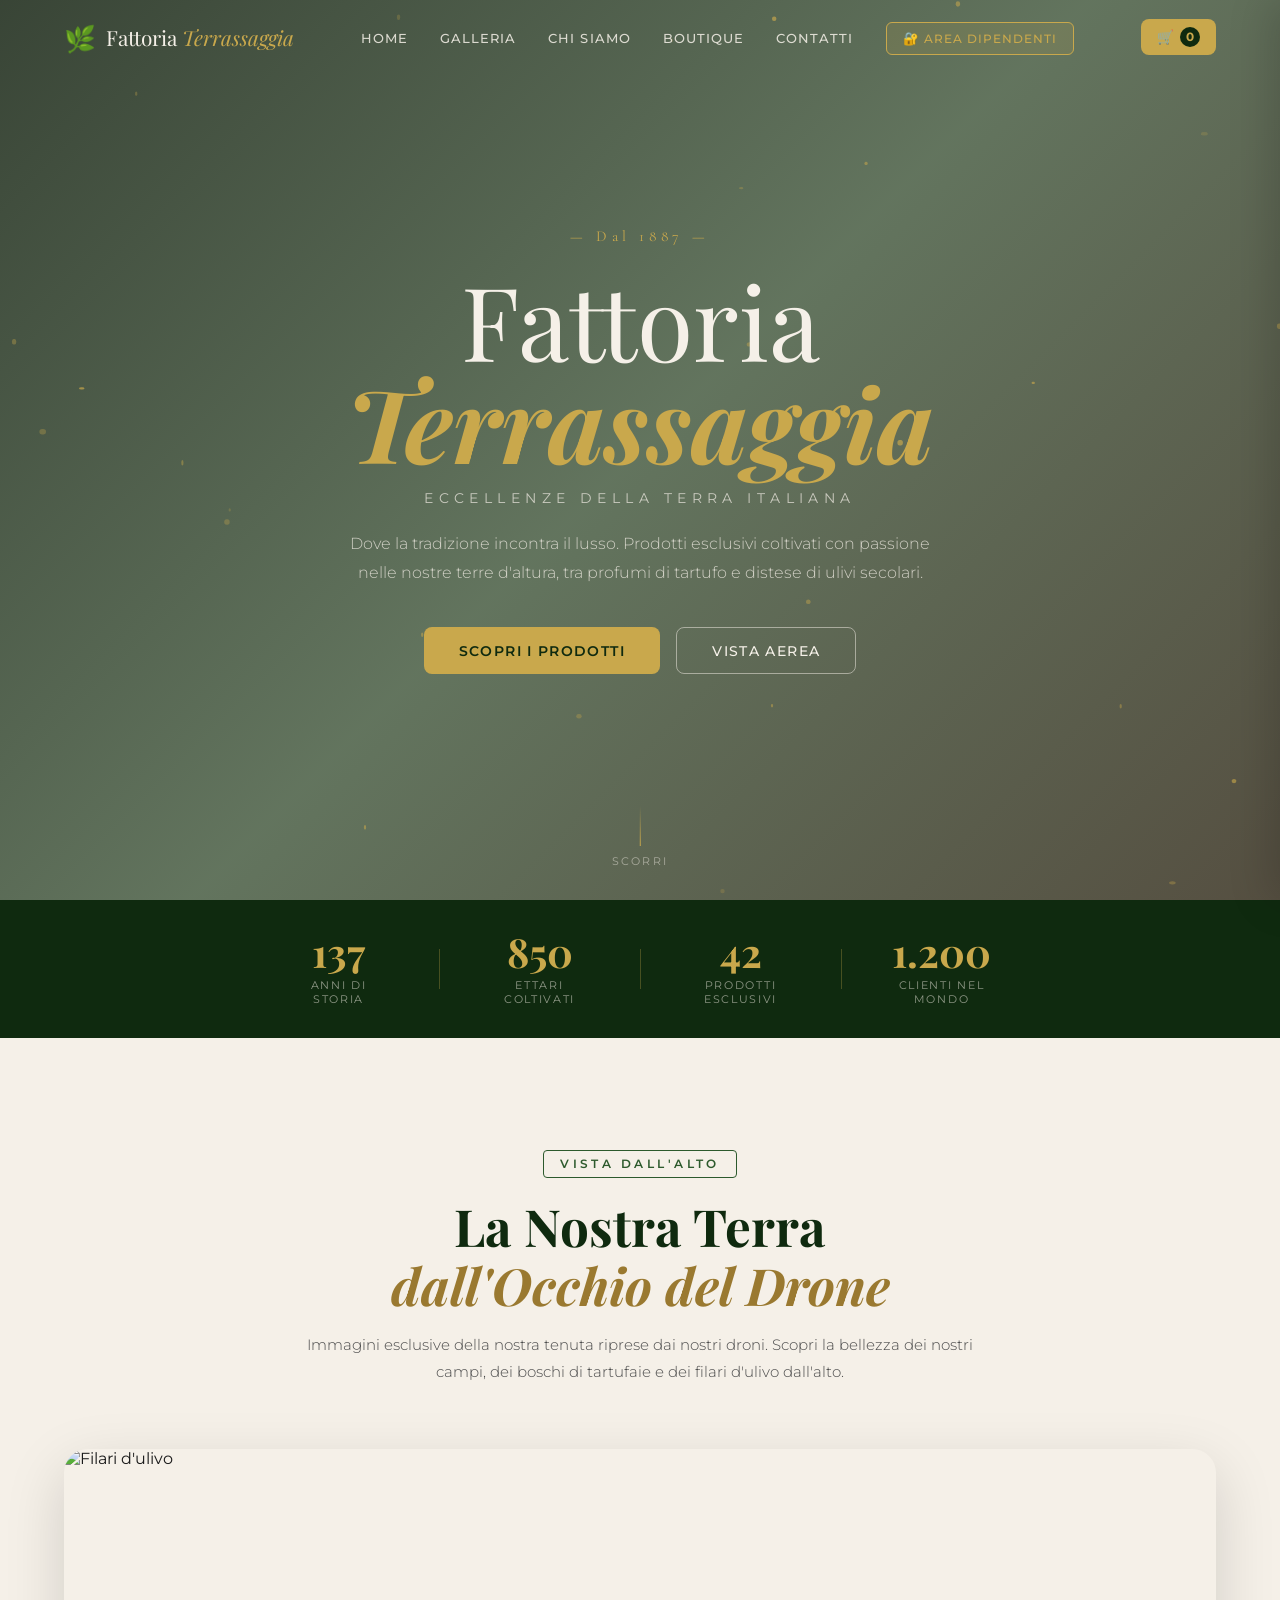
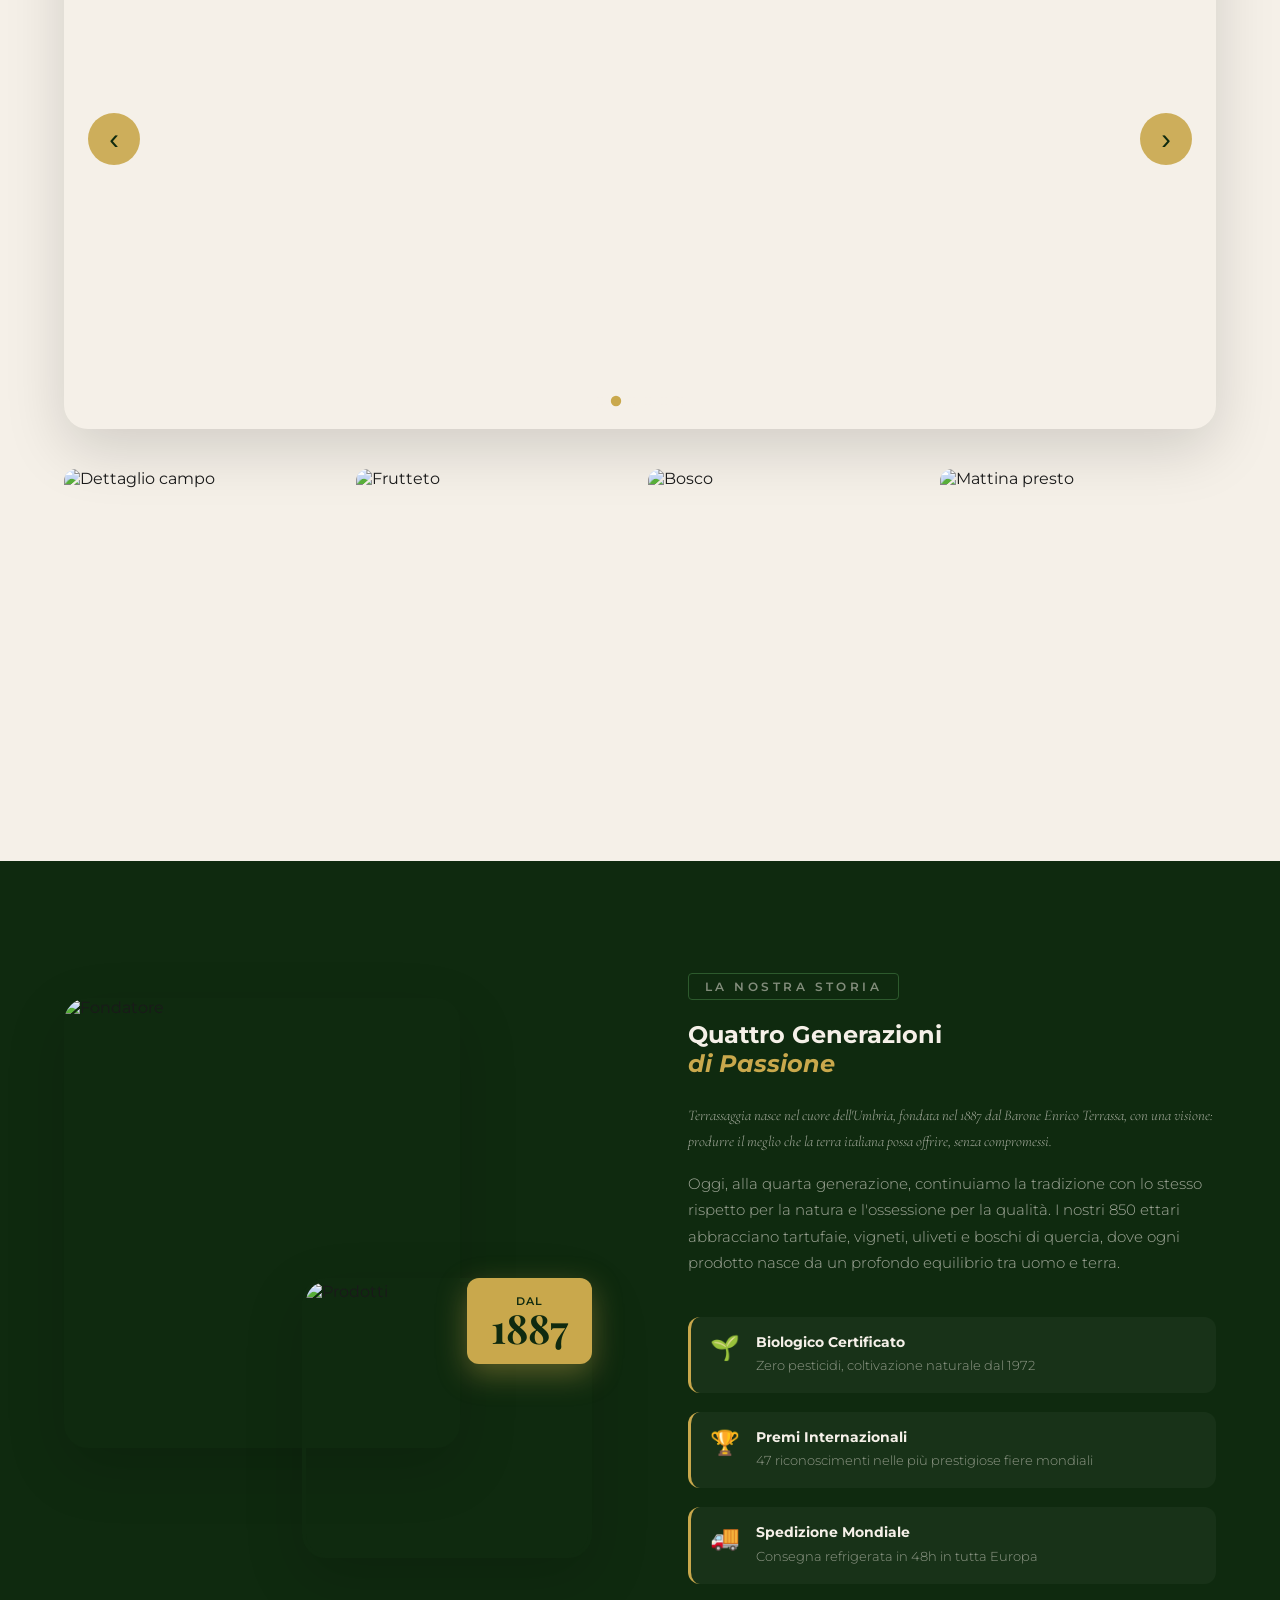
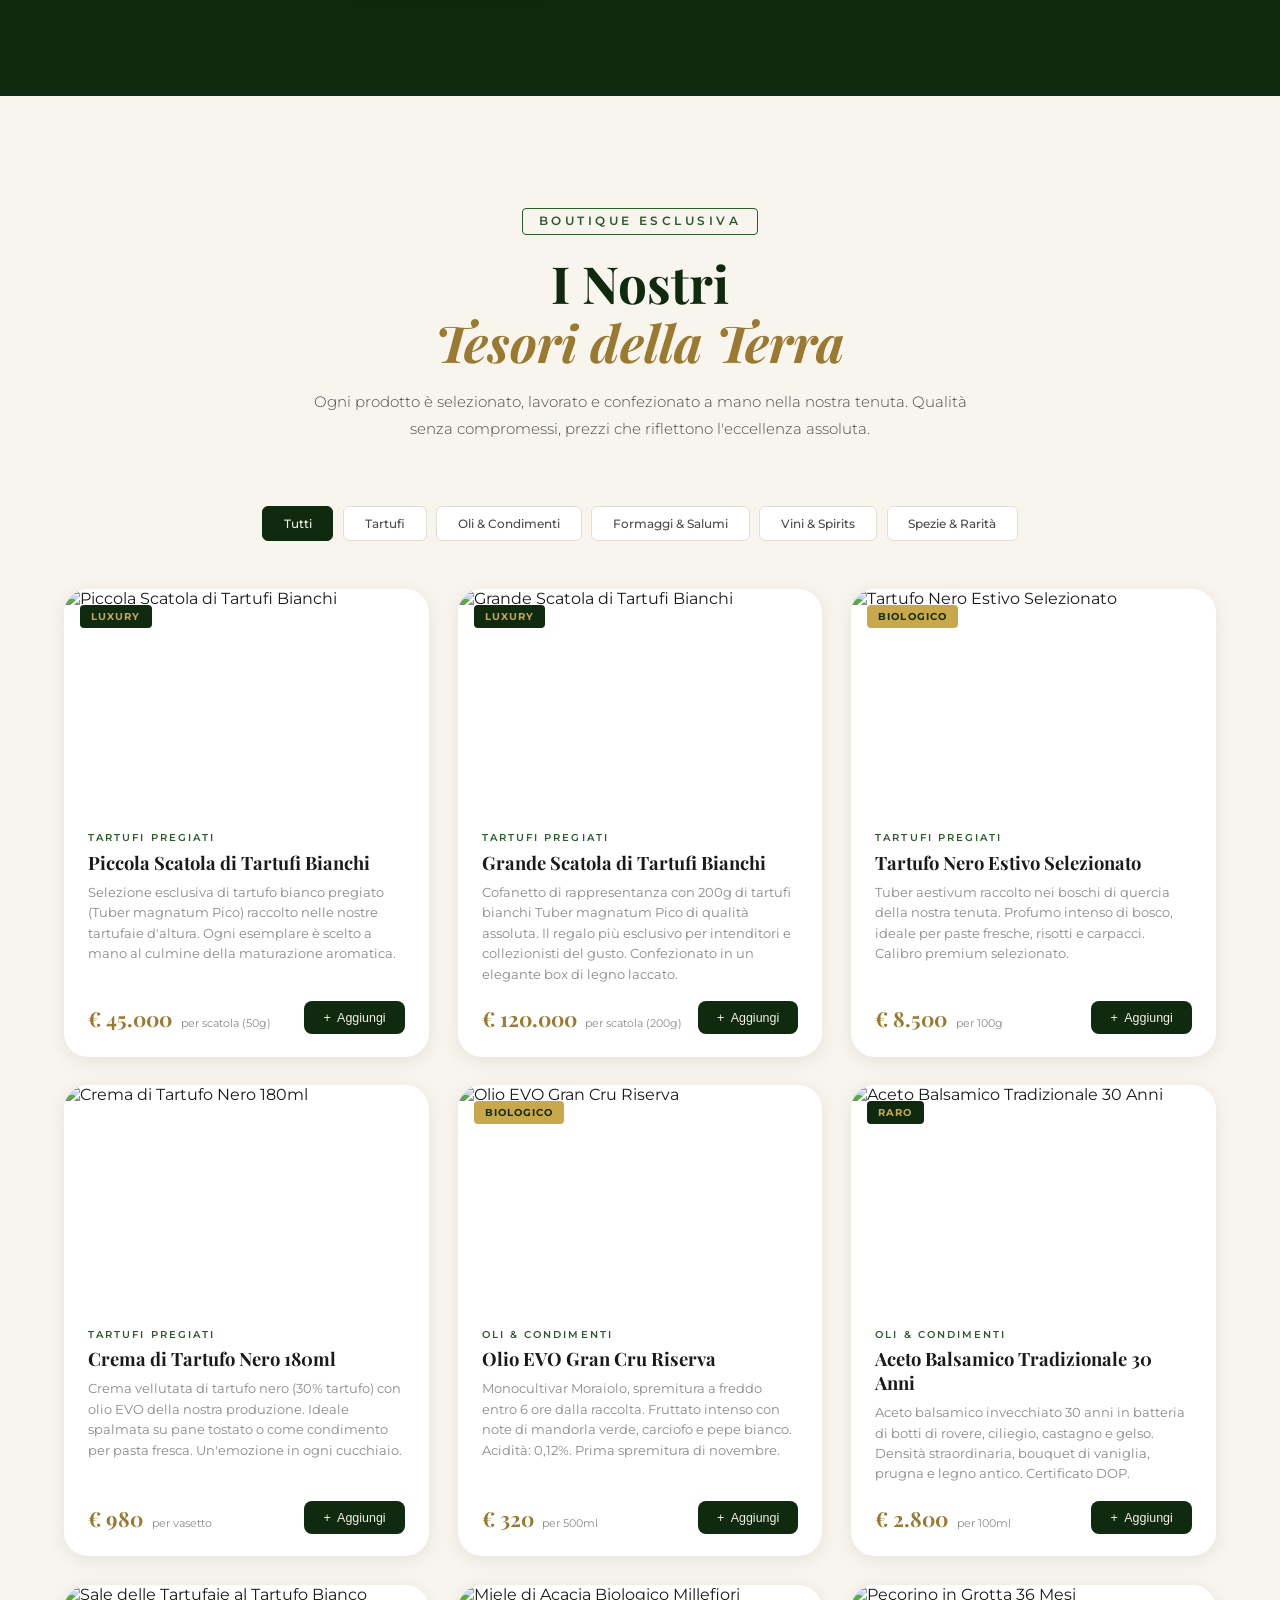
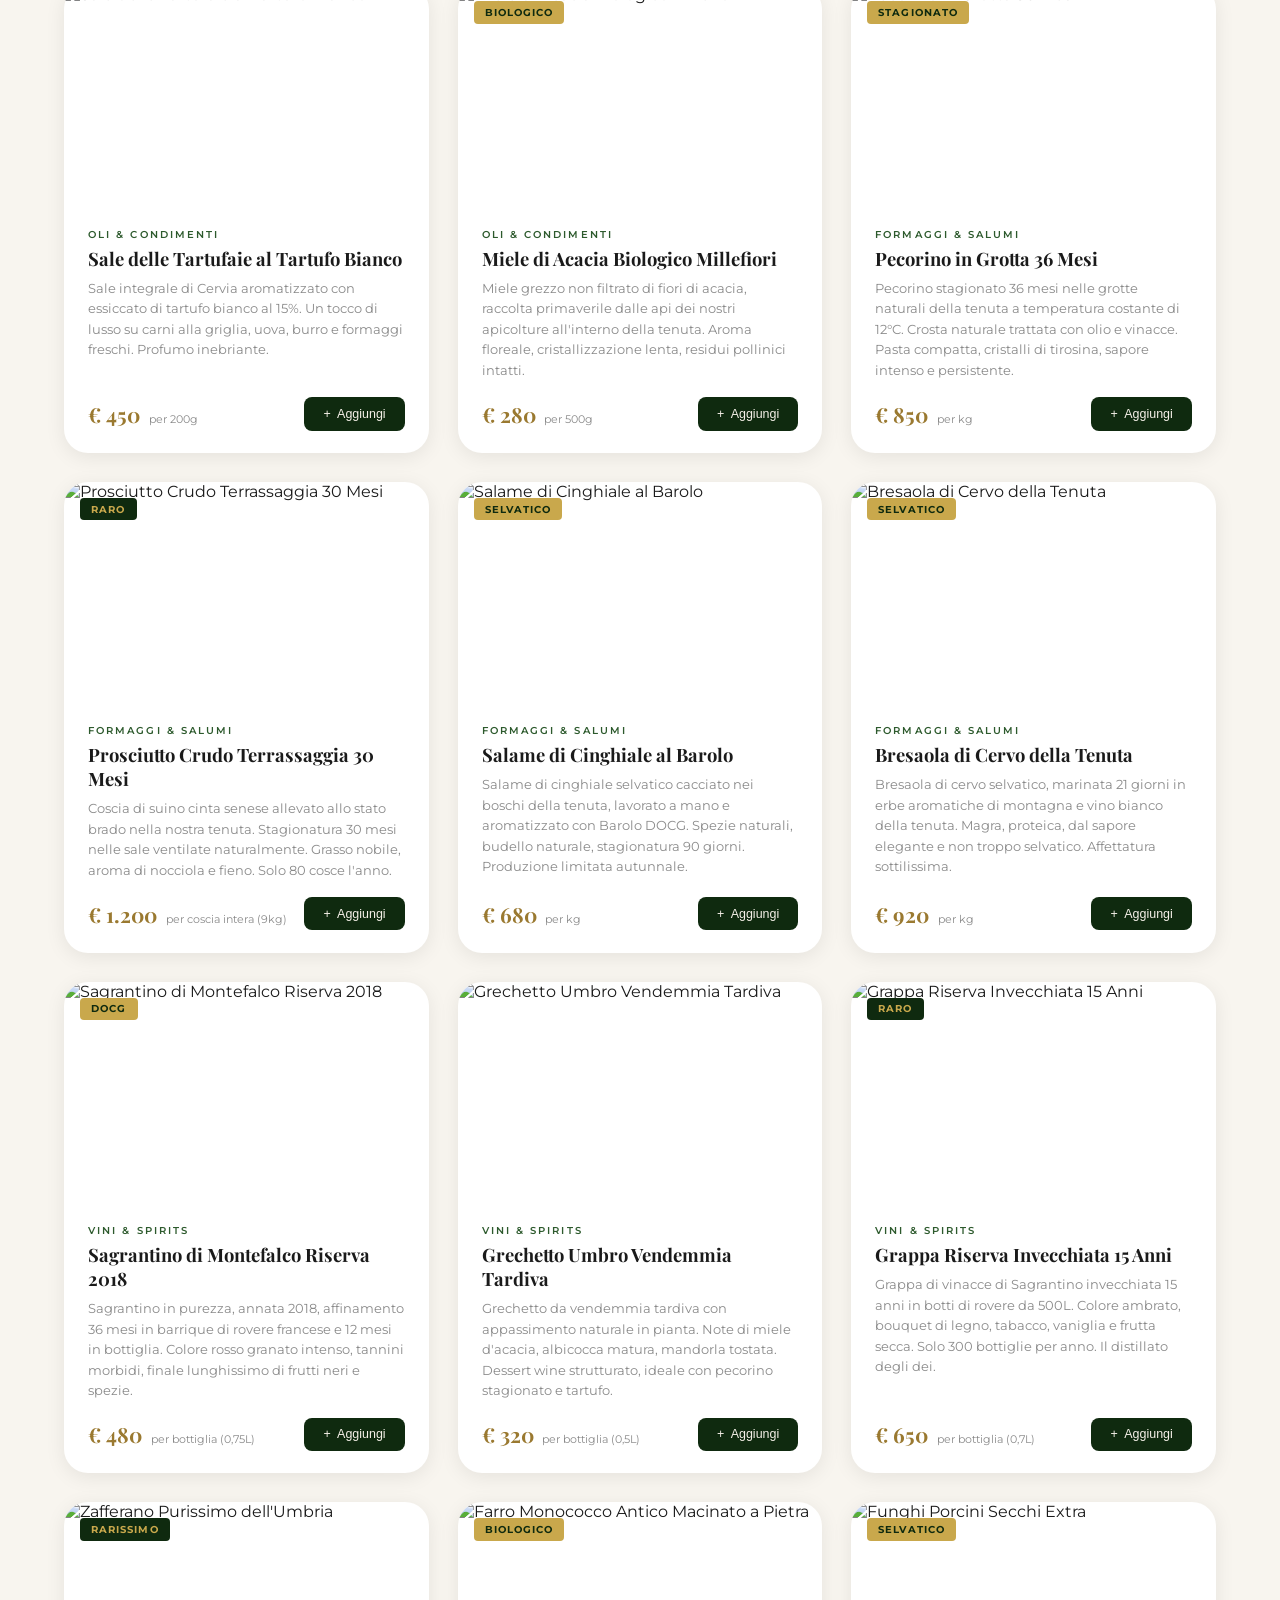
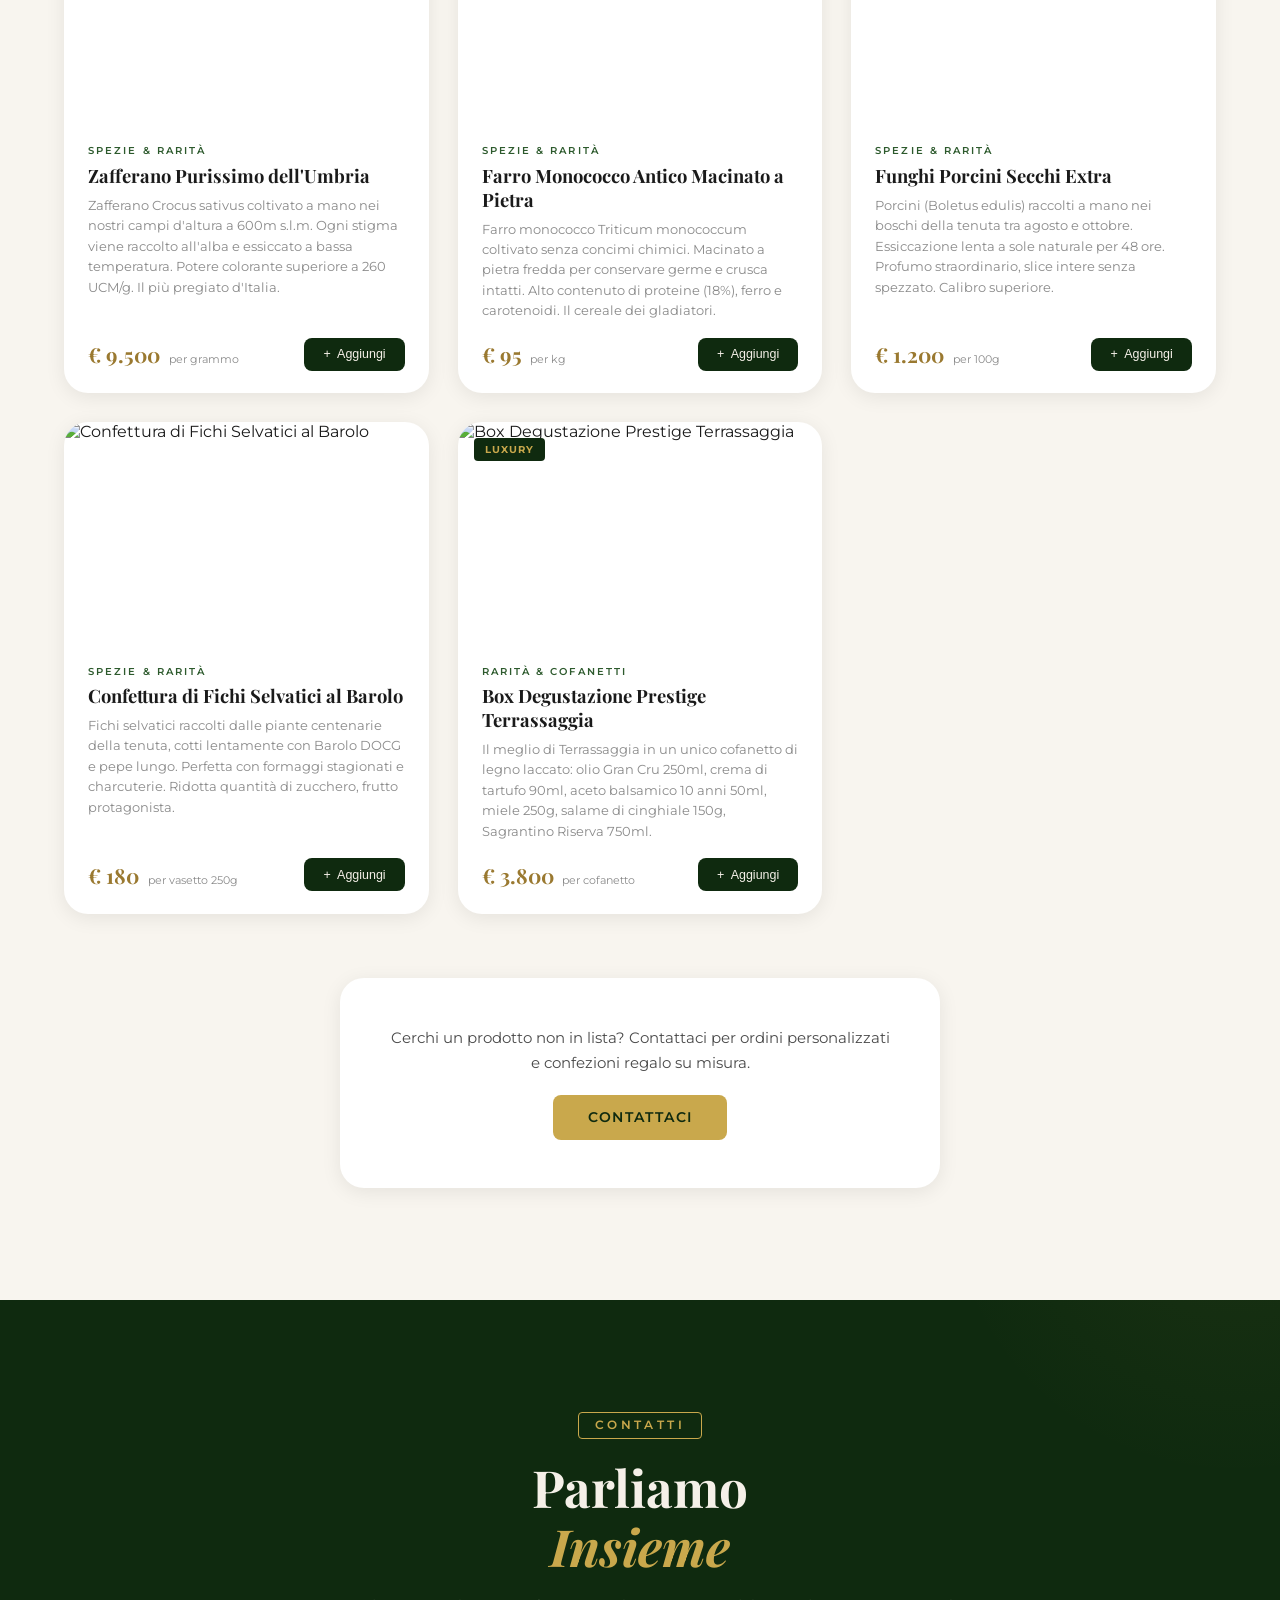
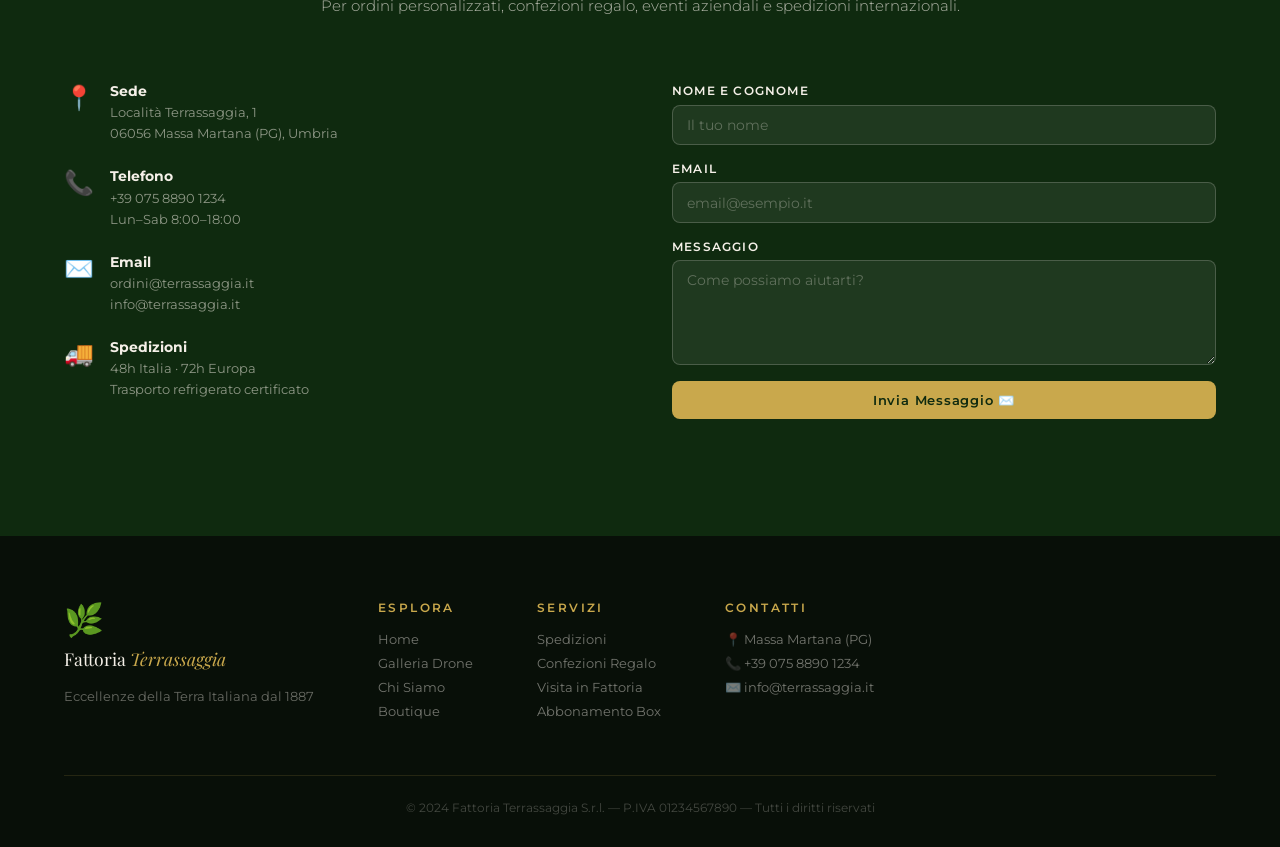
==== index.html @ a142e307 "Lancio sito Fattoria Terrassaggia Sito completo con galleria drone, boutique clienti con carrello e " ====
<!DOCTYPE html>
<html lang="it">
<head>
  <meta charset="UTF-8" />
  <meta name="viewport" content="width=device-width, initial-scale=1.0" />
  <title>Fattoria Terrassaggia — Eccellenze della Terra</title>
  <link rel="stylesheet" href="style.css" />
  <link href="https://fonts.googleapis.com/css2?family=Playfair+Display:ital,wght@0,400;0,700;0,900;1,400&family=Montserrat:wght@300;400;500;600&family=Cormorant+Garamond:ital,wght@0,300;0,600;1,300&display=swap" rel="stylesheet" />
</head>
<body>

<!-- ═══════════════════════════ NAVIGATION ═══════════════════════════ -->
<nav id="navbar">
  <div class="nav-logo">
    <span class="logo-icon">🌿</span>
    <span class="logo-text">Fattoria <em>Terrassaggia</em></span>
  </div>
  <ul class="nav-links">
    <li><a href="#hero" onclick="scrollTo('hero')">Home</a></li>
    <li><a href="#gallery" onclick="scrollTo('gallery')">Galleria</a></li>
    <li><a href="#about" onclick="scrollTo('about')">Chi Siamo</a></li>
    <li><a href="#shop" onclick="scrollTo('shop')">Boutique</a></li>
    <li><a href="#contact" onclick="scrollTo('contact')">Contatti</a></li>
    <li><a href="#" class="btn-employee" onclick="openEmployeeLogin(event)">🔐 Area Dipendenti</a></li>
  </ul>
  <div class="cart-btn" onclick="toggleCart()">
    <span class="cart-icon">🛒</span>
    <span class="cart-count" id="cartCount">0</span>
  </div>
</nav>

<!-- ═══════════════════════════ HERO ═══════════════════════════ -->
<section id="hero" class="hero">
  <div class="hero-bg">
    <div class="hero-overlay"></div>
    <div class="hero-particles" id="heroParticles"></div>
  </div>
  <div class="hero-content">
    <div class="hero-badge reveal-up">— Dal 1887 —</div>
    <h1 class="hero-title reveal-up">
      <span>Fattoria</span>
      <em>Terrassaggia</em>
    </h1>
    <p class="hero-subtitle reveal-up">Eccellenze della Terra Italiana</p>
    <p class="hero-desc reveal-up">Dove la tradizione incontra il lusso. Prodotti esclusivi coltivati con passione nelle nostre terre d'altura, tra profumi di tartufo e distese di ulivi secolari.</p>
    <div class="hero-btns reveal-up">
      <button class="btn-primary" onclick="document.getElementById('shop').scrollIntoView({behavior:'smooth'})">Scopri i Prodotti</button>
      <button class="btn-secondary" onclick="document.getElementById('gallery').scrollIntoView({behavior:'smooth'})">Vista Aerea</button>
    </div>
  </div>
  <div class="hero-scroll-indicator">
    <div class="scroll-line"></div>
    <span>Scorri</span>
  </div>
</section>

<!-- ═══════════════════════════ STATS BAR ═══════════════════════════ -->
<section class="stats-bar">
  <div class="stat-item">
    <span class="stat-num" data-target="137">0</span>
    <span class="stat-label">Anni di Storia</span>
  </div>
  <div class="stat-divider"></div>
  <div class="stat-item">
    <span class="stat-num" data-target="850">0</span>
    <span class="stat-label">Ettari Coltivati</span>
  </div>
  <div class="stat-divider"></div>
  <div class="stat-item">
    <span class="stat-num" data-target="42">0</span>
    <span class="stat-label">Prodotti Esclusivi</span>
  </div>
  <div class="stat-divider"></div>
  <div class="stat-item">
    <span class="stat-num" data-target="1200">0</span>
    <span class="stat-label">Clienti nel Mondo</span>
  </div>
</section>

<!-- ═══════════════════════════ DRONE GALLERY ═══════════════════════════ -->
<section id="gallery" class="gallery-section">
  <div class="section-header reveal-up">
    <span class="section-tag">Vista dall'Alto</span>
    <h2>La Nostra Terra<br/><em>dall'Occhio del Drone</em></h2>
    <p>Immagini esclusive della nostra tenuta riprese dai nostri droni. Scopri la bellezza dei nostri campi, dei boschi di tartufaie e dei filari d'ulivo dall'alto.</p>
  </div>

  <div class="gallery-slider-wrap">
    <div class="gallery-slider" id="gallerySlider">
      <div class="gallery-slide">
        <img src="https://images.unsplash.com/photo-1500382017468-9049fed747ef?w=1400&q=80" alt="Campi al tramonto" />
        <div class="slide-caption">
          <h3>I Campi al Tramonto</h3>
          <p>Distese infinite baciate dal sole del tardo pomeriggio</p>
        </div>
      </div>
      <div class="gallery-slide">
        <img src="https://images.unsplash.com/photo-1464226184884-fa280b87c399?w=1400&q=80" alt="Filari d'ulivo" />
        <div class="slide-caption">
          <h3>Gli Ulivi Secolari</h3>
          <p>Oltre 3.000 ulivi con radici che affondano nella storia</p>
        </div>
      </div>
      <div class="gallery-slide">
        <img src="https://images.unsplash.com/photo-1416879595882-3373a0480b5b?w=1400&q=80" alt="Vigneti" />
        <div class="slide-caption">
          <h3>I Vigneti della Riserva</h3>
          <p>Vitigni autoctoni ad altitudine controllata per vini d'eccellenza</p>
        </div>
      </div>
      <div class="gallery-slide">
        <img src="https://images.unsplash.com/photo-1500530855697-b586d89ba3ee?w=1400&q=80" alt="Bosco tartufaie" />
        <div class="slide-caption">
          <h3>Le Tartufaie Segrete</h3>
          <p>Boschi di quercia e nocciolo dove nasce il nostro oro nero</p>
        </div>
      </div>
      <div class="gallery-slide">
        <img src="https://images.unsplash.com/photo-1502082553048-f009c37129b9?w=1400&q=80" alt="Vista aerea tenuta" />
        <div class="slide-caption">
          <h3>La Tenuta Principale</h3>
          <p>Il cuore pulsante di Terrassaggia dall'alto dei cieli</p>
        </div>
      </div>
      <div class="gallery-slide">
        <img src="https://images.unsplash.com/photo-1471193945509-9ad0617afabf?w=1400&q=80" alt="Lavanda e fiori" />
        <div class="slide-caption">
          <h3>I Campi in Fiore</h3>
          <p>La primavera esplode di colori tra i nostri ettari</p>
        </div>
      </div>
    </div>

    <button class="slider-btn prev" onclick="slideGallery(-1)">&#8249;</button>
    <button class="slider-btn next" onclick="slideGallery(1)">&#8250;</button>

    <div class="slider-dots" id="sliderDots"></div>
  </div>

  <div class="gallery-grid reveal-up">
    <div class="grid-img grid-img-1">
      <img src="https://images.unsplash.com/photo-1560493676-04071c5f467b?w=800&q=80" alt="Dettaglio campo" />
      <div class="grid-overlay"><span>Grano Antico</span></div>
    </div>
    <div class="grid-img grid-img-2">
      <img src="https://images.unsplash.com/photo-1505471768190-275e2ad070b0?w=800&q=80" alt="Frutteto" />
      <div class="grid-overlay"><span>Il Frutteto</span></div>
    </div>
    <div class="grid-img grid-img-3">
      <img src="https://images.unsplash.com/photo-1448375240586-882707db888b?w=800&q=80" alt="Bosco" />
      <div class="grid-overlay"><span>Boschi di Quercia</span></div>
    </div>
    <div class="grid-img grid-img-4">
      <img src="https://images.unsplash.com/photo-1445116572660-236099ec97a0?w=800&q=80" alt="Mattina presto" />
      <div class="grid-overlay"><span>L'Alba sui Campi</span></div>
    </div>
  </div>
</section>

<!-- ═══════════════════════════ ABOUT ═══════════════════════════ -->
<section id="about" class="about-section">
  <div class="about-visual">
    <div class="about-img-wrap">
      <img src="https://images.unsplash.com/photo-1595273670150-bd0c3c392e46?w=800&q=80" alt="Fondatore" class="about-img-main reveal-left" />
      <img src="https://images.unsplash.com/photo-1533777857889-4be7c70b33f7?w=600&q=80" alt="Prodotti" class="about-img-secondary reveal-left" />
      <div class="about-badge-gold reveal-up">
        <span>Dal</span>
        <strong>1887</strong>
      </div>
    </div>
  </div>
  <div class="about-text reveal-right">
    <span class="section-tag">La Nostra Storia</span>
    <h2>Quattro Generazioni<br/><em>di Passione</em></h2>
    <p class="about-intro">Terrassaggia nasce nel cuore dell'Umbria, fondata nel 1887 dal Barone Enrico Terrassa, con una visione: produrre il meglio che la terra italiana possa offrire, senza compromessi.</p>
    <p>Oggi, alla quarta generazione, continuiamo la tradizione con lo stesso rispetto per la natura e l'ossessione per la qualità. I nostri 850 ettari abbracciano tartufaie, vigneti, uliveti e boschi di quercia, dove ogni prodotto nasce da un profondo equilibrio tra uomo e terra.</p>
    <div class="about-features">
      <div class="feature-item">
        <span class="feat-icon">🌱</span>
        <div>
          <strong>Biologico Certificato</strong>
          <p>Zero pesticidi, coltivazione naturale dal 1972</p>
        </div>
      </div>
      <div class="feature-item">
        <span class="feat-icon">🏆</span>
        <div>
          <strong>Premi Internazionali</strong>
          <p>47 riconoscimenti nelle più prestigiose fiere mondiali</p>
        </div>
      </div>
      <div class="feature-item">
        <span class="feat-icon">🚚</span>
        <div>
          <strong>Spedizione Mondiale</strong>
          <p>Consegna refrigerata in 48h in tutta Europa</p>
        </div>
      </div>
    </div>
  </div>
</section>

<!-- ═══════════════════════════ SHOP ═══════════════════════════ -->
<section id="shop" class="shop-section">
  <div class="section-header reveal-up">
    <span class="section-tag">Boutique Esclusiva</span>
    <h2>I Nostri<br/><em>Tesori della Terra</em></h2>
    <p>Ogni prodotto è selezionato, lavorato e confezionato a mano nella nostra tenuta. Qualità senza compromessi, prezzi che riflettono l'eccellenza assoluta.</p>
  </div>

  <div class="shop-filters reveal-up">
    <button class="filter-btn active" data-filter="all">Tutti</button>
    <button class="filter-btn" data-filter="tartufi">Tartufi</button>
    <button class="filter-btn" data-filter="oli">Oli & Condimenti</button>
    <button class="filter-btn" data-filter="formaggi">Formaggi & Salumi</button>
    <button class="filter-btn" data-filter="vini">Vini & Spirits</button>
    <button class="filter-btn" data-filter="spezie">Spezie & Rarità</button>
  </div>

  <div class="products-grid" id="productsGrid"></div>

  <div class="shop-cta reveal-up">
    <p>Cerchi un prodotto non in lista? Contattaci per ordini personalizzati e confezioni regalo su misura.</p>
    <button class="btn-primary" onclick="document.getElementById('contact').scrollIntoView({behavior:'smooth'})">Contattaci</button>
  </div>
</section>

<!-- ═══════════════════════════ CART SIDEBAR ═══════════════════════════ -->
<div class="cart-overlay" id="cartOverlay" onclick="toggleCart()"></div>
<div class="cart-sidebar" id="cartSidebar">
  <div class="cart-header">
    <h3>🛒 Il Tuo Ordine</h3>
    <button onclick="toggleCart()">✕</button>
  </div>
  <div class="cart-items" id="cartItems">
    <div class="cart-empty">
      <span>🌿</span>
      <p>Il tuo carrello è vuoto</p>
      <small>Aggiungi i nostri prodotti esclusivi</small>
    </div>
  </div>
  <div class="cart-footer" id="cartFooter" style="display:none">
    <div class="cart-total-row">
      <span>Subtotale:</span>
      <span id="cartSubtotal">€ 0</span>
    </div>
    <div class="cart-total-row">
      <span>IVA (22%):</span>
      <span id="cartIva">€ 0</span>
    </div>
    <div class="cart-total-row total-final">
      <span>Totale:</span>
      <span id="cartTotal">€ 0</span>
    </div>
    <button class="btn-primary full-width" onclick="openCheckout()">Procedi all'Ordine</button>
    <button class="btn-outline full-width" onclick="clearCart()">Svuota Carrello</button>
  </div>
</div>

<!-- ═══════════════════════════ CHECKOUT MODAL ═══════════════════════════ -->
<div class="modal-overlay" id="checkoutOverlay" onclick="closeModal('checkoutOverlay')">
  <div class="modal checkout-modal" onclick="event.stopPropagation()">
    <button class="modal-close" onclick="closeModal('checkoutOverlay')">✕</button>
    <div class="modal-header">
      <h2>🌿 Completa il Tuo Ordine</h2>
      <p>Inserisci i tuoi dati per finalizzare l'acquisto</p>
    </div>
    <form id="checkoutForm" onsubmit="submitOrder(event)">
      <div class="form-grid">
        <div class="form-group">
          <label>Nome *</label>
          <input type="text" id="orderNome" required placeholder="Il tuo nome" />
        </div>
        <div class="form-group">
          <label>Cognome *</label>
          <input type="text" id="orderCognome" required placeholder="Il tuo cognome" />
        </div>
        <div class="form-group full">
          <label>Email *</label>
          <input type="email" id="orderEmail" required placeholder="email@esempio.it" />
        </div>
        <div class="form-group">
          <label>Telefono *</label>
          <input type="tel" id="orderTel" required placeholder="+39 000 0000000" />
        </div>
        <div class="form-group">
          <label>Azienda</label>
          <input type="text" id="orderAzienda" placeholder="Nome azienda (opzionale)" />
        </div>
        <div class="form-group full">
          <label>Indirizzo di Spedizione *</label>
          <input type="text" id="orderIndirizzo" required placeholder="Via, numero civico" />
        </div>
        <div class="form-group">
          <label>Città *</label>
          <input type="text" id="orderCitta" required placeholder="Città" />
        </div>
        <div class="form-group">
          <label>CAP *</label>
          <input type="text" id="orderCap" required placeholder="00000" />
        </div>
        <div class="form-group full">
          <label>Note speciali</label>
          <textarea id="orderNote" rows="3" placeholder="Istruzioni particolari, richieste di confezionamento regalo..."></textarea>
        </div>
      </div>
      <div class="checkout-summary" id="checkoutSummary"></div>
      <button type="submit" class="btn-primary full-width">✅ Conferma Ordine</button>
    </form>
  </div>
</div>

<!-- ═══════════════════════════ ORDER SUCCESS ═══════════════════════════ -->
<div class="modal-overlay" id="successOverlay" onclick="closeModal('successOverlay')">
  <div class="modal success-modal" onclick="event.stopPropagation()">
    <div class="success-animation">
      <div class="success-circle">✓</div>
    </div>
    <h2>Ordine Ricevuto!</h2>
    <p>Grazie per aver scelto Fattoria Terrassaggia. Riceverai una conferma via email entro pochi minuti.</p>
    <p class="order-id" id="successOrderId"></p>
    <button class="btn-primary" onclick="closeModal('successOverlay')">Continua lo Shopping</button>
  </div>
</div>

<!-- ═══════════════════════════ CONTACT ═══════════════════════════ -->
<section id="contact" class="contact-section">
  <div class="contact-inner">
    <div class="section-header reveal-up" style="color:var(--cream)">
      <span class="section-tag" style="border-color:var(--gold);color:var(--gold)">Contatti</span>
      <h2 style="color:var(--cream)">Parliamo<br/><em style="color:var(--gold)">Insieme</em></h2>
      <p style="color:rgba(245,240,232,0.7)">Per ordini personalizzati, confezioni regalo, eventi aziendali e spedizioni internazionali.</p>
    </div>
    <div class="contact-grid">
      <div class="contact-info reveal-left">
        <div class="info-card">
          <span class="info-icon">📍</span>
          <div>
            <strong>Sede</strong>
            <p>Località Terrassaggia, 1<br/>06056 Massa Martana (PG), Umbria</p>
          </div>
        </div>
        <div class="info-card">
          <span class="info-icon">📞</span>
          <div>
            <strong>Telefono</strong>
            <p>+39 075 8890 1234<br/>Lun–Sab 8:00–18:00</p>
          </div>
        </div>
        <div class="info-card">
          <span class="info-icon">✉️</span>
          <div>
            <strong>Email</strong>
            <p>ordini@terrassaggia.it<br/>info@terrassaggia.it</p>
          </div>
        </div>
        <div class="info-card">
          <span class="info-icon">🚚</span>
          <div>
            <strong>Spedizioni</strong>
            <p>48h Italia · 72h Europa<br/>Trasporto refrigerato certificato</p>
          </div>
        </div>
      </div>
      <div class="contact-form reveal-right">
        <form onsubmit="sendContact(event)">
          <div class="form-group">
            <label style="color:var(--cream)">Nome e Cognome</label>
            <input type="text" class="dark-input" placeholder="Il tuo nome" required />
          </div>
          <div class="form-group">
            <label style="color:var(--cream)">Email</label>
            <input type="email" class="dark-input" placeholder="email@esempio.it" required />
          </div>
          <div class="form-group">
            <label style="color:var(--cream)">Messaggio</label>
            <textarea class="dark-input" rows="5" placeholder="Come possiamo aiutarti?" required></textarea>
          </div>
          <button type="submit" class="btn-gold full-width">Invia Messaggio ✉️</button>
        </form>
      </div>
    </div>
  </div>
</section>

<!-- ═══════════════════════════ FOOTER ═══════════════════════════ -->
<footer class="footer">
  <div class="footer-top">
    <div class="footer-brand">
      <span class="logo-icon">🌿</span>
      <span class="logo-text">Fattoria <em>Terrassaggia</em></span>
      <p>Eccellenze della Terra Italiana dal 1887</p>
    </div>
    <div class="footer-links">
      <div class="footer-col">
        <h4>Esplora</h4>
        <ul>
          <li><a href="#hero">Home</a></li>
          <li><a href="#gallery">Galleria Drone</a></li>
          <li><a href="#about">Chi Siamo</a></li>
          <li><a href="#shop">Boutique</a></li>
        </ul>
      </div>
      <div class="footer-col">
        <h4>Servizi</h4>
        <ul>
          <li><a href="#">Spedizioni</a></li>
          <li><a href="#">Confezioni Regalo</a></li>
          <li><a href="#">Visita in Fattoria</a></li>
          <li><a href="#">Abbonamento Box</a></li>
        </ul>
      </div>
      <div class="footer-col">
        <h4>Contatti</h4>
        <ul>
          <li>📍 Massa Martana (PG)</li>
          <li>📞 +39 075 8890 1234</li>
          <li>✉️ info@terrassaggia.it</li>
        </ul>
      </div>
    </div>
  </div>
  <div class="footer-bottom">
    <p>© 2024 Fattoria Terrassaggia S.r.l. — P.IVA 01234567890 — Tutti i diritti riservati</p>
  </div>
</footer>

<!-- ═══════════════════════════ EMPLOYEE LOGIN MODAL ═══════════════════════════ -->
<div class="modal-overlay" id="employeeLoginOverlay" onclick="closeModal('employeeLoginOverlay')">
  <div class="modal employee-login-modal" onclick="event.stopPropagation()">
    <button class="modal-close" onclick="closeModal('employeeLoginOverlay')">✕</button>
    <div class="modal-header">
      <span style="font-size:3rem">🔐</span>
      <h2>Area Dipendenti</h2>
      <p>Accesso riservato al personale di Fattoria Terrassaggia</p>
    </div>
    <div class="form-group" style="margin-top:1.5rem">
      <label>Password</label>
      <input type="password" id="employeePassword" placeholder="Inserisci la password..." onkeydown="if(event.key==='Enter')checkEmployeeLogin()" />
    </div>
    <div class="login-error" id="loginError" style="display:none">❌ Password errata</div>
    <button class="btn-primary full-width" style="margin-top:1rem" onclick="checkEmployeeLogin()">Accedi</button>
  </div>
</div>

<!-- ═══════════════════════════ EMPLOYEE DASHBOARD ═══════════════════════════ -->
<div class="employee-overlay" id="employeeDashboard" style="display:none">
  <div class="employee-panel">
    <div class="employee-header">
      <div class="emp-title">
        <span>🌿</span>
        <div>
          <h2>Dashboard Dipendenti</h2>
          <small>Fattoria Terrassaggia — Sistema Gestione Ordini</small>
        </div>
      </div>
      <div class="emp-actions">
        <button class="btn-gold" onclick="printOrders()">🖨️ Stampa Comanda</button>
        <button class="btn-outline-light" onclick="closeEmployeeDashboard()">✕ Chiudi</button>
      </div>
    </div>

    <div class="emp-tabs">
      <button class="emp-tab active" onclick="switchTab('orders', this)">📋 Ordini Ricevuti</button>
      <button class="emp-tab" onclick="switchTab('calculator', this)">🧮 Cassa dal Vivo</button>
      <button class="emp-tab" onclick="switchTab('comanda', this)">📄 Comanda</button>
    </div>

    <!-- ORDINI TAB -->
    <div class="emp-content active" id="tab-orders">
      <div class="emp-stats-row">
        <div class="emp-stat-card">
          <span class="emp-stat-icon">📦</span>
          <div>
            <strong id="statTotOrdini">0</strong>
            <small>Ordini Totali</small>
          </div>
        </div>
        <div class="emp-stat-card">
          <span class="emp-stat-icon">💰</span>
          <div>
            <strong id="statFatturato">€ 0</strong>
            <small>Fatturato Totale</small>
          </div>
        </div>
        <div class="emp-stat-card">
          <span class="emp-stat-icon">⏳</span>
          <div>
            <strong id="statInAttesa">0</strong>
            <small>In Attesa</small>
          </div>
        </div>
        <div class="emp-stat-card">
          <span class="emp-stat-icon">✅</span>
          <div>
            <strong id="statCompletati">0</strong>
            <small>Completati</small>
          </div>
        </div>
      </div>
      <div class="orders-list" id="ordersList">
        <div class="no-orders">
          <span>📋</span>
          <p>Nessun ordine ancora ricevuto</p>
          <small>Gli ordini dei clienti appariranno qui</small>
        </div>
      </div>
    </div>

    <!-- CALCOLATRICE TAB -->
    <div class="emp-content" id="tab-calculator">
      <div class="calculator-layout">
        <div class="calc-left">
          <h3>🧮 Cassa dal Vivo</h3>
          <p style="color:#888;margin-bottom:1.5rem">Aggiungi prodotti venduti fisicamente in fattoria</p>
          <div class="calc-search-wrap">
            <input type="text" id="calcSearch" placeholder="🔍 Cerca prodotto..." oninput="filterCalcProducts()" class="calc-search" />
          </div>
          <div class="calc-products-list" id="calcProductsList"></div>
        </div>
        <div class="calc-right">
          <h3>📄 Scontrino</h3>
          <div class="receipt" id="receipt">
            <div class="receipt-header">
              <strong>🌿 FATTORIA TERRASSAGGIA</strong>
              <small>Vendita dal Vivo</small>
              <small id="receiptDate"></small>
            </div>
            <div class="receipt-items" id="receiptItems">
              <p style="text-align:center;color:#aaa;padding:1rem">Aggiungi prodotti dalla lista</p>
            </div>
            <div class="receipt-footer" id="receiptFooter" style="display:none">
              <div class="receipt-line"><span>Subtotale</span><span id="recSubtotal">€ 0</span></div>
              <div class="receipt-line"><span>IVA (22%)</span><span id="recIva">€ 0</span></div>
              <div class="receipt-line receipt-total"><span>TOTALE</span><span id="recTotal">€ 0</span></div>
            </div>
          </div>
          <div class="calc-btns">
            <button class="btn-primary" onclick="printReceipt()">🖨️ Stampa</button>
            <button class="btn-outline" onclick="clearReceipt()">🗑️ Azzera</button>
          </div>
        </div>
      </div>
    </div>

    <!-- COMANDA TAB -->
    <div class="emp-content" id="tab-comanda">
      <div class="comanda-header">
        <h3>📄 Comanda — Listino Completo Prodotti</h3>
        <button class="btn-gold" onclick="printComanda()">🖨️ Stampa Listino</button>
      </div>
      <div class="comanda-table-wrap">
        <table class="comanda-table" id="comandaTable">
          <thead>
            <tr>
              <th>#</th>
              <th>Prodotto</th>
              <th>Categoria</th>
              <th>Unità</th>
              <th>Prezzo</th>
              <th>Disponibilità</th>
            </tr>
          </thead>
          <tbody id="comandaBody"></tbody>
        </table>
      </div>
    </div>
  </div>
</div>

<!-- Product detail modal -->
<div class="modal-overlay" id="productDetailOverlay" onclick="closeModal('productDetailOverlay')">
  <div class="modal product-detail-modal" onclick="event.stopPropagation()">
    <button class="modal-close" onclick="closeModal('productDetailOverlay')">✕</button>
    <div id="productDetailContent"></div>
  </div>
</div>

<!-- Toast notifications -->
<div class="toast-container" id="toastContainer"></div>

<script src="app.js"></script>
</body>
</html>
---- style.css ----
/* ═══════════════════════════════════════════════════
   FATTORIA TERRASSAGGIA — Master Stylesheet
   ═══════════════════════════════════════════════════ */

:root {
  --green-dark: #0f2a0f;
  --green:      #1a3a1a;
  --green-mid:  #2d5a2d;
  --green-light:#4a8a4a;
  --gold:       #c9a84c;
  --gold-light: #e8c96a;
  --gold-dark:  #9a7930;
  --cream:      #f5f0e8;
  --cream-dark: #e8dfc8;
  --brown:      #3d2b1a;
  --brown-light:#6b4c30;
  --white:      #ffffff;
  --text-dark:  #1a1a1a;
  --text-mid:   #4a4a4a;
  --text-light: #8a8a8a;
  --shadow:     0 20px 60px rgba(0,0,0,0.15);
  --shadow-sm:  0 4px 20px rgba(0,0,0,0.08);
  --radius:     12px;
  --radius-lg:  24px;
  --transition: 0.4s cubic-bezier(0.25, 0.46, 0.45, 0.94);
}

*, *::before, *::after { margin: 0; padding: 0; box-sizing: border-box; }

html { scroll-behavior: smooth; font-size: 16px; }

body {
  font-family: 'Montserrat', sans-serif;
  background: var(--cream);
  color: var(--text-dark);
  overflow-x: hidden;
}

img { display: block; max-width: 100%; }

a { color: inherit; text-decoration: none; }

/* ─── SCROLLBAR ─── */
::-webkit-scrollbar { width: 6px; }
::-webkit-scrollbar-track { background: var(--green-dark); }
::-webkit-scrollbar-thumb { background: var(--gold); border-radius: 3px; }

/* ═══════════════════════════
   NAVIGATION
═══════════════════════════ */
#navbar {
  position: fixed;
  top: 0; left: 0; right: 0;
  z-index: 1000;
  display: flex;
  align-items: center;
  justify-content: space-between;
  padding: 1.2rem 4rem;
  transition: var(--transition);
  background: transparent;
}

#navbar.scrolled {
  background: rgba(15, 42, 15, 0.97);
  backdrop-filter: blur(12px);
  padding: 0.8rem 4rem;
  box-shadow: 0 4px 30px rgba(0,0,0,0.3);
}

.nav-logo {
  display: flex;
  align-items: center;
  gap: 0.6rem;
  font-family: 'Playfair Display', serif;
  font-size: 1.3rem;
  color: var(--cream);
  white-space: nowrap;
}
.nav-logo .logo-icon { font-size: 1.6rem; }
.nav-logo em { color: var(--gold); font-style: italic; }

.nav-links {
  display: flex;
  list-style: none;
  gap: 2rem;
  align-items: center;
}

.nav-links a {
  color: rgba(245,240,232,0.85);
  font-size: 0.82rem;
  font-weight: 500;
  letter-spacing: 0.08em;
  text-transform: uppercase;
  transition: color 0.3s;
  position: relative;
}
.nav-links a::after {
  content: '';
  position: absolute;
  bottom: -4px; left: 0;
  width: 0; height: 1px;
  background: var(--gold);
  transition: width 0.3s;
}
.nav-links a:hover { color: var(--gold); }
.nav-links a:hover::after { width: 100%; }

.btn-employee {
  background: rgba(201,168,76,0.15) !important;
  border: 1px solid var(--gold) !important;
  color: var(--gold) !important;
  padding: 0.5rem 1rem !important;
  border-radius: 6px;
  font-size: 0.78rem !important;
  transition: all 0.3s !important;
}
.btn-employee:hover {
  background: var(--gold) !important;
  color: var(--green-dark) !important;
}

.cart-btn {
  display: flex;
  align-items: center;
  gap: 0.4rem;
  background: var(--gold);
  color: var(--green-dark);
  padding: 0.5rem 1rem;
  border-radius: 8px;
  cursor: pointer;
  font-weight: 600;
  font-size: 0.85rem;
  transition: all 0.3s;
  white-space: nowrap;
}
.cart-btn:hover { background: var(--gold-light); transform: translateY(-1px); }
.cart-count {
  background: var(--green-dark);
  color: var(--gold);
  border-radius: 50%;
  width: 20px; height: 20px;
  display: flex; align-items: center; justify-content: center;
  font-size: 0.72rem; font-weight: 700;
  min-width: 20px;
}

/* ═══════════════════════════
   HERO
═══════════════════════════ */
.hero {
  position: relative;
  height: 100vh;
  min-height: 700px;
  display: flex;
  align-items: center;
  justify-content: center;
  overflow: hidden;
}

.hero-bg {
  position: absolute;
  inset: 0;
  background:
    url('https://images.unsplash.com/photo-1500382017468-9049fed747ef?w=1920&q=80') center/cover no-repeat;
  transform: scale(1.1);
  animation: heroZoom 20s ease-in-out infinite alternate;
}

@keyframes heroZoom {
  from { transform: scale(1.1); }
  to   { transform: scale(1.18); }
}

.hero-overlay {
  position: absolute;
  inset: 0;
  background: linear-gradient(
    135deg,
    rgba(10, 25, 10, 0.82) 0%,
    rgba(20, 50, 20, 0.65) 50%,
    rgba(30, 20, 5, 0.75) 100%
  );
}

.hero-particles {
  position: absolute;
  inset: 0;
  pointer-events: none;
}

.particle {
  position: absolute;
  width: 4px; height: 4px;
  background: var(--gold);
  border-radius: 50%;
  opacity: 0;
  animation: float-particle var(--dur, 8s) var(--delay, 0s) infinite ease-in-out;
}

@keyframes float-particle {
  0%   { opacity: 0; transform: translateY(100px) translateX(0); }
  20%  { opacity: 0.6; }
  80%  { opacity: 0.4; }
  100% { opacity: 0; transform: translateY(-200px) translateX(calc(var(--drift, 0) * 1px)); }
}

.hero-content {
  position: relative;
  z-index: 2;
  text-align: center;
  padding: 2rem;
  max-width: 800px;
}

.hero-badge {
  display: inline-block;
  font-family: 'Cormorant Garamond', serif;
  font-size: 0.95rem;
  letter-spacing: 0.3em;
  color: var(--gold);
  margin-bottom: 1.5rem;
  opacity: 0;
  animation: fadeSlideUp 0.8s 0.3s forwards;
}

.hero-title {
  font-family: 'Playfair Display', serif;
  font-size: clamp(3.5rem, 8vw, 7rem);
  line-height: 1;
  color: var(--cream);
  margin-bottom: 1rem;
  opacity: 0;
  animation: fadeSlideUp 0.8s 0.5s forwards;
}
.hero-title span { display: block; font-weight: 400; }
.hero-title em {
  display: block;
  color: var(--gold);
  font-style: italic;
  font-weight: 700;
}

.hero-subtitle {
  font-size: 0.85rem;
  letter-spacing: 0.4em;
  text-transform: uppercase;
  color: rgba(245,240,232,0.7);
  margin-bottom: 1.5rem;
  opacity: 0;
  animation: fadeSlideUp 0.8s 0.7s forwards;
}

.hero-desc {
  font-size: 1rem;
  color: rgba(245,240,232,0.75);
  line-height: 1.8;
  max-width: 580px;
  margin: 0 auto 2.5rem;
  font-weight: 300;
  opacity: 0;
  animation: fadeSlideUp 0.8s 0.9s forwards;
}

.hero-btns {
  display: flex;
  gap: 1rem;
  justify-content: center;
  flex-wrap: wrap;
  opacity: 0;
  animation: fadeSlideUp 0.8s 1.1s forwards;
}

@keyframes fadeSlideUp {
  from { opacity: 0; transform: translateY(30px); }
  to   { opacity: 1; transform: translateY(0); }
}

.hero-scroll-indicator {
  position: absolute;
  bottom: 2rem;
  left: 50%;
  transform: translateX(-50%);
  display: flex;
  flex-direction: column;
  align-items: center;
  gap: 0.5rem;
  color: rgba(245,240,232,0.5);
  font-size: 0.7rem;
  letter-spacing: 0.2em;
  text-transform: uppercase;
  animation: bounce 2s infinite;
  z-index: 2;
}
.scroll-line {
  width: 1px;
  height: 40px;
  background: linear-gradient(to bottom, transparent, var(--gold));
}
@keyframes bounce {
  0%, 100% { transform: translateX(-50%) translateY(0); }
  50%       { transform: translateX(-50%) translateY(6px); }
}

/* ═══════════════════════════
   BUTTONS
═══════════════════════════ */
.btn-primary {
  background: var(--gold);
  color: var(--green-dark);
  border: none;
  padding: 0.9rem 2.2rem;
  border-radius: 8px;
  font-family: 'Montserrat', sans-serif;
  font-size: 0.85rem;
  font-weight: 600;
  letter-spacing: 0.1em;
  text-transform: uppercase;
  cursor: pointer;
  transition: all 0.3s;
  position: relative;
  overflow: hidden;
}
.btn-primary::before {
  content: '';
  position: absolute;
  inset: 0;
  background: rgba(255,255,255,0.2);
  transform: translateX(-100%);
  transition: transform 0.4s;
}
.btn-primary:hover::before { transform: translateX(0); }
.btn-primary:hover { transform: translateY(-2px); box-shadow: 0 8px 25px rgba(201,168,76,0.4); }
.btn-primary:active { transform: translateY(0); }

.btn-secondary {
  background: transparent;
  color: var(--cream);
  border: 1px solid rgba(245,240,232,0.5);
  padding: 0.9rem 2.2rem;
  border-radius: 8px;
  font-family: 'Montserrat', sans-serif;
  font-size: 0.85rem;
  font-weight: 500;
  letter-spacing: 0.1em;
  text-transform: uppercase;
  cursor: pointer;
  transition: all 0.3s;
}
.btn-secondary:hover {
  border-color: var(--gold);
  color: var(--gold);
  transform: translateY(-2px);
}

.btn-gold {
  background: var(--gold);
  color: var(--green-dark);
  border: none;
  padding: 0.7rem 1.5rem;
  border-radius: 8px;
  font-family: 'Montserrat', sans-serif;
  font-size: 0.82rem;
  font-weight: 600;
  letter-spacing: 0.06em;
  cursor: pointer;
  transition: all 0.3s;
}
.btn-gold:hover { background: var(--gold-light); transform: translateY(-1px); }

.btn-outline {
  background: transparent;
  color: var(--text-mid);
  border: 1px solid #ddd;
  padding: 0.7rem 1.5rem;
  border-radius: 8px;
  font-family: 'Montserrat', sans-serif;
  font-size: 0.82rem;
  font-weight: 500;
  cursor: pointer;
  transition: all 0.3s;
}
.btn-outline:hover { border-color: var(--green); color: var(--green); }

.btn-outline-light {
  background: transparent;
  color: rgba(245,240,232,0.7);
  border: 1px solid rgba(245,240,232,0.3);
  padding: 0.7rem 1.5rem;
  border-radius: 8px;
  font-family: 'Montserrat', sans-serif;
  font-size: 0.82rem;
  font-weight: 500;
  cursor: pointer;
  transition: all 0.3s;
}
.btn-outline-light:hover { color: var(--cream); border-color: rgba(245,240,232,0.7); }

.full-width { width: 100%; }

/* ═══════════════════════════
   STATS BAR
═══════════════════════════ */
.stats-bar {
  background: var(--green-dark);
  display: flex;
  align-items: center;
  justify-content: center;
  gap: 0;
  padding: 2rem 4rem;
}
.stat-item {
  display: flex;
  flex-direction: column;
  align-items: center;
  padding: 0 3rem;
  flex: 1;
  max-width: 200px;
}
.stat-num {
  font-family: 'Playfair Display', serif;
  font-size: 2.5rem;
  font-weight: 700;
  color: var(--gold);
  line-height: 1;
}
.stat-label {
  font-size: 0.7rem;
  text-transform: uppercase;
  letter-spacing: 0.15em;
  color: rgba(245,240,232,0.55);
  margin-top: 0.4rem;
  text-align: center;
}
.stat-divider {
  width: 1px;
  height: 40px;
  background: rgba(201,168,76,0.3);
}

/* ═══════════════════════════
   SECTION COMMON
═══════════════════════════ */
.section-header {
  text-align: center;
  max-width: 680px;
  margin: 0 auto 4rem;
}
.section-tag {
  display: inline-block;
  font-size: 0.72rem;
  font-weight: 600;
  letter-spacing: 0.3em;
  text-transform: uppercase;
  color: var(--green-mid);
  border: 1px solid var(--green-mid);
  padding: 0.35rem 1rem;
  border-radius: 4px;
  margin-bottom: 1.2rem;
}
.section-header h2 {
  font-family: 'Playfair Display', serif;
  font-size: clamp(2.2rem, 4vw, 3.2rem);
  line-height: 1.15;
  color: var(--green-dark);
  margin-bottom: 1rem;
}
.section-header h2 em { color: var(--gold-dark); font-style: italic; }
.section-header p {
  color: var(--text-mid);
  line-height: 1.8;
  font-size: 0.95rem;
  font-weight: 300;
}

/* ═══════════════════════════
   GALLERY
═══════════════════════════ */
.gallery-section {
  padding: 7rem 4rem;
  background: var(--cream);
  overflow: hidden;
}

.gallery-slider-wrap {
  position: relative;
  border-radius: var(--radius-lg);
  overflow: hidden;
  height: 580px;
  margin-bottom: 2.5rem;
  box-shadow: var(--shadow);
}

.gallery-slider {
  display: flex;
  height: 100%;
  transition: transform 0.7s cubic-bezier(0.25, 0.46, 0.45, 0.94);
}

.gallery-slide {
  min-width: 100%;
  height: 100%;
  position: relative;
}
.gallery-slide img {
  width: 100%;
  height: 100%;
  object-fit: cover;
  transition: transform 0.7s;
}
.gallery-slide:hover img { transform: scale(1.03); }

.slide-caption {
  position: absolute;
  bottom: 0; left: 0; right: 0;
  padding: 3rem 3rem 2rem;
  background: linear-gradient(to top, rgba(10,25,10,0.85) 0%, transparent 100%);
  color: var(--cream);
  transform: translateY(20px);
  opacity: 0;
  transition: all 0.5s;
}
.gallery-slide:hover .slide-caption { transform: translateY(0); opacity: 1; }
.slide-caption h3 {
  font-family: 'Playfair Display', serif;
  font-size: 1.8rem;
  color: var(--cream);
}
.slide-caption p { font-size: 0.9rem; color: rgba(245,240,232,0.75); margin-top: 0.3rem; }

.slider-btn {
  position: absolute;
  top: 50%;
  transform: translateY(-50%);
  background: rgba(201,168,76,0.9);
  color: var(--green-dark);
  border: none;
  width: 52px; height: 52px;
  border-radius: 50%;
  font-size: 1.8rem;
  cursor: pointer;
  z-index: 10;
  transition: all 0.3s;
  display: flex; align-items: center; justify-content: center;
  font-weight: 300;
  line-height: 1;
}
.slider-btn:hover { background: var(--gold); transform: translateY(-50%) scale(1.1); }
.slider-btn.prev { left: 1.5rem; }
.slider-btn.next { right: 1.5rem; }

.slider-dots {
  position: absolute;
  bottom: 1.5rem;
  left: 50%;
  transform: translateX(-50%);
  display: flex;
  gap: 0.5rem;
  z-index: 10;
}
.dot {
  width: 8px; height: 8px;
  border-radius: 50%;
  background: rgba(245,240,232,0.4);
  cursor: pointer;
  transition: all 0.3s;
}
.dot.active { background: var(--gold); transform: scale(1.3); }

.gallery-grid {
  display: grid;
  grid-template-columns: 1fr 1fr 1fr 1fr;
  grid-template-rows: 280px;
  gap: 1rem;
}
.grid-img {
  position: relative;
  border-radius: var(--radius);
  overflow: hidden;
  cursor: pointer;
}
.grid-img img {
  width: 100%; height: 100%;
  object-fit: cover;
  transition: transform 0.5s;
}
.grid-img:hover img { transform: scale(1.08); }
.grid-overlay {
  position: absolute;
  inset: 0;
  background: linear-gradient(to top, rgba(10,25,10,0.7) 0%, transparent 60%);
  display: flex;
  align-items: flex-end;
  padding: 1rem 1.2rem;
  opacity: 0;
  transition: opacity 0.4s;
}
.grid-img:hover .grid-overlay { opacity: 1; }
.grid-overlay span {
  color: var(--cream);
  font-family: 'Playfair Display', serif;
  font-size: 1rem;
}

/* ═══════════════════════════
   ABOUT
═══════════════════════════ */
.about-section {
  padding: 7rem 4rem;
  background: var(--green-dark);
  display: grid;
  grid-template-columns: 1fr 1fr;
  gap: 6rem;
  align-items: center;
  overflow: hidden;
}

.about-img-wrap {
  position: relative;
  height: 560px;
}
.about-img-main {
  width: 75%;
  height: 450px;
  object-fit: cover;
  border-radius: var(--radius-lg);
  position: absolute;
  top: 0; left: 0;
  box-shadow: var(--shadow);
}
.about-img-secondary {
  width: 55%;
  height: 280px;
  object-fit: cover;
  border-radius: var(--radius-lg);
  position: absolute;
  bottom: 0; right: 0;
  box-shadow: var(--shadow);
  border: 4px solid var(--green-dark);
}
.about-badge-gold {
  position: absolute;
  top: 50%; right: 0;
  transform: translateY(-50%);
  background: var(--gold);
  color: var(--green-dark);
  padding: 1rem 1.5rem;
  border-radius: var(--radius);
  text-align: center;
  box-shadow: 0 10px 30px rgba(201,168,76,0.4);
  z-index: 10;
}
.about-badge-gold span { font-size: 0.7rem; font-weight: 600; text-transform: uppercase; letter-spacing: 0.1em; display: block; }
.about-badge-gold strong { font-family: 'Playfair Display', serif; font-size: 2.5rem; display: block; line-height: 1; }

.about-text .section-tag { border-color: var(--green-mid); color: rgba(245,240,232,0.5); }
.about-text h2 { color: var(--cream); }
.about-text h2 em { color: var(--gold); }
.about-intro {
  font-family: 'Cormorant Garamond', serif;
  font-size: 1.2rem;
  font-style: italic;
  color: rgba(245,240,232,0.85);
  line-height: 1.7;
  margin: 1.5rem 0 1rem;
}
.about-text p {
  color: rgba(245,240,232,0.65);
  line-height: 1.8;
  font-size: 0.92rem;
  font-weight: 300;
}
.about-features { margin-top: 2.5rem; display: flex; flex-direction: column; gap: 1.2rem; }
.feature-item {
  display: flex;
  align-items: flex-start;
  gap: 1rem;
  background: rgba(255,255,255,0.04);
  padding: 1rem 1.2rem;
  border-radius: var(--radius);
  border-left: 3px solid var(--gold);
  transition: background 0.3s;
}
.feature-item:hover { background: rgba(255,255,255,0.07); }
.feat-icon { font-size: 1.5rem; flex-shrink: 0; }
.feature-item strong { color: var(--cream); font-size: 0.9rem; display: block; }
.feature-item p { color: rgba(245,240,232,0.55); font-size: 0.8rem; margin-top: 0.2rem; }

/* ═══════════════════════════
   SHOP
═══════════════════════════ */
.shop-section {
  padding: 7rem 4rem;
  background: #f8f5ef;
}

.shop-filters {
  display: flex;
  gap: 0.6rem;
  justify-content: center;
  flex-wrap: wrap;
  margin-bottom: 3rem;
}
.filter-btn {
  background: white;
  border: 1px solid #e0ddd5;
  color: var(--text-mid);
  padding: 0.55rem 1.3rem;
  border-radius: 6px;
  font-family: 'Montserrat', sans-serif;
  font-size: 0.78rem;
  font-weight: 500;
  cursor: pointer;
  transition: all 0.3s;
}
.filter-btn:hover, .filter-btn.active {
  background: var(--green-dark);
  border-color: var(--green-dark);
  color: var(--cream);
}

.products-grid {
  display: grid;
  grid-template-columns: repeat(auto-fill, minmax(280px, 1fr));
  gap: 1.8rem;
  max-width: 1400px;
  margin: 0 auto;
}

.product-card {
  background: white;
  border-radius: var(--radius-lg);
  overflow: hidden;
  box-shadow: var(--shadow-sm);
  transition: all 0.4s;
  cursor: pointer;
  position: relative;
  display: flex;
  flex-direction: column;
}
.product-card:hover {
  transform: translateY(-8px);
  box-shadow: 0 30px 60px rgba(0,0,0,0.12);
}

.product-card.hidden { display: none; }

.product-img-wrap {
  position: relative;
  overflow: hidden;
  height: 220px;
}
.product-img-wrap img {
  width: 100%; height: 100%;
  object-fit: cover;
  transition: transform 0.5s;
}
.product-card:hover .product-img-wrap img { transform: scale(1.06); }

.product-badge {
  position: absolute;
  top: 1rem; left: 1rem;
  background: var(--gold);
  color: var(--green-dark);
  font-size: 0.65rem;
  font-weight: 700;
  letter-spacing: 0.1em;
  text-transform: uppercase;
  padding: 0.3rem 0.7rem;
  border-radius: 4px;
}
.product-badge.luxury { background: var(--green-dark); color: var(--gold); }

.product-info {
  padding: 1.4rem 1.5rem;
  flex: 1;
  display: flex;
  flex-direction: column;
}
.product-cat {
  font-size: 0.65rem;
  font-weight: 600;
  letter-spacing: 0.2em;
  text-transform: uppercase;
  color: var(--green-mid);
  margin-bottom: 0.4rem;
}
.product-name {
  font-family: 'Playfair Display', serif;
  font-size: 1.15rem;
  color: var(--text-dark);
  margin-bottom: 0.5rem;
  line-height: 1.3;
}
.product-desc {
  font-size: 0.8rem;
  color: var(--text-light);
  line-height: 1.6;
  flex: 1;
  margin-bottom: 1rem;
}
.product-bottom {
  display: flex;
  align-items: center;
  justify-content: space-between;
  margin-top: auto;
}
.product-price {
  font-family: 'Playfair Display', serif;
  font-size: 1.3rem;
  font-weight: 700;
  color: var(--gold-dark);
}
.product-unit {
  font-size: 0.7rem;
  color: var(--text-light);
  font-family: 'Montserrat', sans-serif;
  margin-left: 0.3rem;
}
.add-to-cart {
  background: var(--green-dark);
  color: var(--cream);
  border: none;
  padding: 0.6rem 1.2rem;
  border-radius: 8px;
  font-size: 0.78rem;
  font-weight: 500;
  cursor: pointer;
  transition: all 0.3s;
  display: flex;
  align-items: center;
  gap: 0.4rem;
}
.add-to-cart:hover { background: var(--green-mid); transform: scale(1.03); }
.add-to-cart.added {
  background: #28a745;
  animation: addedPulse 0.5s;
}
@keyframes addedPulse {
  0%   { transform: scale(1); }
  50%  { transform: scale(1.1); }
  100% { transform: scale(1); }
}

.shop-cta {
  text-align: center;
  margin-top: 4rem;
  padding: 3rem;
  background: white;
  border-radius: var(--radius-lg);
  max-width: 600px;
  margin-left: auto;
  margin-right: auto;
  box-shadow: var(--shadow-sm);
}
.shop-cta p { color: var(--text-mid); margin-bottom: 1.2rem; font-size: 0.92rem; line-height: 1.7; }

/* ═══════════════════════════
   CART SIDEBAR
═══════════════════════════ */
.cart-overlay {
  position: fixed;
  inset: 0;
  background: rgba(0,0,0,0.5);
  z-index: 1900;
  opacity: 0;
  pointer-events: none;
  transition: opacity 0.3s;
}
.cart-overlay.active { opacity: 1; pointer-events: all; }

.cart-sidebar {
  position: fixed;
  top: 0; right: 0;
  width: 420px;
  height: 100vh;
  background: white;
  z-index: 2000;
  transform: translateX(100%);
  transition: transform 0.4s cubic-bezier(0.25, 0.46, 0.45, 0.94);
  display: flex;
  flex-direction: column;
  box-shadow: -10px 0 40px rgba(0,0,0,0.15);
}
.cart-sidebar.active { transform: translateX(0); }

.cart-header {
  display: flex;
  align-items: center;
  justify-content: space-between;
  padding: 1.5rem;
  border-bottom: 1px solid #f0ede6;
}
.cart-header h3 {
  font-family: 'Playfair Display', serif;
  font-size: 1.2rem;
  color: var(--green-dark);
}
.cart-header button {
  background: none; border: none;
  font-size: 1.2rem;
  color: var(--text-light);
  cursor: pointer;
  padding: 0.3rem;
  transition: color 0.2s;
}
.cart-header button:hover { color: var(--text-dark); }

.cart-items { flex: 1; overflow-y: auto; padding: 1rem; }
.cart-empty {
  display: flex;
  flex-direction: column;
  align-items: center;
  justify-content: center;
  height: 100%;
  gap: 0.5rem;
  color: var(--text-light);
  text-align: center;
}
.cart-empty span { font-size: 3rem; }
.cart-empty p { font-size: 1rem; color: var(--text-mid); }
.cart-empty small { font-size: 0.8rem; }

.cart-item {
  display: flex;
  gap: 1rem;
  padding: 1rem 0;
  border-bottom: 1px solid #f5f2ec;
  align-items: center;
  animation: slideInRight 0.3s;
}
@keyframes slideInRight {
  from { opacity: 0; transform: translateX(20px); }
  to   { opacity: 1; transform: translateX(0); }
}
.cart-item-img {
  width: 65px; height: 65px;
  object-fit: cover;
  border-radius: 8px;
  flex-shrink: 0;
}
.cart-item-info { flex: 1; min-width: 0; }
.cart-item-name {
  font-family: 'Playfair Display', serif;
  font-size: 0.9rem;
  color: var(--text-dark);
  display: -webkit-box;
  -webkit-line-clamp: 2;
  -webkit-box-orient: vertical;
  overflow: hidden;
}
.cart-item-price { font-size: 0.85rem; color: var(--gold-dark); font-weight: 600; margin-top: 0.2rem; }
.cart-item-controls {
  display: flex;
  align-items: center;
  gap: 0.5rem;
  margin-top: 0.4rem;
}
.qty-btn {
  width: 24px; height: 24px;
  background: #f0ede6;
  border: none;
  border-radius: 4px;
  cursor: pointer;
  font-size: 0.8rem;
  display: flex; align-items: center; justify-content: center;
  transition: background 0.2s;
}
.qty-btn:hover { background: var(--gold); color: var(--green-dark); }
.qty-num { font-size: 0.85rem; font-weight: 600; min-width: 20px; text-align: center; }
.cart-item-remove {
  background: none; border: none;
  color: #ccc;
  cursor: pointer;
  font-size: 1rem;
  transition: color 0.2s;
  padding: 0.2rem;
}
.cart-item-remove:hover { color: #e74c3c; }

.cart-footer { padding: 1.2rem 1.5rem; border-top: 1px solid #f0ede6; }
.cart-total-row {
  display: flex;
  justify-content: space-between;
  font-size: 0.85rem;
  color: var(--text-mid);
  margin-bottom: 0.5rem;
}
.total-final {
  font-size: 1.1rem;
  font-weight: 700;
  color: var(--green-dark);
  border-top: 1px solid #e8e0d0;
  padding-top: 0.5rem;
  margin-top: 0.3rem;
  margin-bottom: 1.2rem;
}
.cart-footer button { margin-bottom: 0.6rem; }

/* ═══════════════════════════
   MODALS
═══════════════════════════ */
.modal-overlay {
  position: fixed;
  inset: 0;
  background: rgba(0,0,0,0.6);
  z-index: 3000;
  display: none;
  align-items: center;
  justify-content: center;
  padding: 1rem;
  backdrop-filter: blur(4px);
  animation: fadeIn 0.3s;
}
.modal-overlay.open { display: flex; }

@keyframes fadeIn {
  from { opacity: 0; }
  to   { opacity: 1; }
}

.modal {
  background: white;
  border-radius: var(--radius-lg);
  width: 100%;
  max-width: 620px;
  max-height: 90vh;
  overflow-y: auto;
  position: relative;
  animation: modalSlideUp 0.4s cubic-bezier(0.25, 0.46, 0.45, 0.94);
  box-shadow: 0 40px 80px rgba(0,0,0,0.3);
}
@keyframes modalSlideUp {
  from { opacity: 0; transform: translateY(40px) scale(0.97); }
  to   { opacity: 1; transform: translateY(0) scale(1); }
}

.modal-close {
  position: absolute;
  top: 1rem; right: 1rem;
  background: #f5f2ec;
  border: none;
  width: 36px; height: 36px;
  border-radius: 50%;
  cursor: pointer;
  font-size: 0.9rem;
  transition: all 0.2s;
  z-index: 10;
}
.modal-close:hover { background: #e8e0d0; }

.modal-header {
  padding: 2.5rem 2.5rem 1.5rem;
  text-align: center;
  border-bottom: 1px solid #f0ede6;
}
.modal-header h2 {
  font-family: 'Playfair Display', serif;
  font-size: 1.8rem;
  color: var(--green-dark);
  margin-bottom: 0.5rem;
}
.modal-header p { color: var(--text-light); font-size: 0.88rem; }

/* Checkout modal */
.checkout-modal { max-width: 720px; }
.checkout-modal form { padding: 1.5rem 2.5rem 2.5rem; }
.form-grid {
  display: grid;
  grid-template-columns: 1fr 1fr;
  gap: 1rem;
  margin-bottom: 1.5rem;
}
.form-group { display: flex; flex-direction: column; gap: 0.4rem; }
.form-group.full { grid-column: 1 / -1; }
.form-group label { font-size: 0.78rem; font-weight: 600; color: var(--text-mid); letter-spacing: 0.05em; }
.form-group input,
.form-group textarea,
.form-group select {
  border: 1px solid #e0ddd5;
  border-radius: 8px;
  padding: 0.7rem 0.9rem;
  font-family: 'Montserrat', sans-serif;
  font-size: 0.85rem;
  color: var(--text-dark);
  transition: border-color 0.3s;
  outline: none;
  background: #faf8f5;
}
.form-group input:focus,
.form-group textarea:focus { border-color: var(--gold); background: white; }
.form-group textarea { resize: vertical; min-height: 80px; }

.checkout-summary {
  background: #f8f5ef;
  border-radius: var(--radius);
  padding: 1.2rem;
  margin-bottom: 1.5rem;
  border-left: 3px solid var(--gold);
}
.checkout-summary .summary-item {
  display: flex;
  justify-content: space-between;
  font-size: 0.82rem;
  color: var(--text-mid);
  padding: 0.25rem 0;
}
.checkout-summary .summary-total {
  display: flex;
  justify-content: space-between;
  font-size: 1rem;
  font-weight: 700;
  color: var(--green-dark);
  border-top: 1px solid #e0ddd5;
  margin-top: 0.5rem;
  padding-top: 0.5rem;
}

/* Success modal */
.success-modal {
  max-width: 460px;
  text-align: center;
  padding: 3rem 2.5rem;
}
.success-animation {
  margin: 0 auto 1.5rem;
  width: 80px; height: 80px;
}
.success-circle {
  width: 80px; height: 80px;
  border-radius: 50%;
  background: var(--gold);
  display: flex;
  align-items: center;
  justify-content: center;
  font-size: 2.5rem;
  color: var(--green-dark);
  animation: successPop 0.5s cubic-bezier(0.175, 0.885, 0.32, 1.275);
}
@keyframes successPop {
  from { transform: scale(0); opacity: 0; }
  to   { transform: scale(1); opacity: 1; }
}
.success-modal h2 {
  font-family: 'Playfair Display', serif;
  font-size: 2rem;
  color: var(--green-dark);
  margin-bottom: 1rem;
}
.success-modal p { color: var(--text-mid); font-size: 0.9rem; line-height: 1.7; margin-bottom: 0.5rem; }
.order-id { font-weight: 700; color: var(--gold-dark); font-size: 1rem; margin-bottom: 1.5rem; }
.success-modal .btn-primary { margin-top: 0.5rem; }

/* Employee login */
.employee-login-modal {
  max-width: 400px;
  padding: 2.5rem;
  text-align: center;
}
.employee-login-modal .modal-header { border-bottom: none; padding: 0 0 1.5rem; }
.login-error { color: #e74c3c; font-size: 0.82rem; margin-top: 0.5rem; }

/* Product detail */
.product-detail-modal { max-width: 780px; }
.product-detail-inner { display: grid; grid-template-columns: 1fr 1fr; }
.product-detail-img { height: 380px; }
.product-detail-img img { width: 100%; height: 100%; object-fit: cover; border-radius: var(--radius-lg) 0 0 var(--radius-lg); }
.product-detail-info { padding: 2.5rem; }
.product-detail-info .product-cat { font-size: 0.7rem; font-weight: 600; letter-spacing: 0.2em; text-transform: uppercase; color: var(--green-mid); margin-bottom: 0.5rem; }
.product-detail-info h2 { font-family: 'Playfair Display', serif; font-size: 1.7rem; color: var(--green-dark); margin-bottom: 0.5rem; }
.product-detail-info .product-detail-price { font-family: 'Playfair Display', serif; font-size: 2rem; color: var(--gold-dark); font-weight: 700; margin: 1rem 0; }
.product-detail-info p { color: var(--text-mid); font-size: 0.88rem; line-height: 1.8; margin-bottom: 1.5rem; }
.product-detail-meta { font-size: 0.78rem; color: var(--text-light); margin-bottom: 1.5rem; }
.product-detail-meta strong { color: var(--text-mid); }

/* Dark input */
.dark-input {
  background: rgba(255,255,255,0.07) !important;
  border: 1px solid rgba(245,240,232,0.2) !important;
  color: var(--cream) !important;
  width: 100%;
}
.dark-input::placeholder { color: rgba(245,240,232,0.3); }
.dark-input:focus { border-color: var(--gold) !important; background: rgba(255,255,255,0.1) !important; }

/* ═══════════════════════════
   CONTACT
═══════════════════════════ */
.contact-section {
  background: var(--green-dark);
  padding: 7rem 4rem;
  position: relative;
  overflow: hidden;
}
.contact-section::before {
  content: '';
  position: absolute;
  top: -50%; right: -20%;
  width: 600px; height: 600px;
  background: radial-gradient(circle, rgba(201,168,76,0.06) 0%, transparent 70%);
  pointer-events: none;
}
.contact-inner { max-width: 1200px; margin: 0 auto; }
.contact-grid { display: grid; grid-template-columns: 1fr 1fr; gap: 4rem; align-items: start; }
.info-card {
  display: flex;
  align-items: flex-start;
  gap: 1rem;
  margin-bottom: 1.5rem;
}
.info-icon { font-size: 1.5rem; flex-shrink: 0; }
.info-card strong { color: var(--cream); font-size: 0.85rem; display: block; margin-bottom: 0.2rem; }
.info-card p { color: rgba(245,240,232,0.55); font-size: 0.82rem; line-height: 1.6; }
.contact-form .form-group { margin-bottom: 1rem; }
.contact-form label { font-size: 0.75rem; font-weight: 600; letter-spacing: 0.1em; text-transform: uppercase; }

/* ═══════════════════════════
   FOOTER
═══════════════════════════ */
.footer { background: #080f08; padding: 4rem 4rem 2rem; }
.footer-top {
  display: flex;
  gap: 4rem;
  padding-bottom: 3rem;
  border-bottom: 1px solid rgba(201,168,76,0.15);
}
.footer-brand { max-width: 260px; }
.footer-brand .logo-icon { font-size: 2rem; margin-bottom: 0.5rem; display: block; }
.footer-brand .logo-text {
  font-family: 'Playfair Display', serif;
  font-size: 1.1rem;
  color: var(--cream);
  display: block;
  margin-bottom: 1rem;
}
.footer-brand .logo-text em { color: var(--gold); }
.footer-brand p { font-size: 0.8rem; color: rgba(245,240,232,0.4); line-height: 1.7; }
.footer-links { display: flex; gap: 4rem; flex: 1; }
.footer-col h4 {
  font-size: 0.75rem;
  font-weight: 600;
  letter-spacing: 0.2em;
  text-transform: uppercase;
  color: var(--gold);
  margin-bottom: 1rem;
}
.footer-col ul { list-style: none; }
.footer-col li { font-size: 0.82rem; color: rgba(245,240,232,0.45); margin-bottom: 0.5rem; transition: color 0.2s; cursor: pointer; }
.footer-col li:hover { color: var(--cream); }
.footer-col a { font-size: 0.82rem; color: rgba(245,240,232,0.45); transition: color 0.2s; }
.footer-col a:hover { color: var(--cream); }
.footer-bottom {
  padding-top: 1.5rem;
  text-align: center;
  font-size: 0.75rem;
  color: rgba(245,240,232,0.25);
}

/* ═══════════════════════════
   EMPLOYEE DASHBOARD
═══════════════════════════ */
.employee-overlay {
  position: fixed;
  inset: 0;
  background: rgba(5, 15, 5, 0.97);
  z-index: 5000;
  overflow-y: auto;
  animation: fadeIn 0.4s;
}
.employee-panel {
  max-width: 1300px;
  margin: 0 auto;
  padding: 2rem;
  min-height: 100vh;
}
.employee-header {
  display: flex;
  align-items: center;
  justify-content: space-between;
  margin-bottom: 2rem;
  padding-bottom: 1.5rem;
  border-bottom: 1px solid rgba(201,168,76,0.2);
}
.emp-title {
  display: flex;
  align-items: center;
  gap: 1rem;
}
.emp-title > span { font-size: 2.5rem; }
.emp-title h2 {
  font-family: 'Playfair Display', serif;
  font-size: 1.8rem;
  color: var(--cream);
}
.emp-title small { color: rgba(245,240,232,0.45); font-size: 0.78rem; }
.emp-actions { display: flex; gap: 0.8rem; }

.emp-tabs {
  display: flex;
  gap: 0;
  margin-bottom: 2rem;
  background: rgba(255,255,255,0.05);
  border-radius: 10px;
  padding: 0.4rem;
}
.emp-tab {
  flex: 1;
  padding: 0.8rem;
  background: none;
  border: none;
  color: rgba(245,240,232,0.45);
  font-family: 'Montserrat', sans-serif;
  font-size: 0.82rem;
  font-weight: 500;
  cursor: pointer;
  border-radius: 8px;
  transition: all 0.3s;
}
.emp-tab.active {
  background: var(--gold);
  color: var(--green-dark);
  font-weight: 600;
}
.emp-tab:not(.active):hover { color: var(--cream); background: rgba(255,255,255,0.08); }

.emp-content { display: none; animation: fadeIn 0.3s; }
.emp-content.active { display: block; }

/* Stats row */
.emp-stats-row {
  display: grid;
  grid-template-columns: repeat(4, 1fr);
  gap: 1rem;
  margin-bottom: 2rem;
}
.emp-stat-card {
  background: rgba(255,255,255,0.05);
  border: 1px solid rgba(201,168,76,0.15);
  border-radius: var(--radius);
  padding: 1.2rem;
  display: flex;
  align-items: center;
  gap: 1rem;
}
.emp-stat-icon { font-size: 2rem; }
.emp-stat-card strong { font-size: 1.5rem; color: var(--gold); display: block; font-family: 'Playfair Display', serif; }
.emp-stat-card small { font-size: 0.72rem; color: rgba(245,240,232,0.45); }

/* Orders list */
.orders-list { display: flex; flex-direction: column; gap: 1rem; }
.no-orders {
  text-align: center;
  padding: 4rem;
  color: rgba(245,240,232,0.3);
}
.no-orders span { font-size: 3rem; display: block; margin-bottom: 1rem; }
.no-orders p { font-size: 1rem; }
.no-orders small { font-size: 0.8rem; display: block; margin-top: 0.3rem; }

.order-card {
  background: rgba(255,255,255,0.05);
  border: 1px solid rgba(201,168,76,0.15);
  border-radius: var(--radius);
  padding: 1.5rem;
  animation: slideInRight 0.4s;
}
.order-card-header {
  display: flex;
  align-items: center;
  justify-content: space-between;
  margin-bottom: 1rem;
}
.order-id-badge {
  background: var(--gold);
  color: var(--green-dark);
  padding: 0.3rem 0.8rem;
  border-radius: 6px;
  font-size: 0.78rem;
  font-weight: 700;
}
.order-status {
  padding: 0.3rem 0.8rem;
  border-radius: 6px;
  font-size: 0.72rem;
  font-weight: 600;
  text-transform: uppercase;
  letter-spacing: 0.05em;
}
.status-pending { background: rgba(255,193,7,0.15); color: #ffc107; border: 1px solid rgba(255,193,7,0.3); }
.status-confirmed { background: rgba(40,167,69,0.15); color: #28a745; border: 1px solid rgba(40,167,69,0.3); }
.order-customer { color: var(--cream); font-weight: 600; font-size: 0.95rem; }
.order-email { color: rgba(245,240,232,0.45); font-size: 0.8rem; }
.order-items-preview { color: rgba(245,240,232,0.6); font-size: 0.82rem; margin-top: 0.5rem; }
.order-total { color: var(--gold); font-size: 1.1rem; font-weight: 700; font-family: 'Playfair Display', serif; }
.order-date { color: rgba(245,240,232,0.35); font-size: 0.75rem; margin-top: 0.3rem; }
.order-actions { display: flex; gap: 0.5rem; margin-top: 1rem; }
.order-actions button {
  padding: 0.4rem 0.9rem;
  border-radius: 6px;
  font-size: 0.75rem;
  cursor: pointer;
  border: none;
  font-family: 'Montserrat', sans-serif;
  transition: all 0.2s;
}
.btn-confirm-order { background: rgba(40,167,69,0.15); color: #28a745; border: 1px solid rgba(40,167,69,0.3) !important; }
.btn-confirm-order:hover { background: #28a745; color: white; }
.btn-delete-order { background: rgba(231,76,60,0.1); color: #e74c3c; border: 1px solid rgba(231,76,60,0.2) !important; }
.btn-delete-order:hover { background: #e74c3c; color: white; }

/* Calculator */
.calculator-layout { display: grid; grid-template-columns: 1fr 1fr; gap: 2rem; }
.calc-left h3, .calc-right h3 { color: var(--cream); font-family: 'Playfair Display', serif; font-size: 1.3rem; margin-bottom: 0.5rem; }
.calc-search {
  width: 100%;
  padding: 0.8rem 1rem;
  border-radius: 8px;
  border: 1px solid rgba(245,240,232,0.15);
  background: rgba(255,255,255,0.06);
  color: var(--cream);
  font-family: 'Montserrat', sans-serif;
  font-size: 0.85rem;
  outline: none;
  margin-bottom: 1rem;
}
.calc-search:focus { border-color: var(--gold); }
.calc-search::placeholder { color: rgba(245,240,232,0.3); }
.calc-products-list { max-height: 480px; overflow-y: auto; display: flex; flex-direction: column; gap: 0.4rem; }
.calc-product-item {
  display: flex;
  align-items: center;
  justify-content: space-between;
  background: rgba(255,255,255,0.05);
  border: 1px solid rgba(245,240,232,0.07);
  border-radius: 8px;
  padding: 0.8rem 1rem;
  transition: background 0.2s;
}
.calc-product-item:hover { background: rgba(255,255,255,0.09); }
.calc-product-name { color: var(--cream); font-size: 0.82rem; flex: 1; }
.calc-product-price { color: var(--gold); font-size: 0.82rem; font-weight: 600; margin: 0 1rem; }
.calc-add-btn {
  background: var(--gold);
  color: var(--green-dark);
  border: none;
  width: 28px; height: 28px;
  border-radius: 6px;
  cursor: pointer;
  font-size: 1rem;
  display: flex; align-items: center; justify-content: center;
  transition: all 0.2s;
  font-weight: 700;
}
.calc-add-btn:hover { background: var(--gold-light); transform: scale(1.1); }

.receipt {
  background: white;
  border-radius: var(--radius);
  padding: 1.5rem;
  font-family: 'Courier New', monospace;
  min-height: 360px;
  display: flex;
  flex-direction: column;
  color: #1a1a1a;
  box-shadow: 0 10px 30px rgba(0,0,0,0.3);
}
.receipt-header {
  text-align: center;
  border-bottom: 2px dashed #ccc;
  padding-bottom: 1rem;
  margin-bottom: 1rem;
}
.receipt-header strong { display: block; font-size: 1rem; margin-bottom: 0.3rem; }
.receipt-header small { display: block; font-size: 0.75rem; color: #666; }
.receipt-items { flex: 1; }
.receipt-item {
  display: flex;
  justify-content: space-between;
  align-items: center;
  font-size: 0.8rem;
  padding: 0.3rem 0;
  border-bottom: 1px dotted #eee;
}
.receipt-item-name { flex: 1; }
.receipt-item-qty { color: #666; margin: 0 0.5rem; }
.receipt-item-subtotal { font-weight: 700; }
.receipt-item-controls { display: flex; gap: 0.2rem; margin-left: 0.5rem; }
.receipt-remove-btn {
  background: none; border: none;
  color: #e74c3c;
  cursor: pointer;
  font-size: 0.8rem;
  padding: 0 0.2rem;
}
.receipt-footer { border-top: 2px dashed #ccc; margin-top: 1rem; padding-top: 1rem; }
.receipt-line { display: flex; justify-content: space-between; font-size: 0.82rem; margin-bottom: 0.2rem; }
.receipt-total { font-size: 1rem; font-weight: 700; margin-top: 0.3rem; }
.calc-btns { display: flex; gap: 0.8rem; margin-top: 1rem; }

/* Comanda */
.comanda-header {
  display: flex;
  align-items: center;
  justify-content: space-between;
  margin-bottom: 1.5rem;
}
.comanda-header h3 { color: var(--cream); font-family: 'Playfair Display', serif; font-size: 1.3rem; }
.comanda-table-wrap { overflow-x: auto; border-radius: var(--radius); }
.comanda-table {
  width: 100%;
  border-collapse: collapse;
  font-size: 0.82rem;
}
.comanda-table th {
  background: rgba(201,168,76,0.15);
  color: var(--gold);
  padding: 0.9rem 1rem;
  text-align: left;
  font-size: 0.72rem;
  font-weight: 600;
  letter-spacing: 0.1em;
  text-transform: uppercase;
  border-bottom: 1px solid rgba(201,168,76,0.2);
}
.comanda-table td {
  padding: 0.9rem 1rem;
  color: rgba(245,240,232,0.75);
  border-bottom: 1px solid rgba(255,255,255,0.05);
}
.comanda-table tr:hover td { background: rgba(255,255,255,0.03); color: var(--cream); }
.comanda-table td:nth-child(5) { color: var(--gold); font-weight: 600; font-family: 'Playfair Display', serif; }
.avail-dot {
  display: inline-block;
  width: 8px; height: 8px;
  border-radius: 50%;
  margin-right: 0.4rem;
}
.avail-yes { background: #28a745; }
.avail-limited { background: #ffc107; }

/* ═══════════════════════════
   TOAST
═══════════════════════════ */
.toast-container {
  position: fixed;
  bottom: 2rem;
  right: 2rem;
  z-index: 9999;
  display: flex;
  flex-direction: column;
  gap: 0.6rem;
  pointer-events: none;
}
.toast {
  background: var(--green-dark);
  color: var(--cream);
  padding: 0.8rem 1.3rem;
  border-radius: 10px;
  font-size: 0.82rem;
  border-left: 3px solid var(--gold);
  box-shadow: 0 8px 25px rgba(0,0,0,0.25);
  animation: toastIn 0.3s cubic-bezier(0.25, 0.46, 0.45, 0.94);
  max-width: 300px;
  pointer-events: all;
}
@keyframes toastIn {
  from { opacity: 0; transform: translateX(40px); }
  to   { opacity: 1; transform: translateX(0); }
}
.toast.out { animation: toastOut 0.3s forwards; }
@keyframes toastOut {
  to { opacity: 0; transform: translateX(40px); }
}

/* ═══════════════════════════
   REVEAL ANIMATIONS
═══════════════════════════ */
.reveal-up, .reveal-left, .reveal-right {
  opacity: 0;
  transition: opacity 0.8s, transform 0.8s cubic-bezier(0.25, 0.46, 0.45, 0.94);
}
.reveal-up    { transform: translateY(40px); }
.reveal-left  { transform: translateX(-50px); }
.reveal-right { transform: translateX(50px); }
.reveal-up.visible,
.reveal-left.visible,
.reveal-right.visible {
  opacity: 1;
  transform: translate(0);
}

/* ═══════════════════════════
   PRINT STYLES
═══════════════════════════ */
@media print {
  body > *:not(.employee-overlay) { display: none !important; }
  .employee-overlay { position: static !important; background: white !important; }
  .employee-header, .emp-tabs, .emp-actions { display: none !important; }
  .emp-content { display: block !important; }
  .comanda-table th { background: #f0ede6 !important; color: #1a1a1a !important; }
  .comanda-table td { color: #1a1a1a !important; }
}
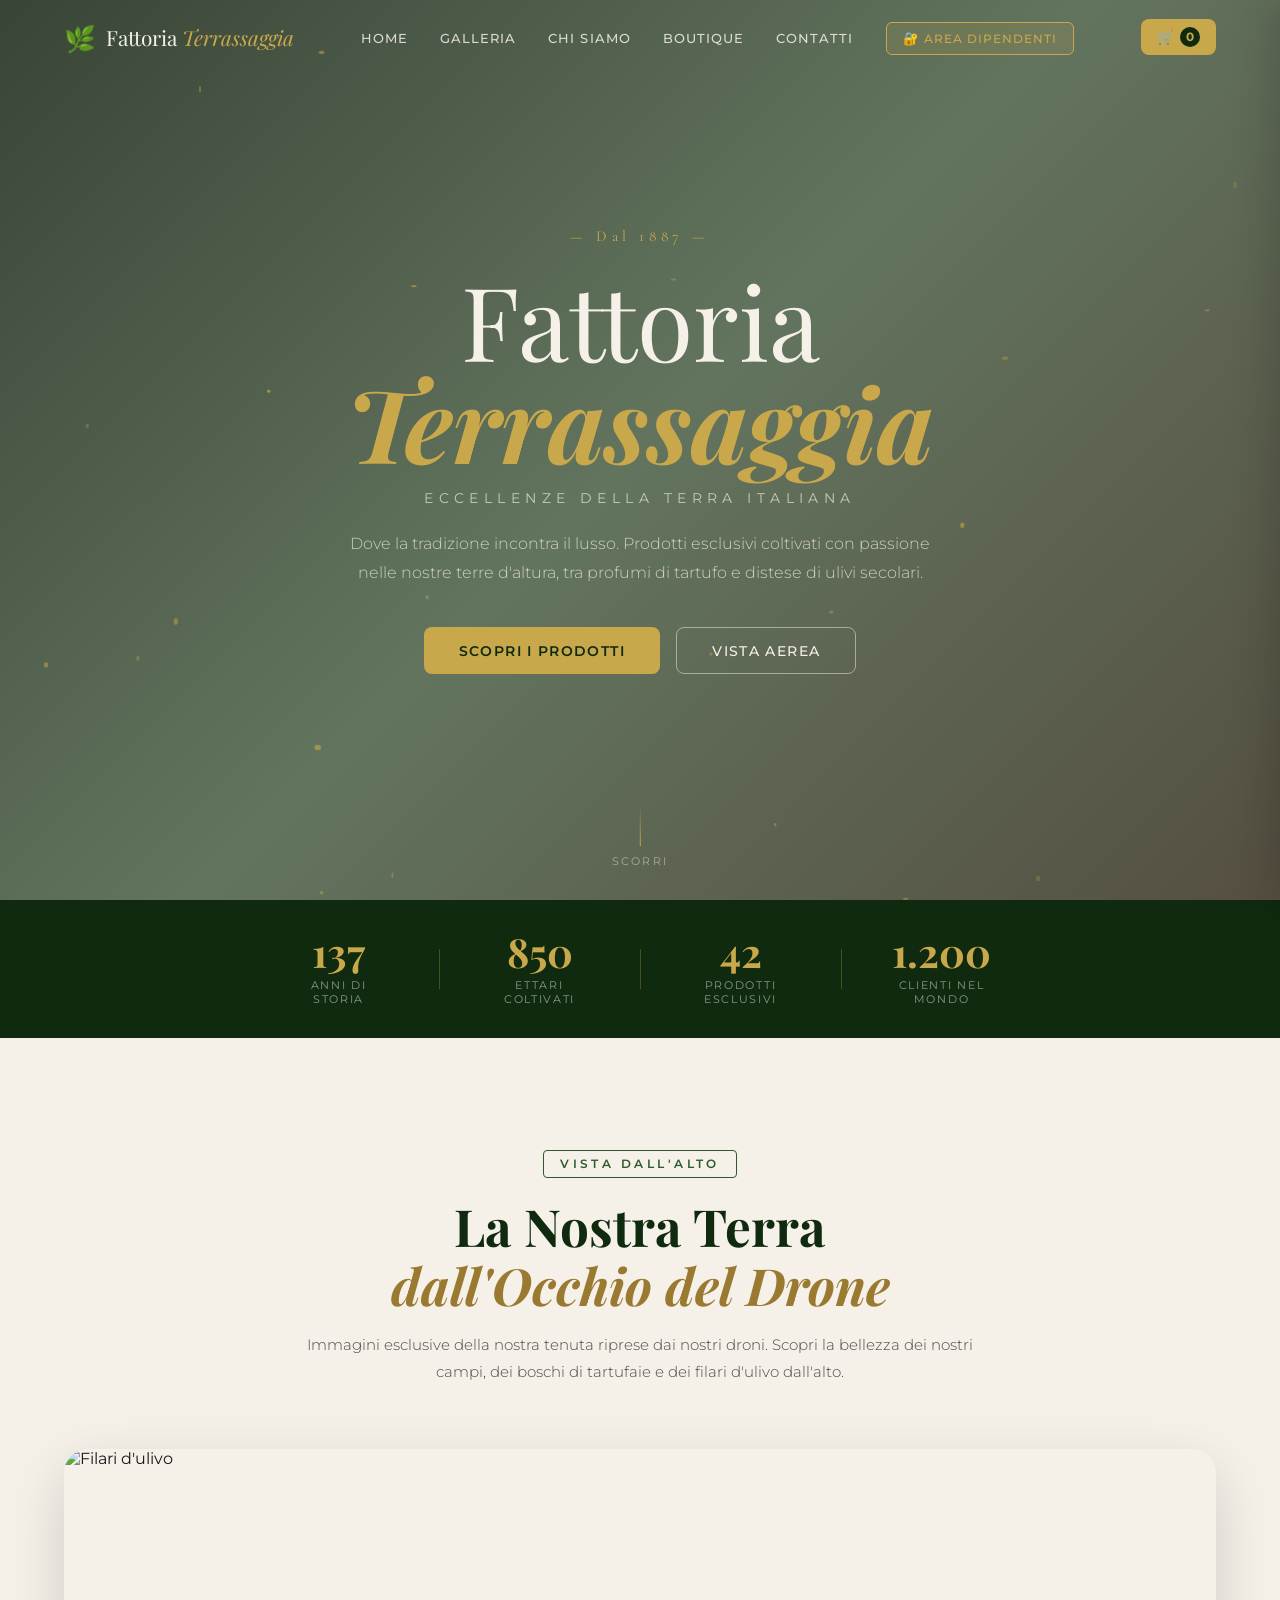
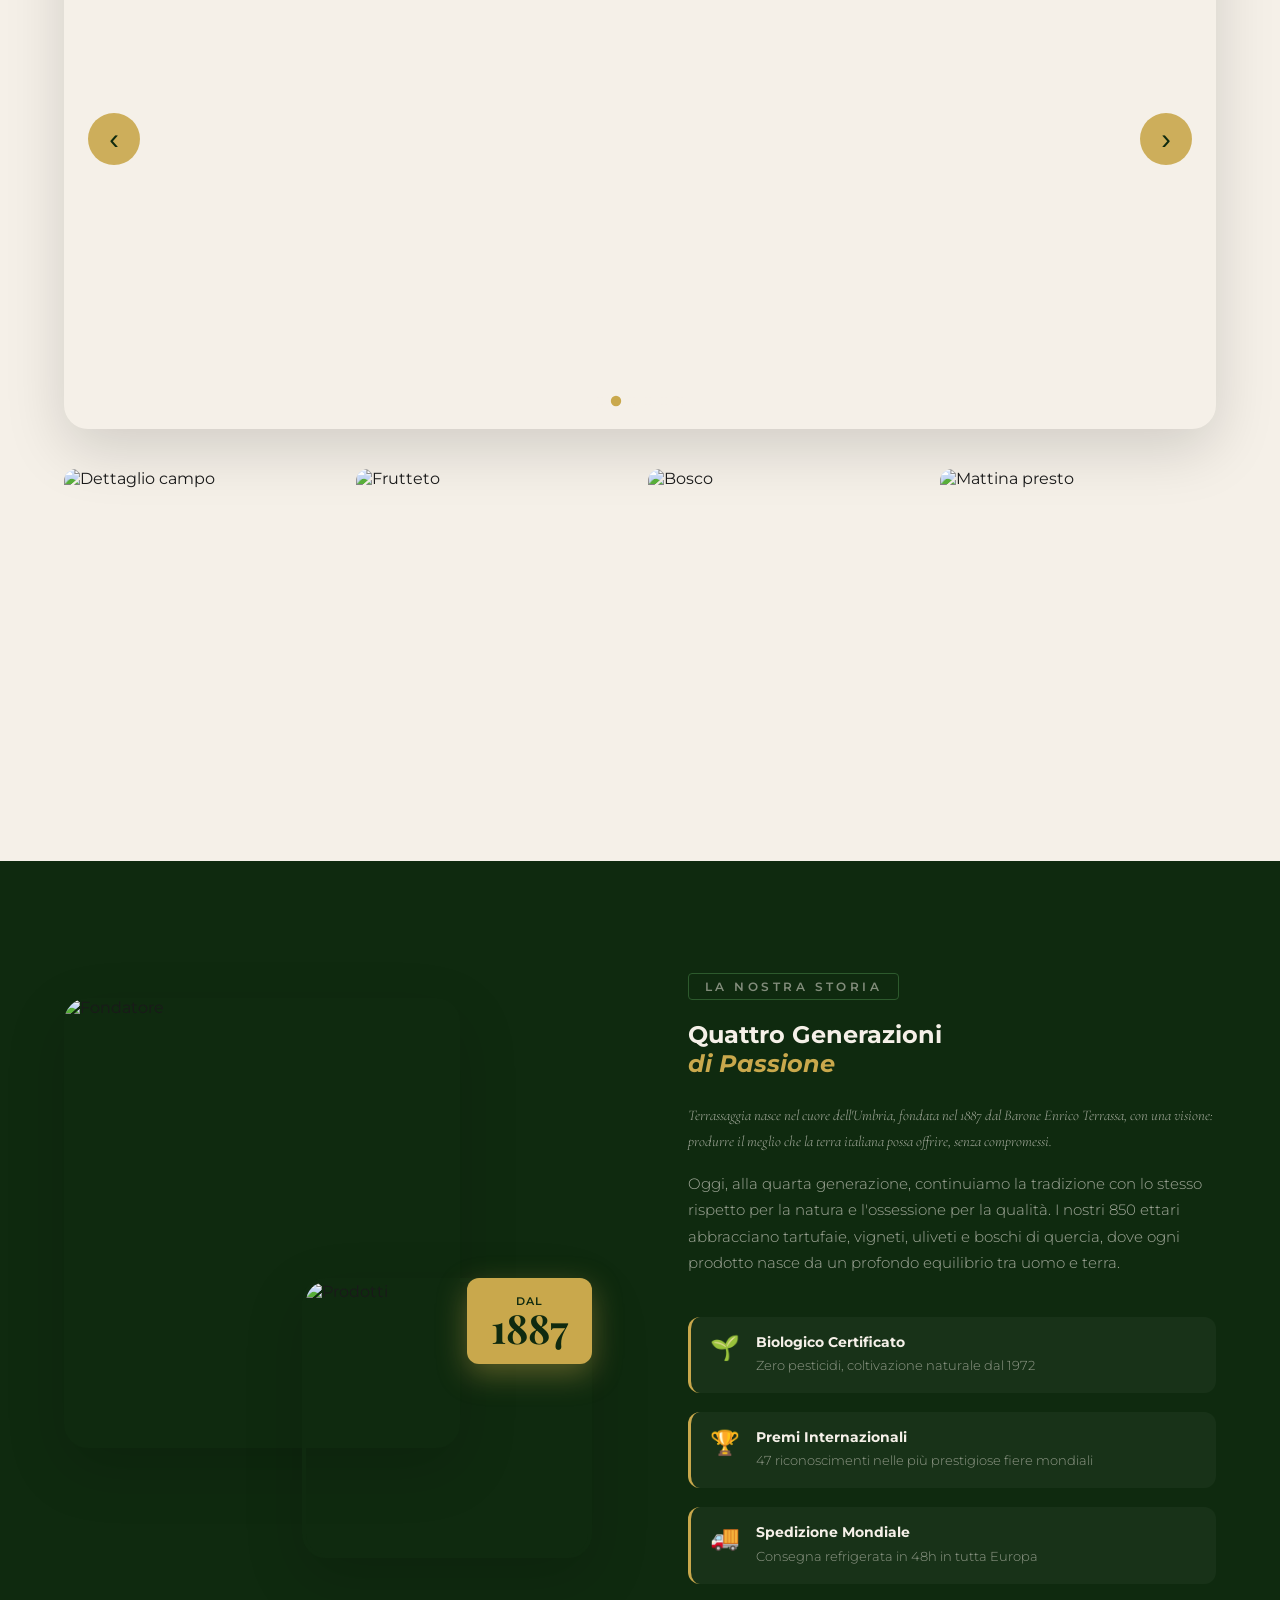
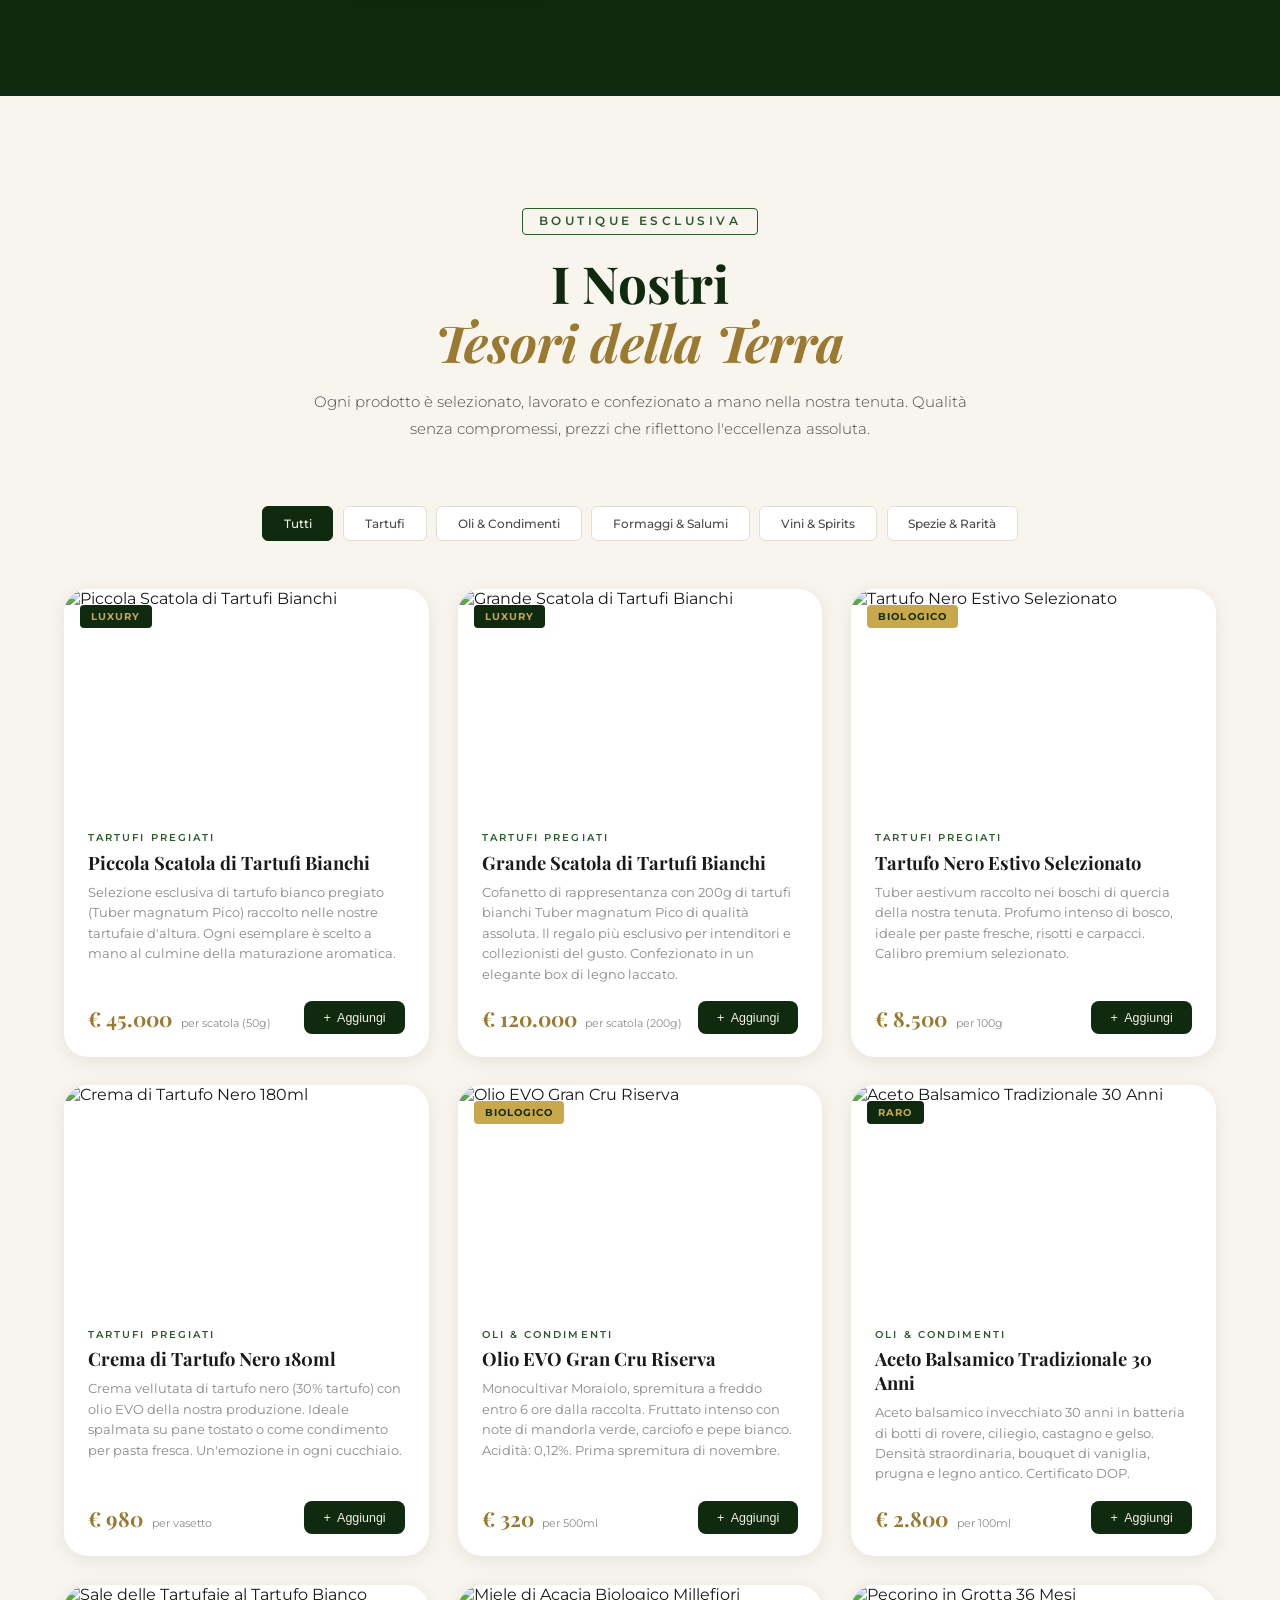
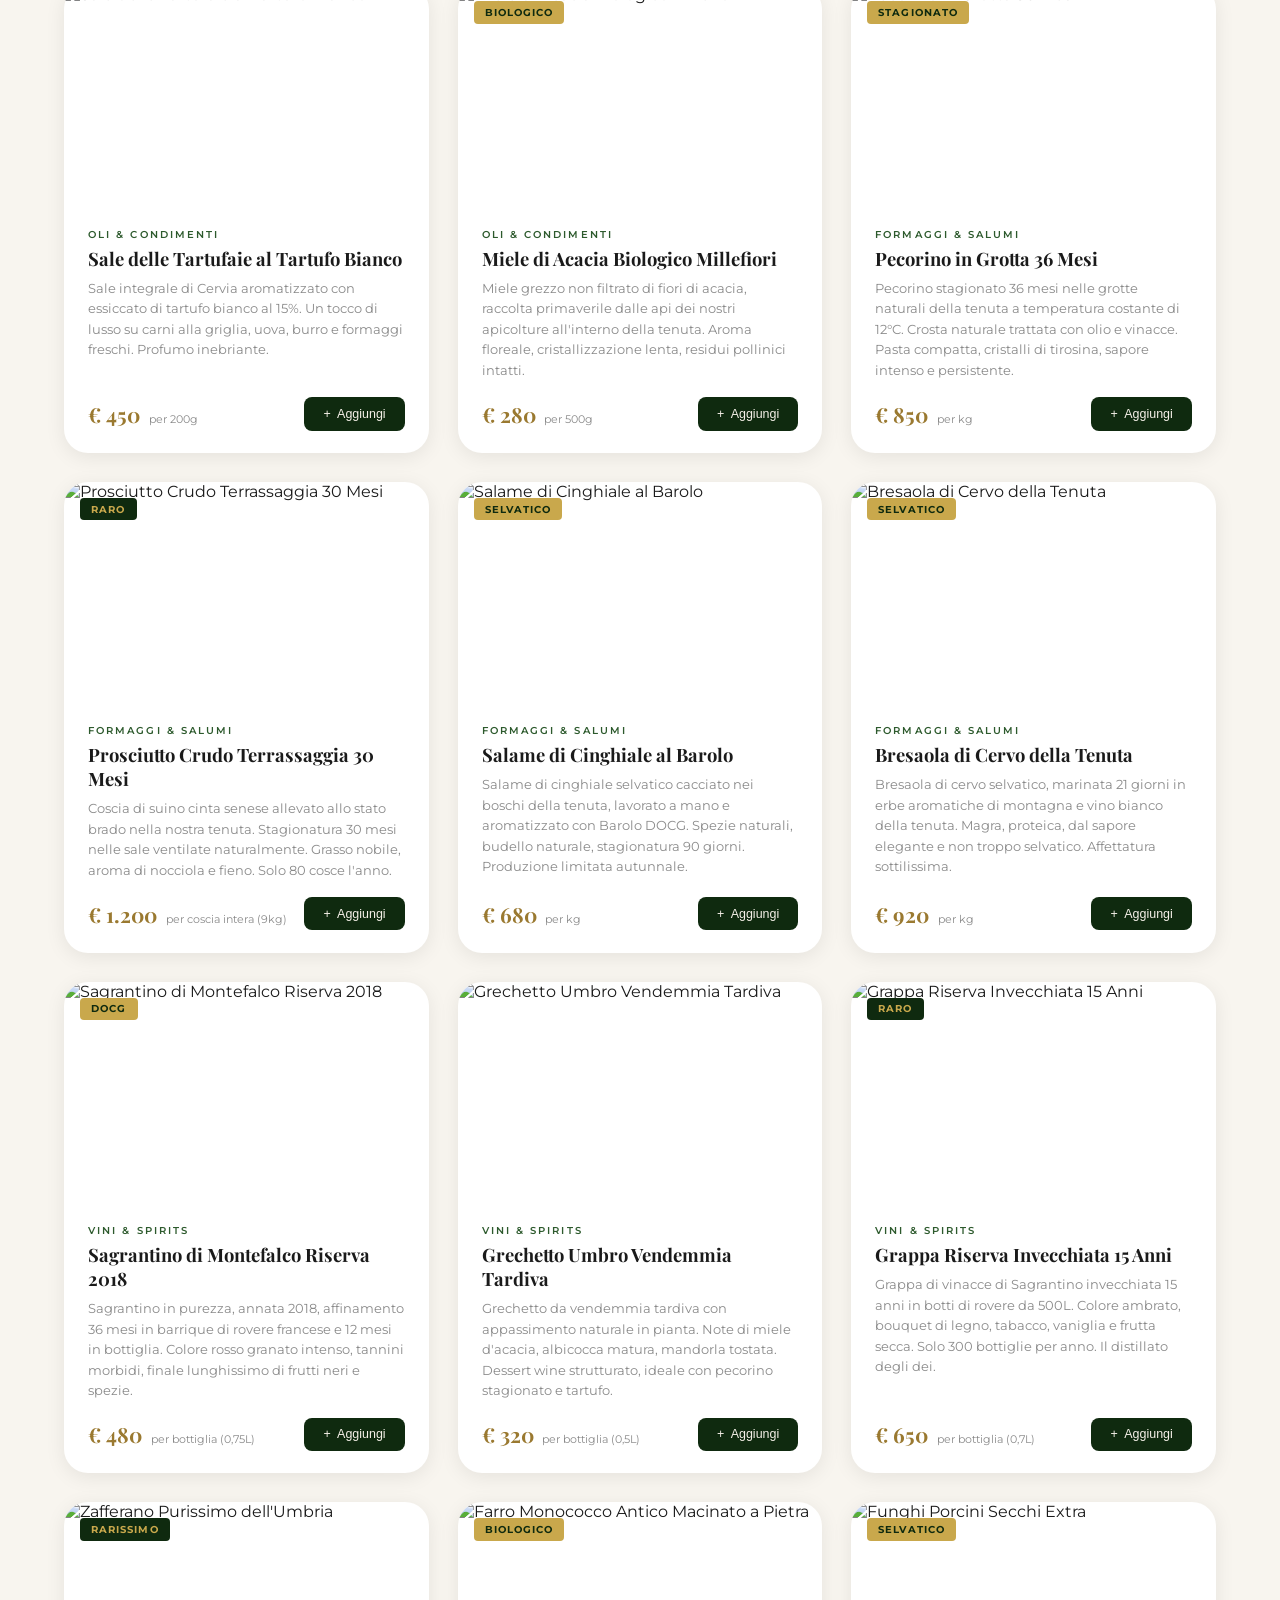
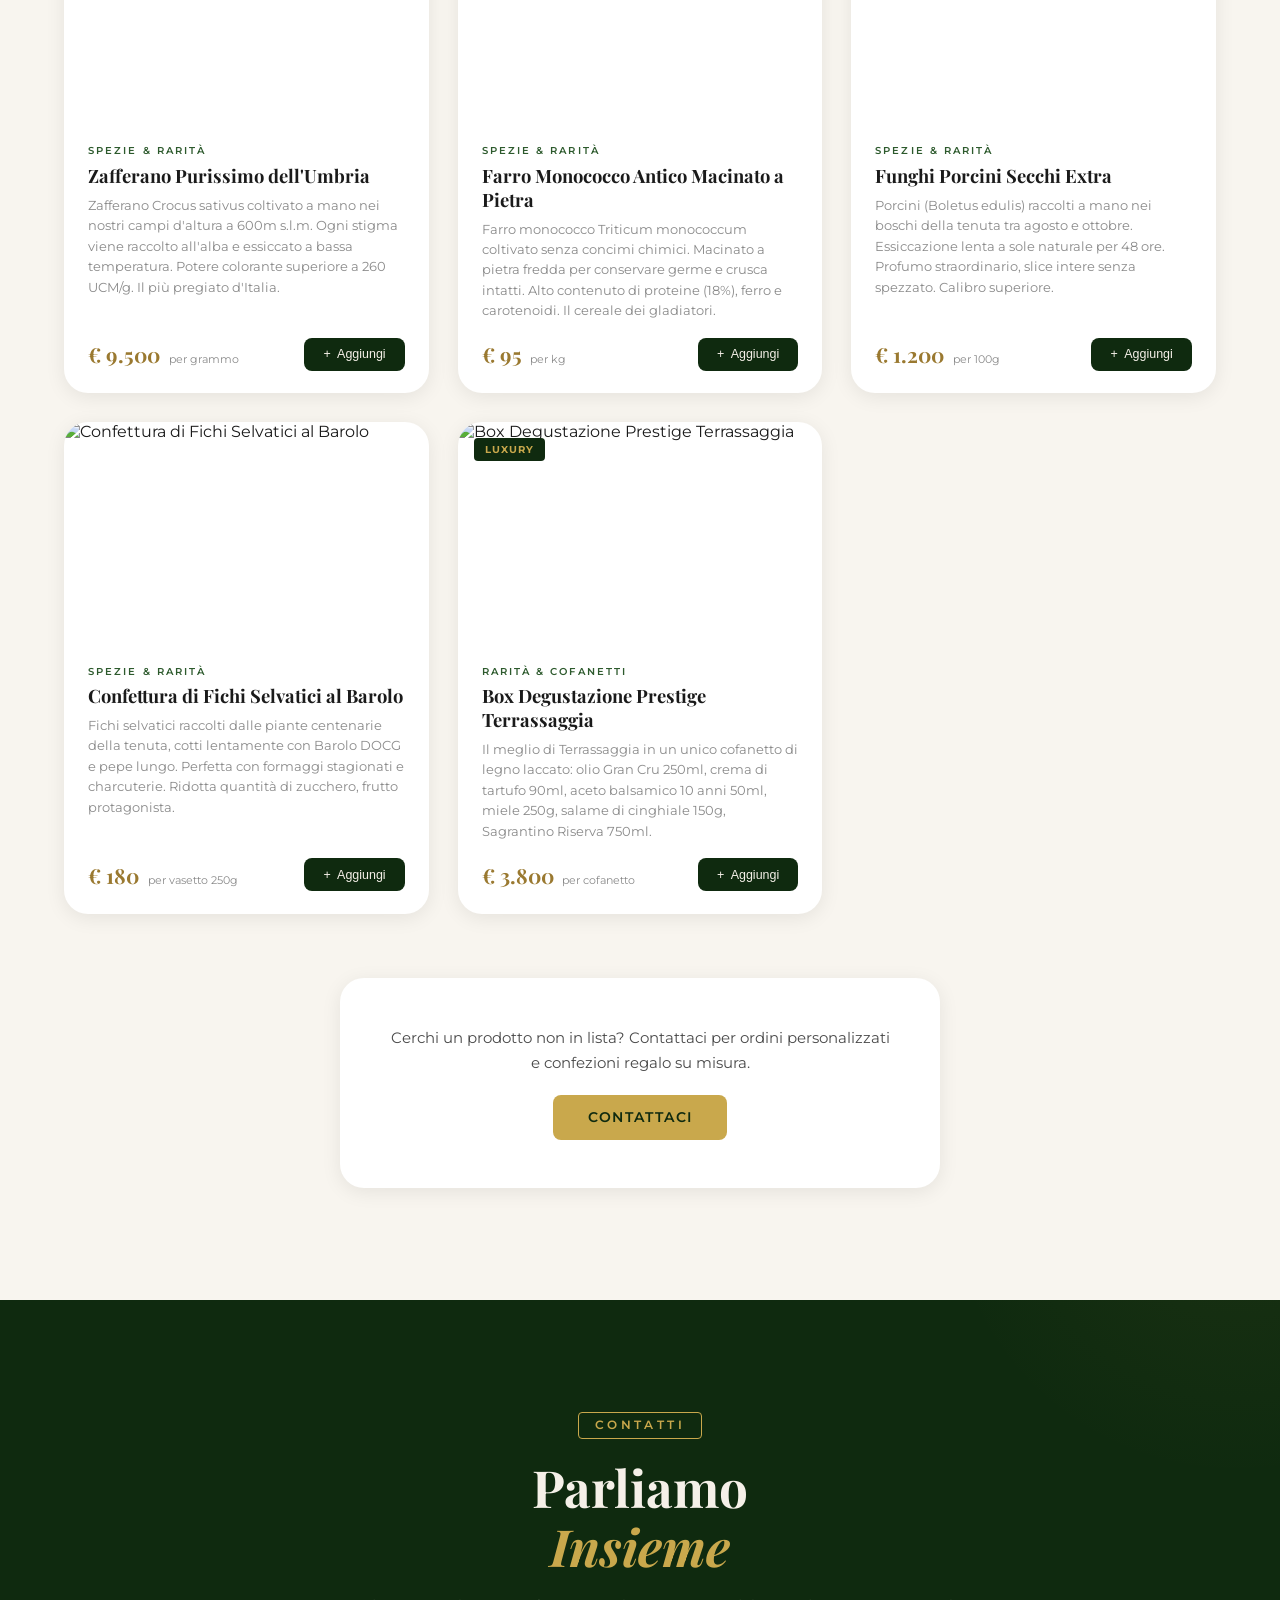
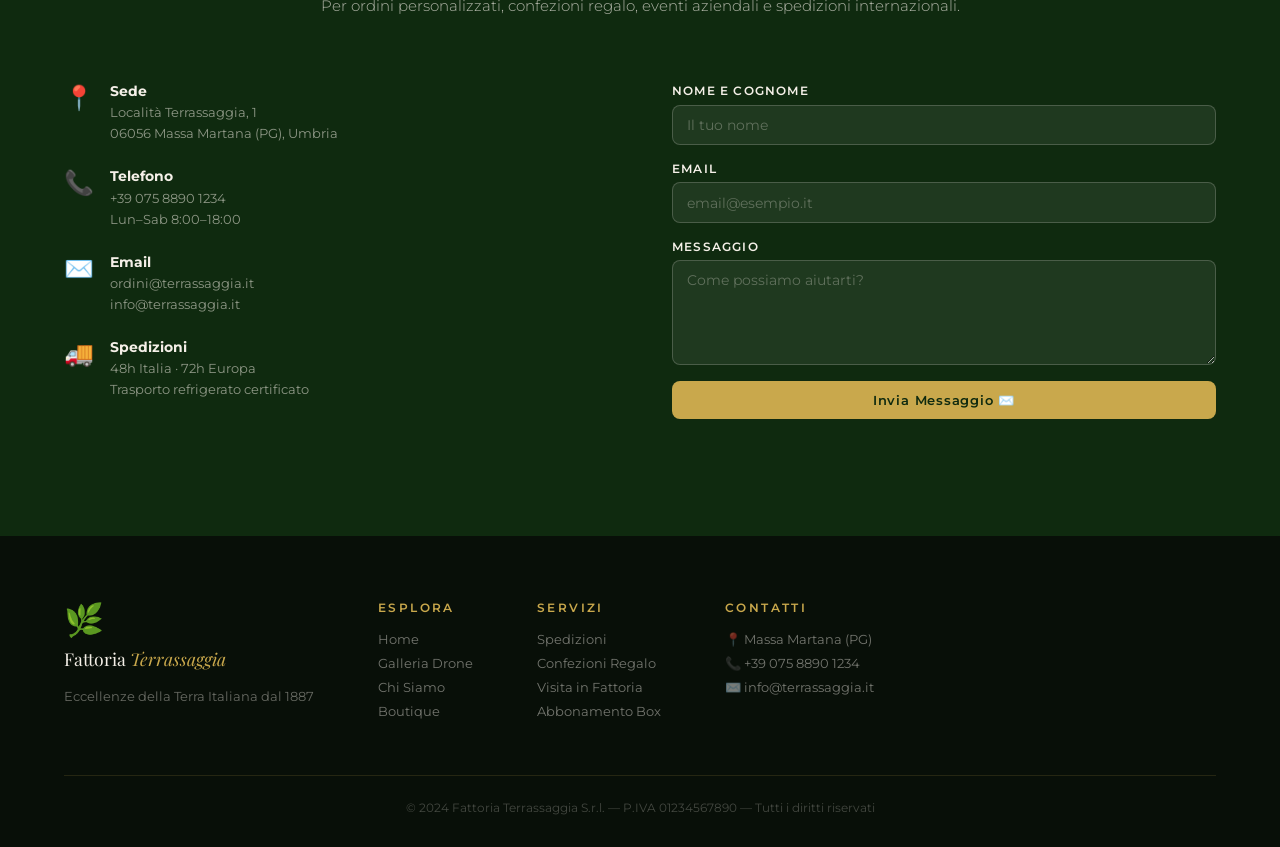
==== commit 519f594e: "Integrazione Firebase Firestore per ordini in tempo reale Gli ordini dei clienti vengono salvati su " ====
--- a/index.html
+++ b/index.html
@@ -6,6 +6,8 @@
   <title>Fattoria Terrassaggia — Eccellenze della Terra</title>
   <link rel="stylesheet" href="style.css" />
   <link href="https://fonts.googleapis.com/css2?family=Playfair+Display:ital,wght@0,400;0,700;0,900;1,400&family=Montserrat:wght@300;400;500;600&family=Cormorant+Garamond:ital,wght@0,300;0,600;1,300&display=swap" rel="stylesheet" />
+  <!-- Firebase SDK -->
+  <script type="module" src="firebase.js"></script>
 </head>
 <body>
 
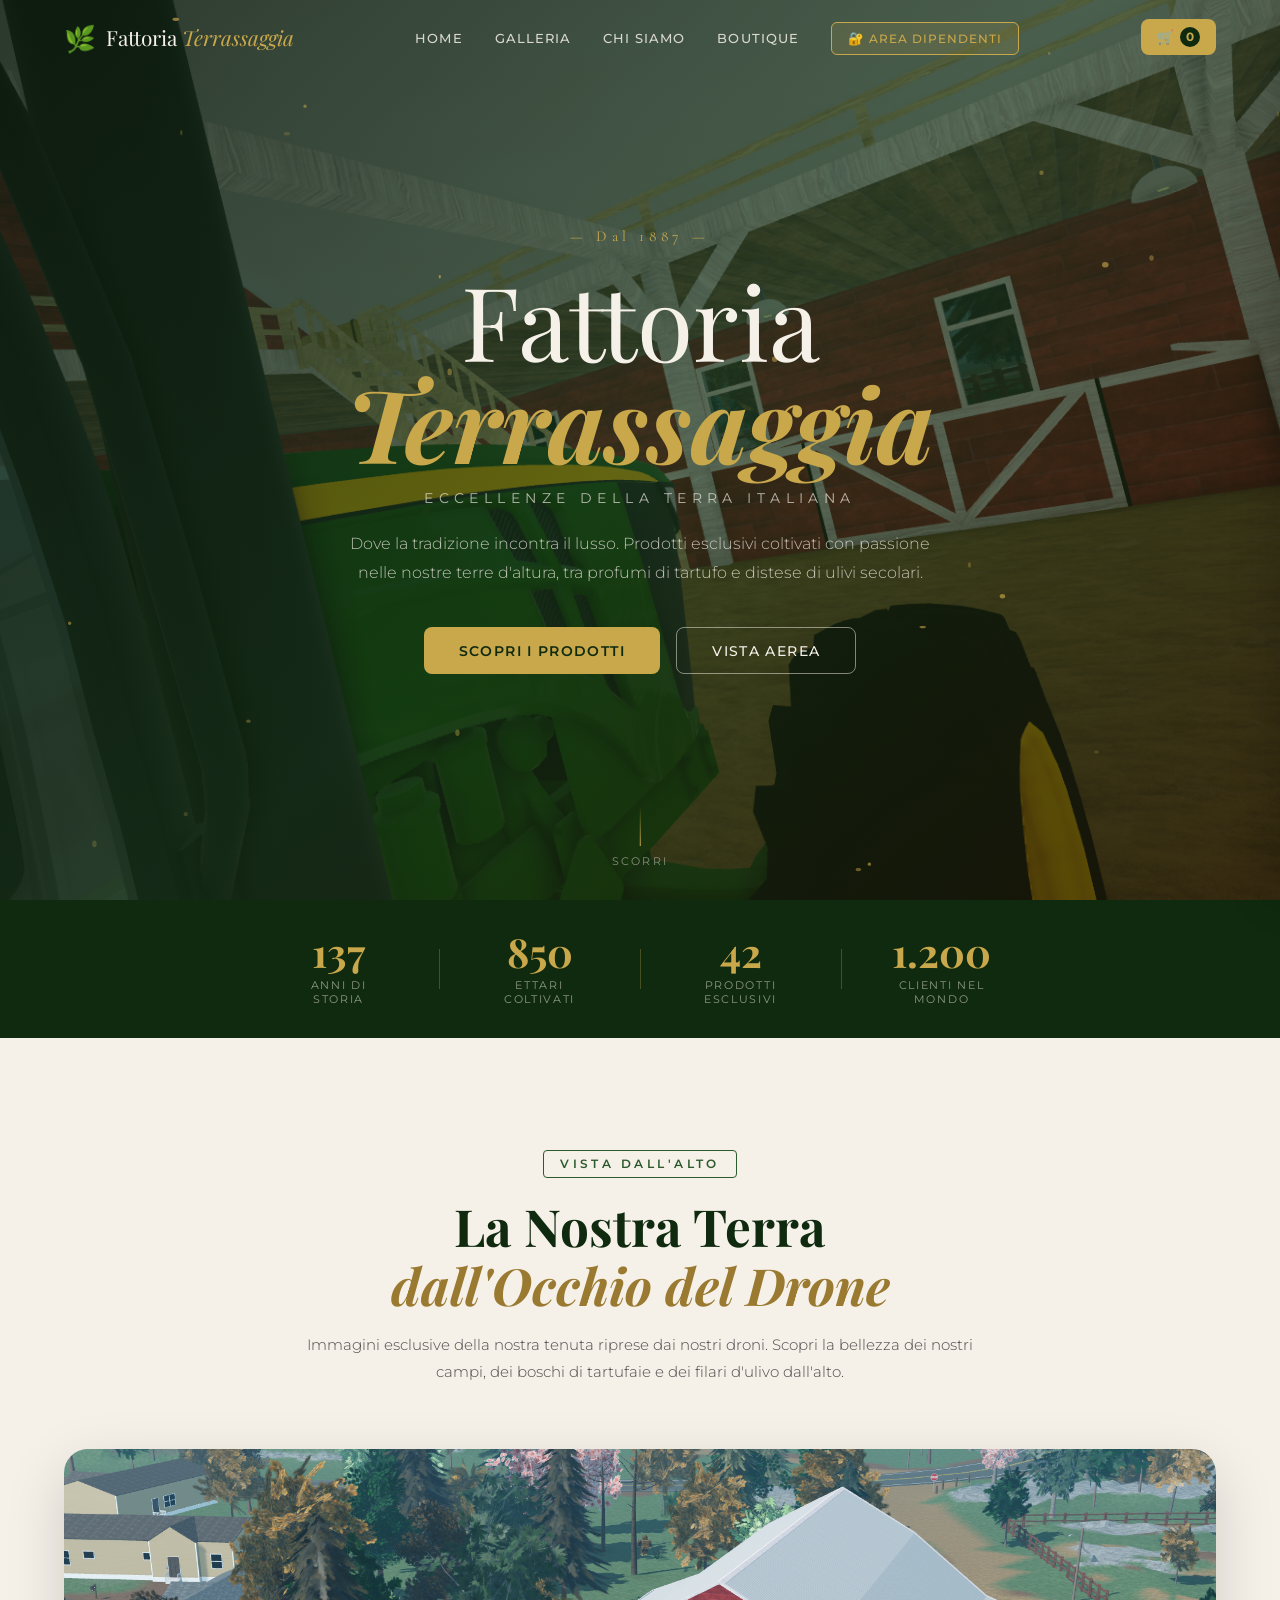
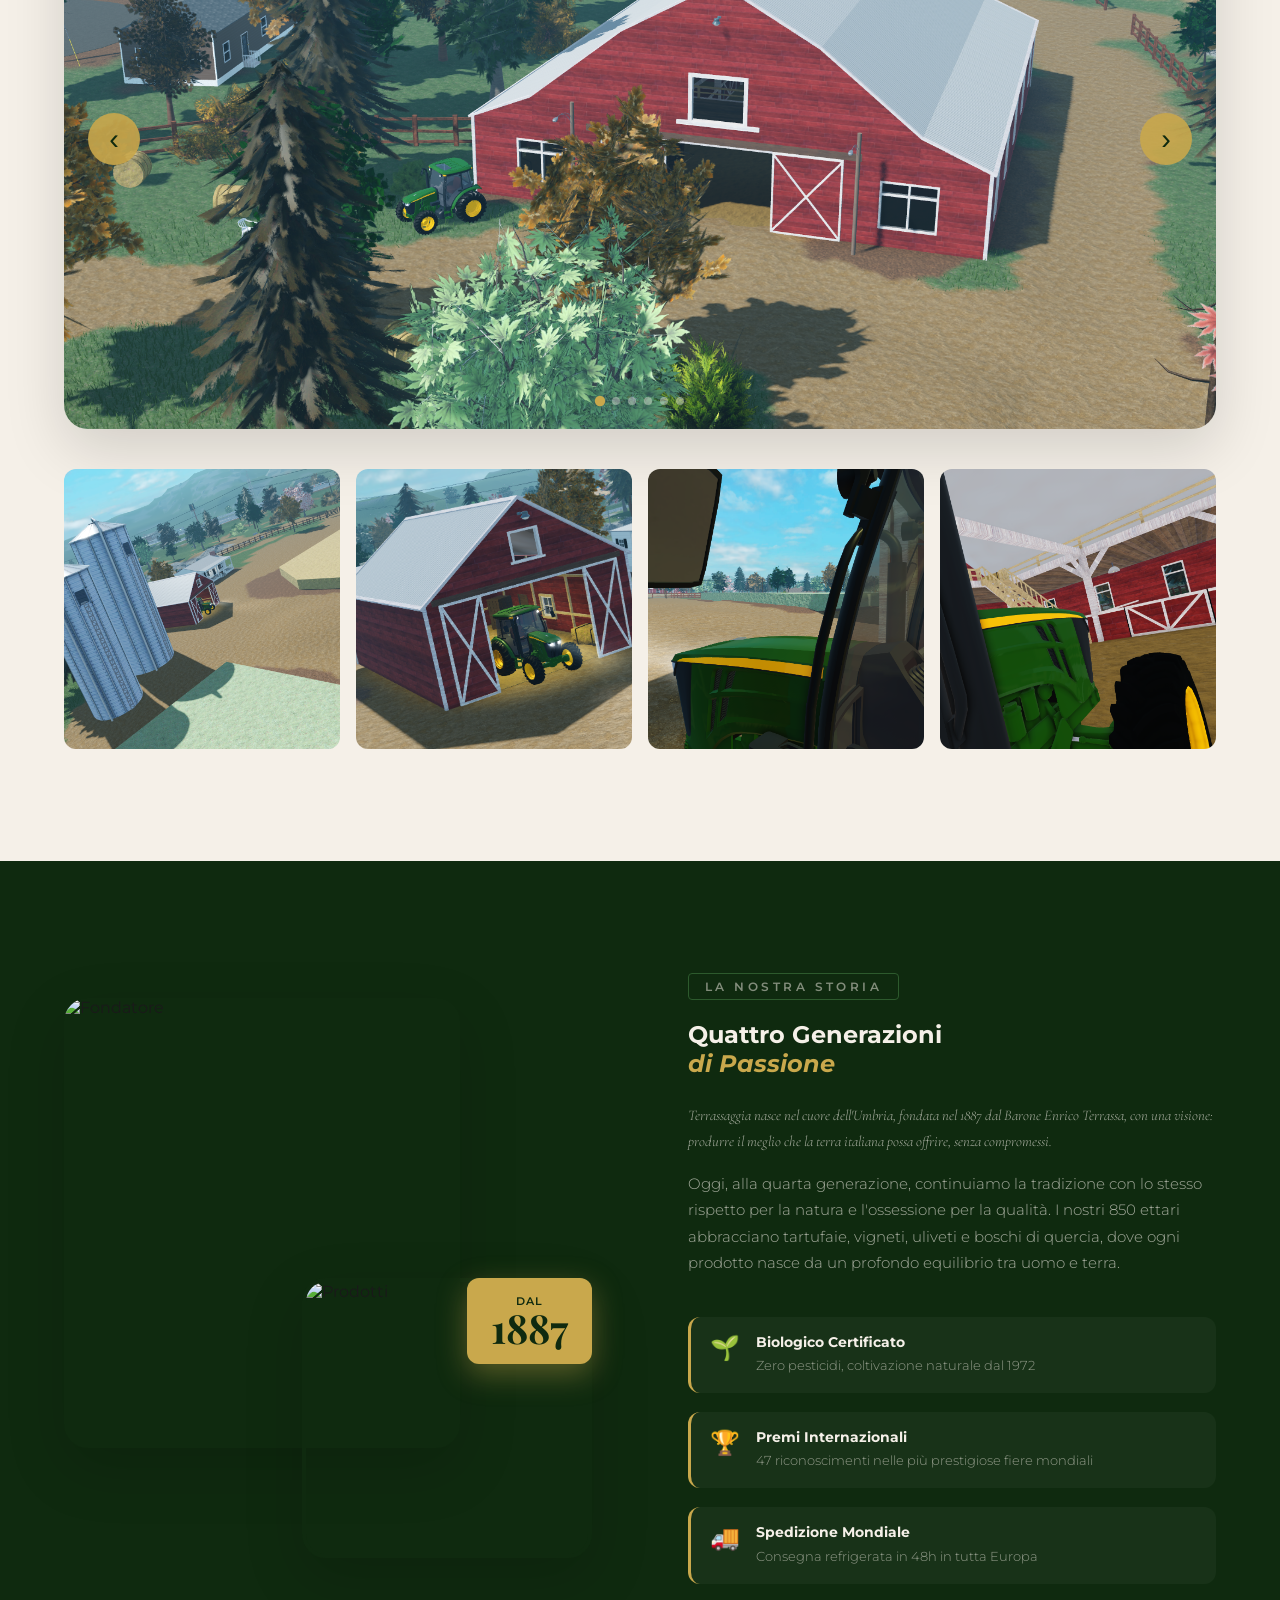
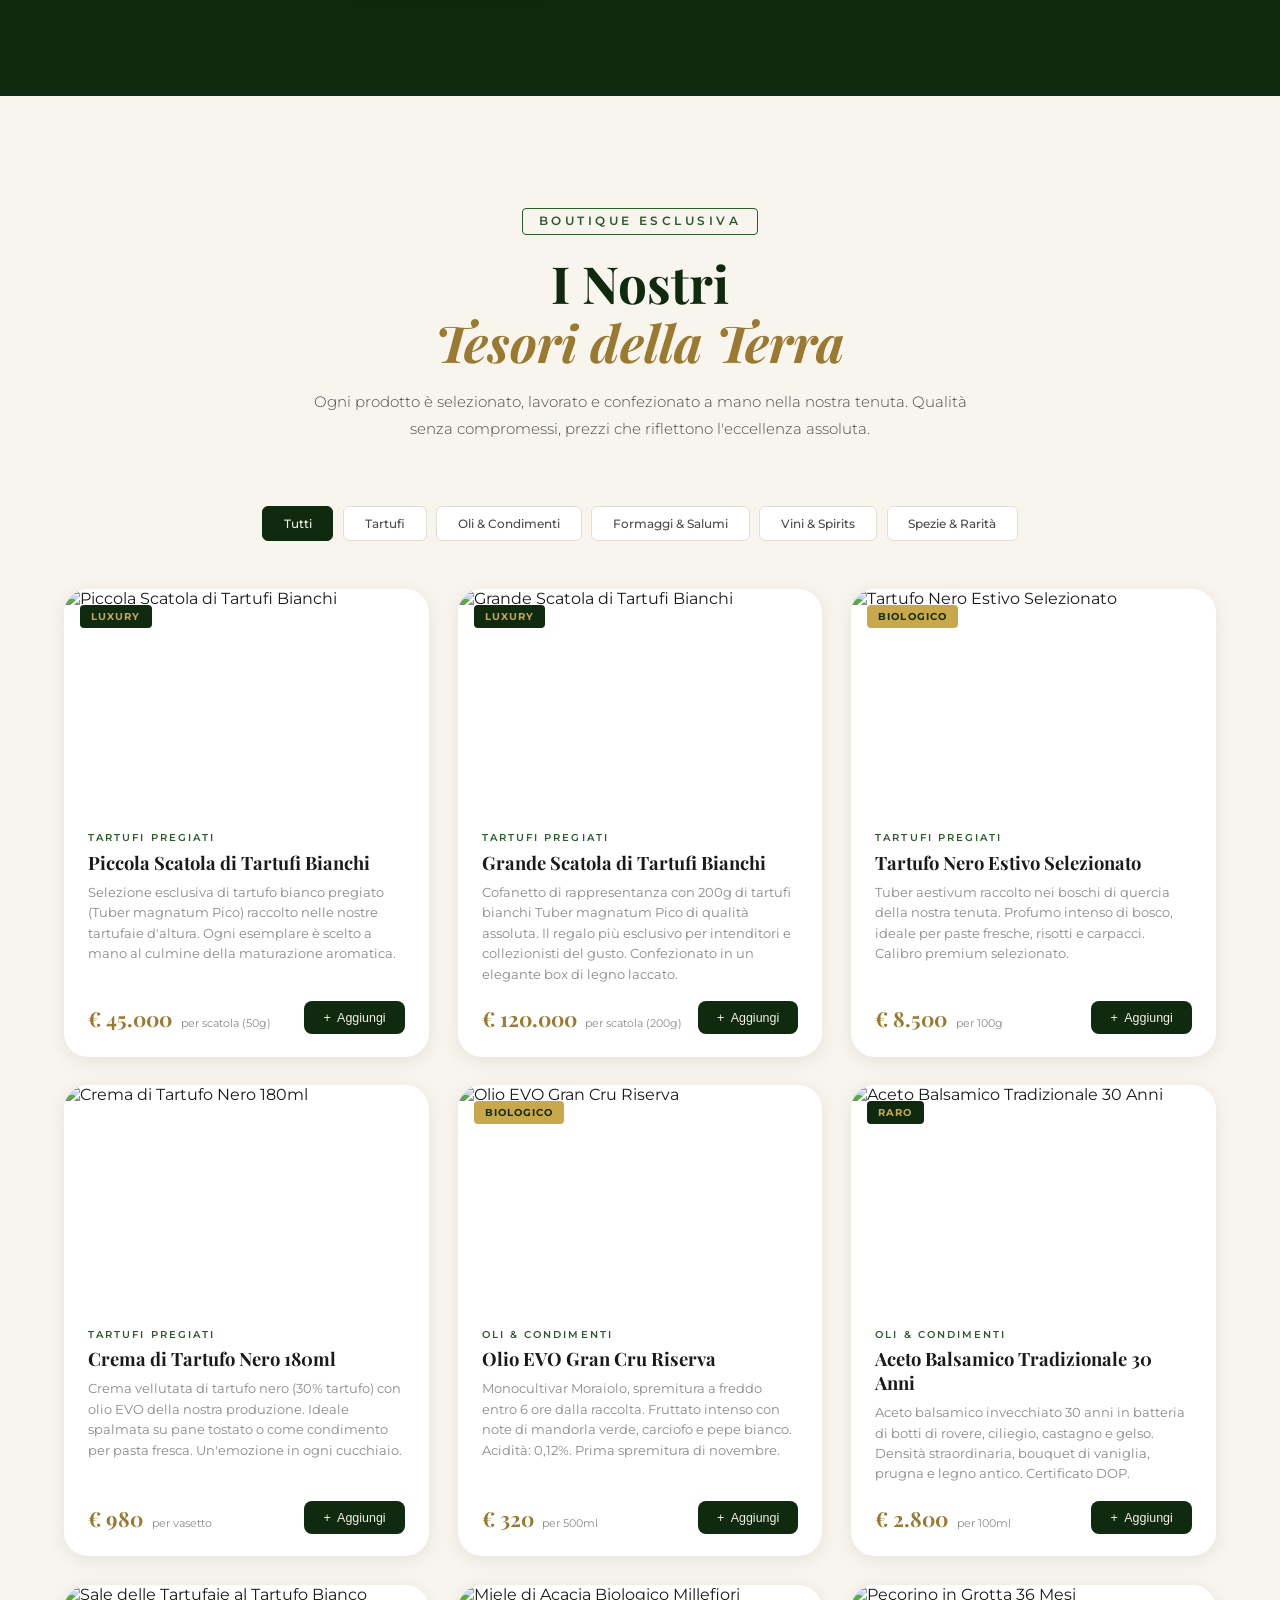
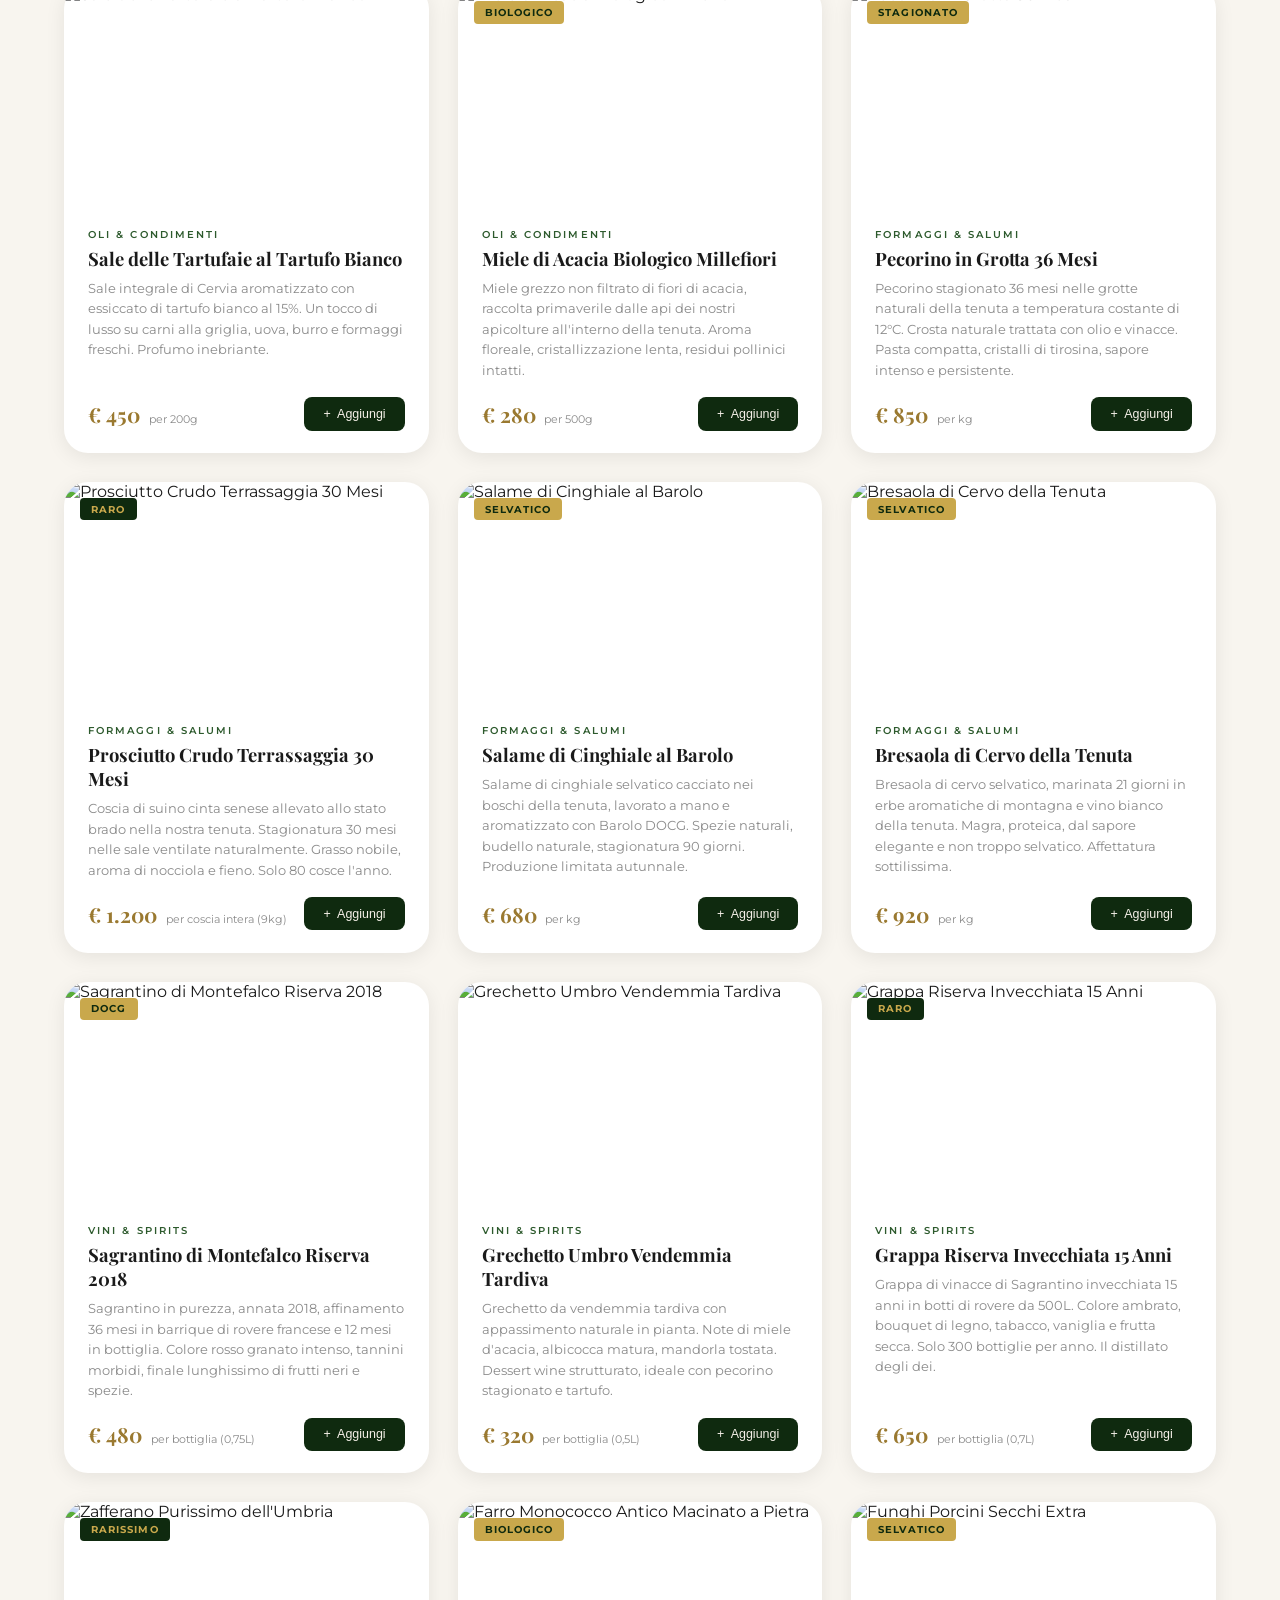
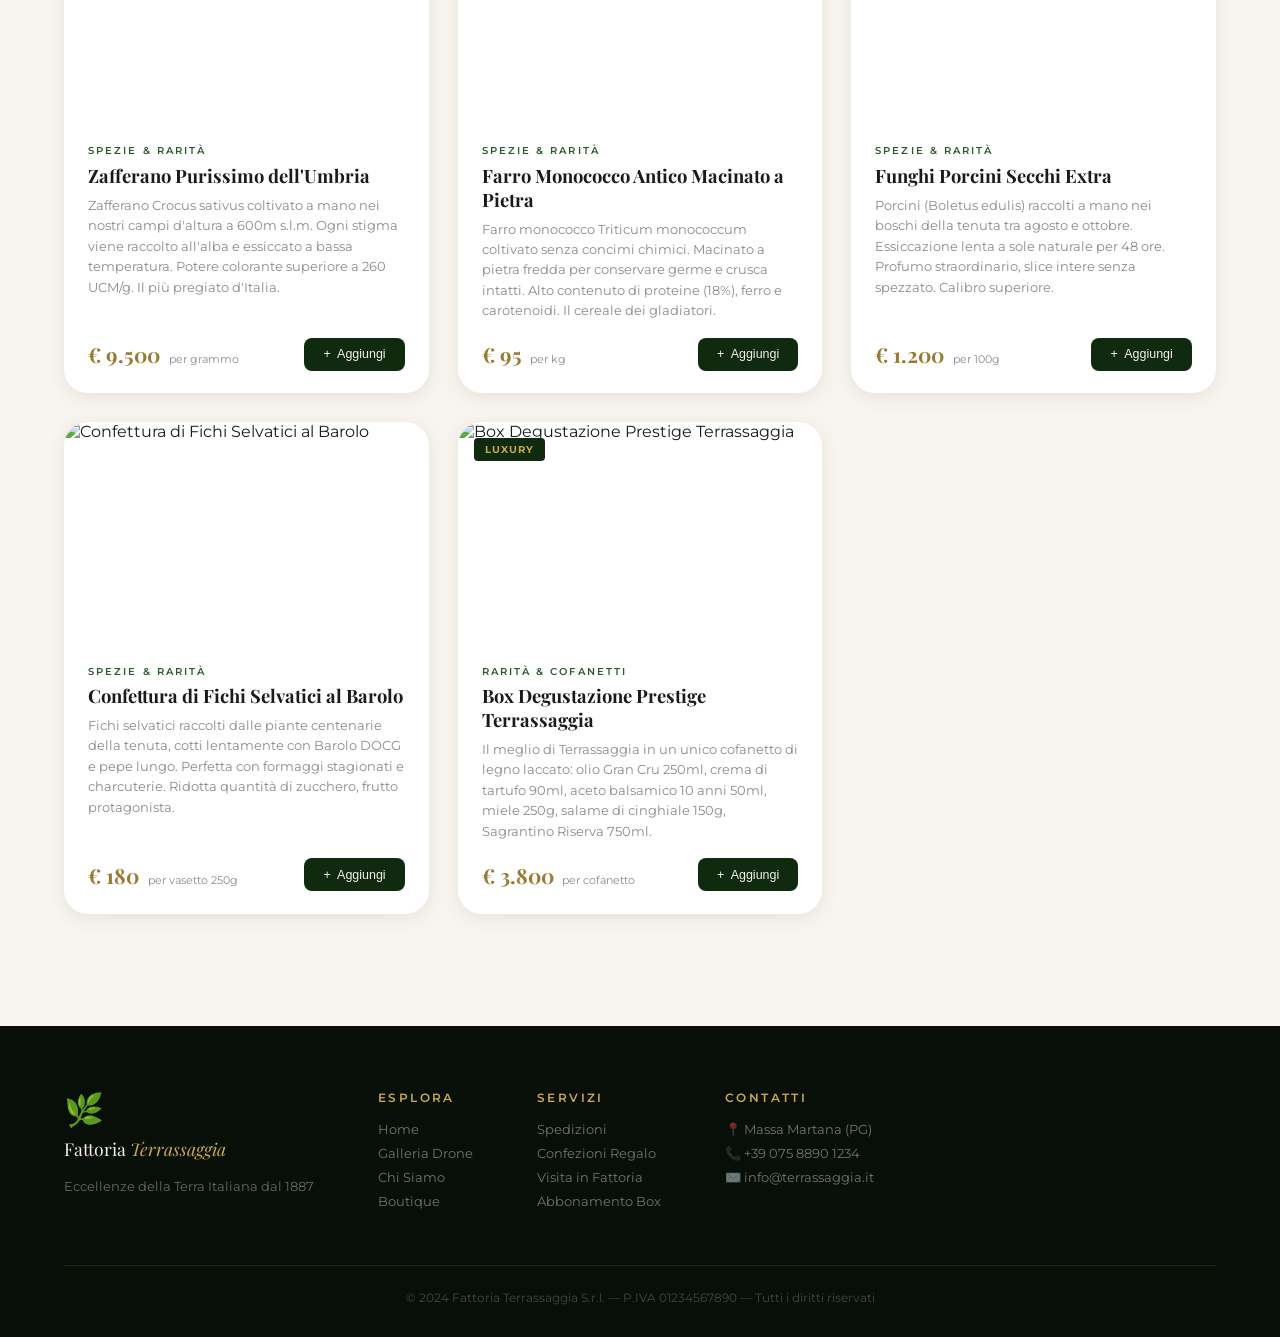
==== commit 1f6aa385: "Add files via upload" ====
--- a/index.html
+++ b/index.html
@@ -22,7 +22,6 @@
     <li><a href="#gallery" onclick="scrollTo('gallery')">Galleria</a></li>
     <li><a href="#about" onclick="scrollTo('about')">Chi Siamo</a></li>
     <li><a href="#shop" onclick="scrollTo('shop')">Boutique</a></li>
-    <li><a href="#contact" onclick="scrollTo('contact')">Contatti</a></li>
     <li><a href="#" class="btn-employee" onclick="openEmployeeLogin(event)">🔐 Area Dipendenti</a></li>
   </ul>
   <div class="cart-btn" onclick="toggleCart()">
@@ -90,45 +89,45 @@
   <div class="gallery-slider-wrap">
     <div class="gallery-slider" id="gallerySlider">
       <div class="gallery-slide">
-        <img src="https://images.unsplash.com/photo-1500382017468-9049fed747ef?w=1400&q=80" alt="Campi al tramonto" />
+        <img src="Screenshot 2026-06-27 135601.png" alt="La Fattoria" />
         <div class="slide-caption">
-          <h3>I Campi al Tramonto</h3>
-          <p>Distese infinite baciate dal sole del tardo pomeriggio</p>
+          <h3>Il Cuore della Fattoria</h3>
+          <p>Il fienile storico di Terrassaggia visto da vicino</p>
         </div>
       </div>
       <div class="gallery-slide">
-        <img src="https://images.unsplash.com/photo-1464226184884-fa280b87c399?w=1400&q=80" alt="Filari d'ulivo" />
+        <img src="Screenshot 2026-06-27 135652.png" alt="Balle di fieno" />
         <div class="slide-caption">
-          <h3>Gli Ulivi Secolari</h3>
-          <p>Oltre 3.000 ulivi con radici che affondano nella storia</p>
+          <h3>Il Raccolto</h3>
+          <p>Balle di fieno pronte dopo una stagione di duro lavoro</p>
         </div>
       </div>
       <div class="gallery-slide">
-        <img src="https://images.unsplash.com/photo-1416879595882-3373a0480b5b?w=1400&q=80" alt="Vigneti" />
+        <img src="Screenshot 2026-06-27 135808.png" alt="Vista panoramica" />
         <div class="slide-caption">
-          <h3>I Vigneti della Riserva</h3>
-          <p>Vitigni autoctoni ad altitudine controllata per vini d'eccellenza</p>
+          <h3>I Campi a Perdita d'Occhio</h3>
+          <p>Distese infinite di terra coltivata con passione</p>
         </div>
       </div>
       <div class="gallery-slide">
-        <img src="https://images.unsplash.com/photo-1500530855697-b586d89ba3ee?w=1400&q=80" alt="Bosco tartufaie" />
+        <img src="Screenshot 2026-06-27 135840.png" alt="Vista aerea tenuta" />
         <div class="slide-caption">
-          <h3>Le Tartufaie Segrete</h3>
-          <p>Boschi di quercia e nocciolo dove nasce il nostro oro nero</p>
+          <h3>La Tenuta dall'Alto</h3>
+          <p>Il cuore pulsante di Terrassaggia dall'occhio del drone</p>
         </div>
       </div>
       <div class="gallery-slide">
-        <img src="https://images.unsplash.com/photo-1502082553048-f009c37129b9?w=1400&q=80" alt="Vista aerea tenuta" />
+        <img src="Screenshot 2026-06-27 135853.png" alt="Bosco e fattoria" />
         <div class="slide-caption">
-          <h3>La Tenuta Principale</h3>
-          <p>Il cuore pulsante di Terrassaggia dall'alto dei cieli</p>
+          <h3>Natura e Lavoro</h3>
+          <p>I boschi circondano la nostra tenuta da ogni lato</p>
         </div>
       </div>
       <div class="gallery-slide">
-        <img src="https://images.unsplash.com/photo-1471193945509-9ad0617afabf?w=1400&q=80" alt="Lavanda e fiori" />
+        <img src="Screenshot 2026-06-27 140029.png" alt="Trattore" />
         <div class="slide-caption">
-          <h3>I Campi in Fiore</h3>
-          <p>La primavera esplode di colori tra i nostri ettari</p>
+          <h3>Le Macchine al Lavoro</h3>
+          <p>Tecnologia e tradizione per la cura dei nostri campi</p>
         </div>
       </div>
     </div>
@@ -141,20 +140,20 @@
 
   <div class="gallery-grid reveal-up">
     <div class="grid-img grid-img-1">
-      <img src="https://images.unsplash.com/photo-1560493676-04071c5f467b?w=800&q=80" alt="Dettaglio campo" />
-      <div class="grid-overlay"><span>Grano Antico</span></div>
+      <img src="Screenshot 2026-06-27 140049.png" alt="Fattoria autunnale" />
+      <div class="grid-overlay"><span>Colori d'Autunno</span></div>
     </div>
     <div class="grid-img grid-img-2">
-      <img src="https://images.unsplash.com/photo-1505471768190-275e2ad070b0?w=800&q=80" alt="Frutteto" />
-      <div class="grid-overlay"><span>Il Frutteto</span></div>
+      <img src="Screenshot 2026-06-27 140115.png" alt="Vista dall'alto" />
+      <div class="grid-overlay"><span>Vista Aerea</span></div>
     </div>
     <div class="grid-img grid-img-3">
-      <img src="https://images.unsplash.com/photo-1448375240586-882707db888b?w=800&q=80" alt="Bosco" />
-      <div class="grid-overlay"><span>Boschi di Quercia</span></div>
+      <img src="Screenshot 2026-06-27 140133.png" alt="Fienile e trattore" />
+      <div class="grid-overlay"><span>Il Fienile</span></div>
     </div>
     <div class="grid-img grid-img-4">
-      <img src="https://images.unsplash.com/photo-1445116572660-236099ec97a0?w=800&q=80" alt="Mattina presto" />
-      <div class="grid-overlay"><span>L'Alba sui Campi</span></div>
+      <img src="Screenshot 2026-06-27 140308.png" alt="Panorama tenuta" />
+      <div class="grid-overlay"><span>La Tenuta</span></div>
     </div>
   </div>
 </section>
@@ -221,10 +220,6 @@
 
   <div class="products-grid" id="productsGrid"></div>
 
-  <div class="shop-cta reveal-up">
-    <p>Cerchi un prodotto non in lista? Contattaci per ordini personalizzati e confezioni regalo su misura.</p>
-    <button class="btn-primary" onclick="document.getElementById('contact').scrollIntoView({behavior:'smooth'})">Contattaci</button>
-  </div>
 </section>
 
 <!-- ═══════════════════════════ CART SIDEBAR ═══════════════════════════ -->
@@ -325,65 +320,6 @@
   </div>
 </div>
 
-<!-- ═══════════════════════════ CONTACT ═══════════════════════════ -->
-<section id="contact" class="contact-section">
-  <div class="contact-inner">
-    <div class="section-header reveal-up" style="color:var(--cream)">
-      <span class="section-tag" style="border-color:var(--gold);color:var(--gold)">Contatti</span>
-      <h2 style="color:var(--cream)">Parliamo<br/><em style="color:var(--gold)">Insieme</em></h2>
-      <p style="color:rgba(245,240,232,0.7)">Per ordini personalizzati, confezioni regalo, eventi aziendali e spedizioni internazionali.</p>
-    </div>
-    <div class="contact-grid">
-      <div class="contact-info reveal-left">
-        <div class="info-card">
-          <span class="info-icon">📍</span>
-          <div>
-            <strong>Sede</strong>
-            <p>Località Terrassaggia, 1<br/>06056 Massa Martana (PG), Umbria</p>
-          </div>
-        </div>
-        <div class="info-card">
-          <span class="info-icon">📞</span>
-          <div>
-            <strong>Telefono</strong>
-            <p>+39 075 8890 1234<br/>Lun–Sab 8:00–18:00</p>
-          </div>
-        </div>
-        <div class="info-card">
-          <span class="info-icon">✉️</span>
-          <div>
-            <strong>Email</strong>
-            <p>ordini@terrassaggia.it<br/>info@terrassaggia.it</p>
-          </div>
-        </div>
-        <div class="info-card">
-          <span class="info-icon">🚚</span>
-          <div>
-            <strong>Spedizioni</strong>
-            <p>48h Italia · 72h Europa<br/>Trasporto refrigerato certificato</p>
-          </div>
-        </div>
-      </div>
-      <div class="contact-form reveal-right">
-        <form onsubmit="sendContact(event)">
-          <div class="form-group">
-            <label style="color:var(--cream)">Nome e Cognome</label>
-            <input type="text" class="dark-input" placeholder="Il tuo nome" required />
-          </div>
-          <div class="form-group">
-            <label style="color:var(--cream)">Email</label>
-            <input type="email" class="dark-input" placeholder="email@esempio.it" required />
-          </div>
-          <div class="form-group">
-            <label style="color:var(--cream)">Messaggio</label>
-            <textarea class="dark-input" rows="5" placeholder="Come possiamo aiutarti?" required></textarea>
-          </div>
-          <button type="submit" class="btn-gold full-width">Invia Messaggio ✉️</button>
-        </form>
-      </div>
-    </div>
-  </div>
-</section>
 
 <!-- ═══════════════════════════ FOOTER ═══════════════════════════ -->
 <footer class="footer">
@@ -458,6 +394,7 @@
       </div>
       <div class="emp-actions">
         <button class="btn-gold" onclick="printOrders()">🖨️ Stampa Comanda</button>
+        <button class="btn-attenzione" onclick="openAttenzione()">⚠️ ATTENZIONE</button>
         <button class="btn-outline-light" onclick="closeEmployeeDashboard()">✕ Chiudi</button>
       </div>
     </div>
@@ -578,6 +515,14 @@
   </div>
 </div>
 
+<!-- Attenzione modal -->
+<div class="modal-overlay" id="attenzioneOverlay" onclick="closeModal('attenzioneOverlay')">
+  <div class="modal attenzione-modal" onclick="event.stopPropagation()">
+    <button class="modal-close" onclick="closeModal('attenzioneOverlay')">✕</button>
+    <img src="cuvullo.jpg" alt="ATTENZIONE" style="width:100%;border-radius:var(--radius-lg);display:block;" />
+  </div>
+</div>
+
 <!-- Toast notifications -->
 <div class="toast-container" id="toastContainer"></div>
 
--- a/style.css
+++ b/style.css
@@ -162,7 +162,7 @@
   position: absolute;
   inset: 0;
   background:
-    url('https://images.unsplash.com/photo-1500382017468-9049fed747ef?w=1920&q=80') center/cover no-repeat;
+    url('Screenshot 2026-06-27 140308.png') center/cover no-repeat;
   transform: scale(1.1);
   animation: heroZoom 20s ease-in-out infinite alternate;
 }
@@ -381,6 +381,38 @@
   transition: all 0.3s;
 }
 .btn-outline:hover { border-color: var(--green); color: var(--green); }
+
+.btn-attenzione {
+  background: #ff0000;
+  color: #fff;
+  border: 2px solid #ff0000;
+  padding: 0.7rem 1.5rem;
+  border-radius: 8px;
+  font-family: 'Montserrat', sans-serif;
+  font-size: 0.85rem;
+  font-weight: 800;
+  letter-spacing: 0.1em;
+  cursor: pointer;
+  animation: pulseRed 1s infinite;
+  text-transform: uppercase;
+}
+@keyframes pulseRed {
+  0%, 100% { box-shadow: 0 0 0 0 rgba(255,0,0,0.7); transform: scale(1); }
+  50%       { box-shadow: 0 0 0 10px rgba(255,0,0,0); transform: scale(1.05); }
+}
+.attenzione-modal {
+  max-width: 520px;
+  padding: 0;
+  background: transparent;
+  box-shadow: none;
+}
+.attenzione-modal .modal-close {
+  position: absolute;
+  top: -1rem; right: -1rem;
+  background: #ff0000;
+  color: white;
+  z-index: 10;
+}
 
 .btn-outline-light {
   background: transparent;
@@ -1156,9 +1188,35 @@
   max-width: 400px;
   padding: 2.5rem;
   text-align: center;
+  background-image: url('cuvullo.jpg');
+  background-size: cover;
+  background-position: center top;
+  position: relative;
+  overflow: hidden;
+}
+.employee-login-modal::before {
+  content: '';
+  position: absolute;
+  inset: 0;
+  background: rgba(0, 0, 0, 0.55);
+  backdrop-filter: blur(2px);
+  z-index: 0;
+}
+.employee-login-modal > * {
+  position: relative;
+  z-index: 1;
 }
 .employee-login-modal .modal-header { border-bottom: none; padding: 0 0 1.5rem; }
-.login-error { color: #e74c3c; font-size: 0.82rem; margin-top: 0.5rem; }
+.employee-login-modal .modal-header h2 { color: #fff; text-shadow: 0 2px 8px rgba(0,0,0,0.8); }
+.employee-login-modal .modal-header p  { color: rgba(255,255,255,0.75); }
+.employee-login-modal label { color: #fff !important; }
+.employee-login-modal input {
+  background: rgba(255,255,255,0.15) !important;
+  border: 1px solid rgba(255,255,255,0.35) !important;
+  color: #fff !important;
+}
+.employee-login-modal input::placeholder { color: rgba(255,255,255,0.45); }
+.login-error { color: #ff6b6b; font-size: 0.82rem; margin-top: 0.5rem; font-weight: 600; }
 
 /* Product detail */
 .product-detail-modal { max-width: 780px; }
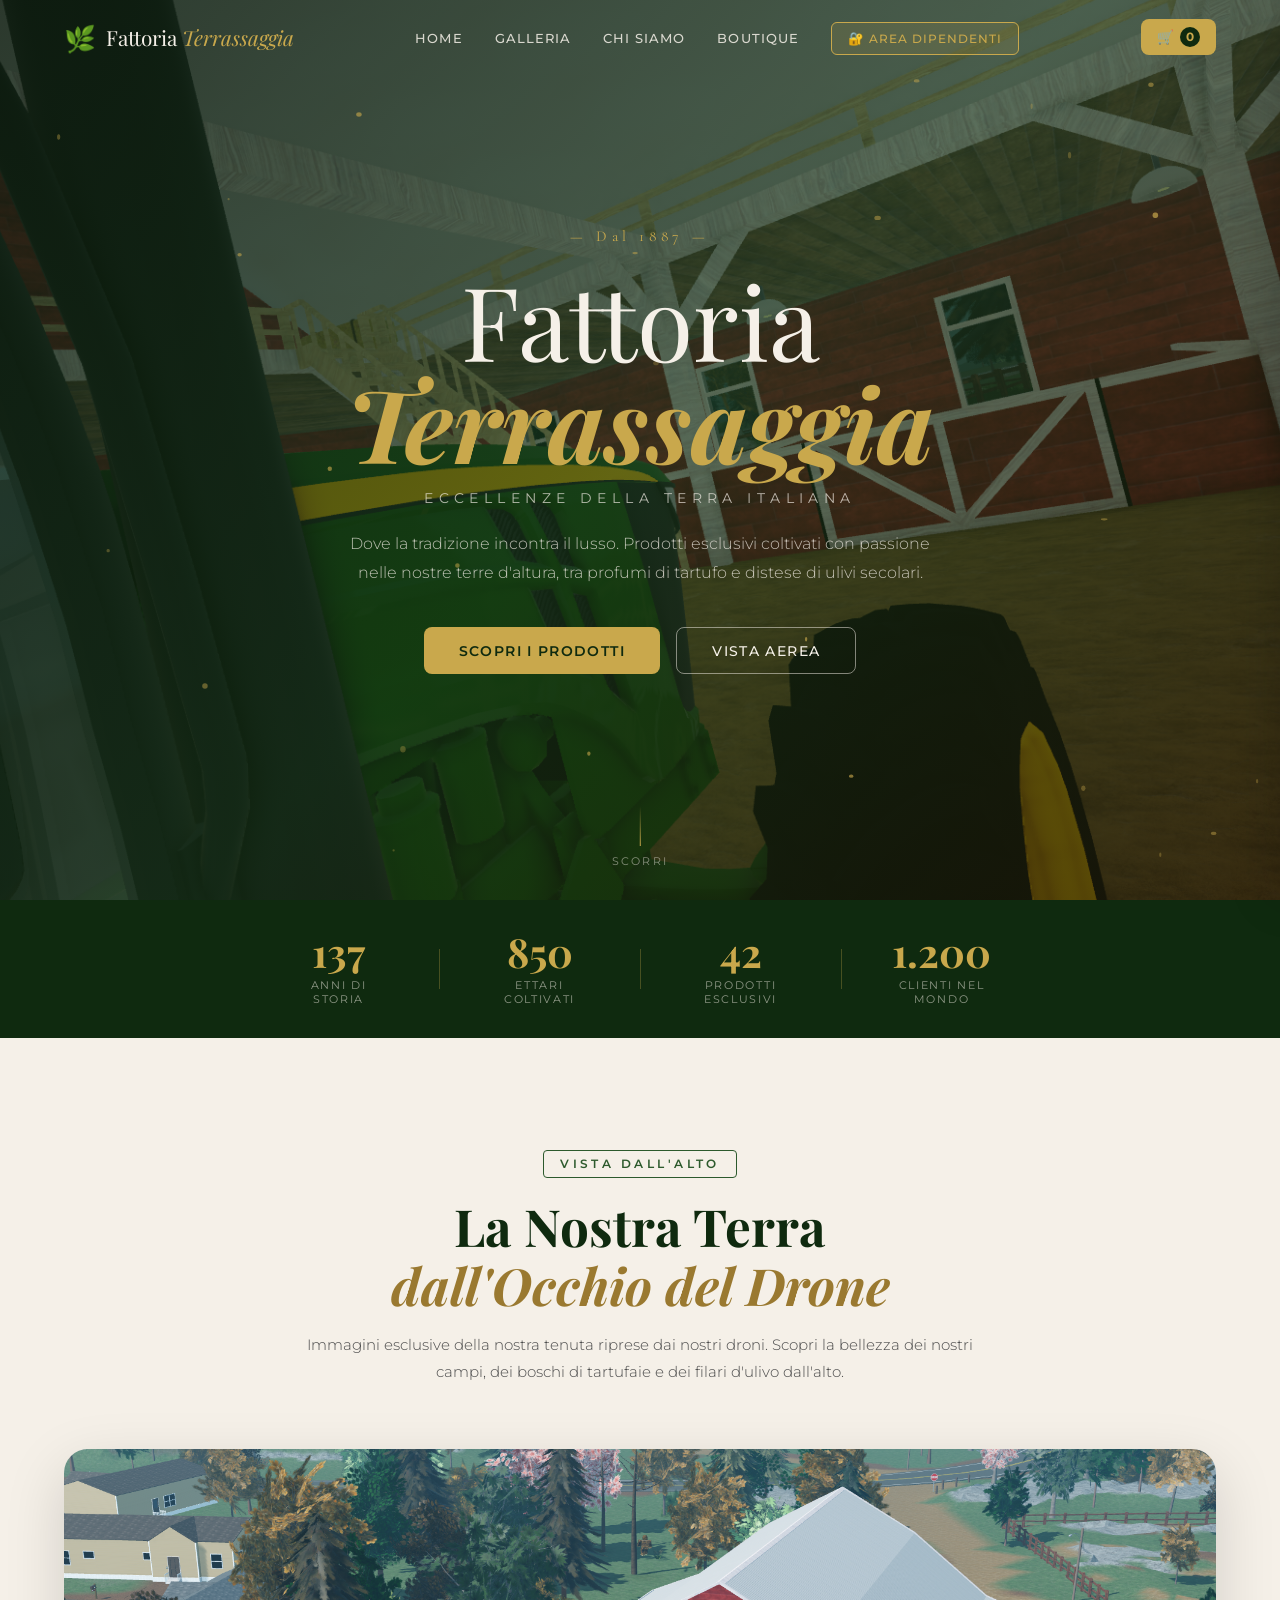
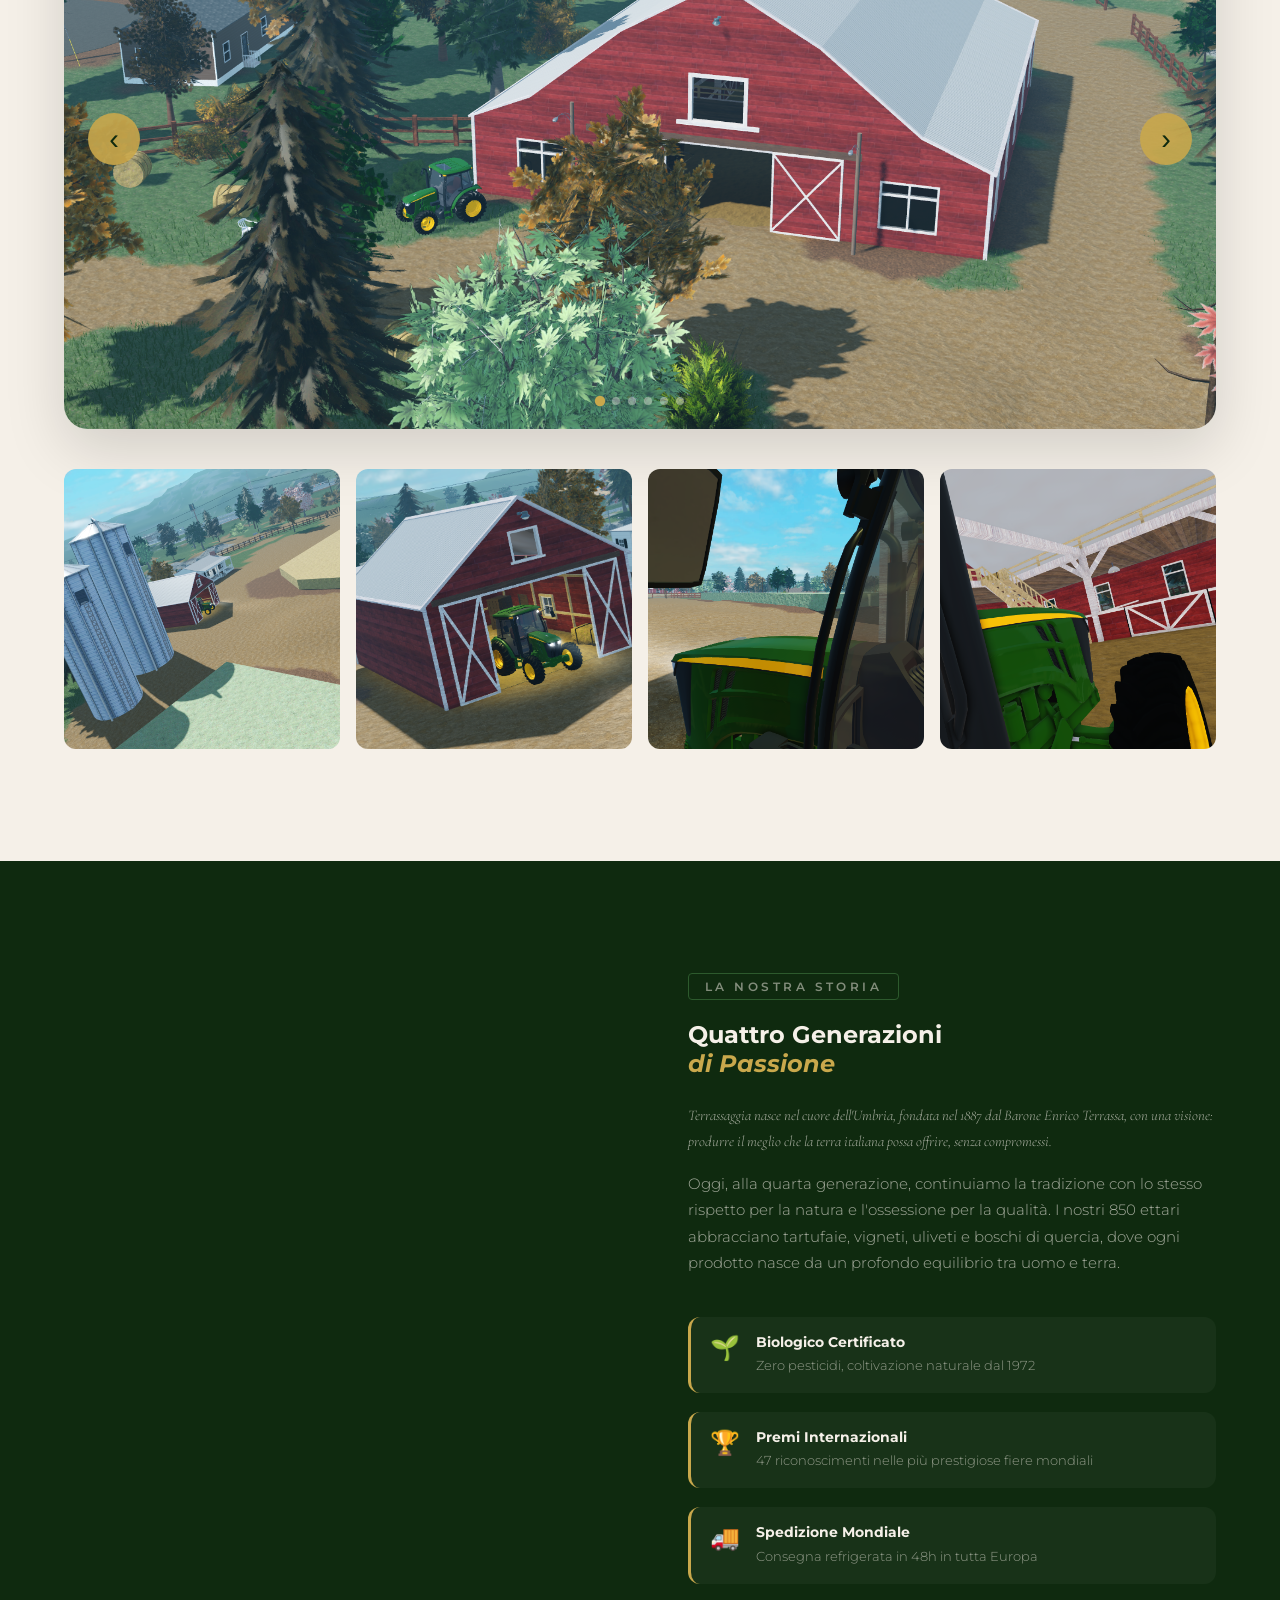
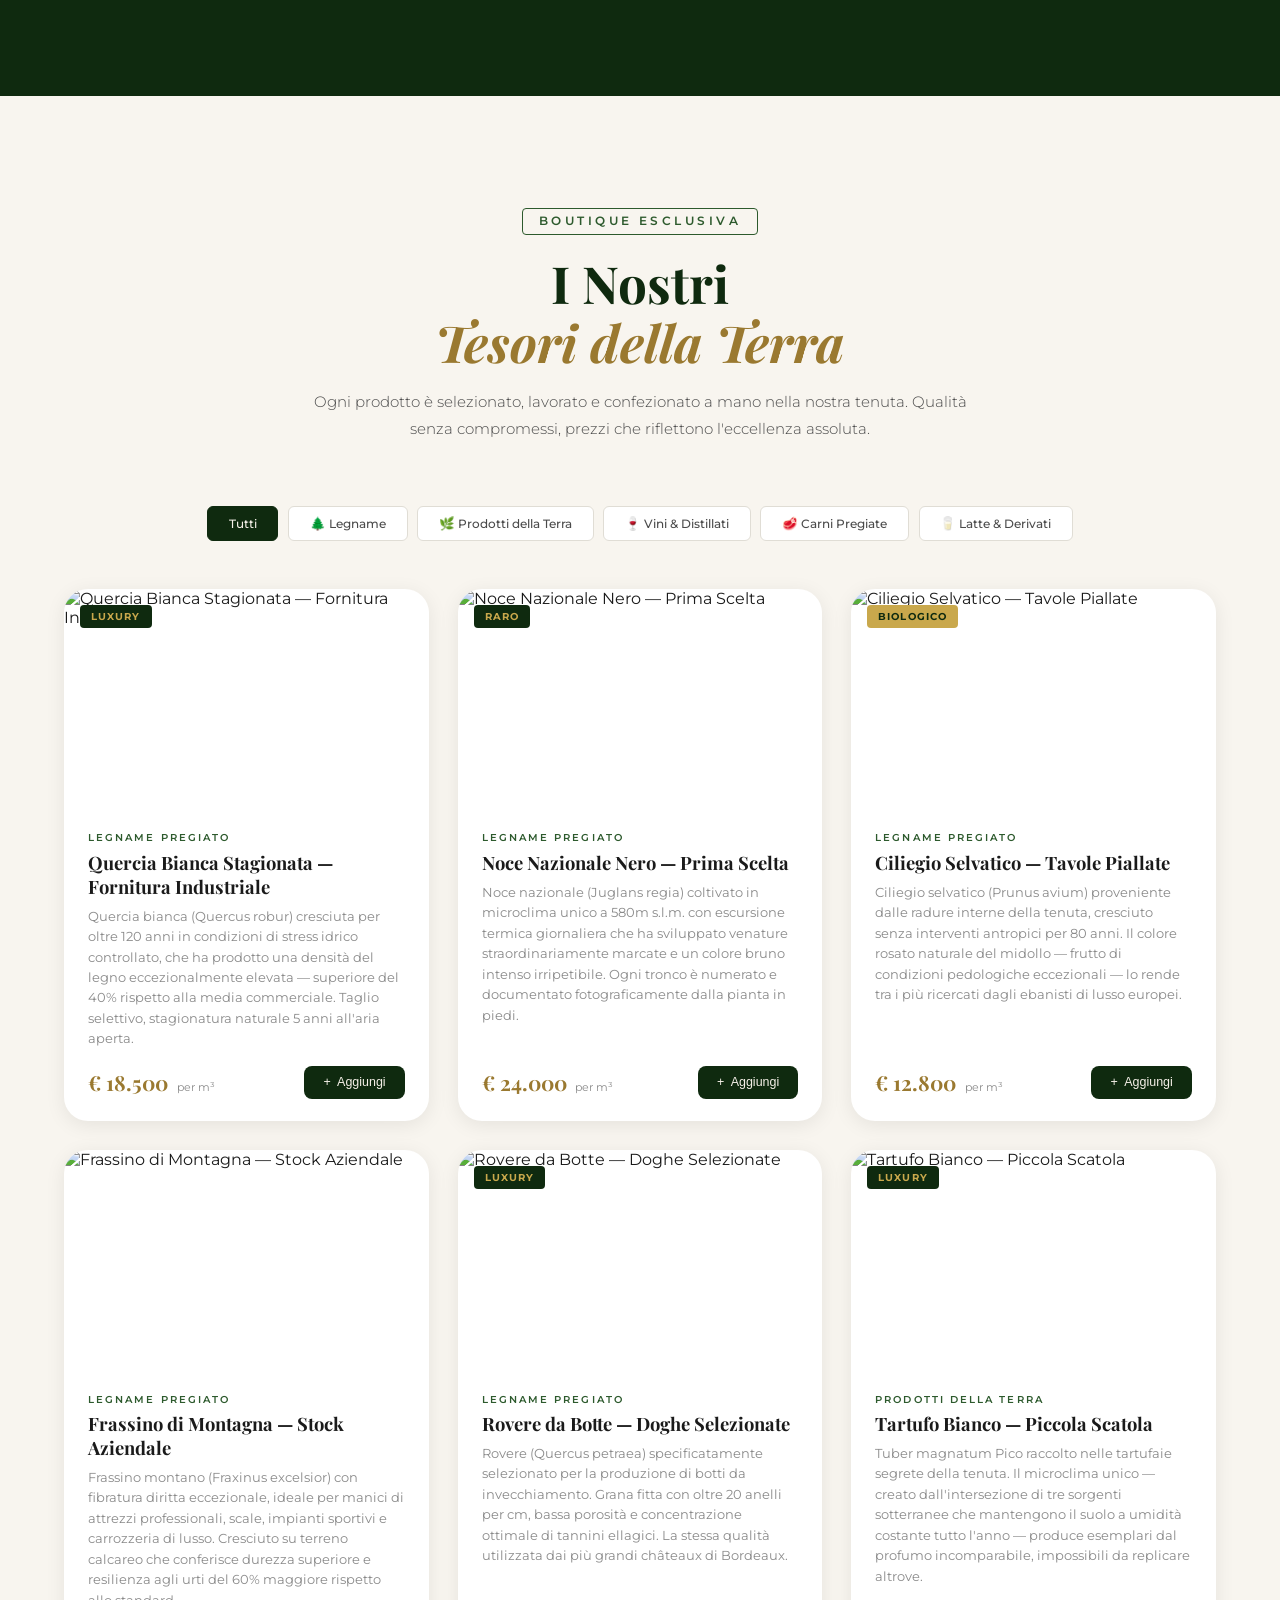
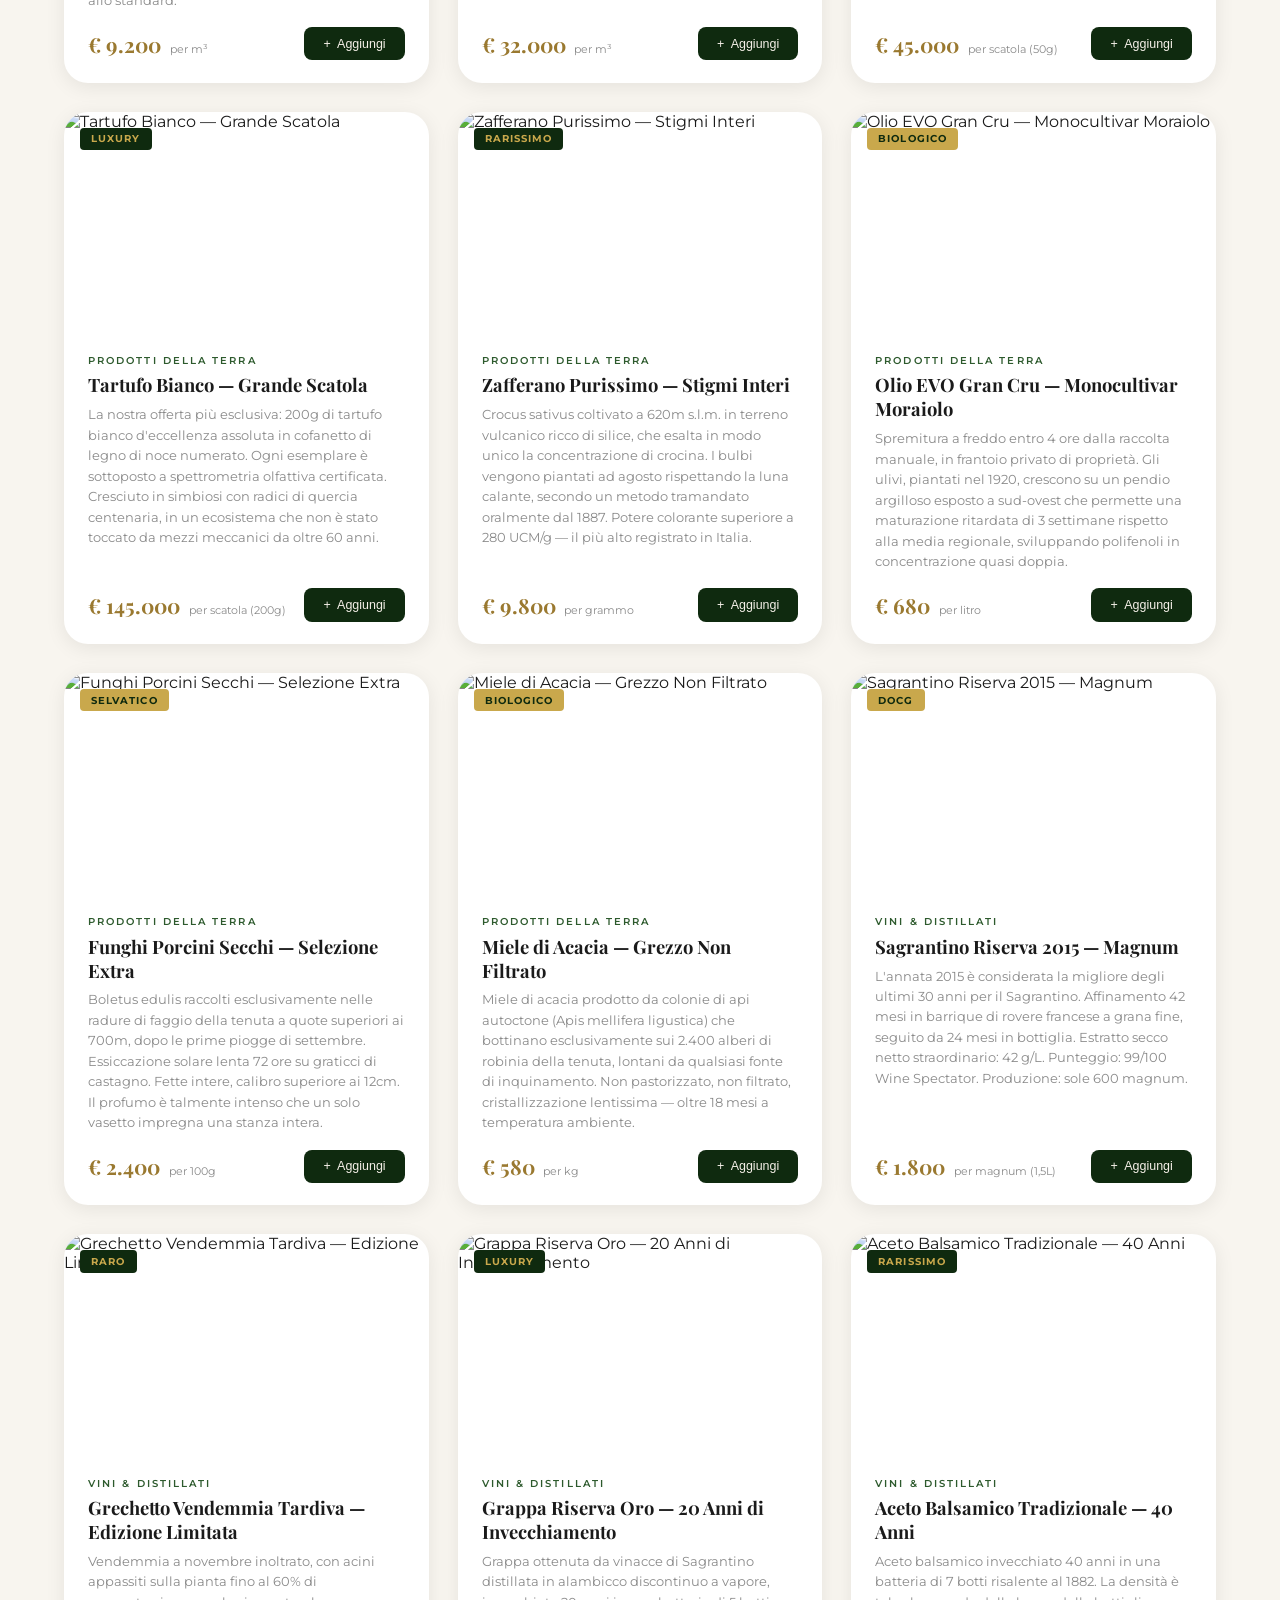
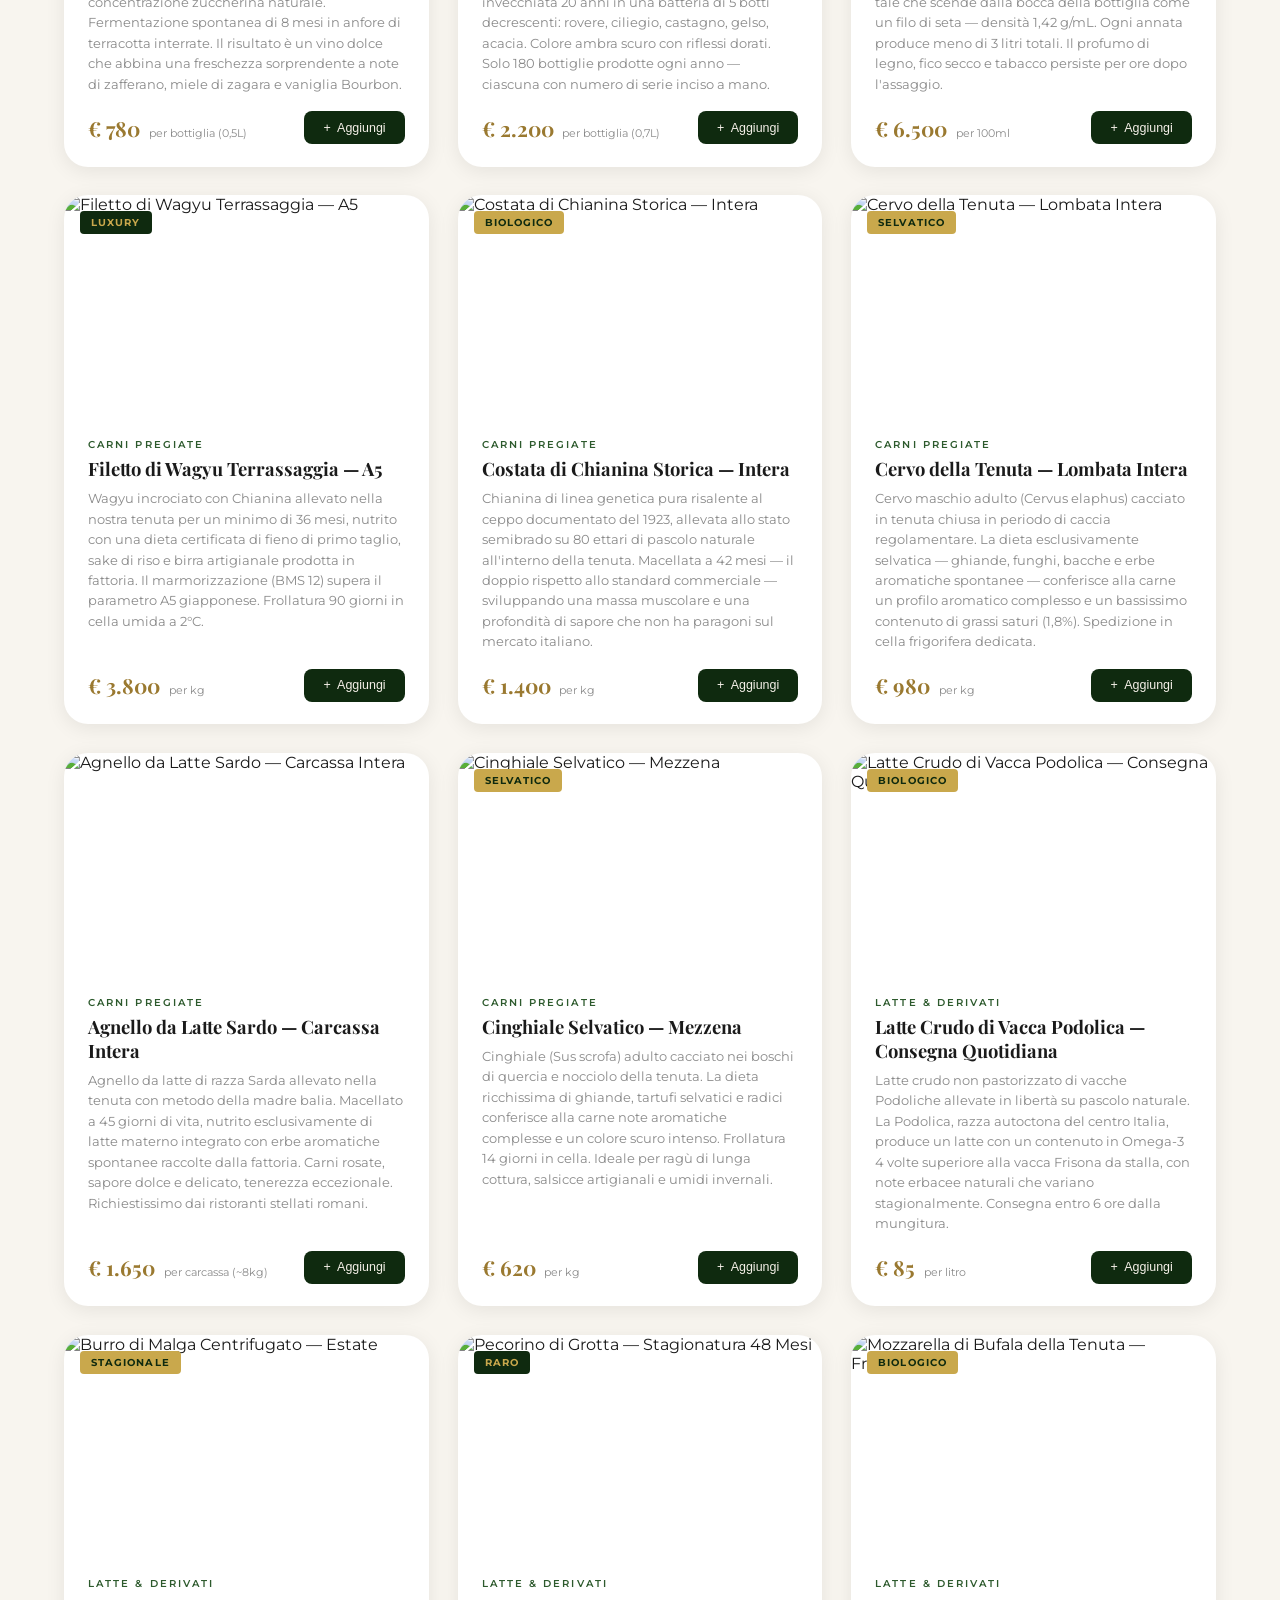
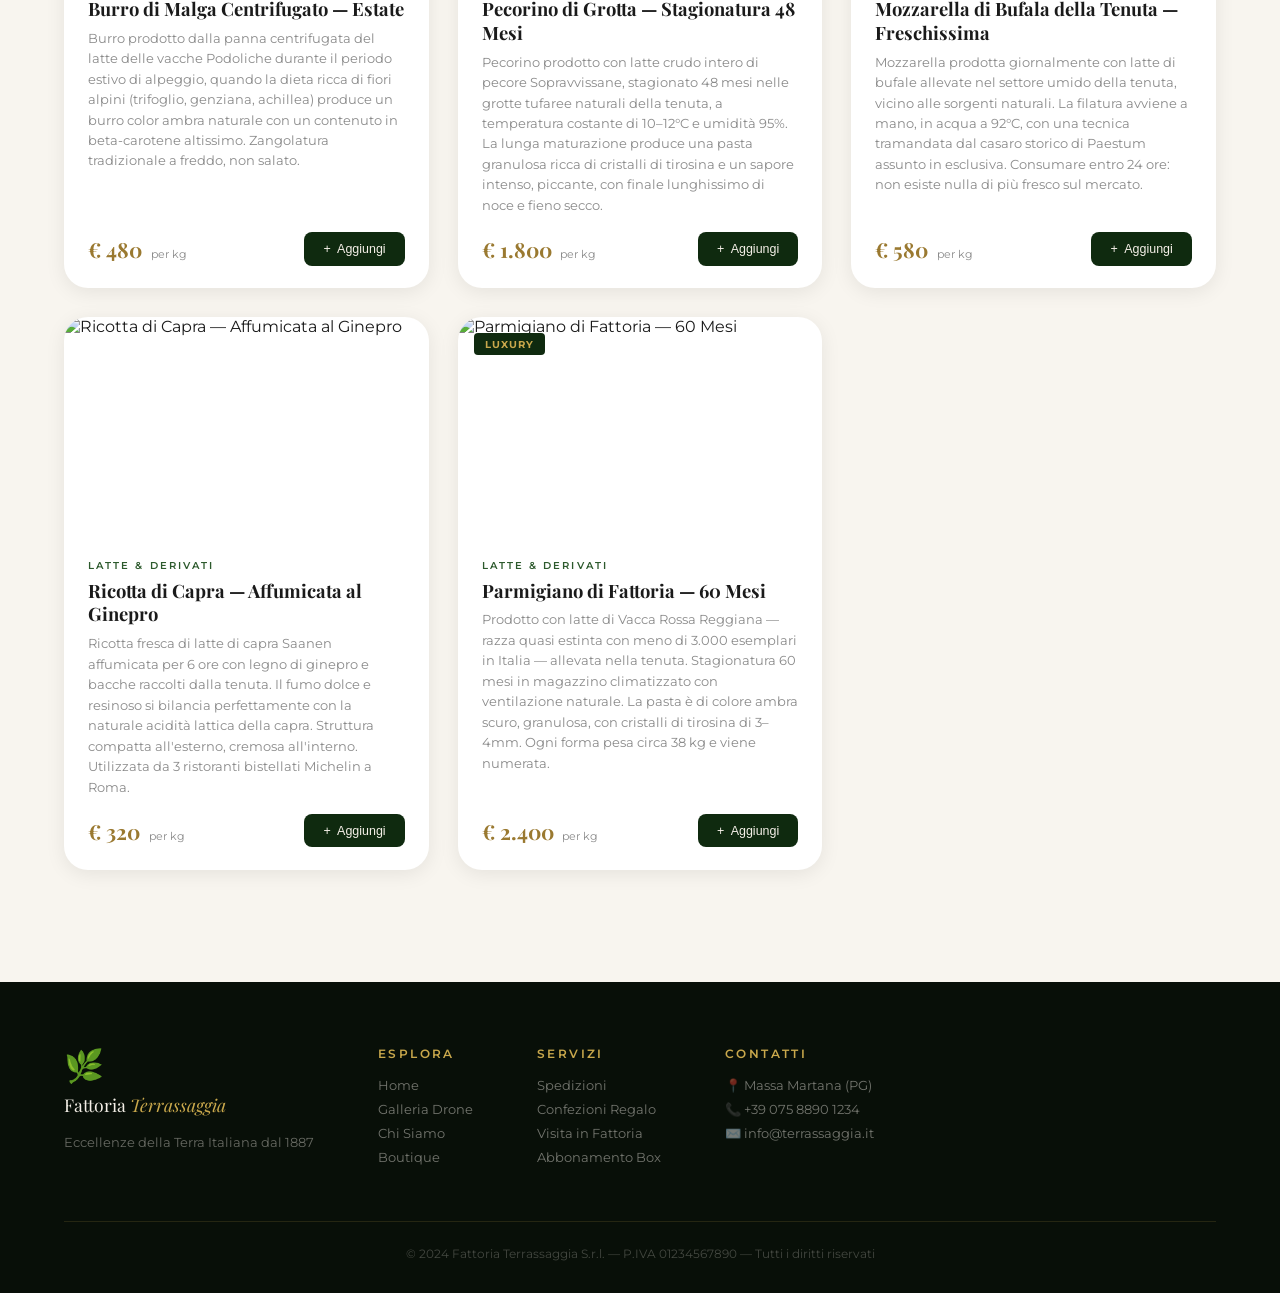
==== commit 338877c7: "Aggiornamento completo: listino B2B, foto reali, UI - 26 prodotti in 5 categorie (legname, terra, vi" ====
--- a/index.html
+++ b/index.html
@@ -211,11 +211,11 @@
 
   <div class="shop-filters reveal-up">
     <button class="filter-btn active" data-filter="all">Tutti</button>
-    <button class="filter-btn" data-filter="tartufi">Tartufi</button>
-    <button class="filter-btn" data-filter="oli">Oli & Condimenti</button>
-    <button class="filter-btn" data-filter="formaggi">Formaggi & Salumi</button>
-    <button class="filter-btn" data-filter="vini">Vini & Spirits</button>
-    <button class="filter-btn" data-filter="spezie">Spezie & Rarità</button>
+    <button class="filter-btn" data-filter="legname">🌲 Legname</button>
+    <button class="filter-btn" data-filter="terra">🌿 Prodotti della Terra</button>
+    <button class="filter-btn" data-filter="vini">🍷 Vini & Distillati</button>
+    <button class="filter-btn" data-filter="carni">🥩 Carni Pregiate</button>
+    <button class="filter-btn" data-filter="latte">🥛 Latte & Derivati</button>
   </div>
 
   <div class="products-grid" id="productsGrid"></div>
--- a/style.css
+++ b/style.css
@@ -1188,35 +1188,9 @@
   max-width: 400px;
   padding: 2.5rem;
   text-align: center;
-  background-image: url('cuvullo.jpg');
-  background-size: cover;
-  background-position: center top;
-  position: relative;
-  overflow: hidden;
-}
-.employee-login-modal::before {
-  content: '';
-  position: absolute;
-  inset: 0;
-  background: rgba(0, 0, 0, 0.55);
-  backdrop-filter: blur(2px);
-  z-index: 0;
-}
-.employee-login-modal > * {
-  position: relative;
-  z-index: 1;
 }
 .employee-login-modal .modal-header { border-bottom: none; padding: 0 0 1.5rem; }
-.employee-login-modal .modal-header h2 { color: #fff; text-shadow: 0 2px 8px rgba(0,0,0,0.8); }
-.employee-login-modal .modal-header p  { color: rgba(255,255,255,0.75); }
-.employee-login-modal label { color: #fff !important; }
-.employee-login-modal input {
-  background: rgba(255,255,255,0.15) !important;
-  border: 1px solid rgba(255,255,255,0.35) !important;
-  color: #fff !important;
-}
-.employee-login-modal input::placeholder { color: rgba(255,255,255,0.45); }
-.login-error { color: #ff6b6b; font-size: 0.82rem; margin-top: 0.5rem; font-weight: 600; }
+.login-error { color: #e74c3c; font-size: 0.82rem; margin-top: 0.5rem; }
 
 /* Product detail */
 .product-detail-modal { max-width: 780px; }
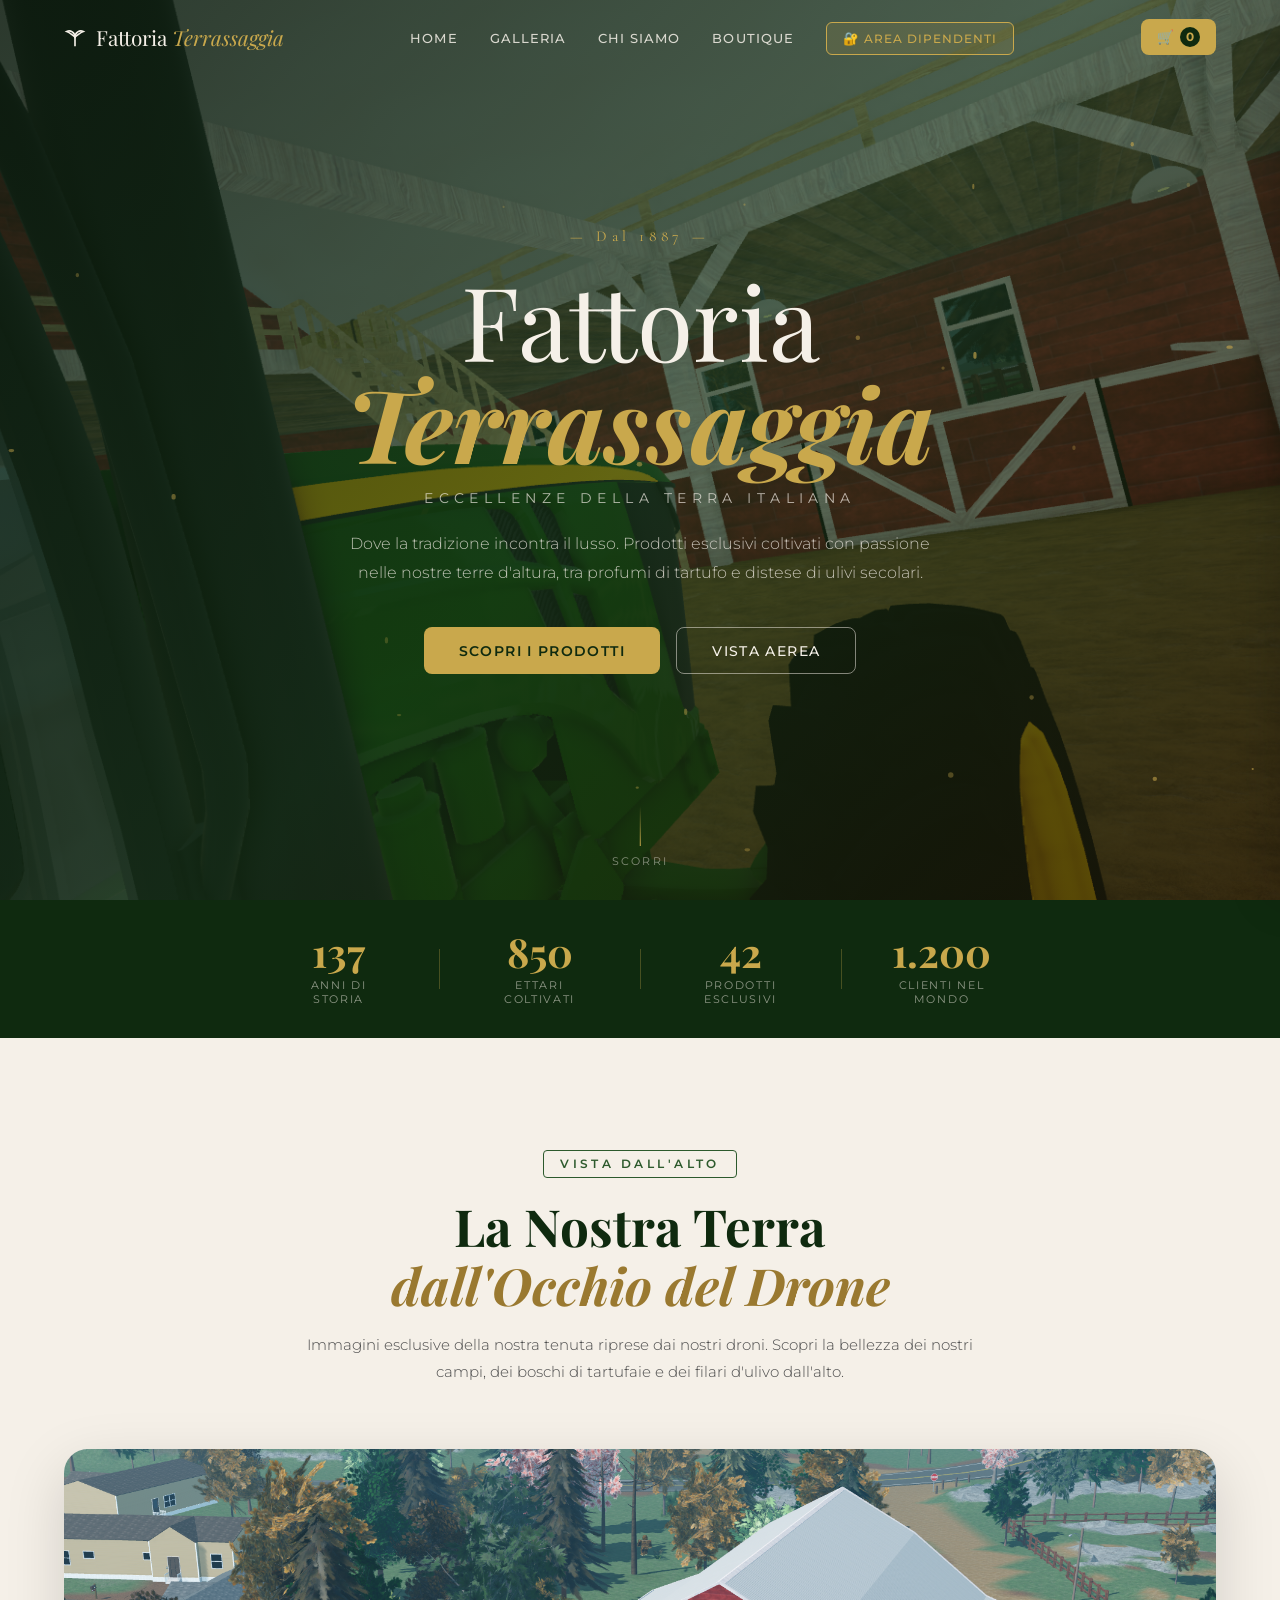
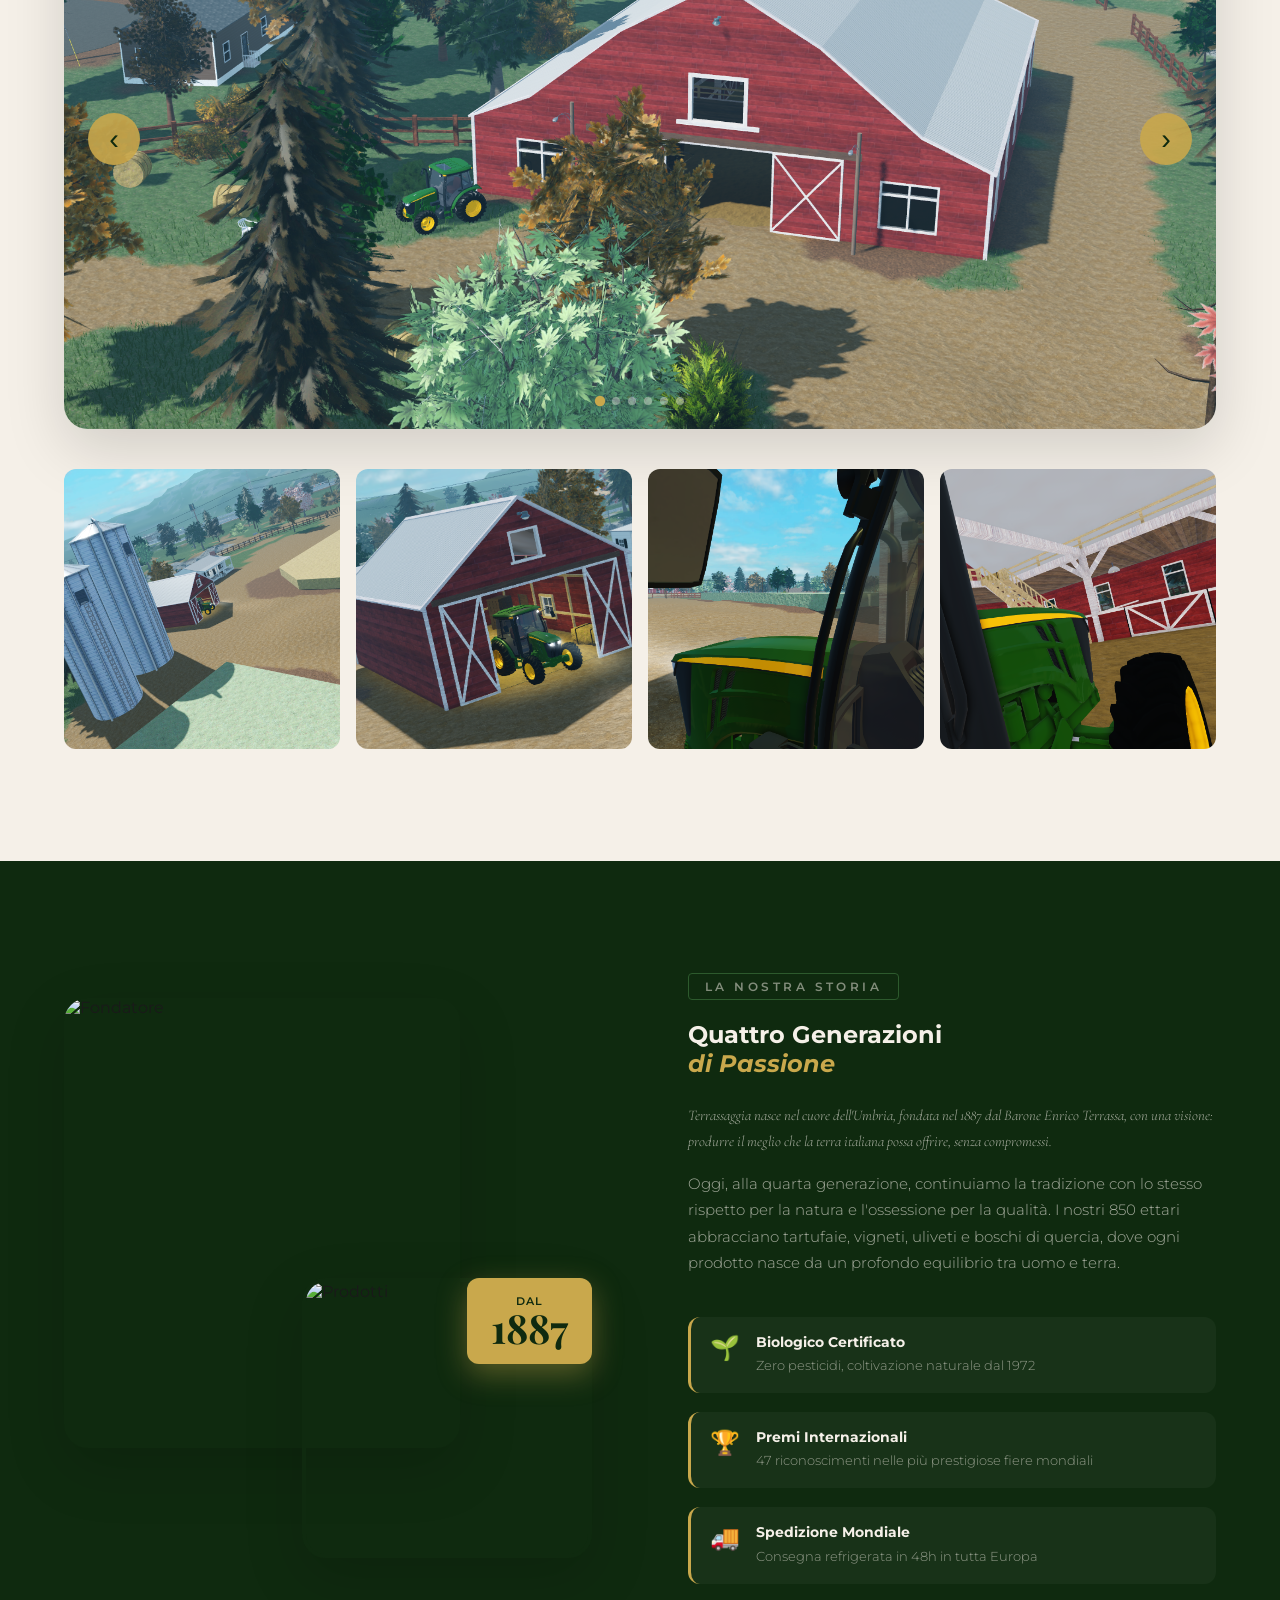
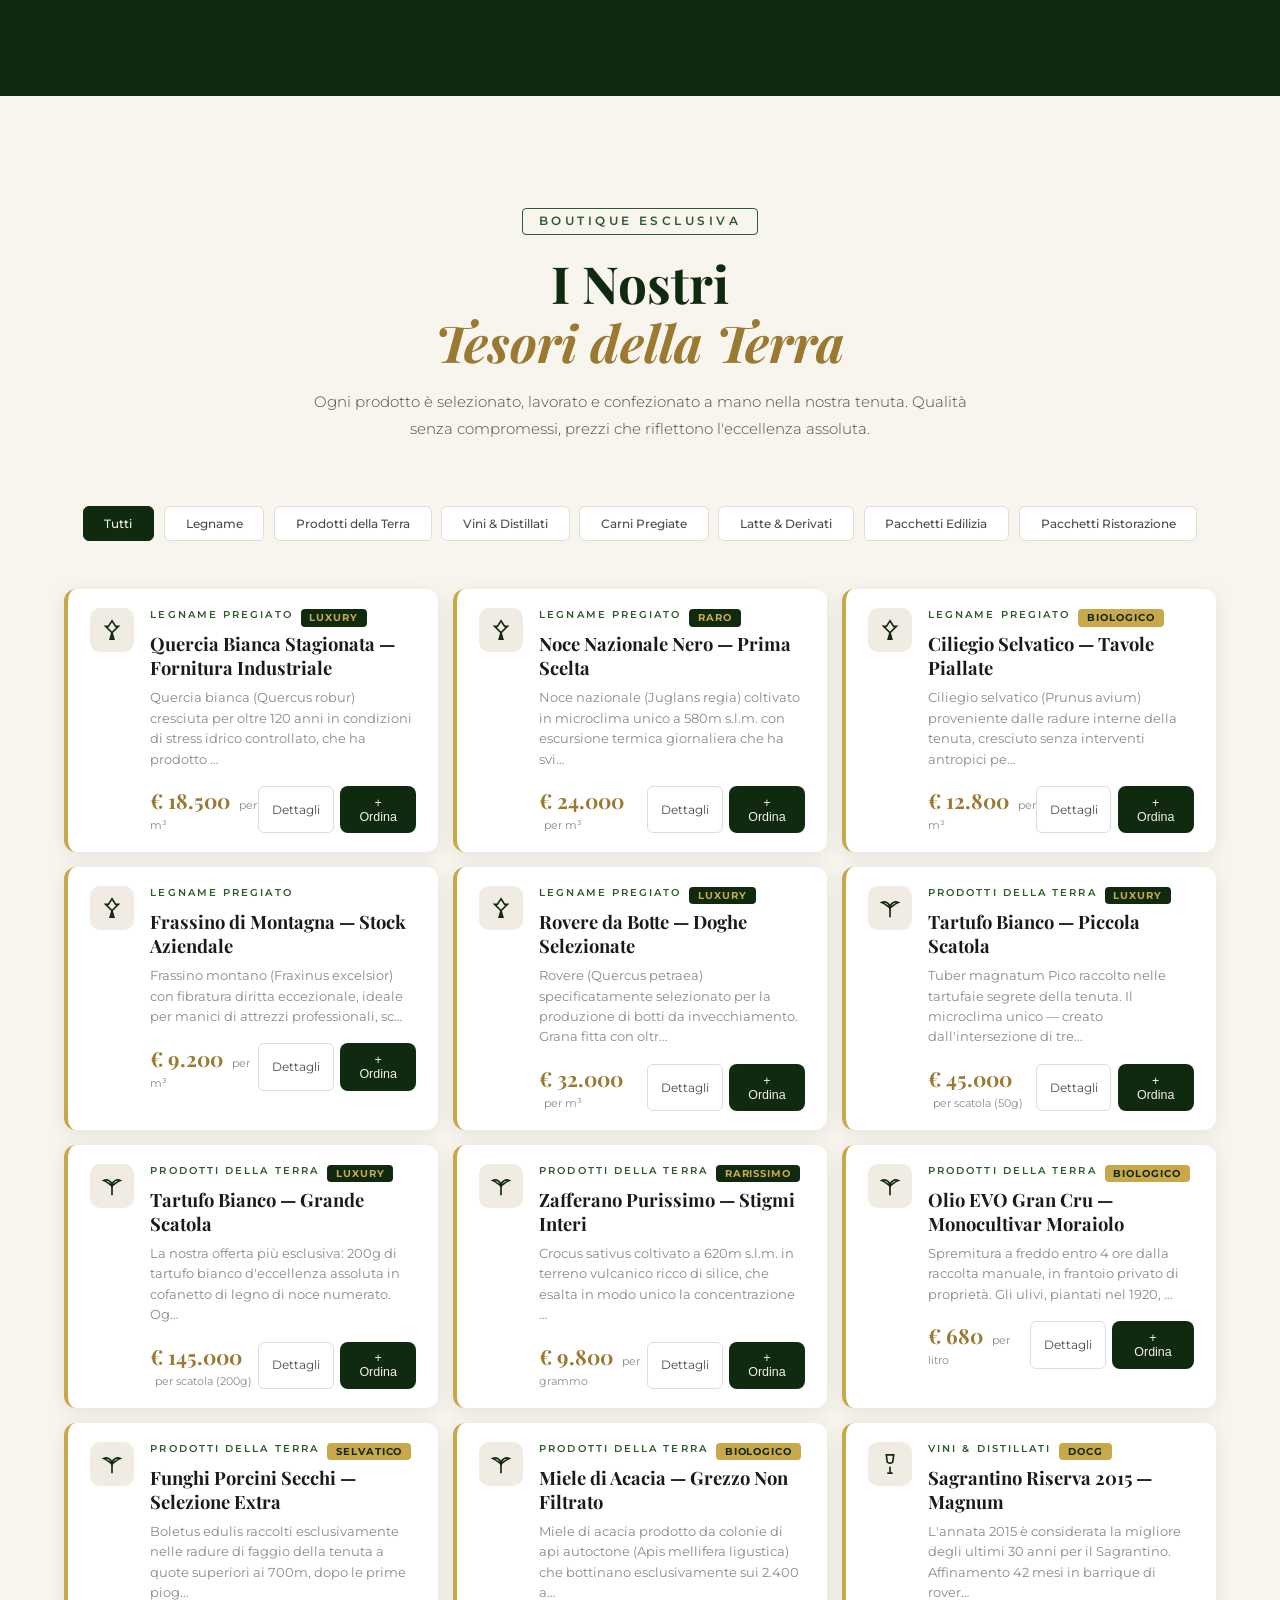
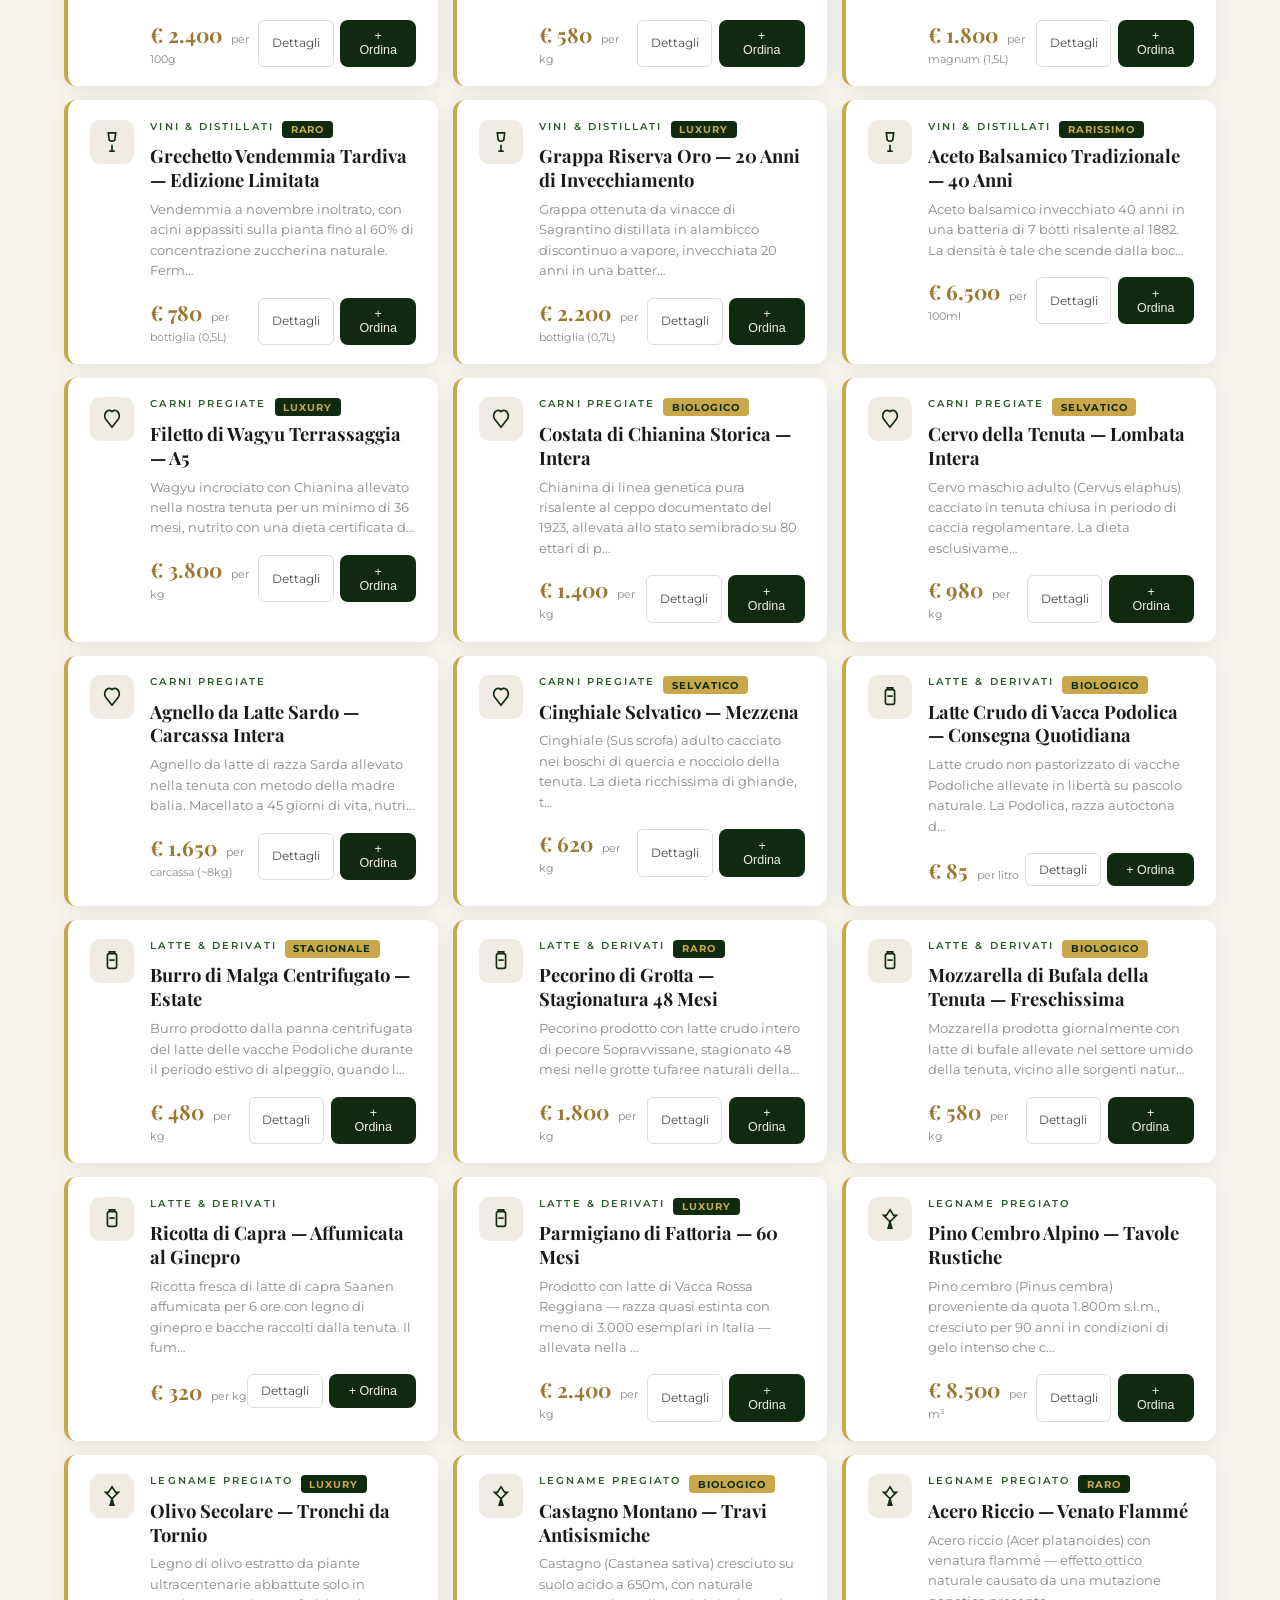
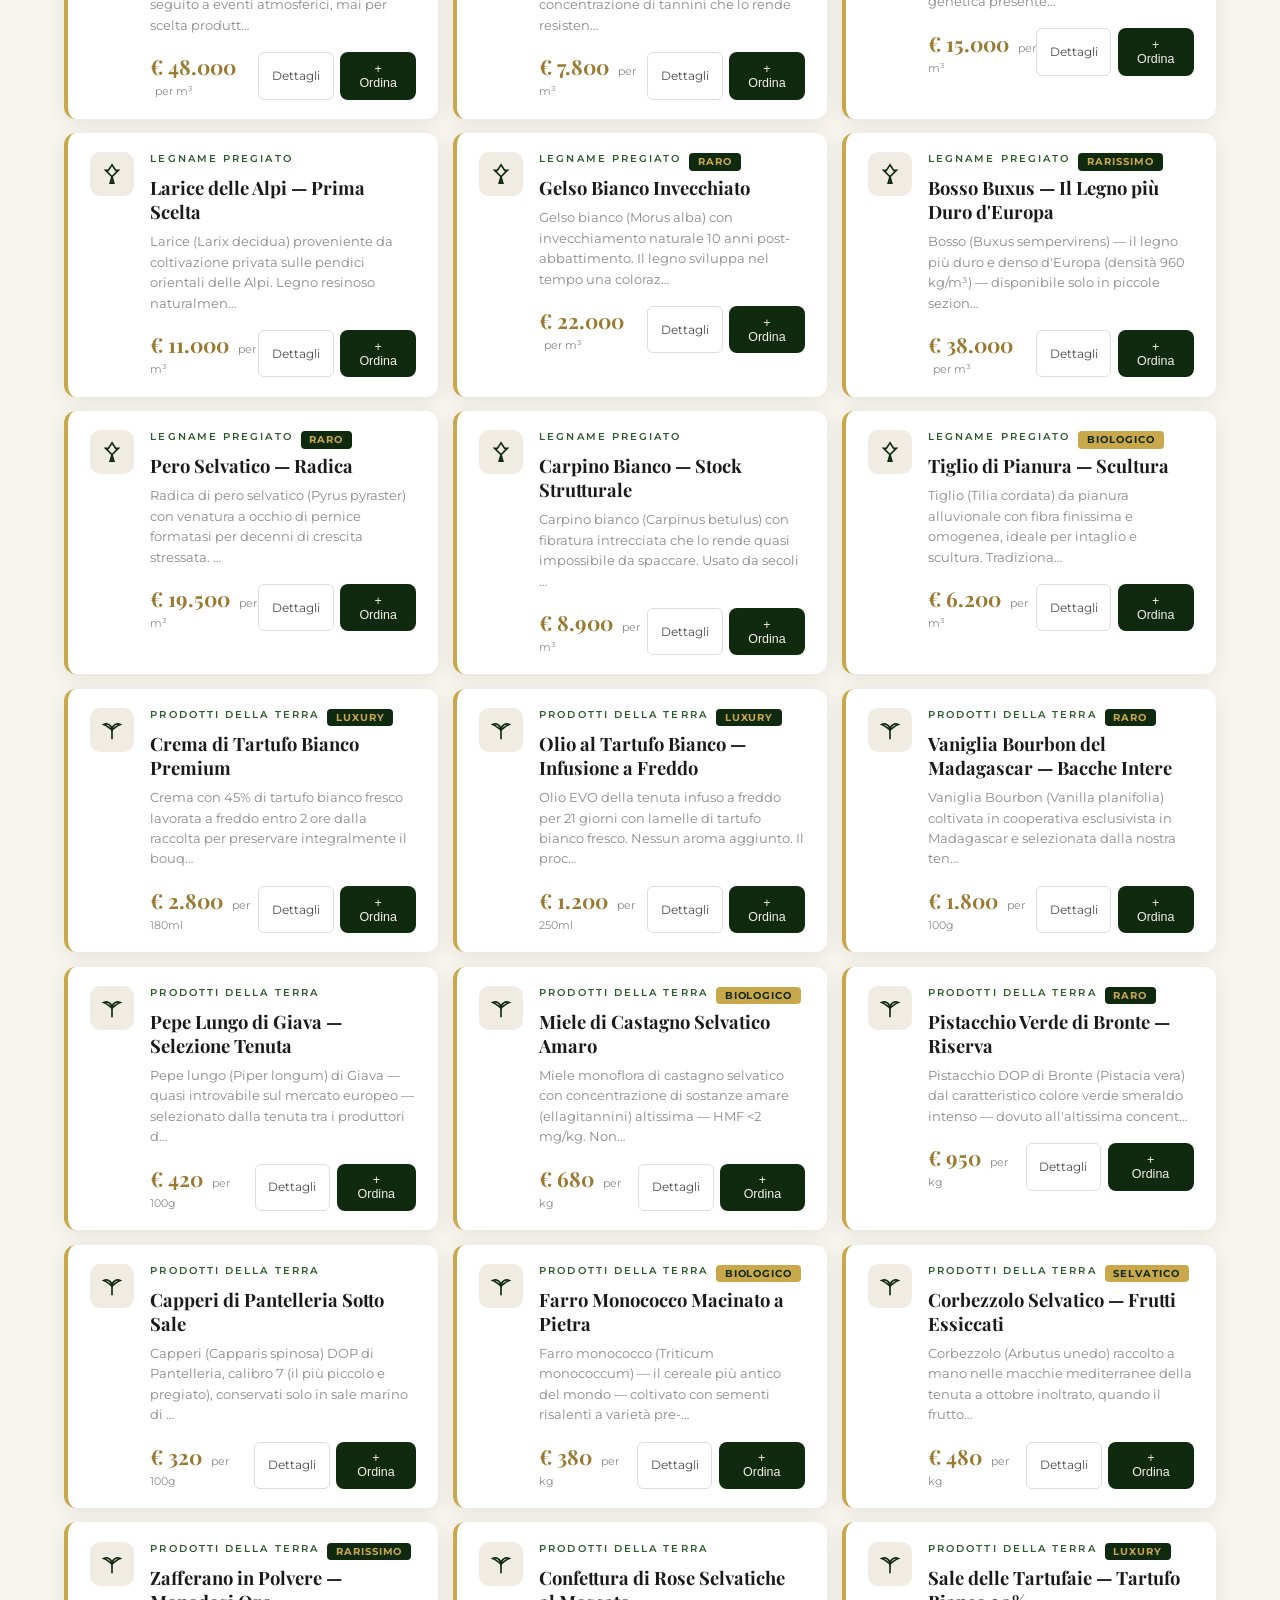
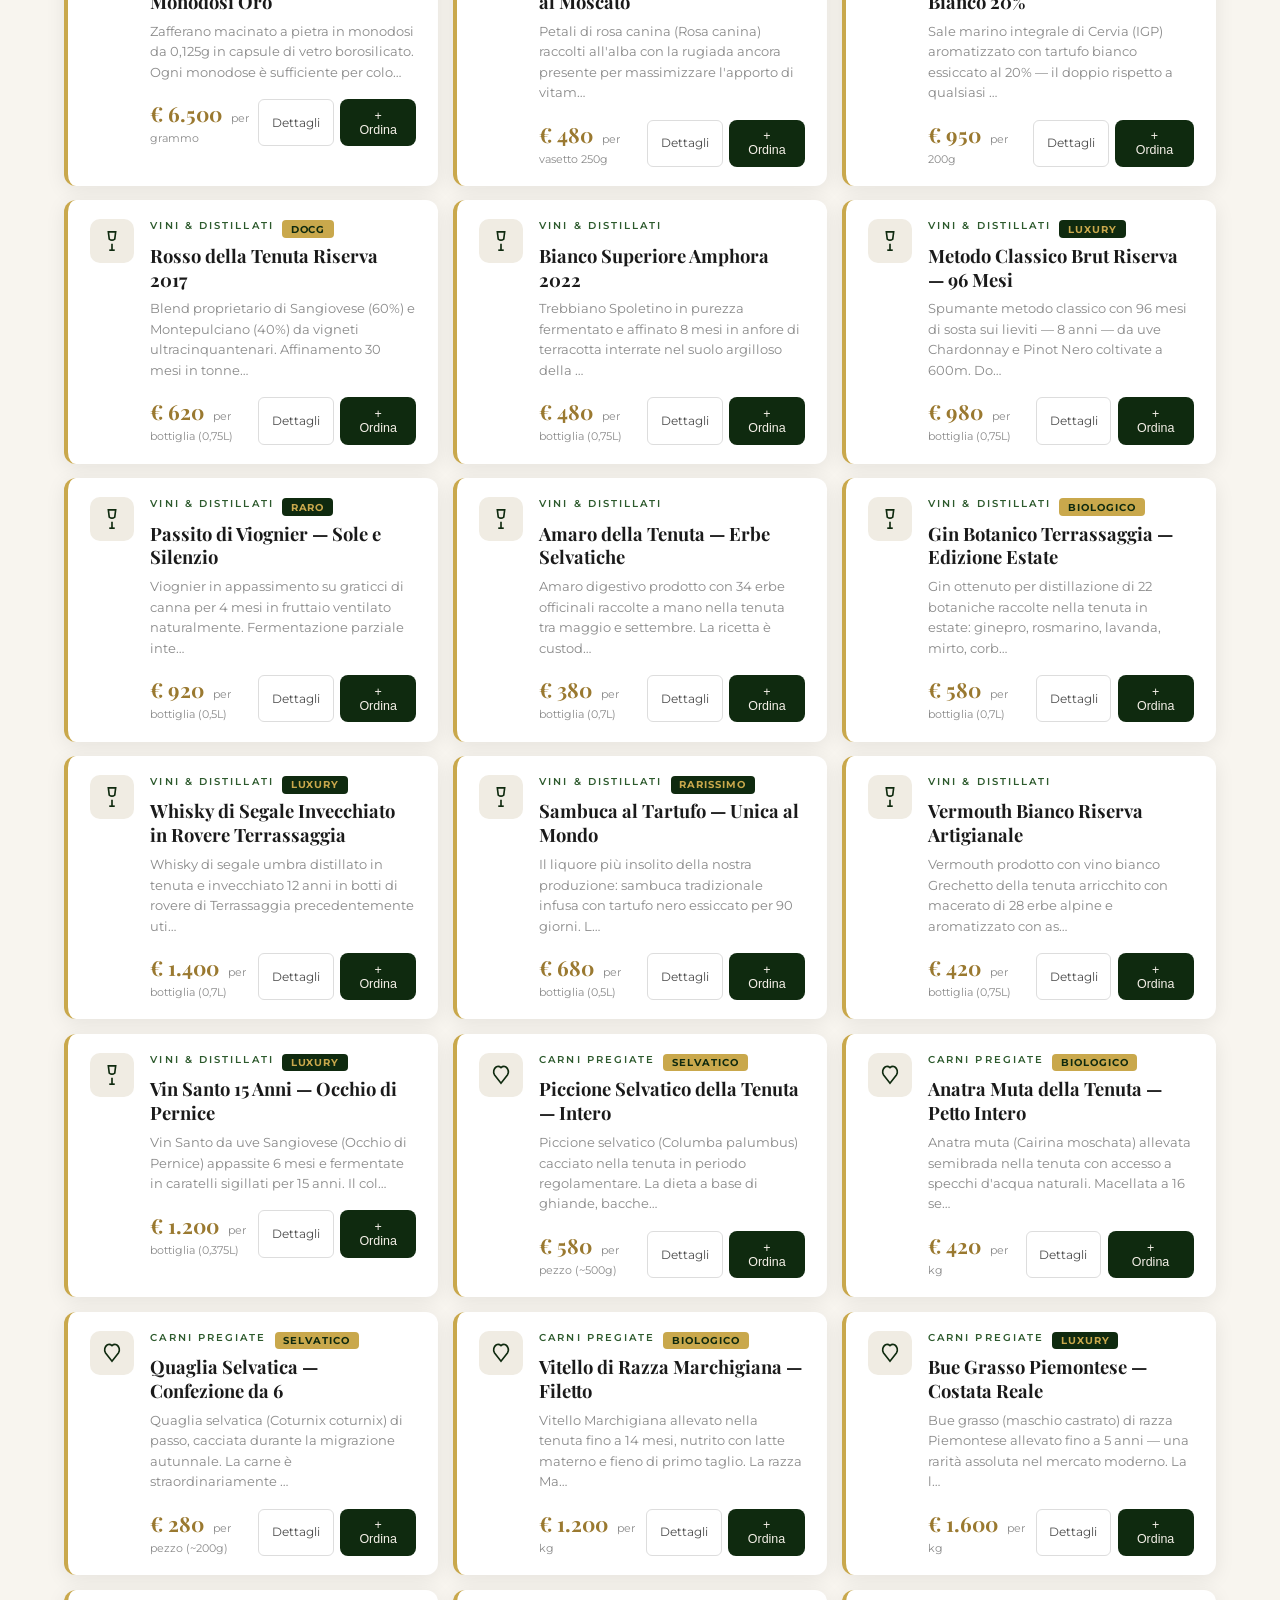
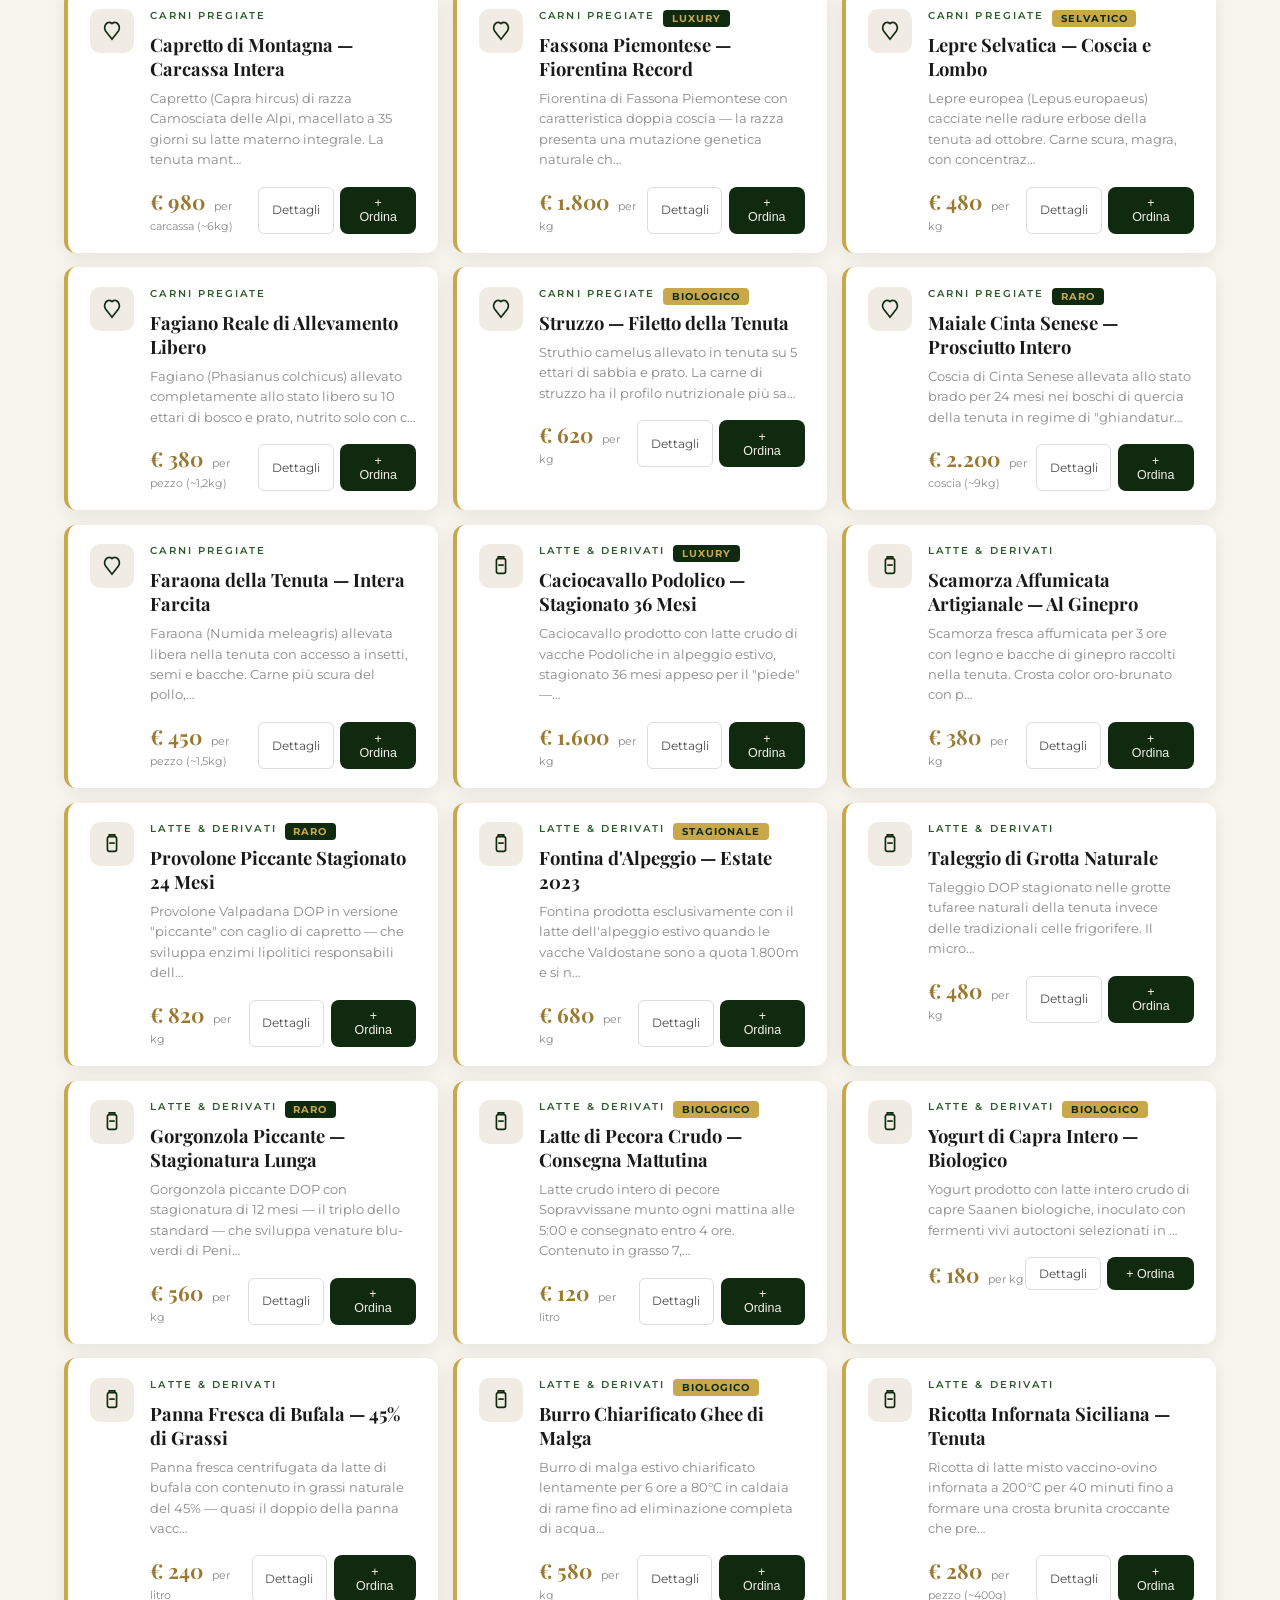
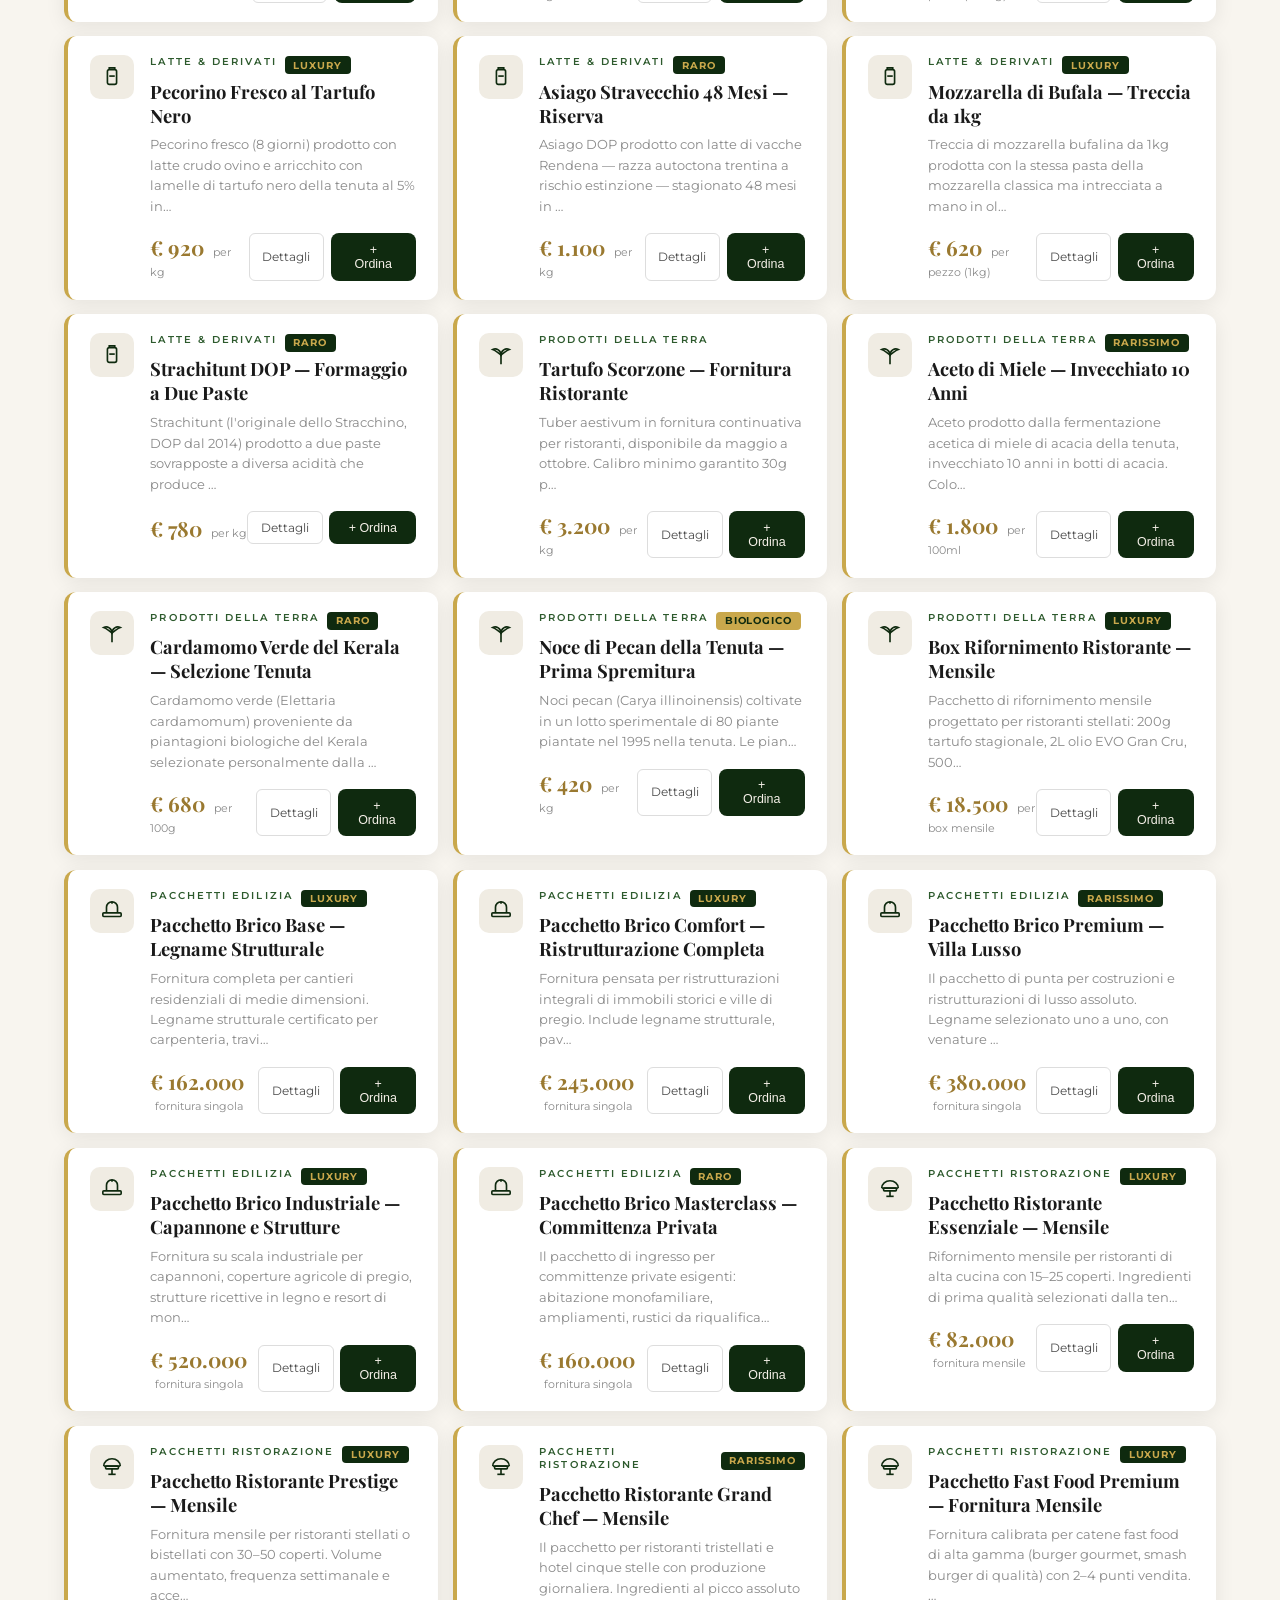
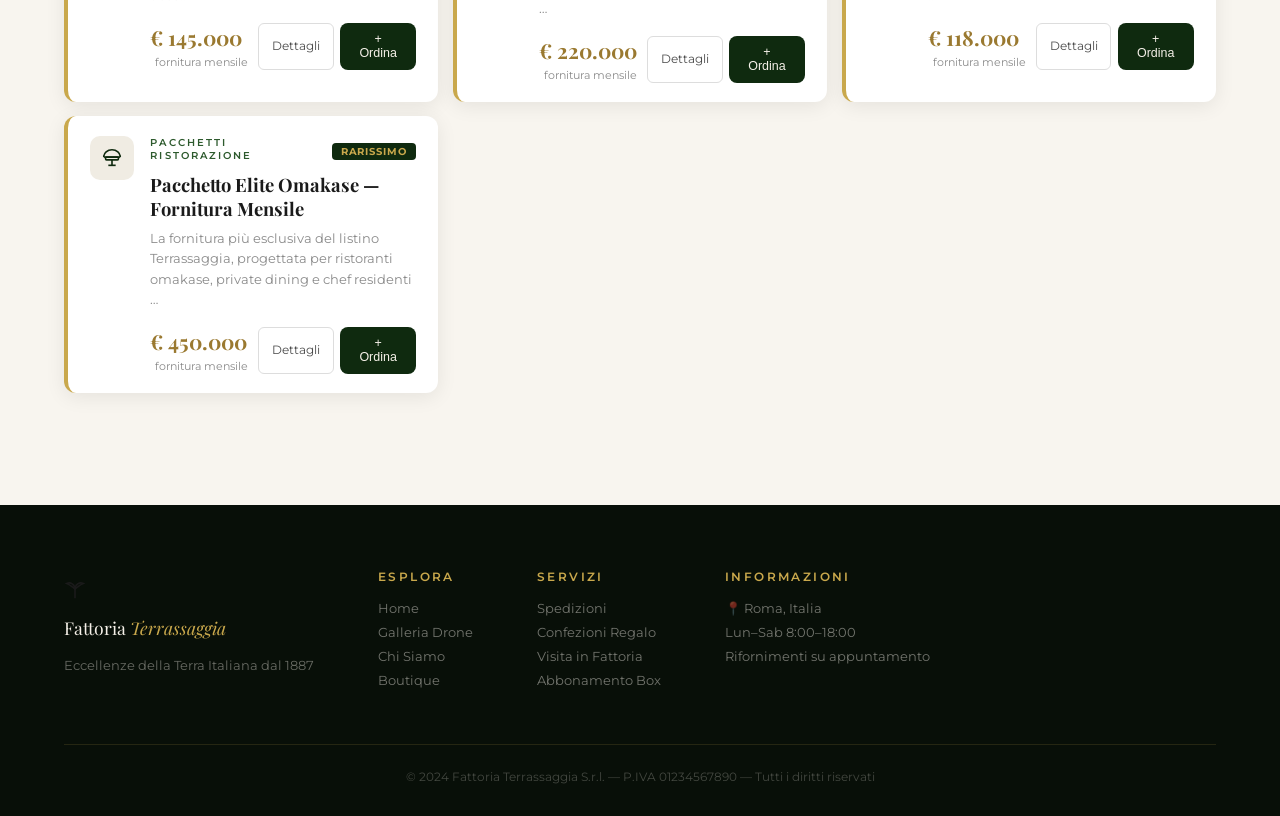
==== commit 2b3099ca: "Icone SVG custom, pacchetti edilizia brico e ristorazione" ====
--- a/index.html
+++ b/index.html
@@ -14,7 +14,7 @@
 <!-- ═══════════════════════════ NAVIGATION ═══════════════════════════ -->
 <nav id="navbar">
   <div class="nav-logo">
-    <span class="logo-icon">🌿</span>
+    <span class="logo-icon"><svg viewBox="0 0 24 24" fill="none" stroke="currentColor" stroke-width="1.8" width="22" height="22"><path d="M12 22V12"/><path d="M12 12C12 7 7 4 3 6c3 1 6 4 9 6z"/><path d="M12 12C12 7 17 4 21 6c-3 1-6 4-9 6z"/></svg></span>
     <span class="logo-text">Fattoria <em>Terrassaggia</em></span>
   </div>
   <ul class="nav-links">
@@ -211,11 +211,13 @@
 
   <div class="shop-filters reveal-up">
     <button class="filter-btn active" data-filter="all">Tutti</button>
-    <button class="filter-btn" data-filter="legname">🌲 Legname</button>
-    <button class="filter-btn" data-filter="terra">🌿 Prodotti della Terra</button>
-    <button class="filter-btn" data-filter="vini">🍷 Vini & Distillati</button>
-    <button class="filter-btn" data-filter="carni">🥩 Carni Pregiate</button>
-    <button class="filter-btn" data-filter="latte">🥛 Latte & Derivati</button>
+    <button class="filter-btn" data-filter="legname">Legname</button>
+    <button class="filter-btn" data-filter="terra">Prodotti della Terra</button>
+    <button class="filter-btn" data-filter="vini">Vini &amp; Distillati</button>
+    <button class="filter-btn" data-filter="carni">Carni Pregiate</button>
+    <button class="filter-btn" data-filter="latte">Latte &amp; Derivati</button>
+    <button class="filter-btn" data-filter="brico">Pacchetti Edilizia</button>
+    <button class="filter-btn" data-filter="ristorazione">Pacchetti Ristorazione</button>
   </div>
 
   <div class="products-grid" id="productsGrid"></div>
@@ -325,7 +327,7 @@
 <footer class="footer">
   <div class="footer-top">
     <div class="footer-brand">
-      <span class="logo-icon">🌿</span>
+      <span class="logo-icon"><svg viewBox="0 0 24 24" fill="none" stroke="currentColor" stroke-width="1.8" width="22" height="22"><path d="M12 22V12"/><path d="M12 12C12 7 7 4 3 6c3 1 6 4 9 6z"/><path d="M12 12C12 7 17 4 21 6c-3 1-6 4-9 6z"/></svg></span>
       <span class="logo-text">Fattoria <em>Terrassaggia</em></span>
       <p>Eccellenze della Terra Italiana dal 1887</p>
     </div>
@@ -349,11 +351,11 @@
         </ul>
       </div>
       <div class="footer-col">
-        <h4>Contatti</h4>
+        <h4>Informazioni</h4>
         <ul>
-          <li>📍 Massa Martana (PG)</li>
-          <li>📞 +39 075 8890 1234</li>
-          <li>✉️ info@terrassaggia.it</li>
+          <li>📍 Roma, Italia</li>
+          <li>Lun–Sab 8:00–18:00</li>
+          <li>Rifornimenti su appuntamento</li>
         </ul>
       </div>
     </div>
--- a/style.css
+++ b/style.css
@@ -753,62 +753,79 @@
 
 .products-grid {
   display: grid;
-  grid-template-columns: repeat(auto-fill, minmax(280px, 1fr));
-  gap: 1.8rem;
+  grid-template-columns: repeat(auto-fill, minmax(360px, 1fr));
+  gap: 0.9rem;
   max-width: 1400px;
   margin: 0 auto;
 }
 
+/* ── Card senza foto (listino) ── */
 .product-card {
   background: white;
-  border-radius: var(--radius-lg);
-  overflow: hidden;
+  border-radius: var(--radius);
   box-shadow: var(--shadow-sm);
-  transition: all 0.4s;
-  cursor: pointer;
+  transition: all 0.3s;
   position: relative;
   display: flex;
-  flex-direction: column;
+  flex-direction: row;
+  align-items: flex-start;
+  gap: 1rem;
+  padding: 1.2rem 1.4rem;
+  border-left: 4px solid var(--gold);
 }
 .product-card:hover {
-  transform: translateY(-8px);
-  box-shadow: 0 30px 60px rgba(0,0,0,0.12);
-}
-
+  transform: translateY(-3px);
+  box-shadow: 0 12px 35px rgba(0,0,0,0.1);
+  border-left-color: var(--green-dark);
+}
 .product-card.hidden { display: none; }
 
-.product-img-wrap {
-  position: relative;
-  overflow: hidden;
-  height: 220px;
-}
-.product-img-wrap img {
-  width: 100%; height: 100%;
-  object-fit: cover;
-  transition: transform 0.5s;
-}
-.product-card:hover .product-img-wrap img { transform: scale(1.06); }
+.pcard-icon {
+  flex-shrink: 0;
+  width: 44px; height: 44px;
+  background: #f0ece3;
+  border-radius: 10px;
+  display: flex; align-items: center; justify-content: center;
+  color: var(--green-dark);
+}
+.pcard-icon svg {
+  width: 22px; height: 22px;
+  stroke: var(--green-dark);
+}
+.pcard-body { flex: 1; min-width: 0; }
+.pcard-top {
+  display: flex;
+  align-items: center;
+  gap: 0.5rem;
+  margin-bottom: 0.3rem;
+}
 
 .product-badge {
-  position: absolute;
-  top: 1rem; left: 1rem;
   background: var(--gold);
   color: var(--green-dark);
-  font-size: 0.65rem;
+  font-size: 0.6rem;
   font-weight: 700;
   letter-spacing: 0.1em;
   text-transform: uppercase;
-  padding: 0.3rem 0.7rem;
+  padding: 0.2rem 0.55rem;
   border-radius: 4px;
+  flex-shrink: 0;
 }
 .product-badge.luxury { background: var(--green-dark); color: var(--gold); }
 
-.product-info {
-  padding: 1.4rem 1.5rem;
-  flex: 1;
-  display: flex;
-  flex-direction: column;
-}
+.pcard-actions { display: flex; gap: 0.4rem; }
+.btn-detail {
+  background: transparent;
+  border: 1px solid #ddd;
+  color: var(--text-mid);
+  padding: 0.45rem 0.8rem;
+  border-radius: 6px;
+  font-size: 0.72rem;
+  font-family: 'Montserrat', sans-serif;
+  cursor: pointer;
+  transition: all 0.2s;
+}
+.btn-detail:hover { border-color: var(--green); color: var(--green); }
 .product-cat {
   font-size: 0.65rem;
   font-weight: 600;
@@ -1193,10 +1210,9 @@
 .login-error { color: #e74c3c; font-size: 0.82rem; margin-top: 0.5rem; }
 
 /* Product detail */
-.product-detail-modal { max-width: 780px; }
-.product-detail-inner { display: grid; grid-template-columns: 1fr 1fr; }
-.product-detail-img { height: 380px; }
-.product-detail-img img { width: 100%; height: 100%; object-fit: cover; border-radius: var(--radius-lg) 0 0 var(--radius-lg); }
+.product-detail-modal { max-width: 620px; }
+.product-detail-inner { display: block; }
+.product-detail-img { display: none; }
 .product-detail-info { padding: 2.5rem; }
 .product-detail-info .product-cat { font-size: 0.7rem; font-weight: 600; letter-spacing: 0.2em; text-transform: uppercase; color: var(--green-mid); margin-bottom: 0.5rem; }
 .product-detail-info h2 { font-family: 'Playfair Display', serif; font-size: 1.7rem; color: var(--green-dark); margin-bottom: 0.5rem; }
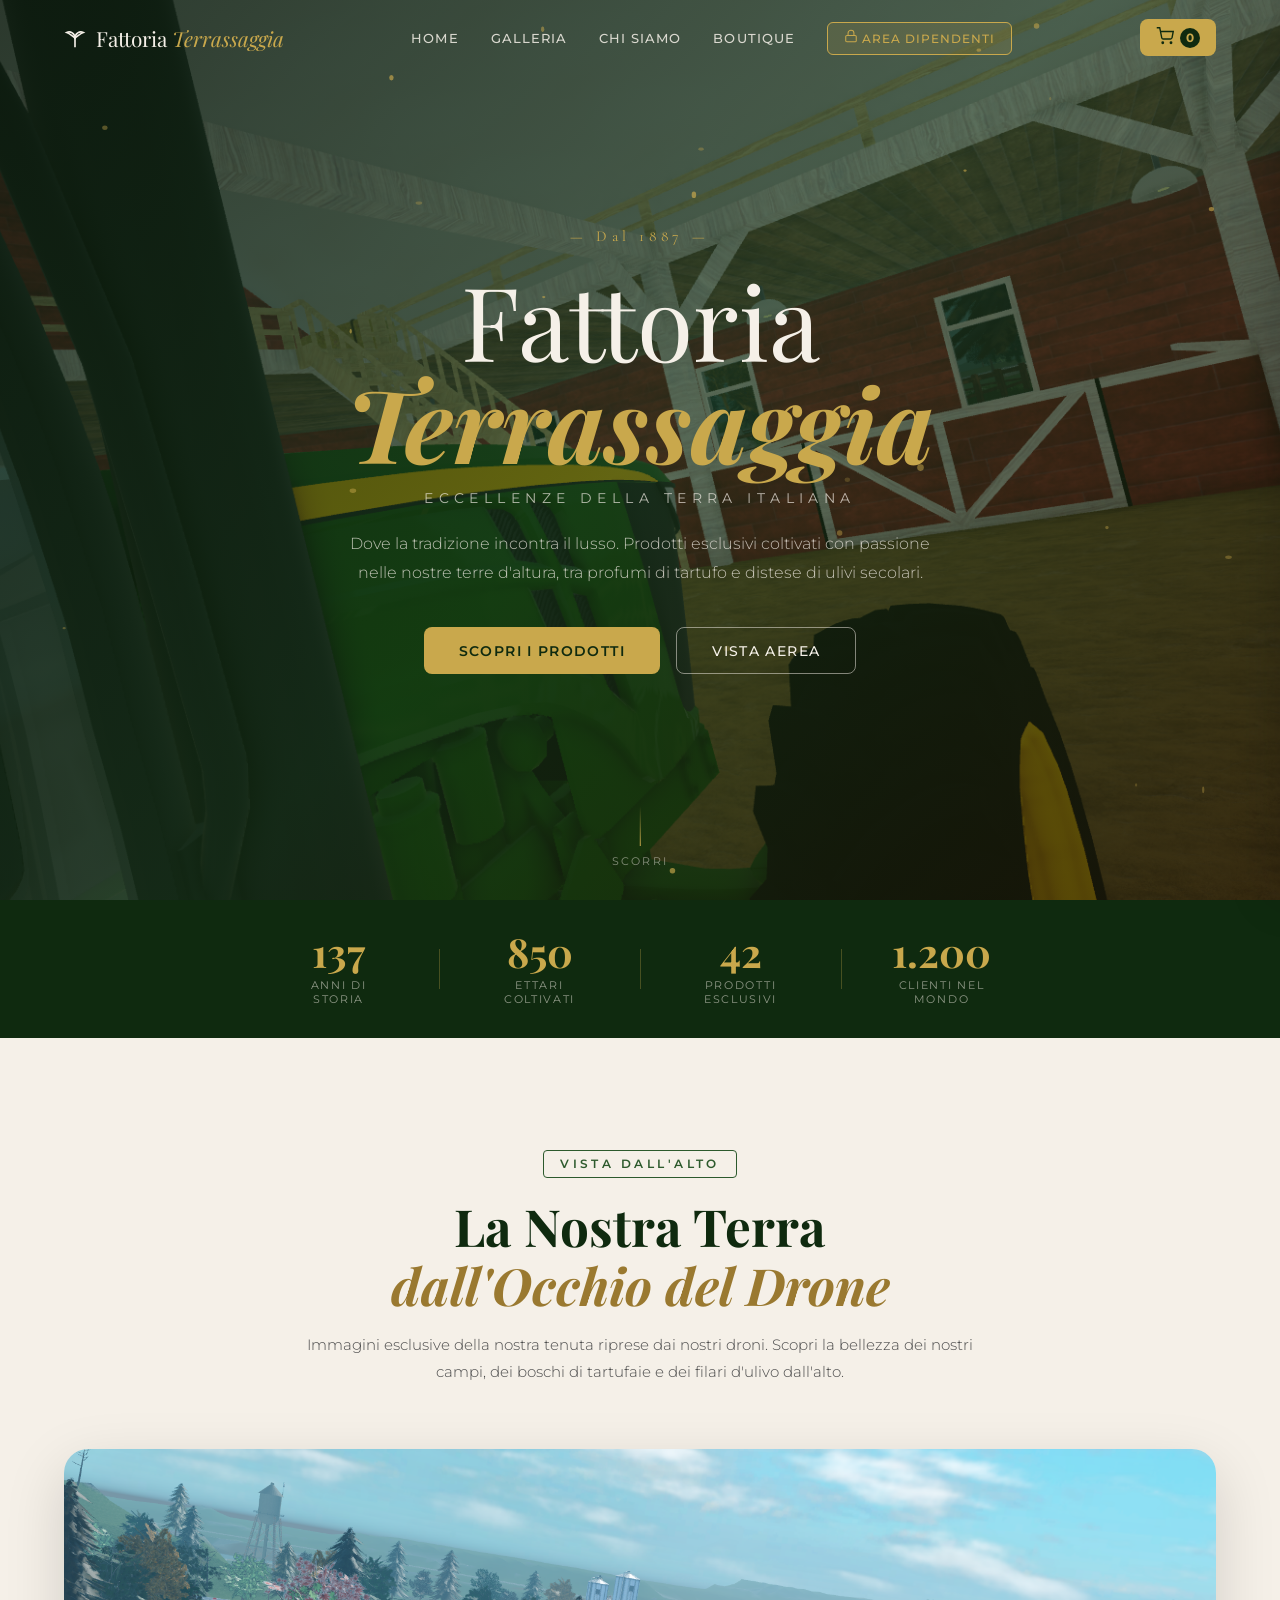
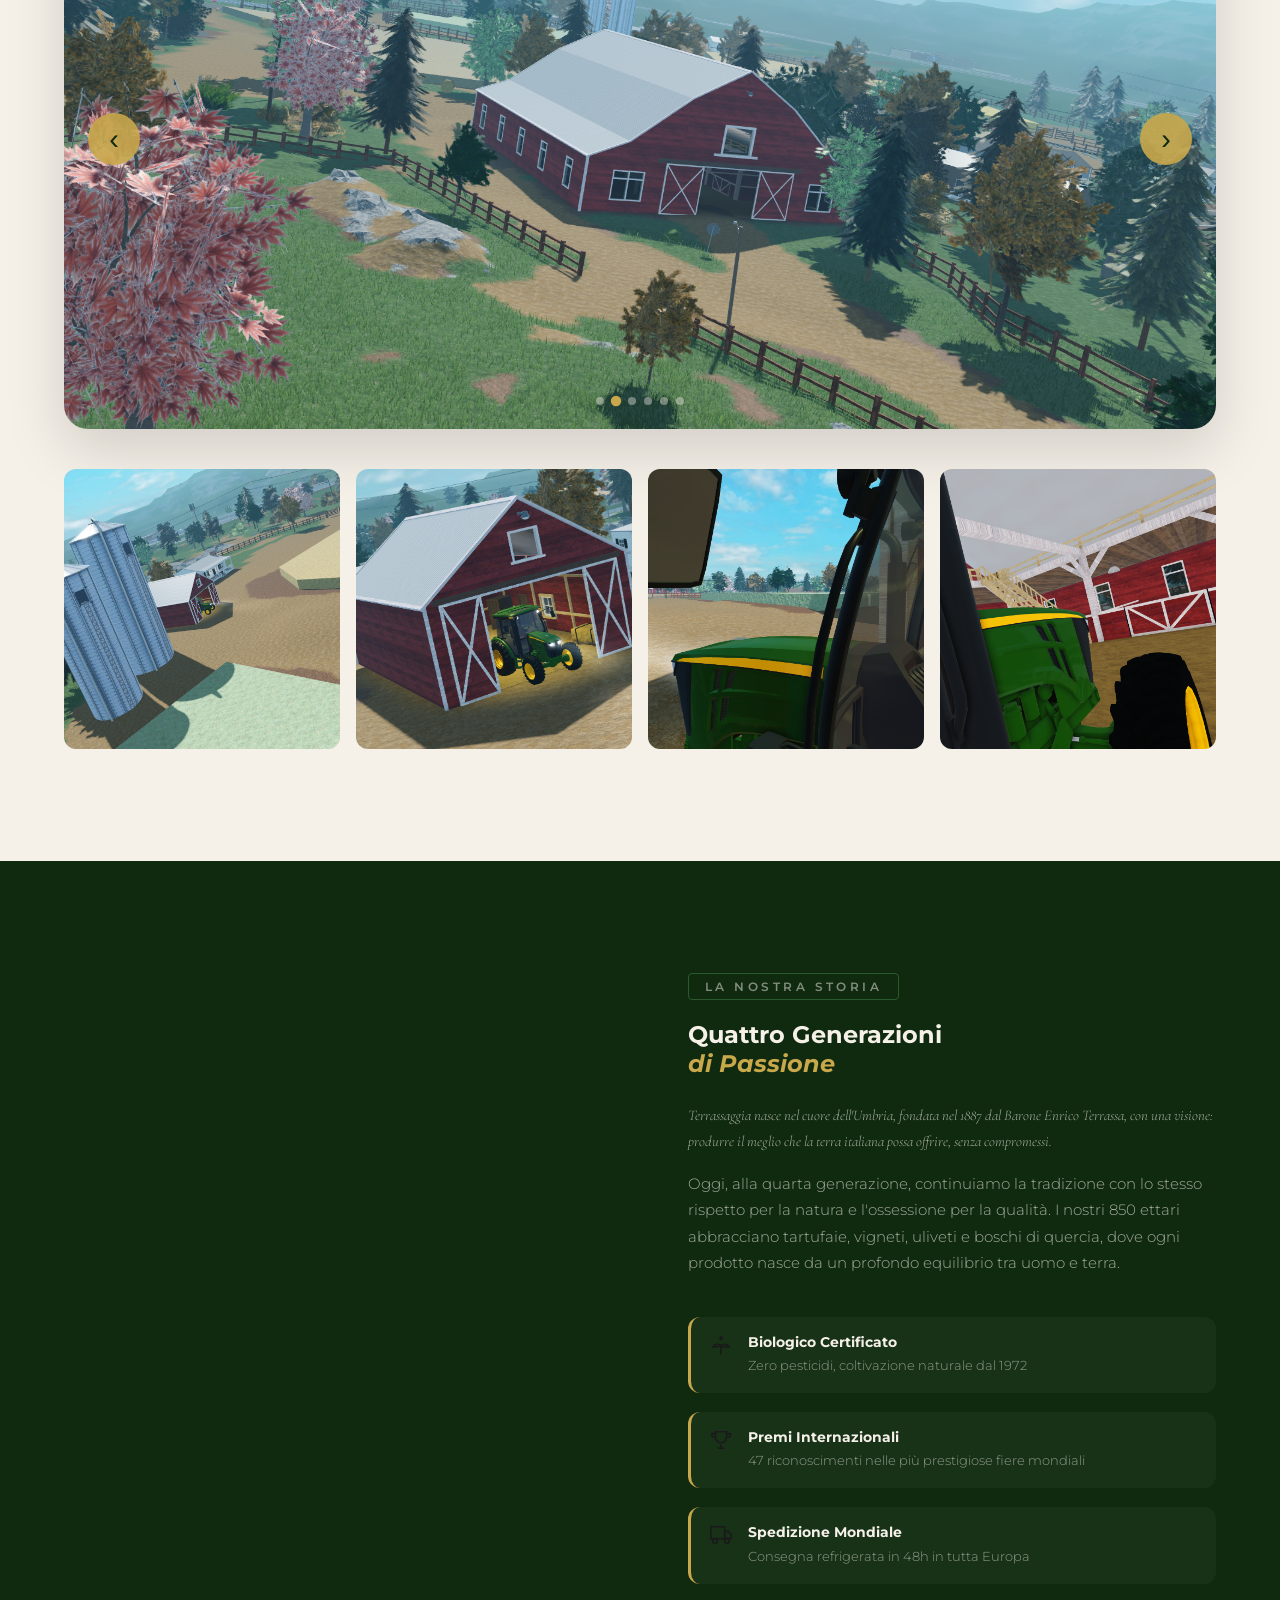
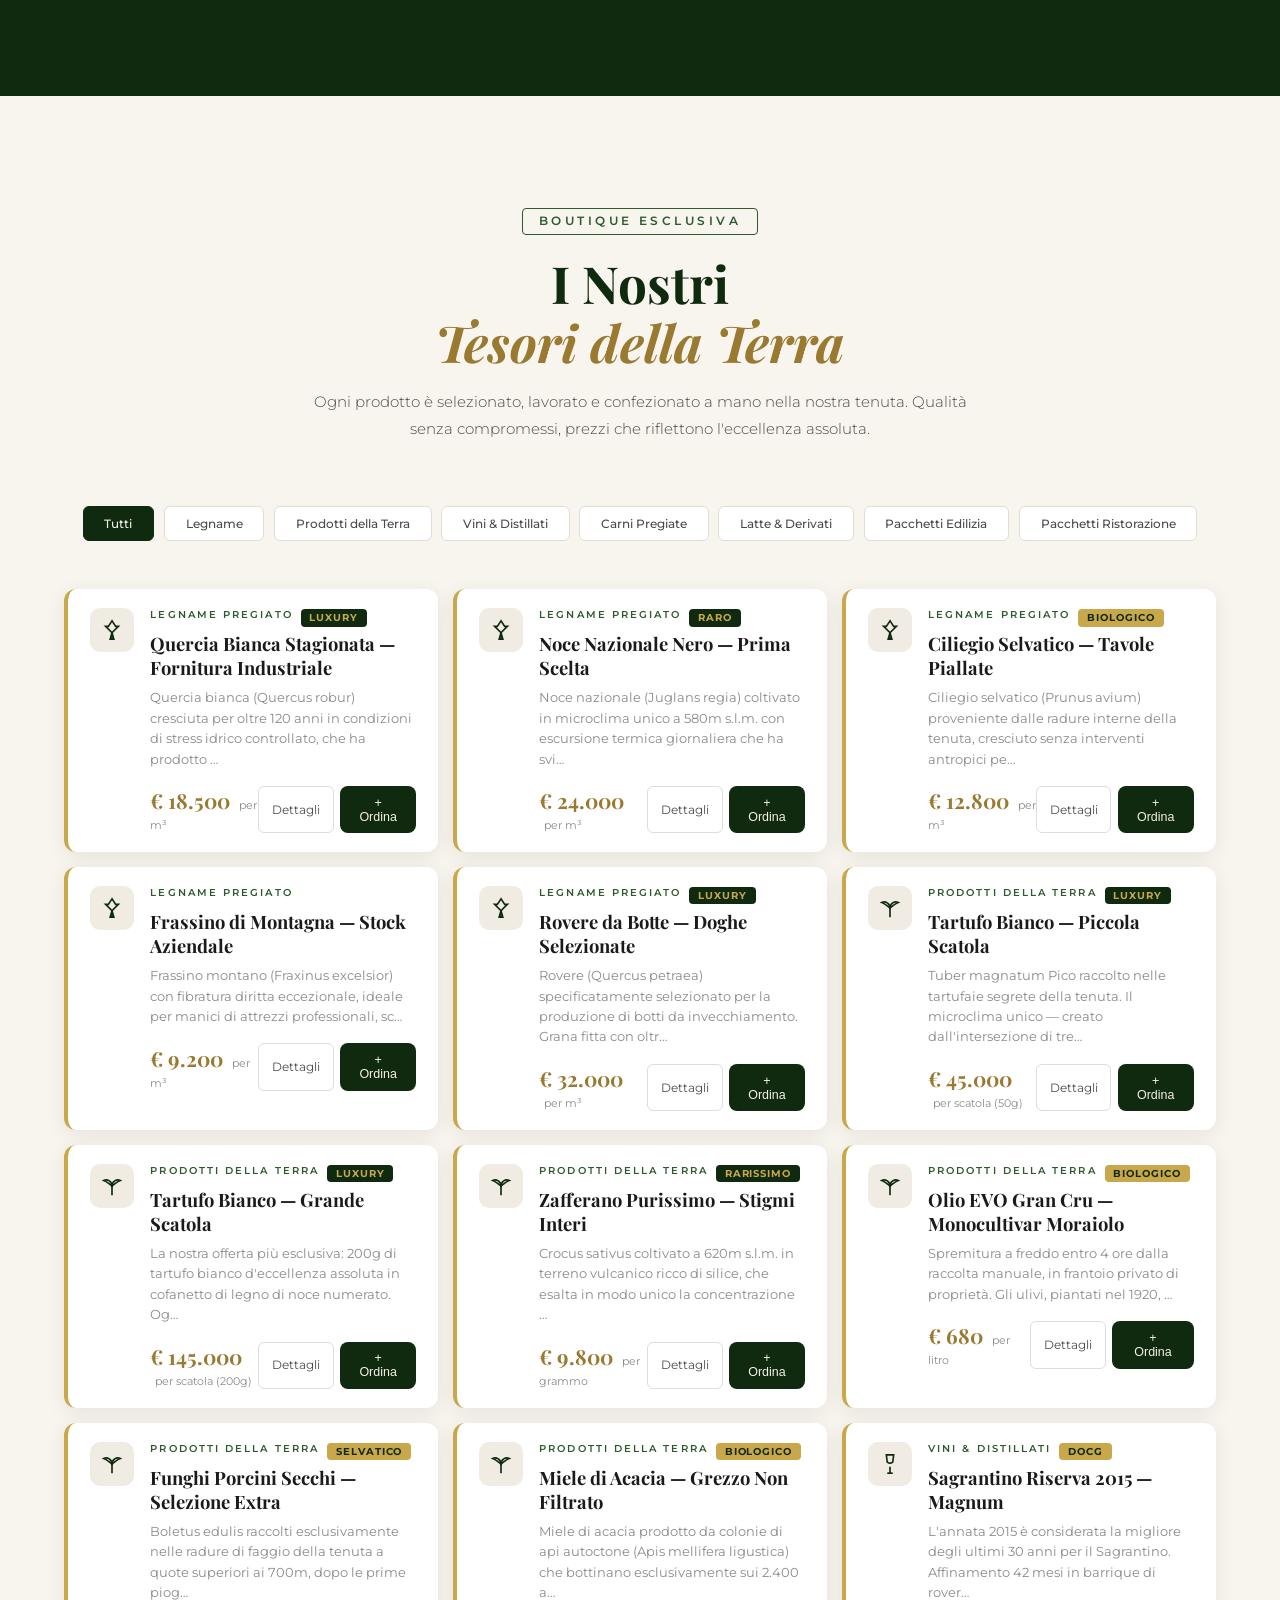
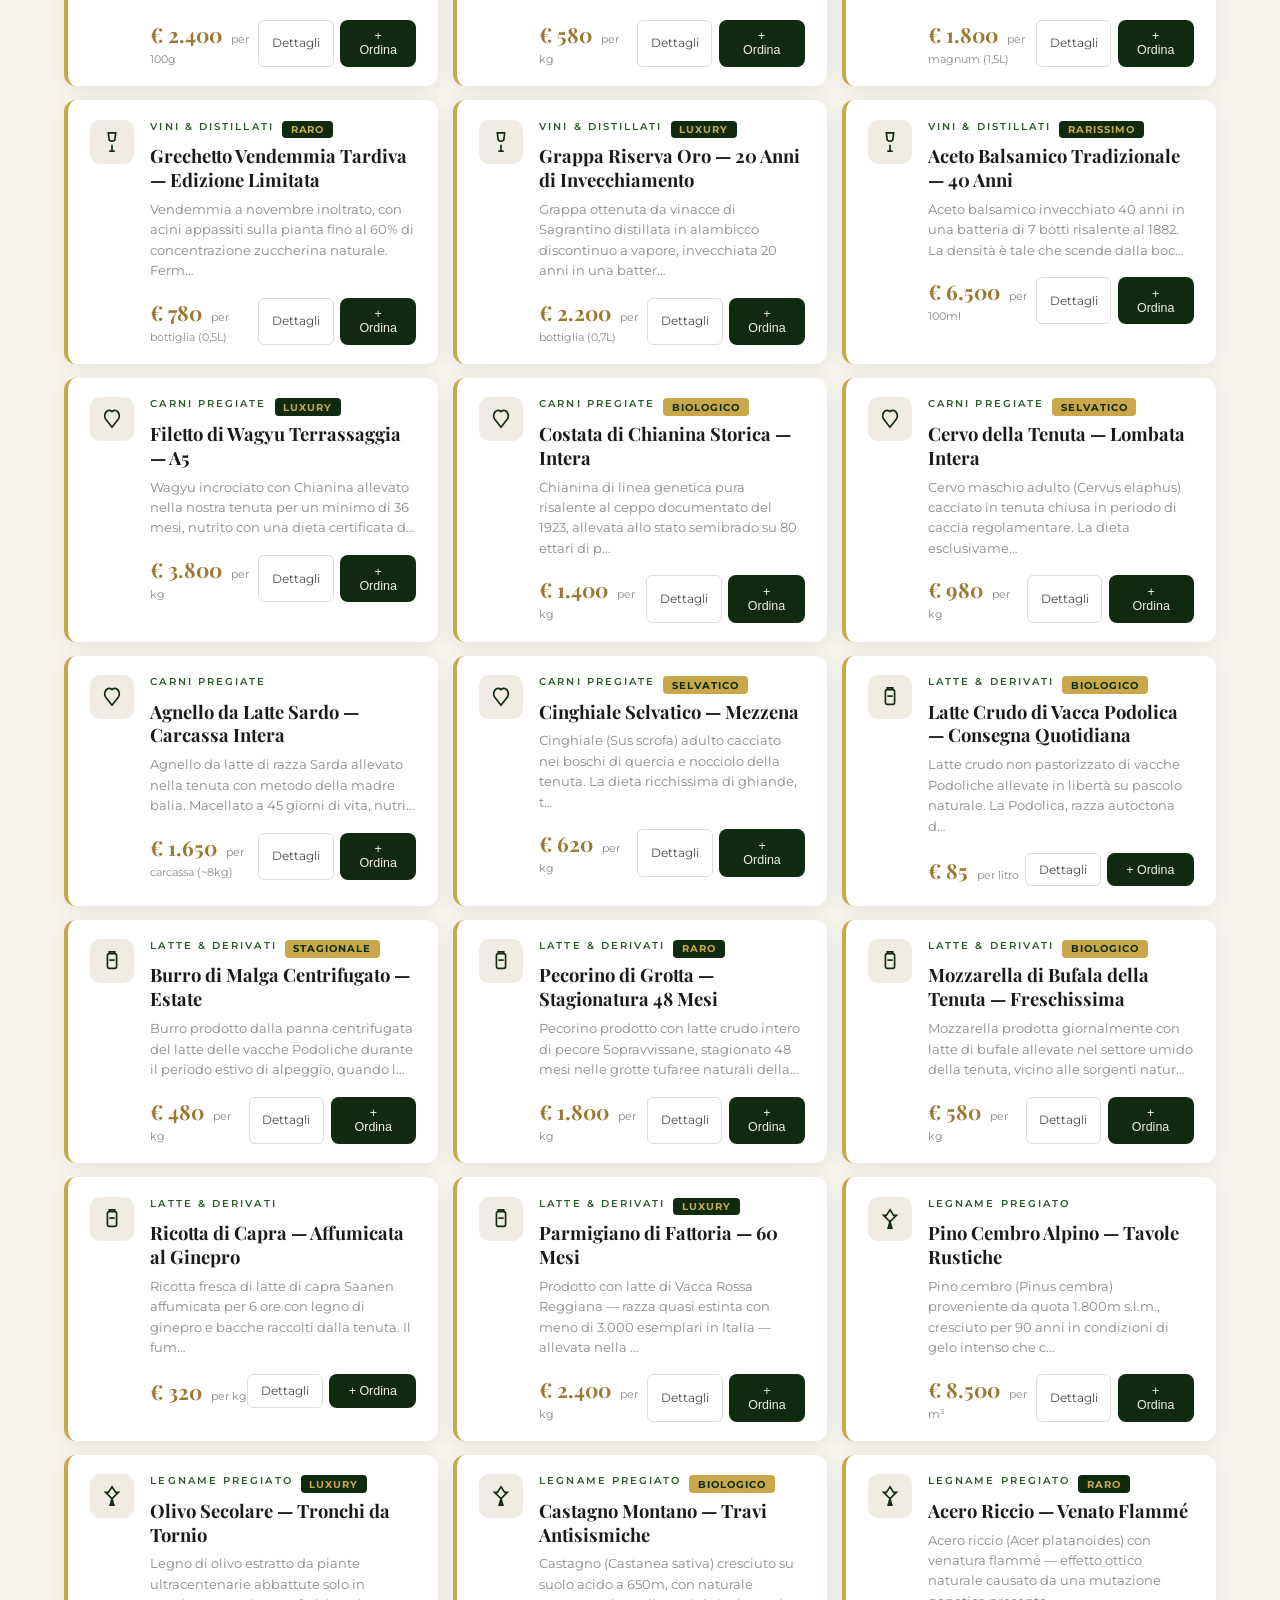
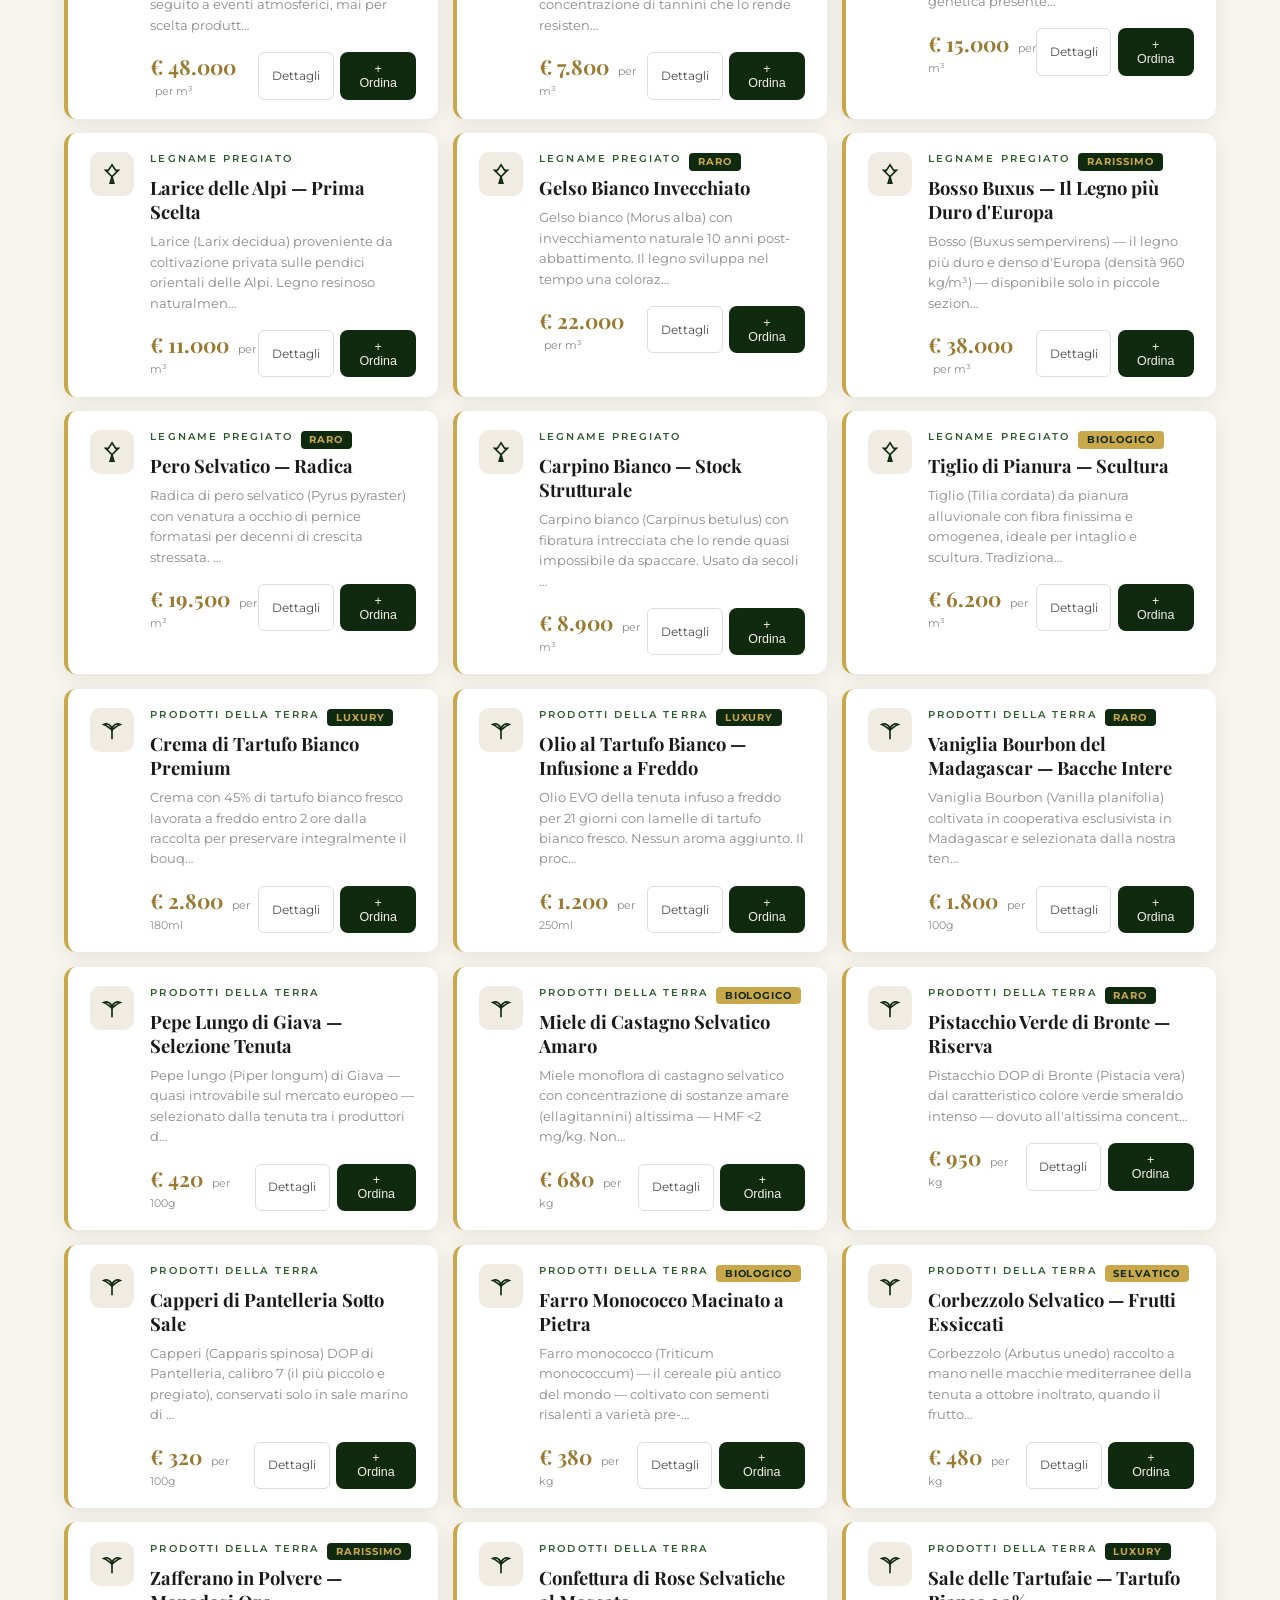
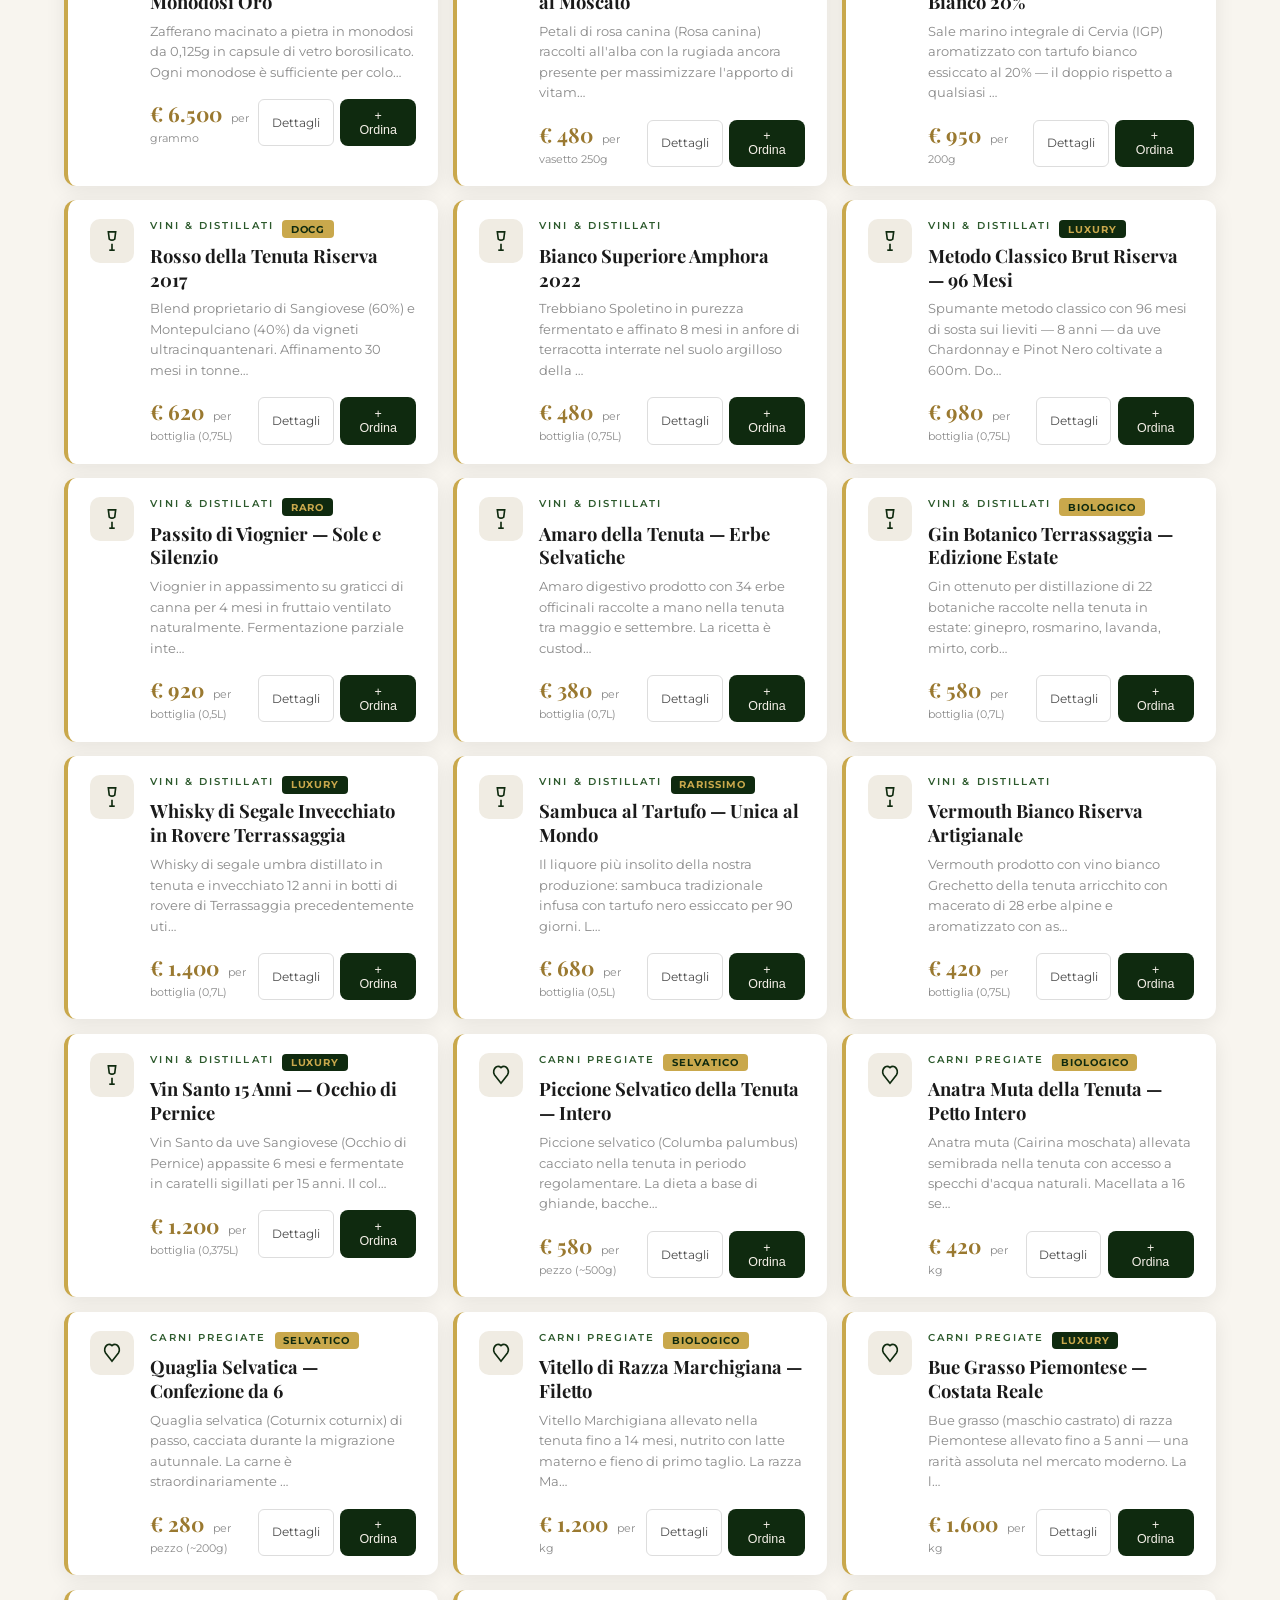
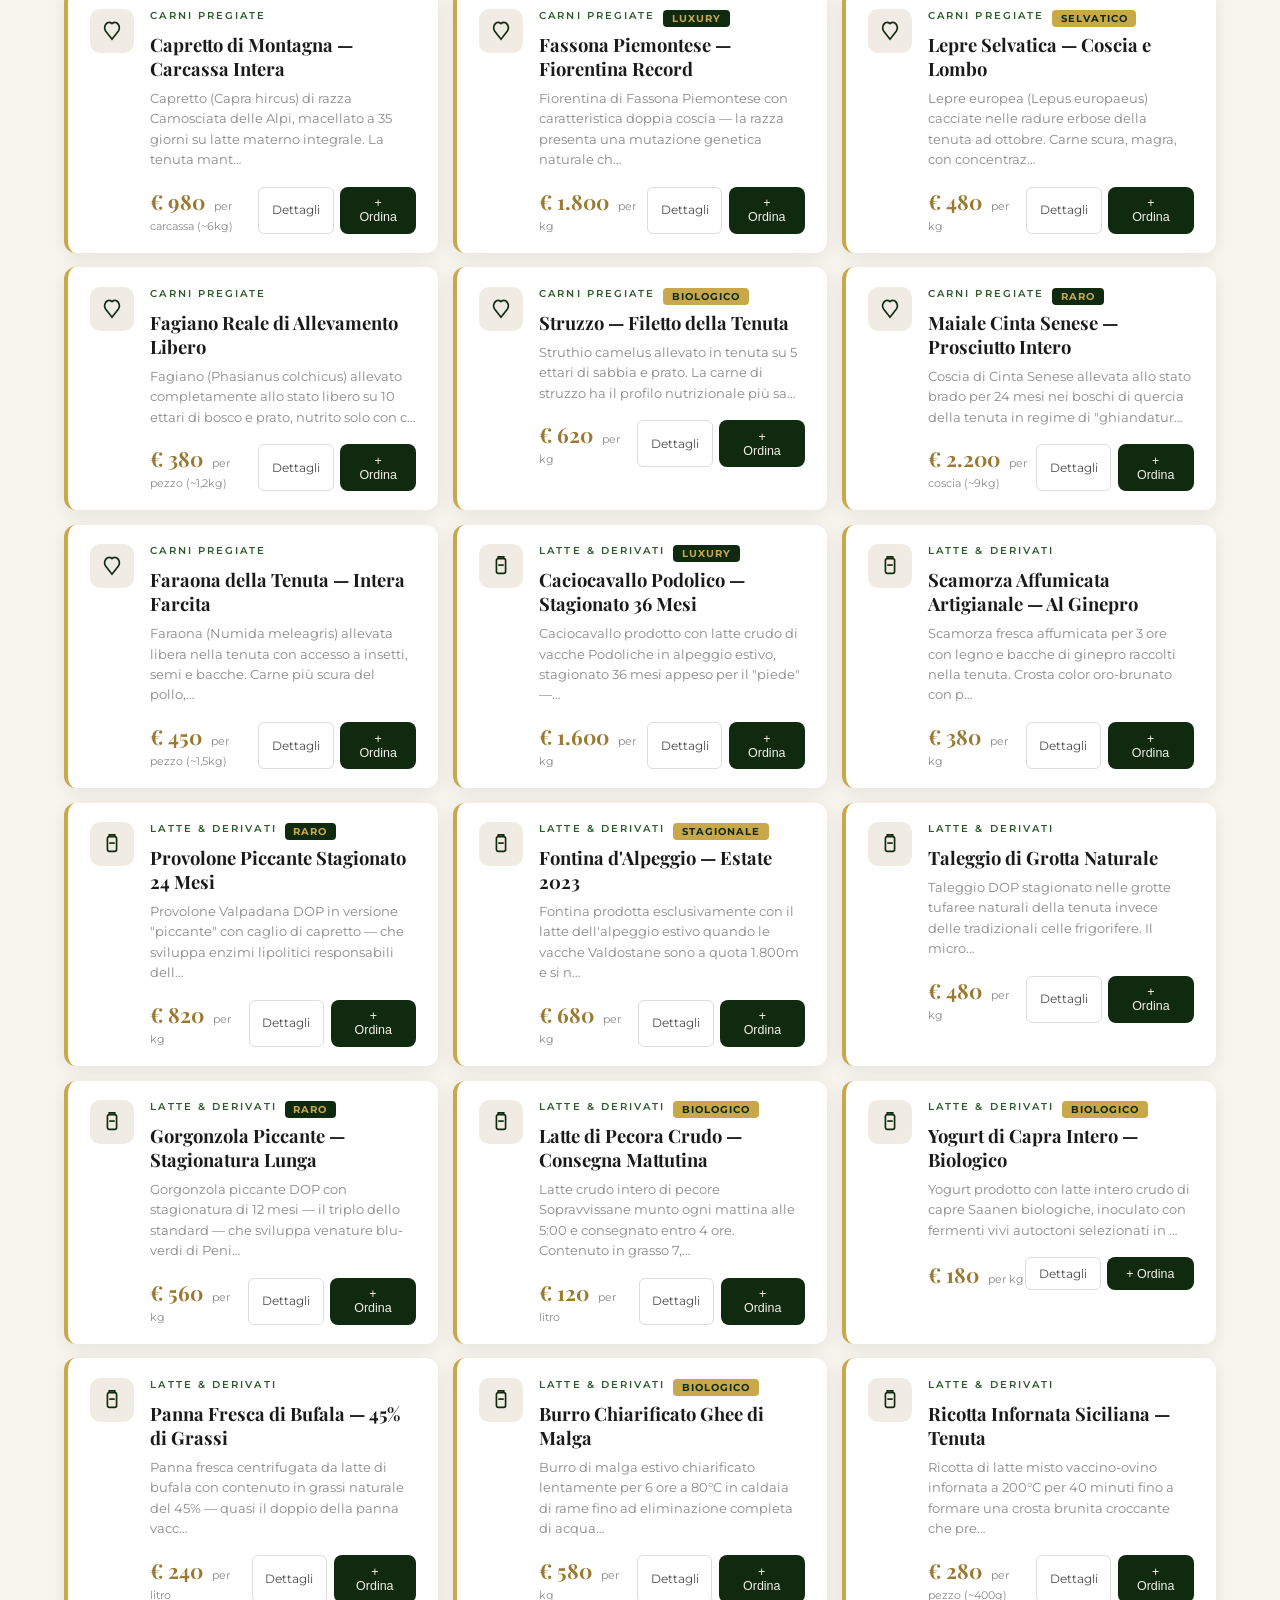
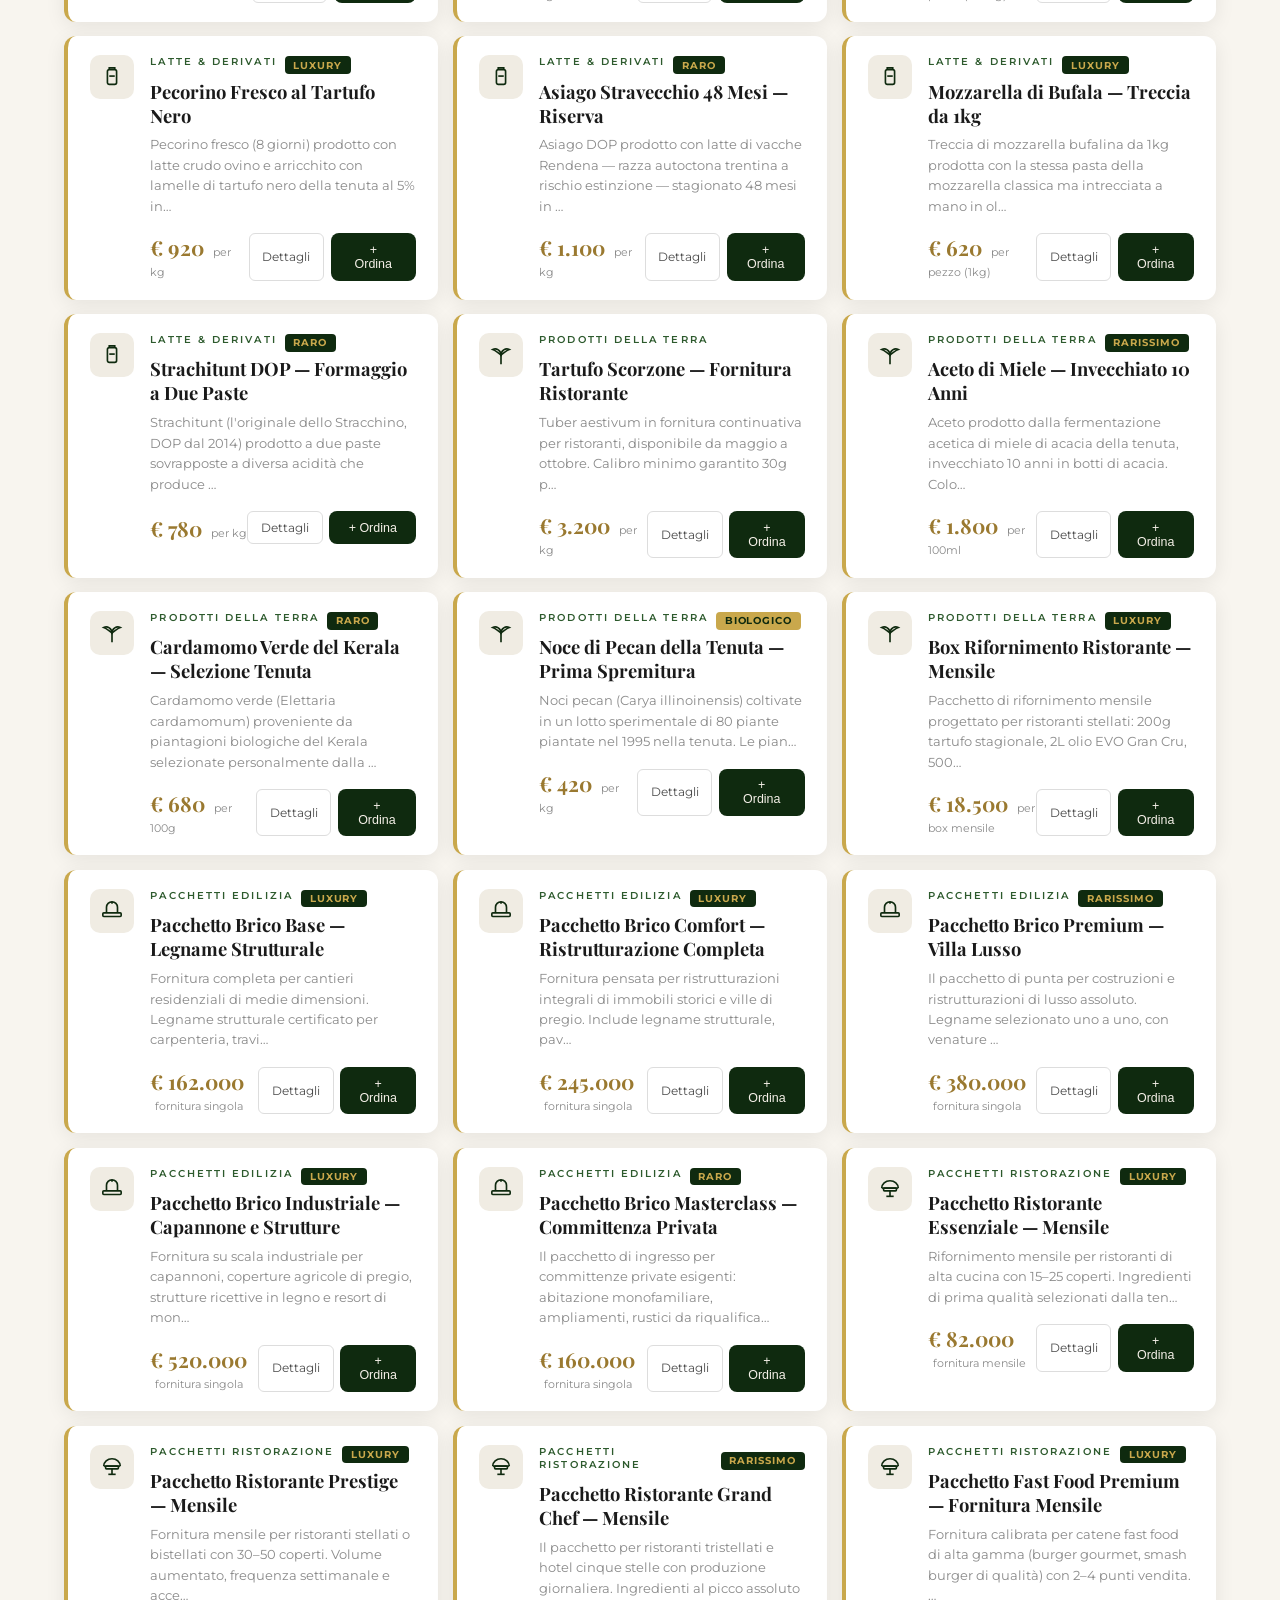
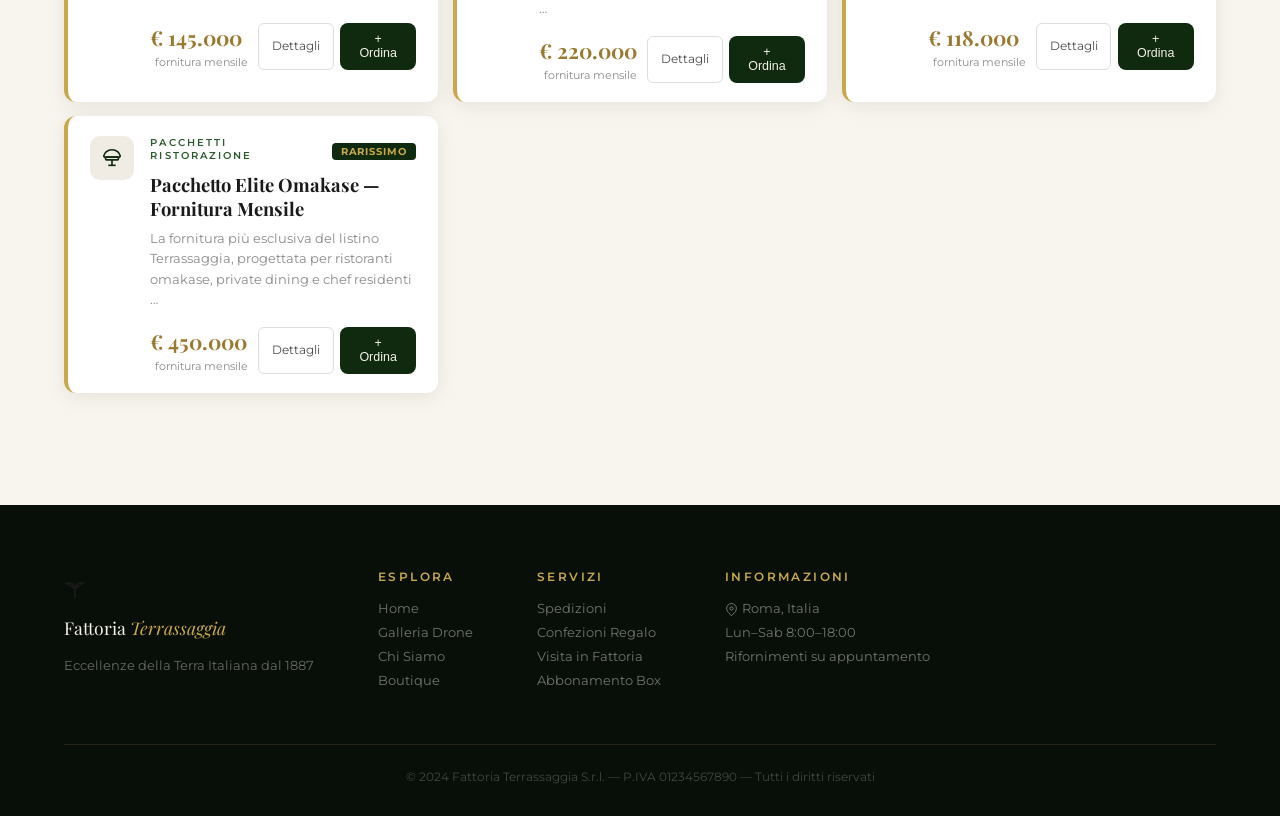
==== commit af165ce9: "Sostituisci tutte le emoji con icone SVG custom su tutto il sito" ====
--- a/index.html
+++ b/index.html
@@ -22,10 +22,10 @@
     <li><a href="#gallery" onclick="scrollTo('gallery')">Galleria</a></li>
     <li><a href="#about" onclick="scrollTo('about')">Chi Siamo</a></li>
     <li><a href="#shop" onclick="scrollTo('shop')">Boutique</a></li>
-    <li><a href="#" class="btn-employee" onclick="openEmployeeLogin(event)">🔐 Area Dipendenti</a></li>
+    <li><a href="#" class="btn-employee" onclick="openEmployeeLogin(event)"><svg viewBox="0 0 24 24" fill="none" stroke="currentColor" stroke-width="1.8" width="14" height="14"><rect x="3" y="11" width="18" height="11" rx="2"/><path d="M7 11V7a5 5 0 0110 0v4"/></svg> Area Dipendenti</a></li>
   </ul>
   <div class="cart-btn" onclick="toggleCart()">
-    <span class="cart-icon">🛒</span>
+    <span class="cart-icon"><svg viewBox="0 0 24 24" fill="none" stroke="currentColor" stroke-width="1.8" width="18" height="18"><circle cx="9" cy="21" r="1"/><circle cx="20" cy="21" r="1"/><path d="M1 1h4l2.68 13.39a2 2 0 001.98 1.61h9.72a2 2 0 001.97-1.67L23 6H6"/></svg></span>
     <span class="cart-count" id="cartCount">0</span>
   </div>
 </nav>
@@ -177,21 +177,21 @@
     <p>Oggi, alla quarta generazione, continuiamo la tradizione con lo stesso rispetto per la natura e l'ossessione per la qualità. I nostri 850 ettari abbracciano tartufaie, vigneti, uliveti e boschi di quercia, dove ogni prodotto nasce da un profondo equilibrio tra uomo e terra.</p>
     <div class="about-features">
       <div class="feature-item">
-        <span class="feat-icon">🌱</span>
+        <span class="feat-icon"><svg viewBox="0 0 24 24" fill="none" stroke="currentColor" stroke-width="1.8" width="22" height="22"><path d="M12 22v-9"/><path d="M12 13C9 10 5 11 3 14c2.5 0 6 0 9-1z"/><path d="M12 13c3-3 7-2 9 1-2.5 0-6 0-9-1z"/><path d="M12 6V2"/><path d="M10 4l2 2 2-2"/></svg></span>
         <div>
           <strong>Biologico Certificato</strong>
           <p>Zero pesticidi, coltivazione naturale dal 1972</p>
         </div>
       </div>
       <div class="feature-item">
-        <span class="feat-icon">🏆</span>
+        <span class="feat-icon"><svg viewBox="0 0 24 24" fill="none" stroke="currentColor" stroke-width="1.8" width="22" height="22"><path d="M6 9H4a2 2 0 01-2-2V5h4"/><path d="M18 9h2a2 2 0 002-2V5h-4"/><path d="M12 17v4"/><path d="M8 21h8"/><path d="M6 3h12v6a6 6 0 01-12 0V3z"/></svg></span>
         <div>
           <strong>Premi Internazionali</strong>
           <p>47 riconoscimenti nelle più prestigiose fiere mondiali</p>
         </div>
       </div>
       <div class="feature-item">
-        <span class="feat-icon">🚚</span>
+        <span class="feat-icon"><svg viewBox="0 0 24 24" fill="none" stroke="currentColor" stroke-width="1.8" width="22" height="22"><rect x="1" y="3" width="15" height="13"/><path d="M16 8h4l3 3v5h-7V8z"/><circle cx="5.5" cy="18.5" r="2.5"/><circle cx="18.5" cy="18.5" r="2.5"/></svg></span>
         <div>
           <strong>Spedizione Mondiale</strong>
           <p>Consegna refrigerata in 48h in tutta Europa</p>
@@ -228,12 +228,12 @@
 <div class="cart-overlay" id="cartOverlay" onclick="toggleCart()"></div>
 <div class="cart-sidebar" id="cartSidebar">
   <div class="cart-header">
-    <h3>🛒 Il Tuo Ordine</h3>
+    <h3><svg viewBox="0 0 24 24" fill="none" stroke="currentColor" stroke-width="1.8" width="16" height="16"><circle cx="9" cy="21" r="1"/><circle cx="20" cy="21" r="1"/><path d="M1 1h4l2.68 13.39a2 2 0 001.98 1.61h9.72a2 2 0 001.97-1.67L23 6H6"/></svg> Il Tuo Ordine</h3>
     <button onclick="toggleCart()">✕</button>
   </div>
   <div class="cart-items" id="cartItems">
     <div class="cart-empty">
-      <span>🌿</span>
+      <span class="cart-empty-icon"><svg viewBox="0 0 24 24" fill="none" stroke="currentColor" stroke-width="1.5" width="40" height="40"><path d="M12 22V12"/><path d="M12 12C12 7 7 4 3 6c3 1 6 4 9 6z"/><path d="M12 12C12 7 17 4 21 6c-3 1-6 4-9 6z"/></svg></span>
       <p>Il tuo carrello è vuoto</p>
       <small>Aggiungi i nostri prodotti esclusivi</small>
     </div>
@@ -261,7 +261,7 @@
   <div class="modal checkout-modal" onclick="event.stopPropagation()">
     <button class="modal-close" onclick="closeModal('checkoutOverlay')">✕</button>
     <div class="modal-header">
-      <h2>🌿 Completa il Tuo Ordine</h2>
+      <h2><svg viewBox="0 0 24 24" fill="none" stroke="currentColor" stroke-width="1.8" width="20" height="20" style="vertical-align:middle;margin-right:6px"><path d="M12 22V12"/><path d="M12 12C12 7 7 4 3 6c3 1 6 4 9 6z"/><path d="M12 12C12 7 17 4 21 6c-3 1-6 4-9 6z"/></svg>Completa il Tuo Ordine</h2>
       <p>Inserisci i tuoi dati per finalizzare l'acquisto</p>
     </div>
     <form id="checkoutForm" onsubmit="submitOrder(event)">
@@ -304,7 +304,7 @@
         </div>
       </div>
       <div class="checkout-summary" id="checkoutSummary"></div>
-      <button type="submit" class="btn-primary full-width">✅ Conferma Ordine</button>
+      <button type="submit" class="btn-primary full-width"><svg viewBox="0 0 24 24" fill="none" stroke="currentColor" stroke-width="2.4" width="15" height="15" style="vertical-align:middle;margin-right:5px"><polyline points="20 6 9 17 4 12"/></svg>Conferma Ordine</button>
     </form>
   </div>
 </div>
@@ -353,7 +353,7 @@
       <div class="footer-col">
         <h4>Informazioni</h4>
         <ul>
-          <li>📍 Roma, Italia</li>
+          <li><svg viewBox="0 0 24 24" fill="none" stroke="currentColor" stroke-width="1.8" width="13" height="13" style="vertical-align:middle;margin-right:4px"><path d="M21 10c0 7-9 13-9 13s-9-6-9-13a9 9 0 0118 0z"/><circle cx="12" cy="10" r="3"/></svg>Roma, Italia</li>
           <li>Lun–Sab 8:00–18:00</li>
           <li>Rifornimenti su appuntamento</li>
         </ul>
@@ -370,7 +370,7 @@
   <div class="modal employee-login-modal" onclick="event.stopPropagation()">
     <button class="modal-close" onclick="closeModal('employeeLoginOverlay')">✕</button>
     <div class="modal-header">
-      <span style="font-size:3rem">🔐</span>
+      <span class="login-lock-icon"><svg viewBox="0 0 24 24" fill="none" stroke="currentColor" stroke-width="1.5" width="52" height="52"><rect x="3" y="11" width="18" height="11" rx="2"/><path d="M7 11V7a5 5 0 0110 0v4"/></svg></span>
       <h2>Area Dipendenti</h2>
       <p>Accesso riservato al personale di Fattoria Terrassaggia</p>
     </div>
@@ -378,7 +378,7 @@
       <label>Password</label>
       <input type="password" id="employeePassword" placeholder="Inserisci la password..." onkeydown="if(event.key==='Enter')checkEmployeeLogin()" />
     </div>
-    <div class="login-error" id="loginError" style="display:none">❌ Password errata</div>
+    <div class="login-error" id="loginError" style="display:none"><svg viewBox="0 0 24 24" fill="none" stroke="currentColor" stroke-width="2.2" width="13" height="13" style="vertical-align:middle;margin-right:4px"><line x1="18" y1="6" x2="6" y2="18"/><line x1="6" y1="6" x2="18" y2="18"/></svg>Password errata</div>
     <button class="btn-primary full-width" style="margin-top:1rem" onclick="checkEmployeeLogin()">Accedi</button>
   </div>
 </div>
@@ -388,51 +388,51 @@
   <div class="employee-panel">
     <div class="employee-header">
       <div class="emp-title">
-        <span>🌿</span>
+        <span class="emp-logo-icon"><svg viewBox="0 0 24 24" fill="none" stroke="currentColor" stroke-width="1.8" width="28" height="28"><path d="M12 22V12"/><path d="M12 12C12 7 7 4 3 6c3 1 6 4 9 6z"/><path d="M12 12C12 7 17 4 21 6c-3 1-6 4-9 6z"/></svg></span>
         <div>
           <h2>Dashboard Dipendenti</h2>
           <small>Fattoria Terrassaggia — Sistema Gestione Ordini</small>
         </div>
       </div>
       <div class="emp-actions">
-        <button class="btn-gold" onclick="printOrders()">🖨️ Stampa Comanda</button>
-        <button class="btn-attenzione" onclick="openAttenzione()">⚠️ ATTENZIONE</button>
+        <button class="btn-gold" onclick="printOrders()"><svg viewBox="0 0 24 24" fill="none" stroke="currentColor" stroke-width="1.8" width="14" height="14" style="vertical-align:middle;margin-right:5px"><polyline points="6 9 6 2 18 2 18 9"/><path d="M6 18H4a2 2 0 01-2-2v-5a2 2 0 012-2h16a2 2 0 012 2v5a2 2 0 01-2 2h-2"/><rect x="6" y="14" width="12" height="8"/></svg>Stampa Comanda</button>
+        <button class="btn-attenzione" onclick="openAttenzione()"><svg viewBox="0 0 24 24" fill="none" stroke="currentColor" stroke-width="1.8" width="14" height="14" style="vertical-align:middle;margin-right:5px"><path d="M10.29 3.86L1.82 18a2 2 0 001.71 3h16.94a2 2 0 001.71-3L13.71 3.86a2 2 0 00-3.42 0z"/><line x1="12" y1="9" x2="12" y2="13"/><line x1="12" y1="17" x2="12.01" y2="17"/></svg>ATTENZIONE</button>
         <button class="btn-outline-light" onclick="closeEmployeeDashboard()">✕ Chiudi</button>
       </div>
     </div>
 
     <div class="emp-tabs">
-      <button class="emp-tab active" onclick="switchTab('orders', this)">📋 Ordini Ricevuti</button>
-      <button class="emp-tab" onclick="switchTab('calculator', this)">🧮 Cassa dal Vivo</button>
-      <button class="emp-tab" onclick="switchTab('comanda', this)">📄 Comanda</button>
+      <button class="emp-tab active" onclick="switchTab('orders', this)"><svg viewBox="0 0 24 24" fill="none" stroke="currentColor" stroke-width="1.8" width="14" height="14" style="vertical-align:middle;margin-right:5px"><line x1="8" y1="6" x2="21" y2="6"/><line x1="8" y1="12" x2="21" y2="12"/><line x1="8" y1="18" x2="21" y2="18"/><line x1="3" y1="6" x2="3.01" y2="6"/><line x1="3" y1="12" x2="3.01" y2="12"/><line x1="3" y1="18" x2="3.01" y2="18"/></svg>Ordini Ricevuti</button>
+      <button class="emp-tab" onclick="switchTab('calculator', this)"><svg viewBox="0 0 24 24" fill="none" stroke="currentColor" stroke-width="1.8" width="14" height="14" style="vertical-align:middle;margin-right:5px"><rect x="4" y="2" width="16" height="20" rx="2"/><line x1="8" y1="6" x2="16" y2="6"/><line x1="8" y1="10" x2="8.01" y2="10"/><line x1="12" y1="10" x2="12.01" y2="10"/><line x1="16" y1="10" x2="16.01" y2="10"/><line x1="8" y1="14" x2="8.01" y2="14"/><line x1="12" y1="14" x2="12.01" y2="14"/><line x1="16" y1="14" x2="16.01" y2="14"/><line x1="8" y1="18" x2="12" y2="18"/></svg>Cassa dal Vivo</button>
+      <button class="emp-tab" onclick="switchTab('comanda', this)"><svg viewBox="0 0 24 24" fill="none" stroke="currentColor" stroke-width="1.8" width="14" height="14" style="vertical-align:middle;margin-right:5px"><path d="M14 2H6a2 2 0 00-2 2v16a2 2 0 002 2h12a2 2 0 002-2V8z"/><polyline points="14 2 14 8 20 8"/><line x1="16" y1="13" x2="8" y2="13"/><line x1="16" y1="17" x2="8" y2="17"/></svg>Comanda</button>
     </div>
 
     <!-- ORDINI TAB -->
     <div class="emp-content active" id="tab-orders">
       <div class="emp-stats-row">
         <div class="emp-stat-card">
-          <span class="emp-stat-icon">📦</span>
+          <span class="emp-stat-icon"><svg viewBox="0 0 24 24" fill="none" stroke="currentColor" stroke-width="1.8" width="20" height="20"><path d="M21 16V8a2 2 0 00-1-1.73l-7-4a2 2 0 00-2 0l-7 4A2 2 0 003 8v8a2 2 0 001 1.73l7 4a2 2 0 002 0l7-4A2 2 0 0021 16z"/><polyline points="3.27 6.96 12 12.01 20.73 6.96"/><line x1="12" y1="22.08" x2="12" y2="12"/></svg></span>
           <div>
             <strong id="statTotOrdini">0</strong>
             <small>Ordini Totali</small>
           </div>
         </div>
         <div class="emp-stat-card">
-          <span class="emp-stat-icon">💰</span>
+          <span class="emp-stat-icon"><svg viewBox="0 0 24 24" fill="none" stroke="currentColor" stroke-width="1.8" width="20" height="20"><line x1="12" y1="1" x2="12" y2="23"/><path d="M17 5H9.5a3.5 3.5 0 000 7h5a3.5 3.5 0 010 7H6"/></svg></span>
           <div>
             <strong id="statFatturato">€ 0</strong>
             <small>Fatturato Totale</small>
           </div>
         </div>
         <div class="emp-stat-card">
-          <span class="emp-stat-icon">⏳</span>
+          <span class="emp-stat-icon"><svg viewBox="0 0 24 24" fill="none" stroke="currentColor" stroke-width="1.8" width="20" height="20"><circle cx="12" cy="12" r="10"/><polyline points="12 6 12 12 16 14"/></svg></span>
           <div>
             <strong id="statInAttesa">0</strong>
             <small>In Attesa</small>
           </div>
         </div>
         <div class="emp-stat-card">
-          <span class="emp-stat-icon">✅</span>
+          <span class="emp-stat-icon"><svg viewBox="0 0 24 24" fill="none" stroke="currentColor" stroke-width="2.2" width="20" height="20"><polyline points="20 6 9 17 4 12"/></svg></span>
           <div>
             <strong id="statCompletati">0</strong>
             <small>Completati</small>
@@ -441,7 +441,7 @@
       </div>
       <div class="orders-list" id="ordersList">
         <div class="no-orders">
-          <span>📋</span>
+          <span class="no-orders-icon"><svg viewBox="0 0 24 24" fill="none" stroke="currentColor" stroke-width="1.5" width="40" height="40"><line x1="8" y1="6" x2="21" y2="6"/><line x1="8" y1="12" x2="21" y2="12"/><line x1="8" y1="18" x2="21" y2="18"/><line x1="3" y1="6" x2="3.01" y2="6"/><line x1="3" y1="12" x2="3.01" y2="12"/><line x1="3" y1="18" x2="3.01" y2="18"/></svg></span>
           <p>Nessun ordine ancora ricevuto</p>
           <small>Gli ordini dei clienti appariranno qui</small>
         </div>
@@ -452,18 +452,18 @@
     <div class="emp-content" id="tab-calculator">
       <div class="calculator-layout">
         <div class="calc-left">
-          <h3>🧮 Cassa dal Vivo</h3>
+          <h3><svg viewBox="0 0 24 24" fill="none" stroke="currentColor" stroke-width="1.8" width="16" height="16" style="vertical-align:middle;margin-right:6px"><rect x="4" y="2" width="16" height="20" rx="2"/><line x1="8" y1="6" x2="16" y2="6"/><line x1="8" y1="10" x2="8.01" y2="10"/><line x1="12" y1="10" x2="12.01" y2="10"/><line x1="16" y1="10" x2="16.01" y2="10"/><line x1="8" y1="14" x2="8.01" y2="14"/><line x1="12" y1="14" x2="12.01" y2="14"/><line x1="16" y1="14" x2="16.01" y2="14"/><line x1="8" y1="18" x2="12" y2="18"/></svg>Cassa dal Vivo</h3>
           <p style="color:#888;margin-bottom:1.5rem">Aggiungi prodotti venduti fisicamente in fattoria</p>
           <div class="calc-search-wrap">
-            <input type="text" id="calcSearch" placeholder="🔍 Cerca prodotto..." oninput="filterCalcProducts()" class="calc-search" />
+            <input type="text" id="calcSearch" placeholder="Cerca prodotto..." oninput="filterCalcProducts()" class="calc-search" />
           </div>
           <div class="calc-products-list" id="calcProductsList"></div>
         </div>
         <div class="calc-right">
-          <h3>📄 Scontrino</h3>
+          <h3><svg viewBox="0 0 24 24" fill="none" stroke="currentColor" stroke-width="1.8" width="15" height="15" style="vertical-align:middle;margin-right:6px"><path d="M14 2H6a2 2 0 00-2 2v16a2 2 0 002 2h12a2 2 0 002-2V8z"/><polyline points="14 2 14 8 20 8"/><line x1="16" y1="13" x2="8" y2="13"/><line x1="16" y1="17" x2="8" y2="17"/></svg>Scontrino</h3>
           <div class="receipt" id="receipt">
             <div class="receipt-header">
-              <strong>🌿 FATTORIA TERRASSAGGIA</strong>
+              <strong>FATTORIA TERRASSAGGIA</strong>
               <small>Vendita dal Vivo</small>
               <small id="receiptDate"></small>
             </div>
@@ -477,8 +477,8 @@
             </div>
           </div>
           <div class="calc-btns">
-            <button class="btn-primary" onclick="printReceipt()">🖨️ Stampa</button>
-            <button class="btn-outline" onclick="clearReceipt()">🗑️ Azzera</button>
+            <button class="btn-primary" onclick="printReceipt()"><svg viewBox="0 0 24 24" fill="none" stroke="currentColor" stroke-width="1.8" width="14" height="14" style="vertical-align:middle;margin-right:5px"><polyline points="6 9 6 2 18 2 18 9"/><path d="M6 18H4a2 2 0 01-2-2v-5a2 2 0 012-2h16a2 2 0 012 2v5a2 2 0 01-2 2h-2"/><rect x="6" y="14" width="12" height="8"/></svg>Stampa</button>
+            <button class="btn-outline" onclick="clearReceipt()"><svg viewBox="0 0 24 24" fill="none" stroke="currentColor" stroke-width="1.8" width="14" height="14" style="vertical-align:middle;margin-right:5px"><polyline points="3 6 5 6 21 6"/><path d="M19 6v14a2 2 0 01-2 2H7a2 2 0 01-2-2V6m3 0V4a1 1 0 011-1h4a1 1 0 011 1v2"/></svg>Azzera</button>
           </div>
         </div>
       </div>
@@ -487,8 +487,8 @@
     <!-- COMANDA TAB -->
     <div class="emp-content" id="tab-comanda">
       <div class="comanda-header">
-        <h3>📄 Comanda — Listino Completo Prodotti</h3>
-        <button class="btn-gold" onclick="printComanda()">🖨️ Stampa Listino</button>
+        <h3><svg viewBox="0 0 24 24" fill="none" stroke="currentColor" stroke-width="1.8" width="15" height="15" style="vertical-align:middle;margin-right:6px"><path d="M14 2H6a2 2 0 00-2 2v16a2 2 0 002 2h12a2 2 0 002-2V8z"/><polyline points="14 2 14 8 20 8"/><line x1="16" y1="13" x2="8" y2="13"/><line x1="16" y1="17" x2="8" y2="17"/></svg>Comanda — Listino Completo Prodotti</h3>
+        <button class="btn-gold" onclick="printComanda()"><svg viewBox="0 0 24 24" fill="none" stroke="currentColor" stroke-width="1.8" width="14" height="14" style="vertical-align:middle;margin-right:5px"><polyline points="6 9 6 2 18 2 18 9"/><path d="M6 18H4a2 2 0 01-2-2v-5a2 2 0 012-2h16a2 2 0 012 2v5a2 2 0 01-2 2h-2"/><rect x="6" y="14" width="12" height="8"/></svg>Stampa Listino</button>
       </div>
       <div class="comanda-table-wrap">
         <table class="comanda-table" id="comandaTable">
--- a/style.css
+++ b/style.css
@@ -792,6 +792,25 @@
   width: 22px; height: 22px;
   stroke: var(--green-dark);
 }
+
+/* ── Icone SVG inline globali ── */
+.btn-svg-icon { display:inline-flex; align-items:center; vertical-align:middle; margin-right:5px; }
+.btn-svg-icon svg { width:14px; height:14px; }
+.icon-inline { display:inline-flex; align-items:center; vertical-align:middle; margin-right:4px; opacity:0.7; }
+.icon-inline svg { width:13px; height:13px; }
+.status-svg { display:inline-flex; align-items:center; vertical-align:middle; margin-right:3px; }
+.status-svg svg { width:12px; height:12px; }
+.cart-empty-icon { display:block; margin:0 auto 1rem; opacity:0.35; color:var(--green-dark); }
+.no-orders-icon { display:block; margin:0 auto 1rem; opacity:0.3; color:var(--cream); }
+.login-lock-icon { display:block; margin:0 auto 0.5rem; color:var(--green-dark); opacity:0.8; }
+.emp-logo-icon { color:var(--gold); flex-shrink:0; }
+.cart-item-icon {
+  width:40px; height:40px; border-radius:8px;
+  background:rgba(255,255,255,0.06);
+  display:flex; align-items:center; justify-content:center;
+  flex-shrink:0; color:var(--gold);
+}
+.cart-item-icon svg { width:20px; height:20px; stroke:var(--gold); }
 .pcard-body { flex: 1; min-width: 0; }
 .pcard-top {
   display: flex;
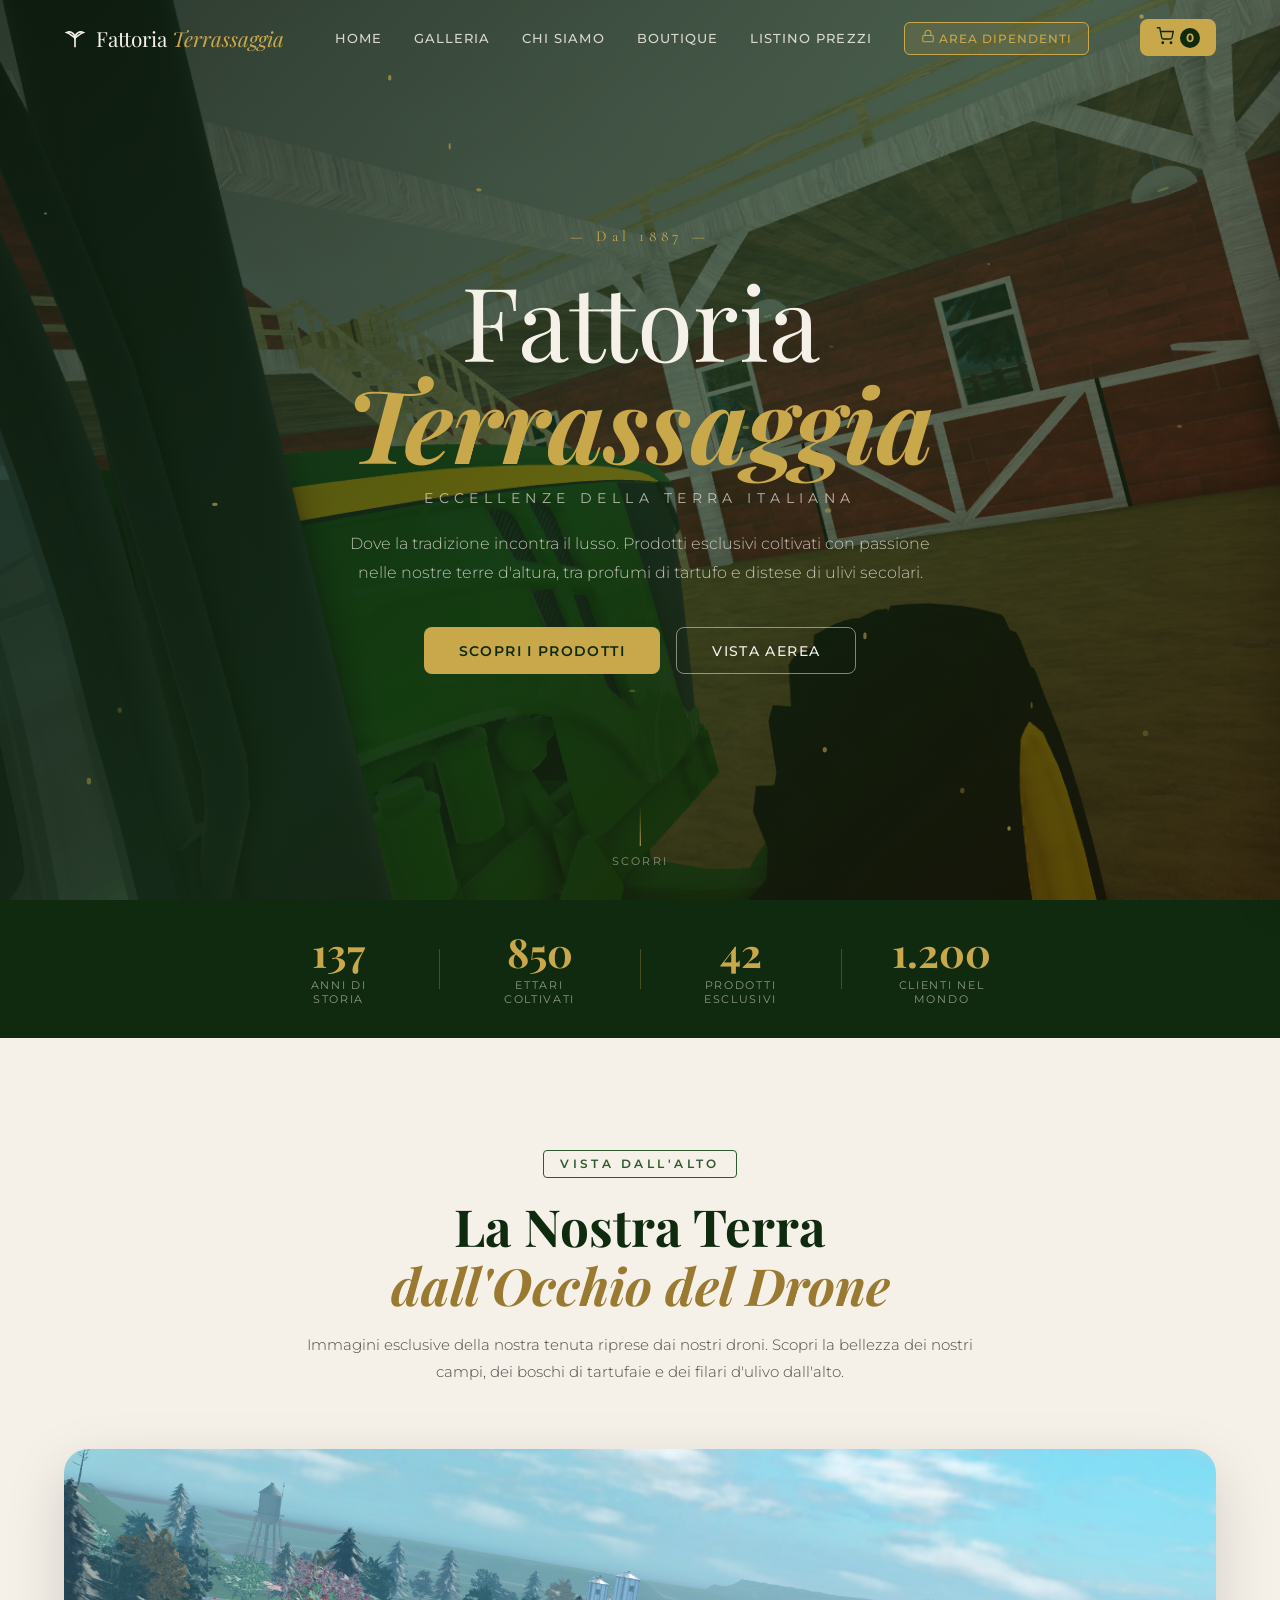
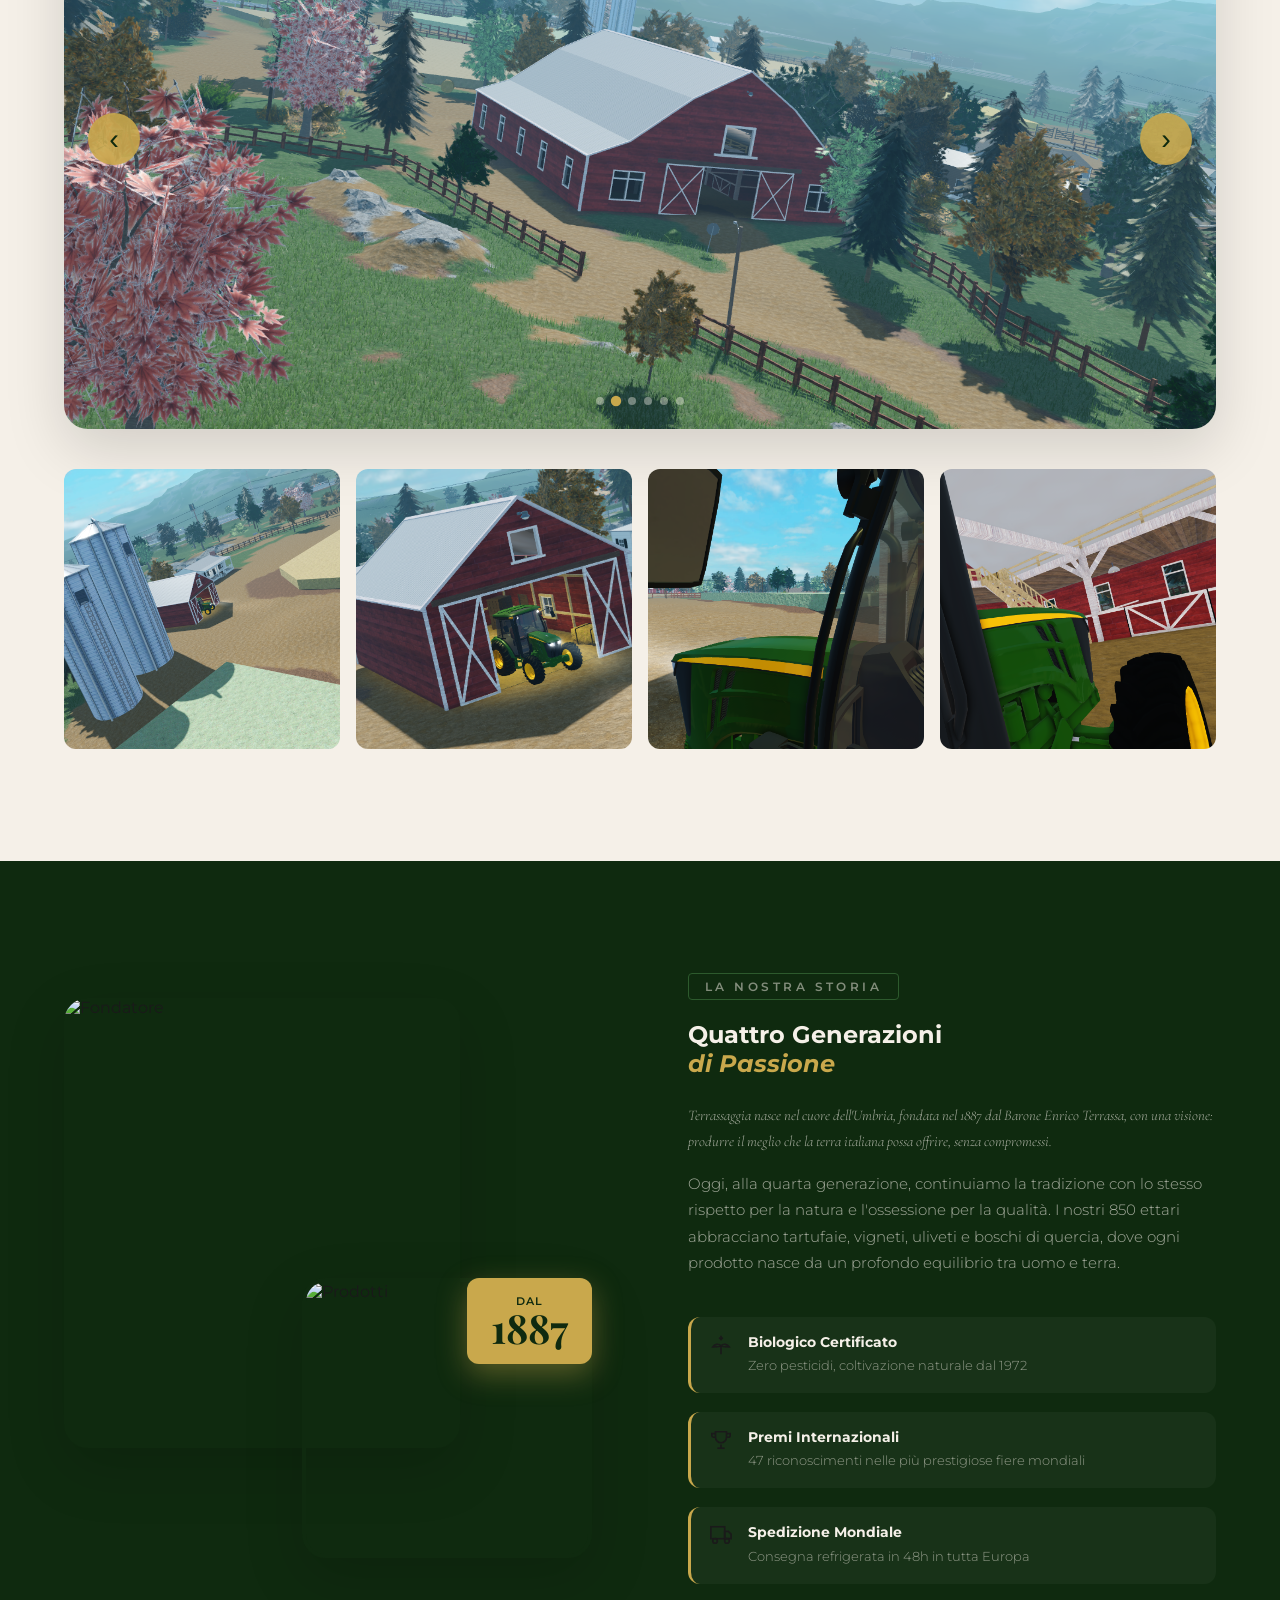
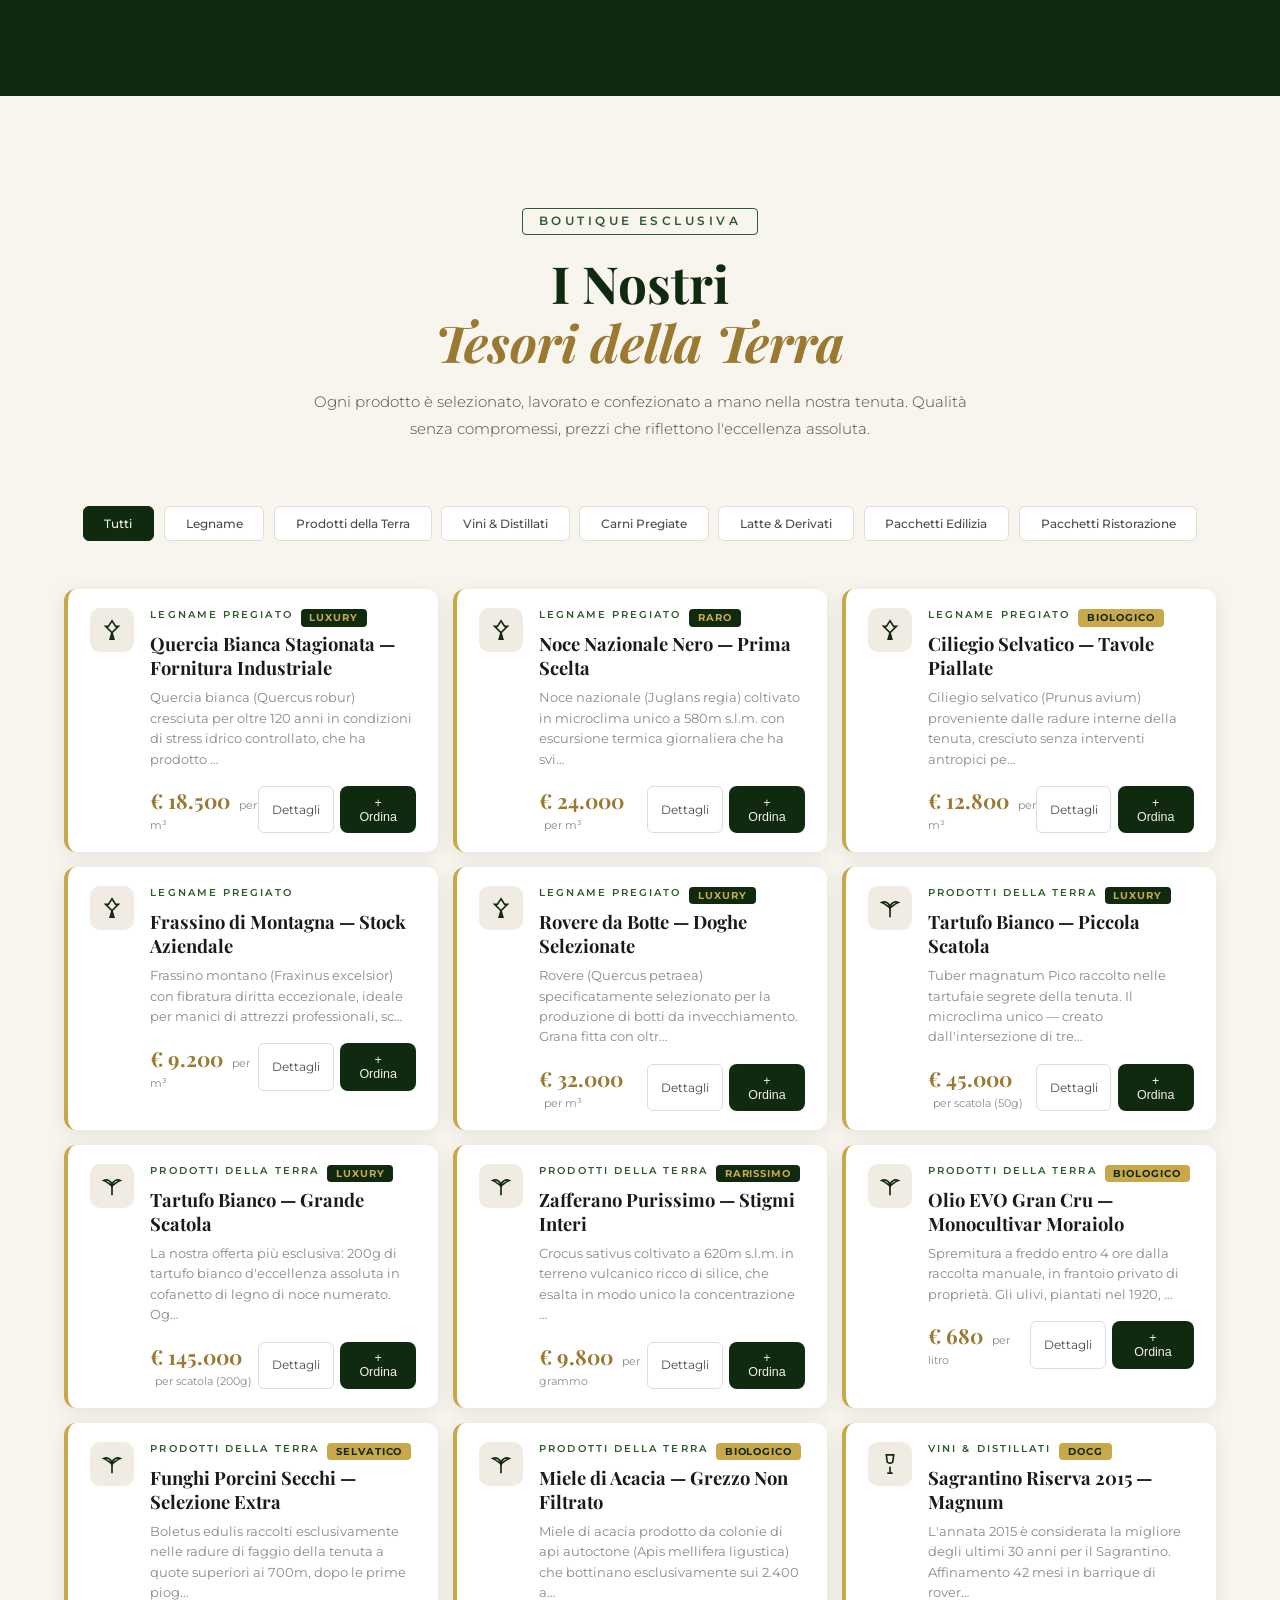
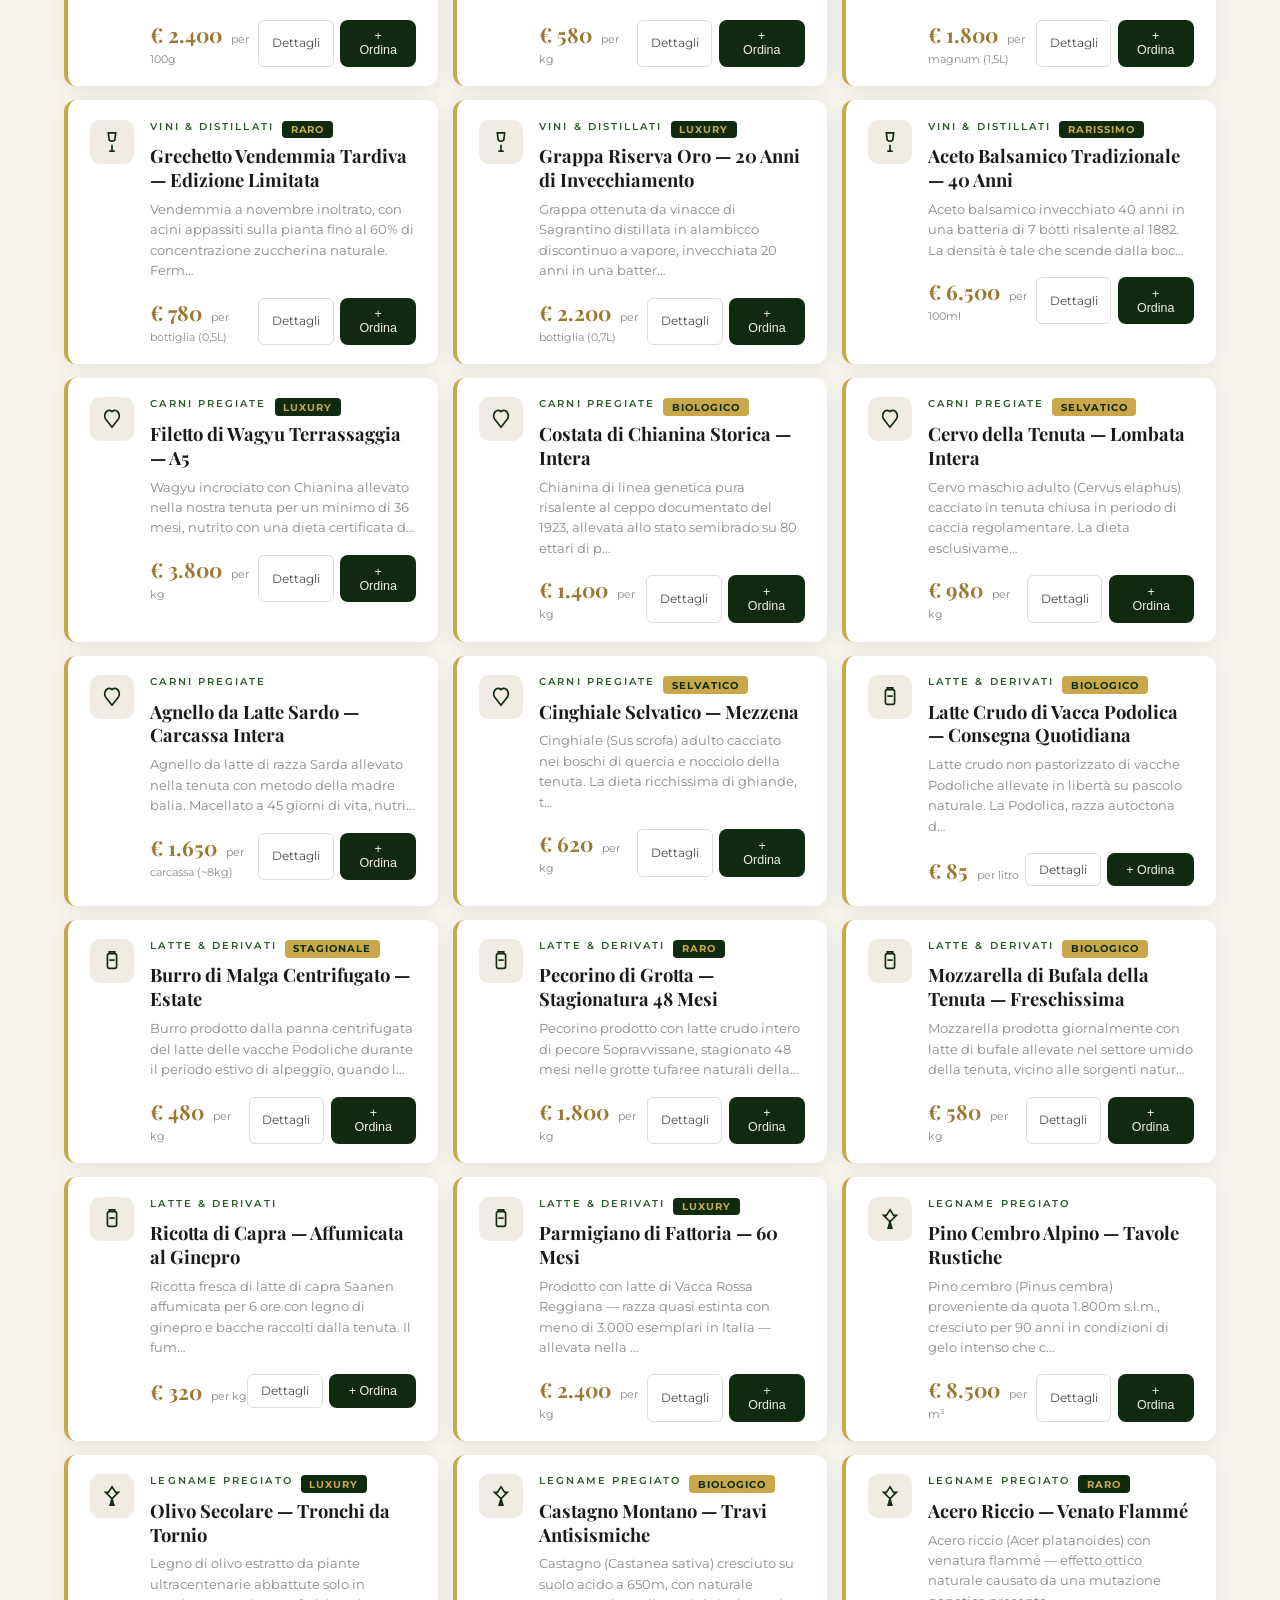
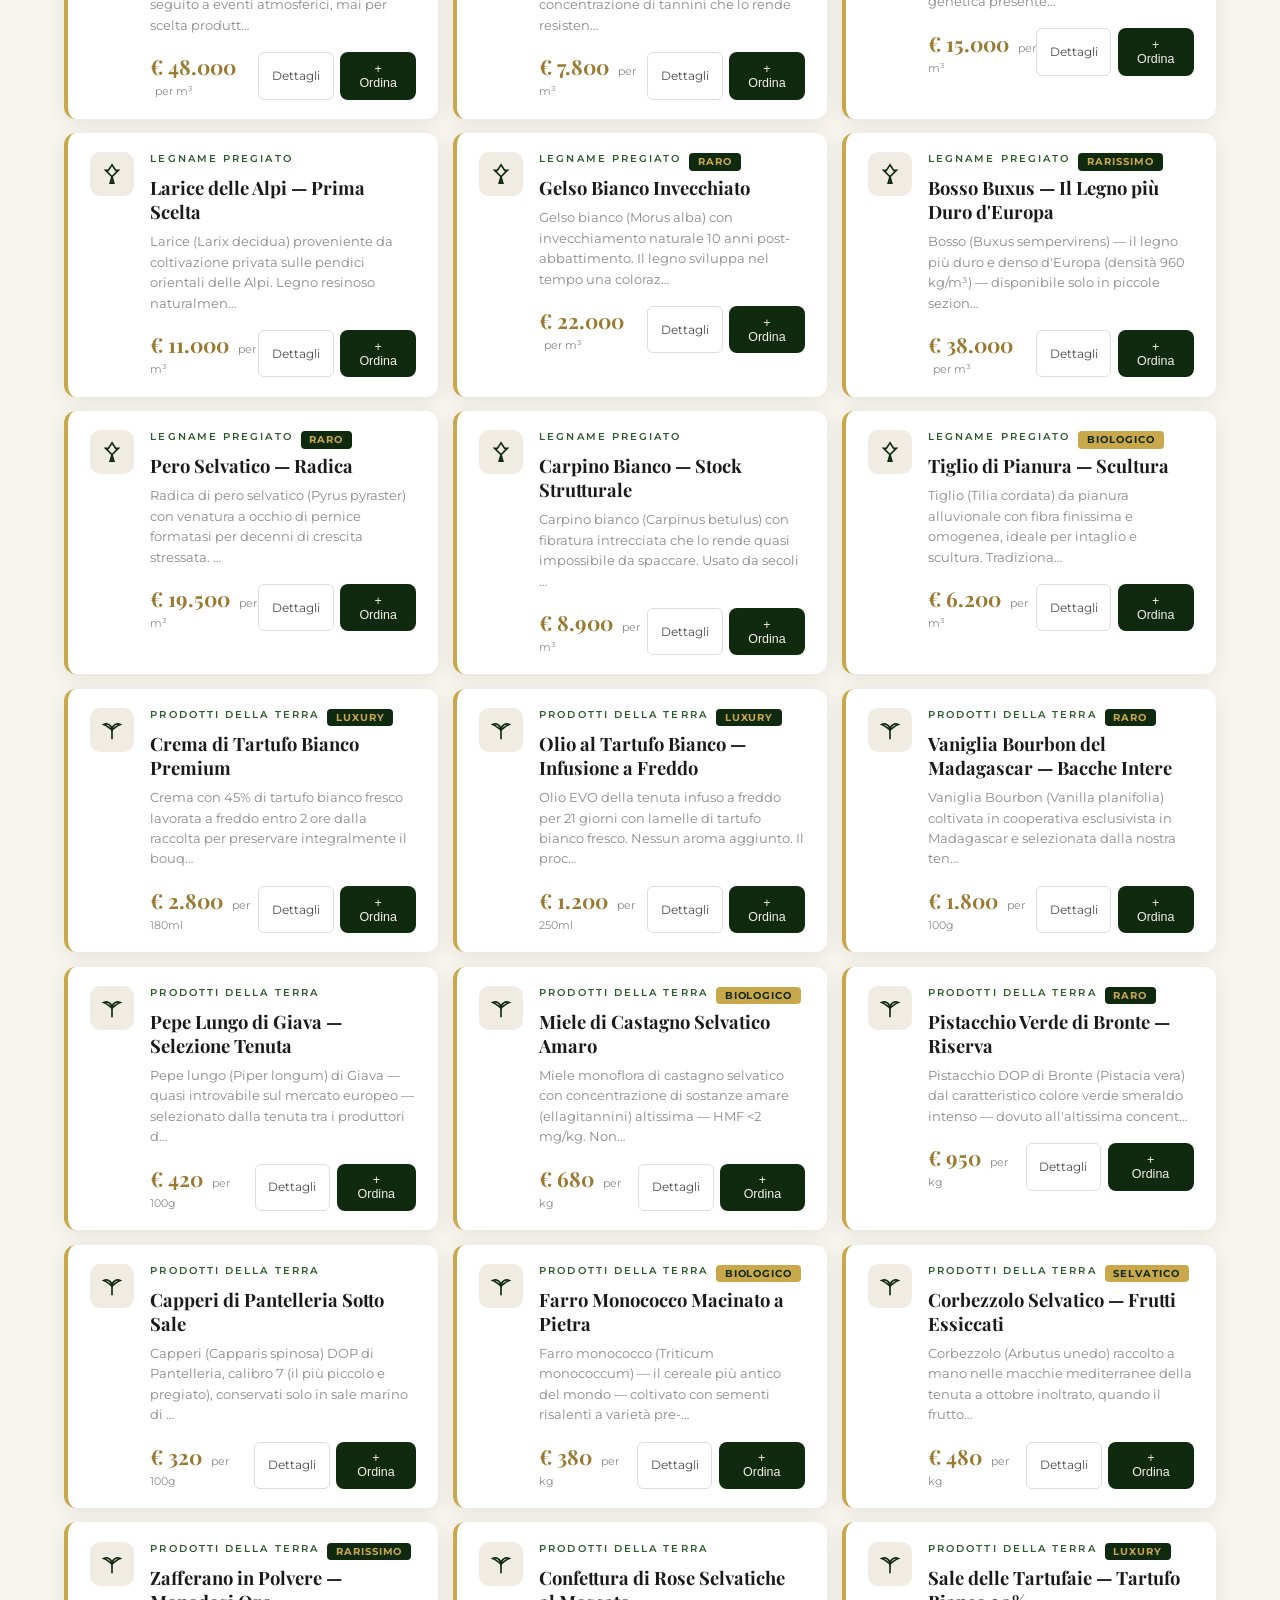
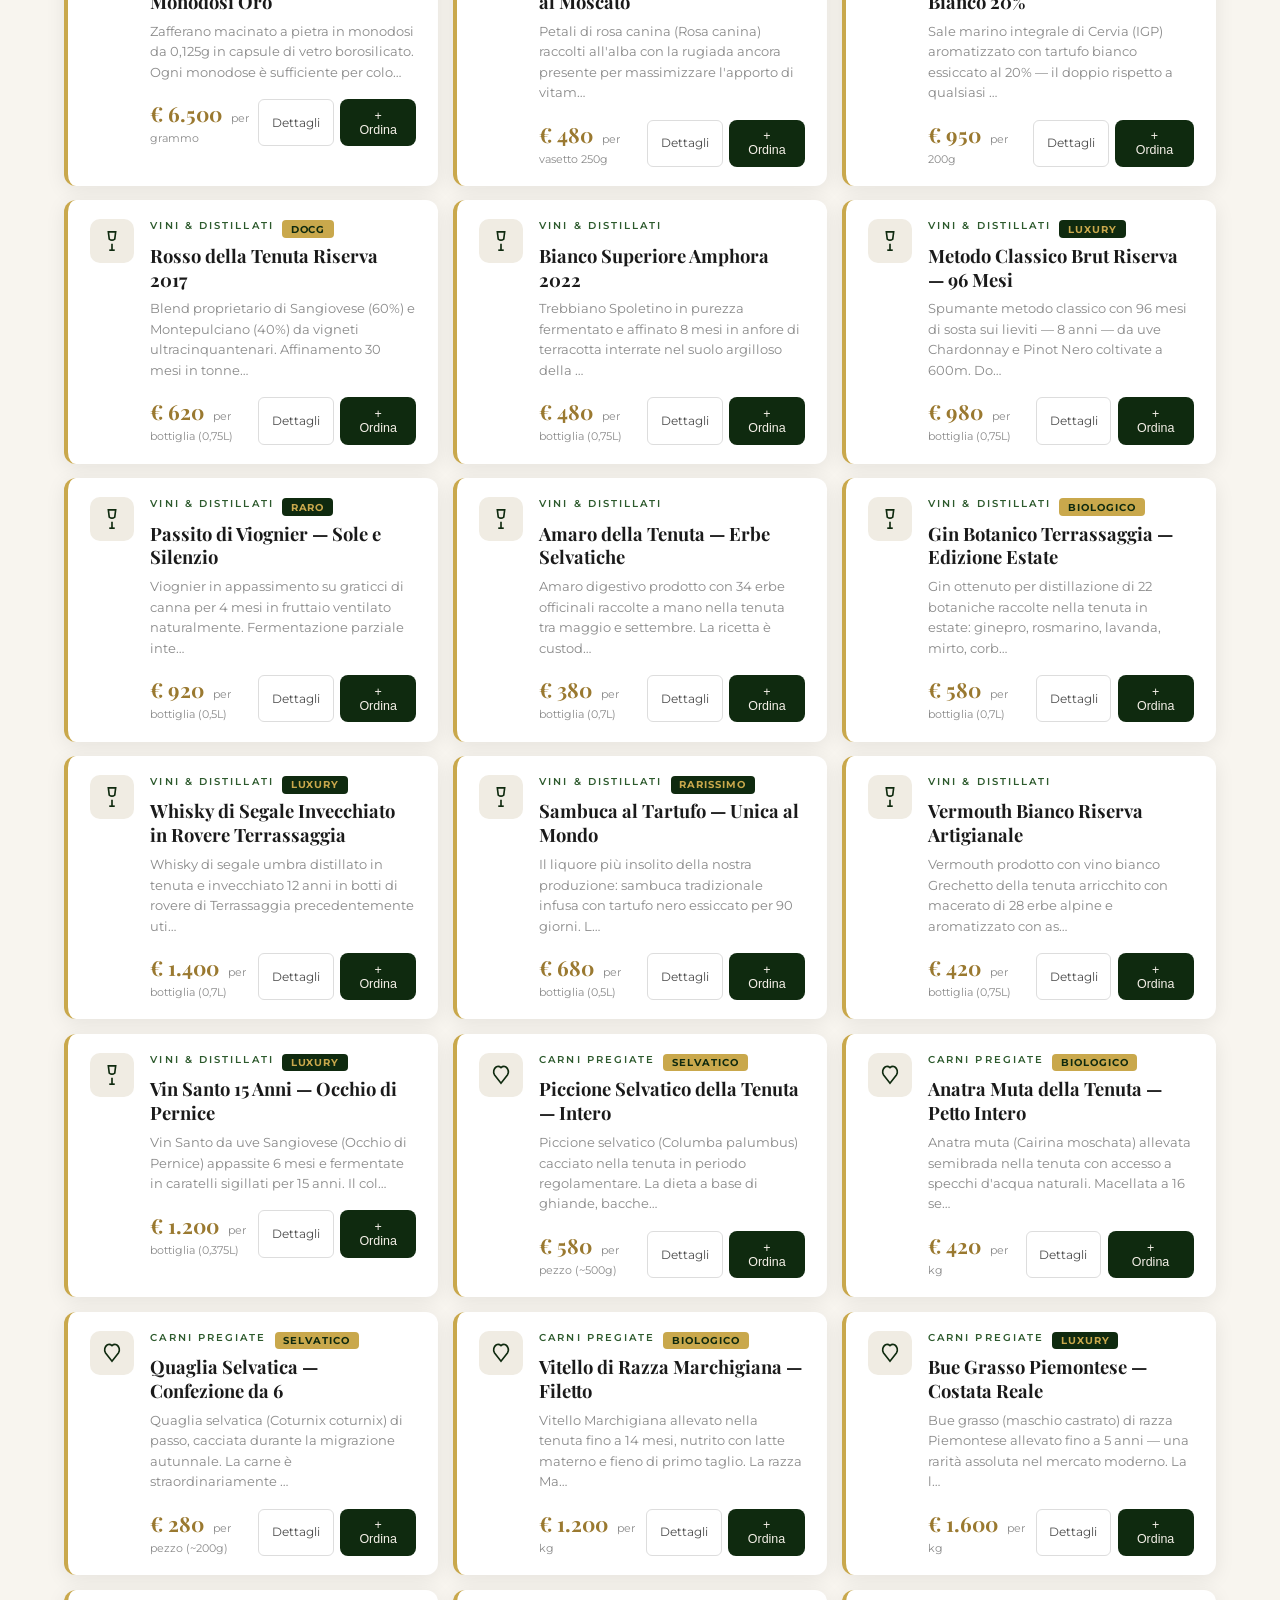
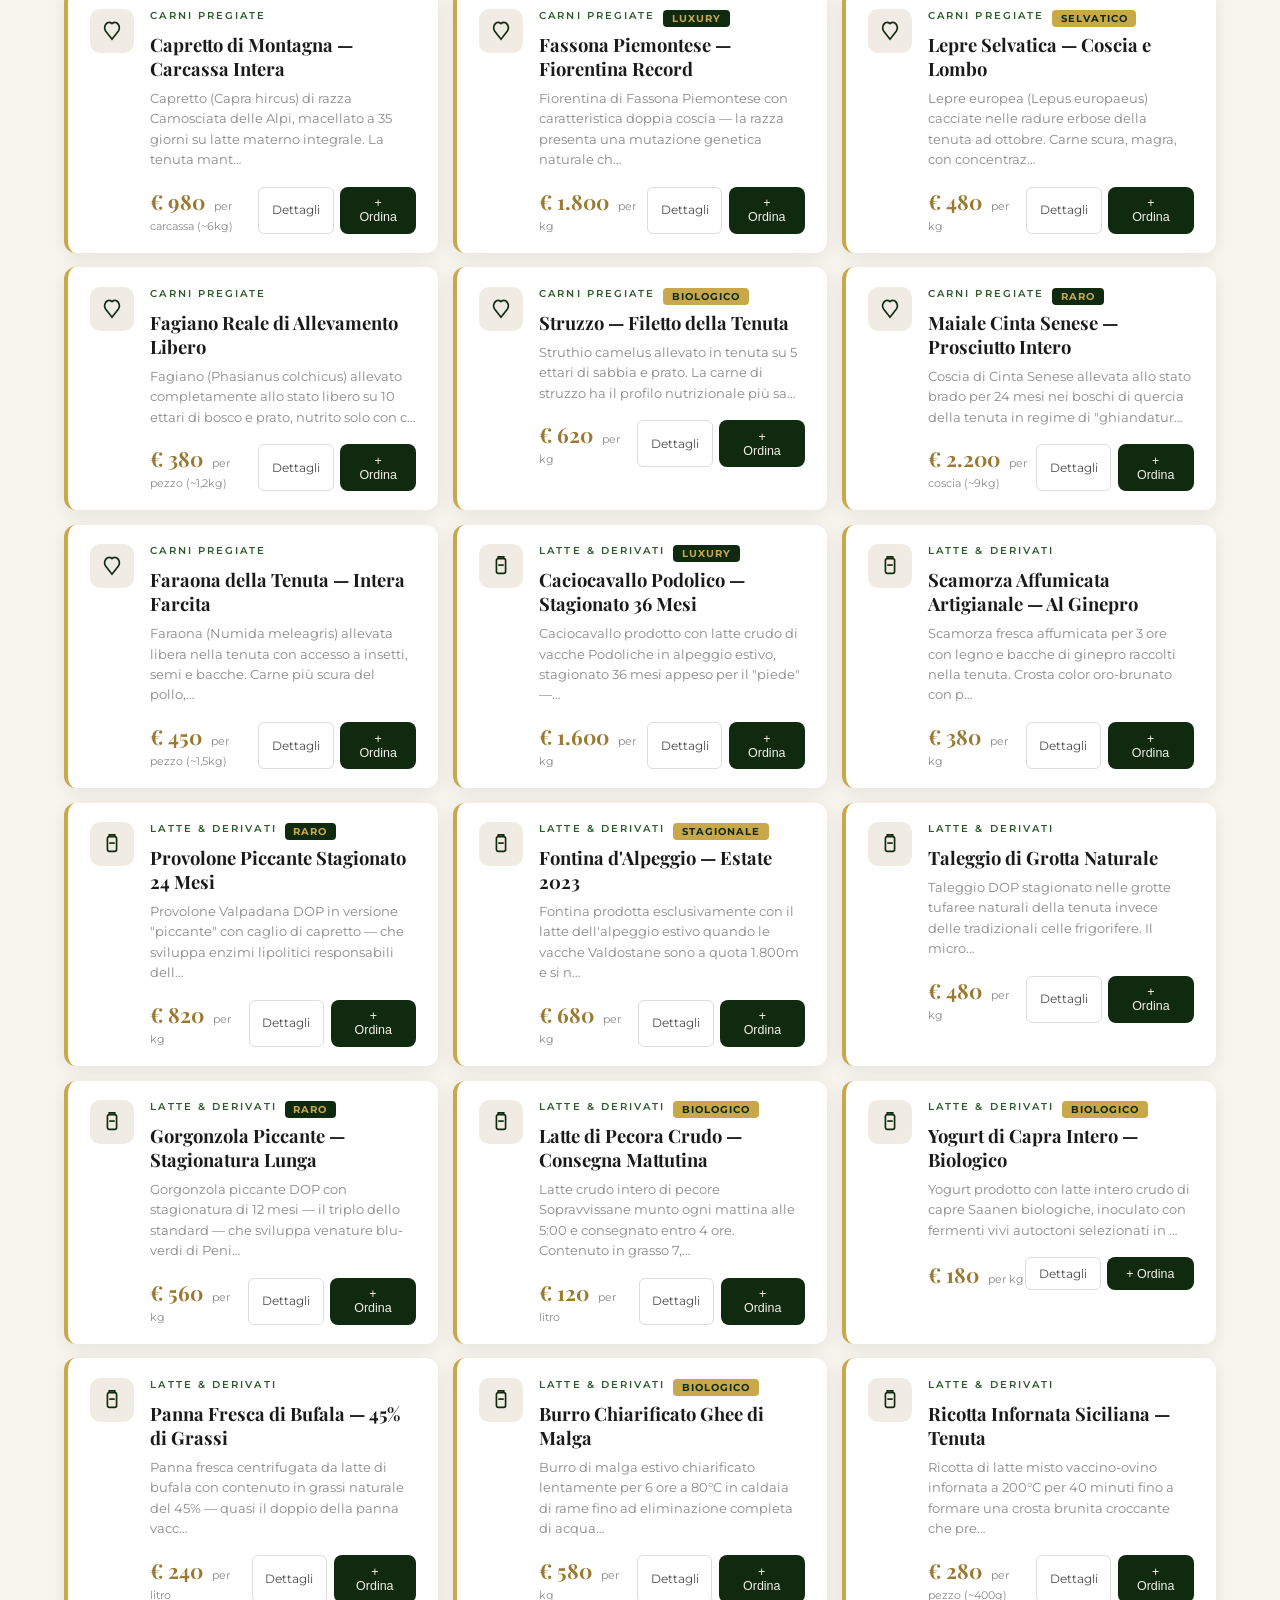
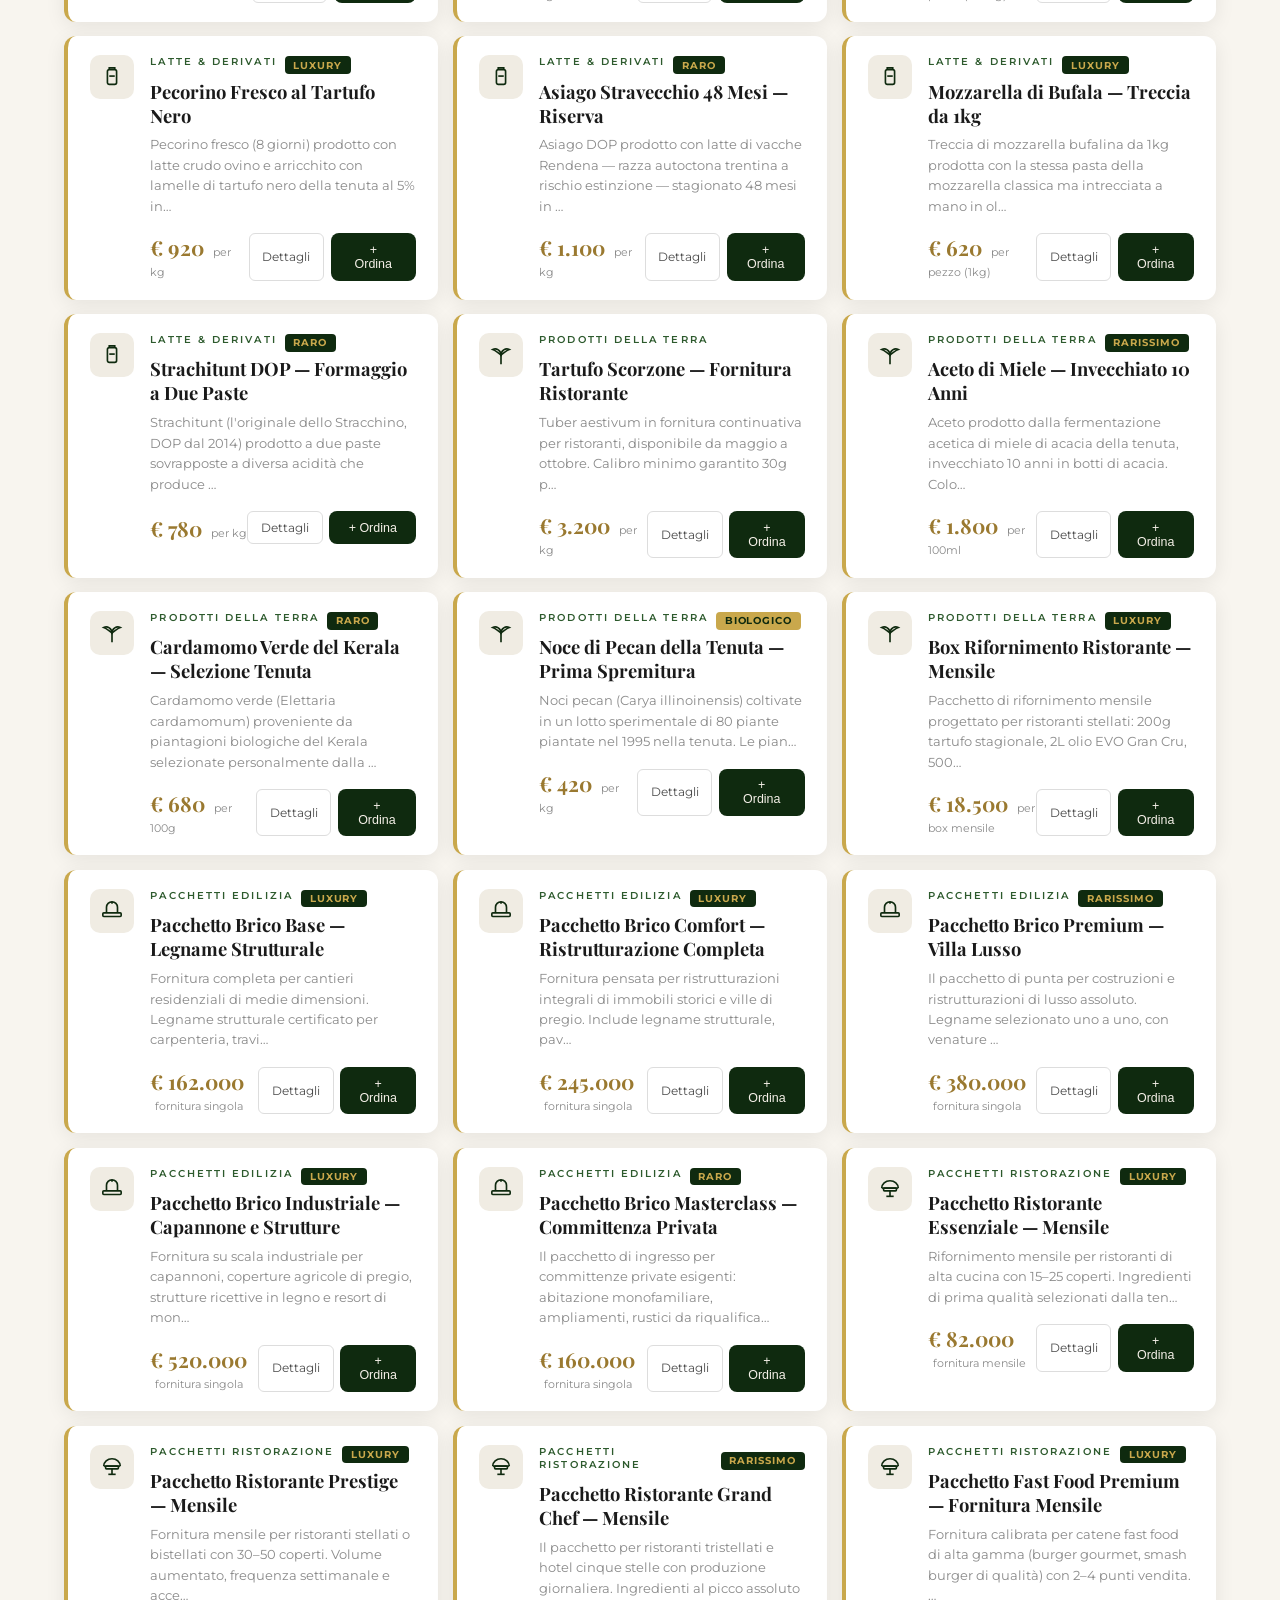
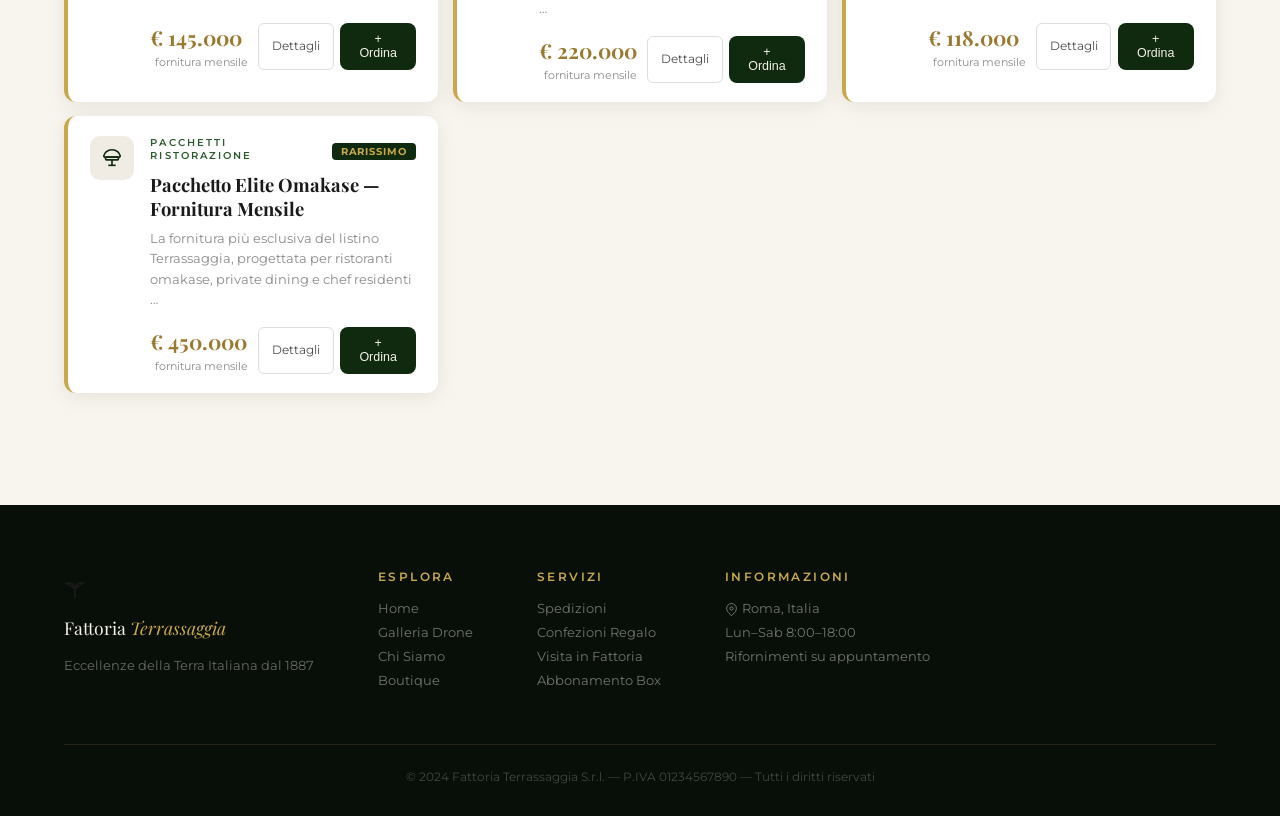
==== commit d35f97c5: "Aggiungi pagina listino prezzi con ricerca, filtri e 9 pacchetti rifornimento" ====
--- a/index.html
+++ b/index.html
@@ -22,6 +22,7 @@
     <li><a href="#gallery" onclick="scrollTo('gallery')">Galleria</a></li>
     <li><a href="#about" onclick="scrollTo('about')">Chi Siamo</a></li>
     <li><a href="#shop" onclick="scrollTo('shop')">Boutique</a></li>
+    <li><a href="listino.html">Listino Prezzi</a></li>
     <li><a href="#" class="btn-employee" onclick="openEmployeeLogin(event)"><svg viewBox="0 0 24 24" fill="none" stroke="currentColor" stroke-width="1.8" width="14" height="14"><rect x="3" y="11" width="18" height="11" rx="2"/><path d="M7 11V7a5 5 0 0110 0v4"/></svg> Area Dipendenti</a></li>
   </ul>
   <div class="cart-btn" onclick="toggleCart()">
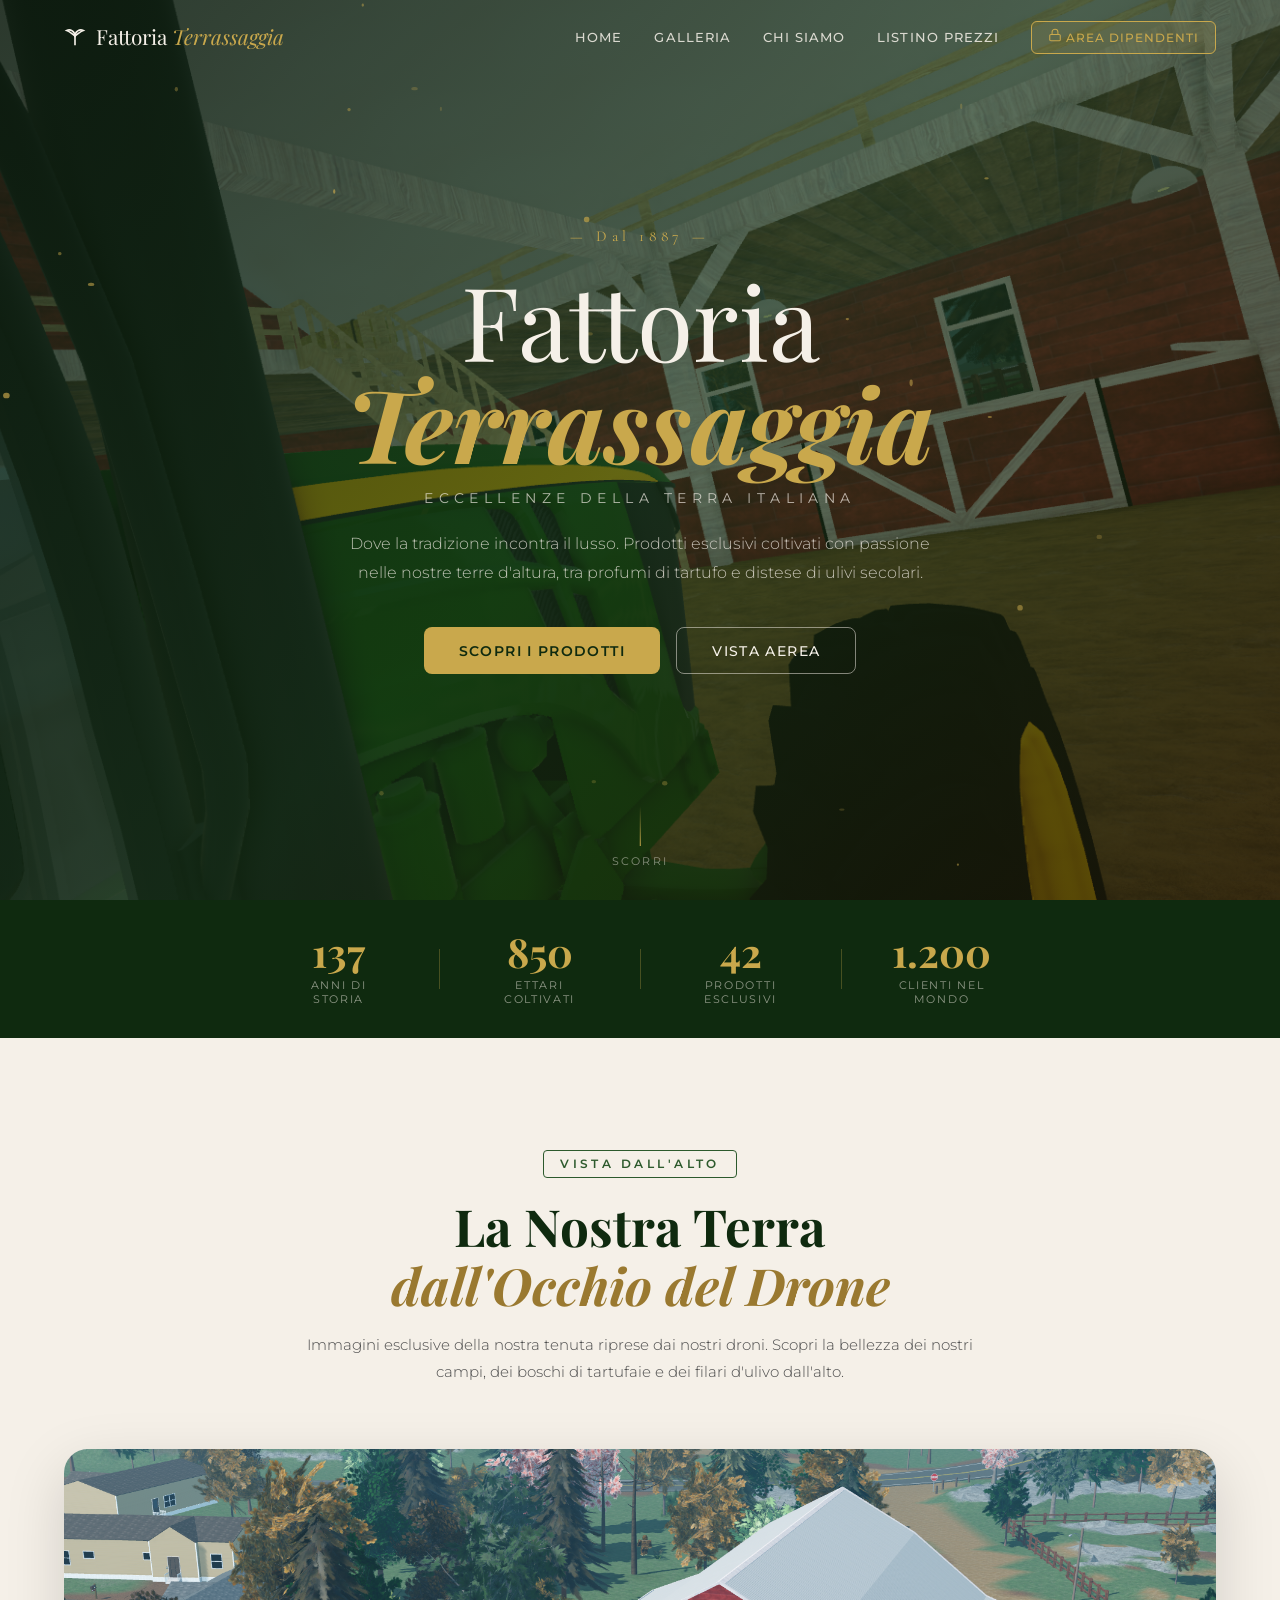
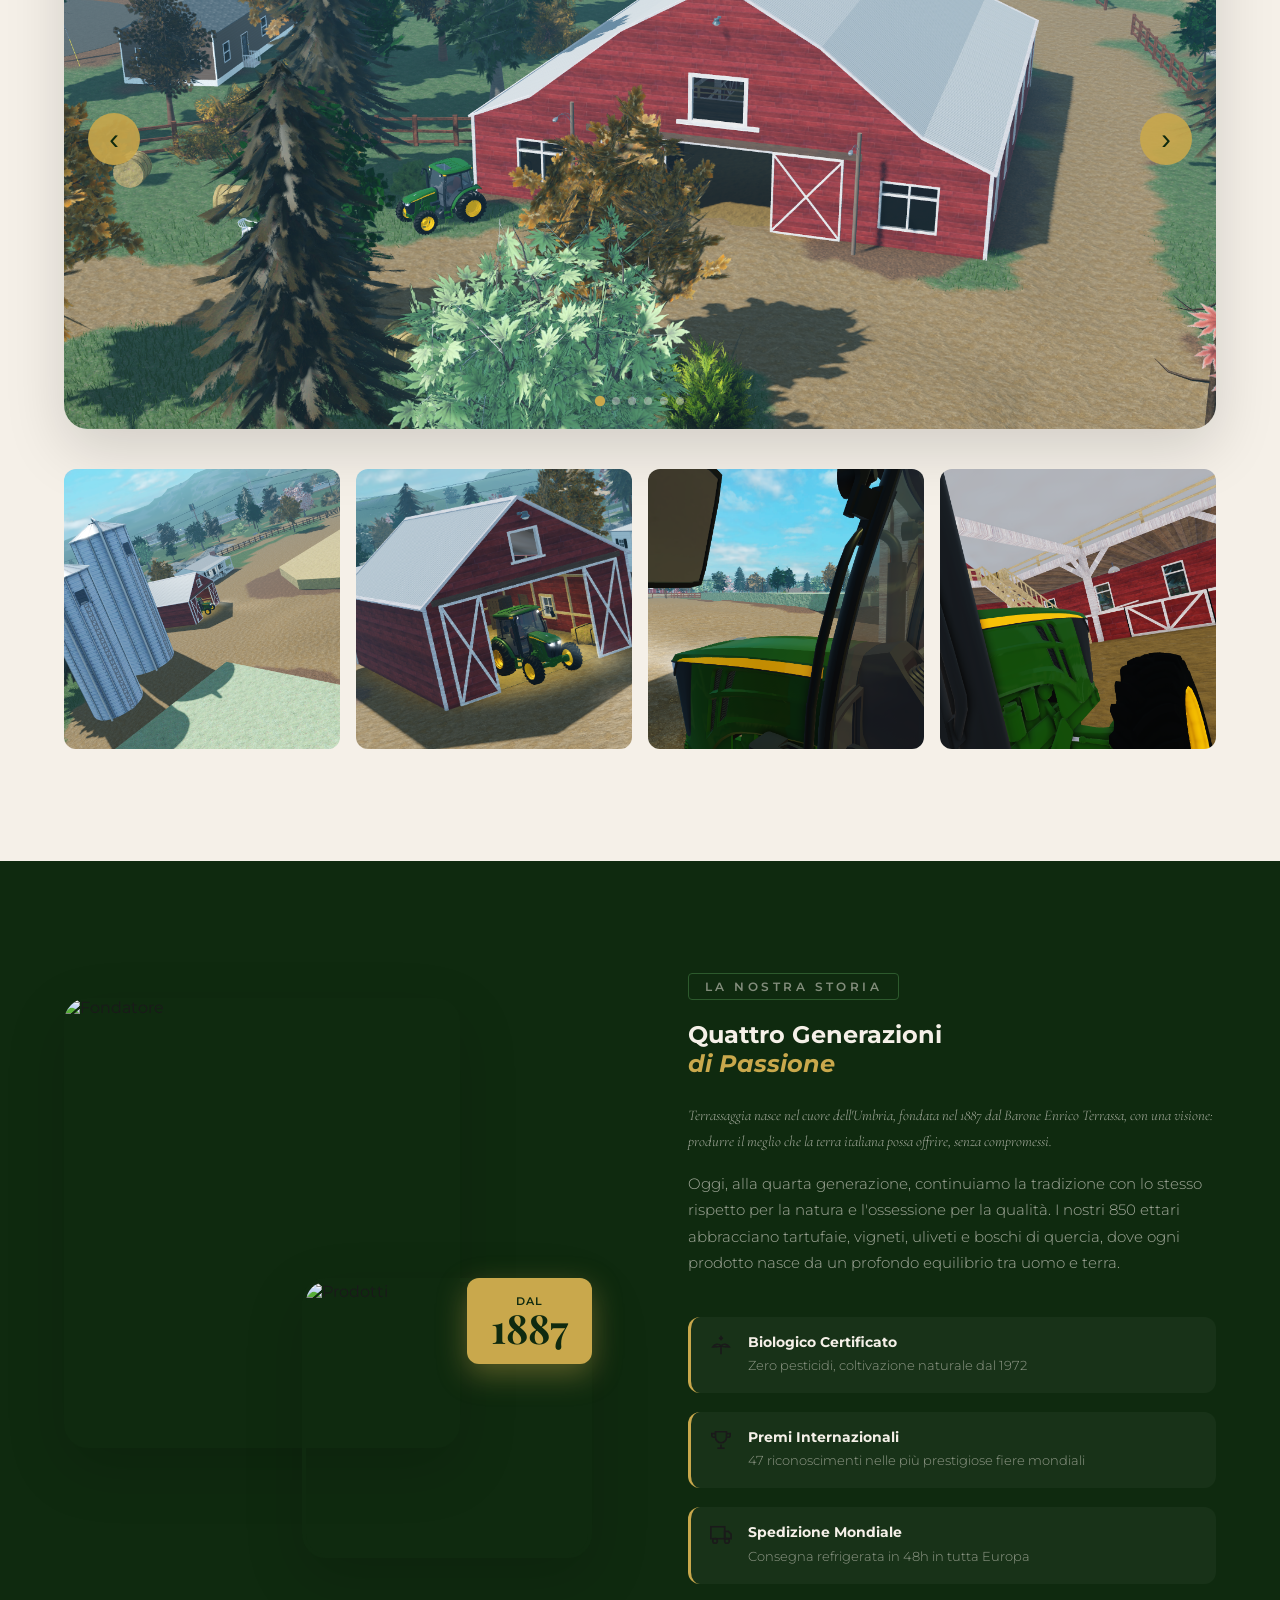
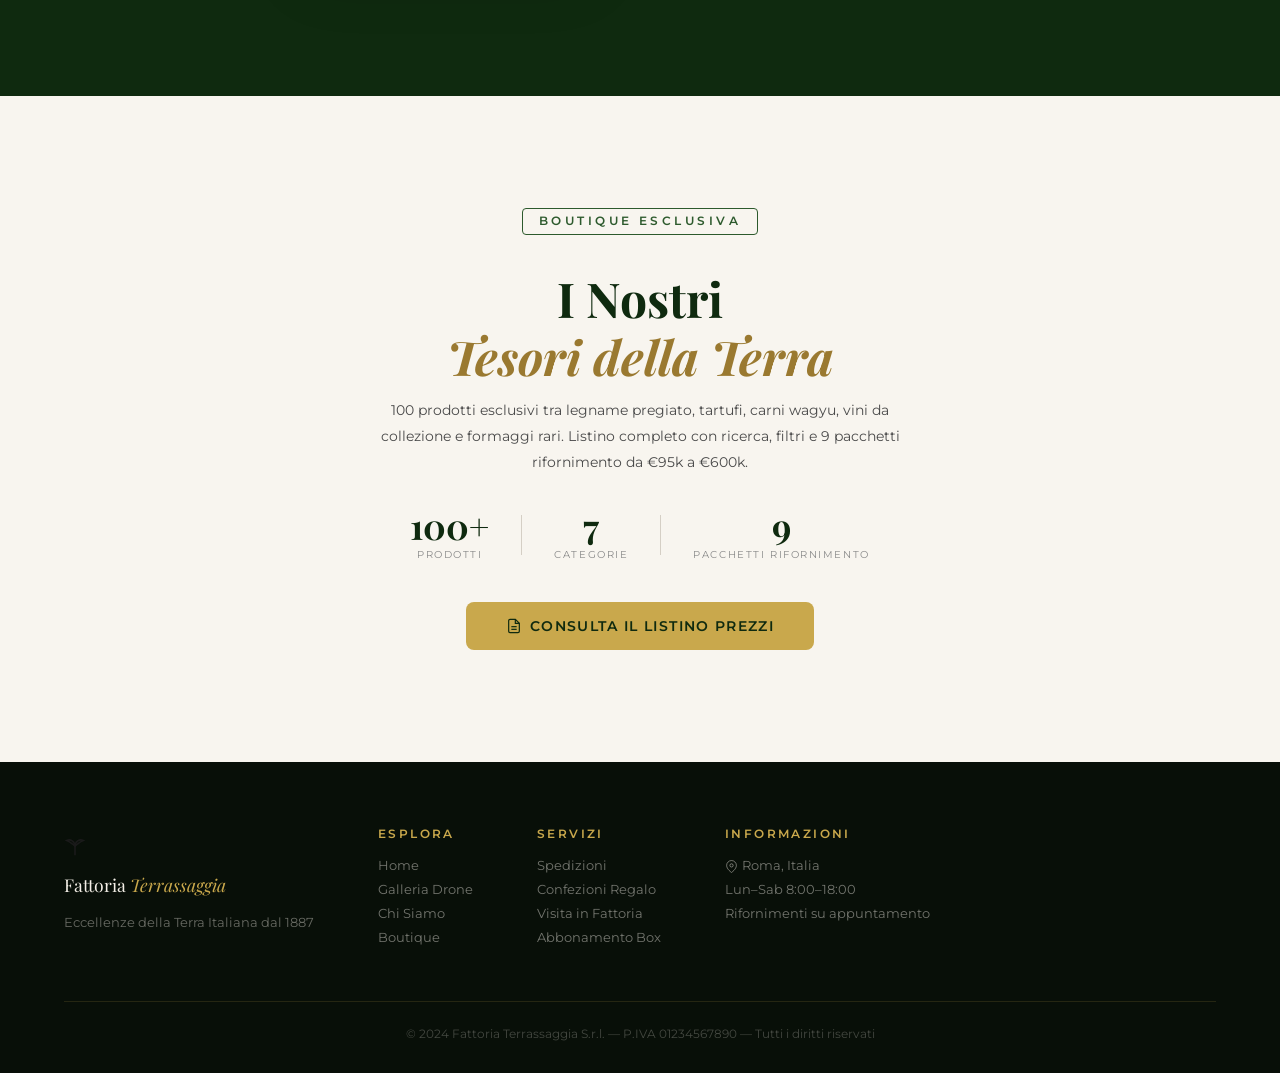
==== commit 379e1ab5: "Sposta listino dalla home a listino.html con carrello e checkout integrati" ====
--- a/index.html
+++ b/index.html
@@ -21,14 +21,9 @@
     <li><a href="#hero" onclick="scrollTo('hero')">Home</a></li>
     <li><a href="#gallery" onclick="scrollTo('gallery')">Galleria</a></li>
     <li><a href="#about" onclick="scrollTo('about')">Chi Siamo</a></li>
-    <li><a href="#shop" onclick="scrollTo('shop')">Boutique</a></li>
     <li><a href="listino.html">Listino Prezzi</a></li>
     <li><a href="#" class="btn-employee" onclick="openEmployeeLogin(event)"><svg viewBox="0 0 24 24" fill="none" stroke="currentColor" stroke-width="1.8" width="14" height="14"><rect x="3" y="11" width="18" height="11" rx="2"/><path d="M7 11V7a5 5 0 0110 0v4"/></svg> Area Dipendenti</a></li>
   </ul>
-  <div class="cart-btn" onclick="toggleCart()">
-    <span class="cart-icon"><svg viewBox="0 0 24 24" fill="none" stroke="currentColor" stroke-width="1.8" width="18" height="18"><circle cx="9" cy="21" r="1"/><circle cx="20" cy="21" r="1"/><path d="M1 1h4l2.68 13.39a2 2 0 001.98 1.61h9.72a2 2 0 001.97-1.67L23 6H6"/></svg></span>
-    <span class="cart-count" id="cartCount">0</span>
-  </div>
 </nav>
 
 <!-- ═══════════════════════════ HERO ═══════════════════════════ -->
@@ -202,126 +197,26 @@
   </div>
 </section>
 
-<!-- ═══════════════════════════ SHOP ═══════════════════════════ -->
-<section id="shop" class="shop-section">
-  <div class="section-header reveal-up">
+<!-- ═══════════════════════════ SHOP CTA ═══════════════════════════ -->
+<section id="shop" class="shop-cta-section">
+  <div class="shop-cta-inner reveal-up">
     <span class="section-tag">Boutique Esclusiva</span>
     <h2>I Nostri<br/><em>Tesori della Terra</em></h2>
-    <p>Ogni prodotto è selezionato, lavorato e confezionato a mano nella nostra tenuta. Qualità senza compromessi, prezzi che riflettono l'eccellenza assoluta.</p>
-  </div>
-
-  <div class="shop-filters reveal-up">
-    <button class="filter-btn active" data-filter="all">Tutti</button>
-    <button class="filter-btn" data-filter="legname">Legname</button>
-    <button class="filter-btn" data-filter="terra">Prodotti della Terra</button>
-    <button class="filter-btn" data-filter="vini">Vini &amp; Distillati</button>
-    <button class="filter-btn" data-filter="carni">Carni Pregiate</button>
-    <button class="filter-btn" data-filter="latte">Latte &amp; Derivati</button>
-    <button class="filter-btn" data-filter="brico">Pacchetti Edilizia</button>
-    <button class="filter-btn" data-filter="ristorazione">Pacchetti Ristorazione</button>
-  </div>
-
-  <div class="products-grid" id="productsGrid"></div>
-
+    <p>100 prodotti esclusivi tra legname pregiato, tartufi, carni wagyu, vini da collezione e formaggi rari. Listino completo con ricerca, filtri e 9 pacchetti rifornimento da €95k a €600k.</p>
+    <div class="shop-cta-stats">
+      <div class="cta-stat"><strong>100+</strong><span>Prodotti</span></div>
+      <div class="cta-stat-divider"></div>
+      <div class="cta-stat"><strong>7</strong><span>Categorie</span></div>
+      <div class="cta-stat-divider"></div>
+      <div class="cta-stat"><strong>9</strong><span>Pacchetti Rifornimento</span></div>
+    </div>
+    <a href="listino.html" class="btn-primary shop-cta-btn">
+      <svg viewBox="0 0 24 24" fill="none" stroke="currentColor" stroke-width="1.8" width="16" height="16"><path d="M14 2H6a2 2 0 00-2 2v16a2 2 0 002 2h12a2 2 0 002-2V8z"/><polyline points="14 2 14 8 20 8"/><line x1="16" y1="13" x2="8" y2="13"/><line x1="16" y1="17" x2="8" y2="17"/></svg>
+      Consulta il Listino Prezzi
+    </a>
+  </div>
 </section>
 
-<!-- ═══════════════════════════ CART SIDEBAR ═══════════════════════════ -->
-<div class="cart-overlay" id="cartOverlay" onclick="toggleCart()"></div>
-<div class="cart-sidebar" id="cartSidebar">
-  <div class="cart-header">
-    <h3><svg viewBox="0 0 24 24" fill="none" stroke="currentColor" stroke-width="1.8" width="16" height="16"><circle cx="9" cy="21" r="1"/><circle cx="20" cy="21" r="1"/><path d="M1 1h4l2.68 13.39a2 2 0 001.98 1.61h9.72a2 2 0 001.97-1.67L23 6H6"/></svg> Il Tuo Ordine</h3>
-    <button onclick="toggleCart()">✕</button>
-  </div>
-  <div class="cart-items" id="cartItems">
-    <div class="cart-empty">
-      <span class="cart-empty-icon"><svg viewBox="0 0 24 24" fill="none" stroke="currentColor" stroke-width="1.5" width="40" height="40"><path d="M12 22V12"/><path d="M12 12C12 7 7 4 3 6c3 1 6 4 9 6z"/><path d="M12 12C12 7 17 4 21 6c-3 1-6 4-9 6z"/></svg></span>
-      <p>Il tuo carrello è vuoto</p>
-      <small>Aggiungi i nostri prodotti esclusivi</small>
-    </div>
-  </div>
-  <div class="cart-footer" id="cartFooter" style="display:none">
-    <div class="cart-total-row">
-      <span>Subtotale:</span>
-      <span id="cartSubtotal">€ 0</span>
-    </div>
-    <div class="cart-total-row">
-      <span>IVA (22%):</span>
-      <span id="cartIva">€ 0</span>
-    </div>
-    <div class="cart-total-row total-final">
-      <span>Totale:</span>
-      <span id="cartTotal">€ 0</span>
-    </div>
-    <button class="btn-primary full-width" onclick="openCheckout()">Procedi all'Ordine</button>
-    <button class="btn-outline full-width" onclick="clearCart()">Svuota Carrello</button>
-  </div>
-</div>
-
-<!-- ═══════════════════════════ CHECKOUT MODAL ═══════════════════════════ -->
-<div class="modal-overlay" id="checkoutOverlay" onclick="closeModal('checkoutOverlay')">
-  <div class="modal checkout-modal" onclick="event.stopPropagation()">
-    <button class="modal-close" onclick="closeModal('checkoutOverlay')">✕</button>
-    <div class="modal-header">
-      <h2><svg viewBox="0 0 24 24" fill="none" stroke="currentColor" stroke-width="1.8" width="20" height="20" style="vertical-align:middle;margin-right:6px"><path d="M12 22V12"/><path d="M12 12C12 7 7 4 3 6c3 1 6 4 9 6z"/><path d="M12 12C12 7 17 4 21 6c-3 1-6 4-9 6z"/></svg>Completa il Tuo Ordine</h2>
-      <p>Inserisci i tuoi dati per finalizzare l'acquisto</p>
-    </div>
-    <form id="checkoutForm" onsubmit="submitOrder(event)">
-      <div class="form-grid">
-        <div class="form-group">
-          <label>Nome *</label>
-          <input type="text" id="orderNome" required placeholder="Il tuo nome" />
-        </div>
-        <div class="form-group">
-          <label>Cognome *</label>
-          <input type="text" id="orderCognome" required placeholder="Il tuo cognome" />
-        </div>
-        <div class="form-group full">
-          <label>Email *</label>
-          <input type="email" id="orderEmail" required placeholder="email@esempio.it" />
-        </div>
-        <div class="form-group">
-          <label>Telefono *</label>
-          <input type="tel" id="orderTel" required placeholder="+39 000 0000000" />
-        </div>
-        <div class="form-group">
-          <label>Azienda</label>
-          <input type="text" id="orderAzienda" placeholder="Nome azienda (opzionale)" />
-        </div>
-        <div class="form-group full">
-          <label>Indirizzo di Spedizione *</label>
-          <input type="text" id="orderIndirizzo" required placeholder="Via, numero civico" />
-        </div>
-        <div class="form-group">
-          <label>Città *</label>
-          <input type="text" id="orderCitta" required placeholder="Città" />
-        </div>
-        <div class="form-group">
-          <label>CAP *</label>
-          <input type="text" id="orderCap" required placeholder="00000" />
-        </div>
-        <div class="form-group full">
-          <label>Note speciali</label>
-          <textarea id="orderNote" rows="3" placeholder="Istruzioni particolari, richieste di confezionamento regalo..."></textarea>
-        </div>
-      </div>
-      <div class="checkout-summary" id="checkoutSummary"></div>
-      <button type="submit" class="btn-primary full-width"><svg viewBox="0 0 24 24" fill="none" stroke="currentColor" stroke-width="2.4" width="15" height="15" style="vertical-align:middle;margin-right:5px"><polyline points="20 6 9 17 4 12"/></svg>Conferma Ordine</button>
-    </form>
-  </div>
-</div>
-
-<!-- ═══════════════════════════ ORDER SUCCESS ═══════════════════════════ -->
-<div class="modal-overlay" id="successOverlay" onclick="closeModal('successOverlay')">
-  <div class="modal success-modal" onclick="event.stopPropagation()">
-    <div class="success-animation">
-      <div class="success-circle">✓</div>
-    </div>
-    <h2>Ordine Ricevuto!</h2>
-    <p>Grazie per aver scelto Fattoria Terrassaggia. Riceverai una conferma via email entro pochi minuti.</p>
-    <p class="order-id" id="successOrderId"></p>
-    <button class="btn-primary" onclick="closeModal('successOverlay')">Continua lo Shopping</button>
-  </div>
-</div>
 
 
 <!-- ═══════════════════════════ FOOTER ═══════════════════════════ -->
--- a/style.css
+++ b/style.css
@@ -726,6 +726,64 @@
   background: #f8f5ef;
 }
 
+/* Shop CTA (sostituisce il listino nella home) */
+.shop-cta-section {
+  padding: 7rem 4rem;
+  background: #f8f5ef;
+  text-align: center;
+}
+.shop-cta-inner {
+  max-width: 680px;
+  margin: 0 auto;
+}
+.shop-cta-inner h2 {
+  font-family: 'Playfair Display', serif;
+  font-size: clamp(2rem, 4vw, 3rem);
+  color: var(--green-dark);
+  line-height: 1.2;
+  margin: 1rem 0 0.8rem;
+}
+.shop-cta-inner h2 em { color: var(--gold-dark); font-style: italic; }
+.shop-cta-inner p {
+  color: var(--text-mid);
+  font-size: 0.9rem;
+  line-height: 1.8;
+  max-width: 520px;
+  margin: 0 auto 2rem;
+}
+.shop-cta-stats {
+  display: flex;
+  justify-content: center;
+  align-items: center;
+  gap: 2rem;
+  margin-bottom: 2.5rem;
+}
+.cta-stat strong {
+  display: block;
+  font-family: 'Playfair Display', serif;
+  font-size: 2.2rem;
+  color: var(--green-dark);
+  line-height: 1;
+}
+.cta-stat span {
+  font-size: 0.65rem;
+  letter-spacing: 0.15em;
+  text-transform: uppercase;
+  color: var(--text-light);
+}
+.cta-stat-divider {
+  width: 1px;
+  height: 40px;
+  background: #d5cfc5;
+}
+.shop-cta-btn {
+  display: inline-flex;
+  align-items: center;
+  gap: 0.5rem;
+  font-size: 0.85rem;
+  padding: 1rem 2.5rem;
+}
+
 .shop-filters {
   display: flex;
   gap: 0.6rem;
